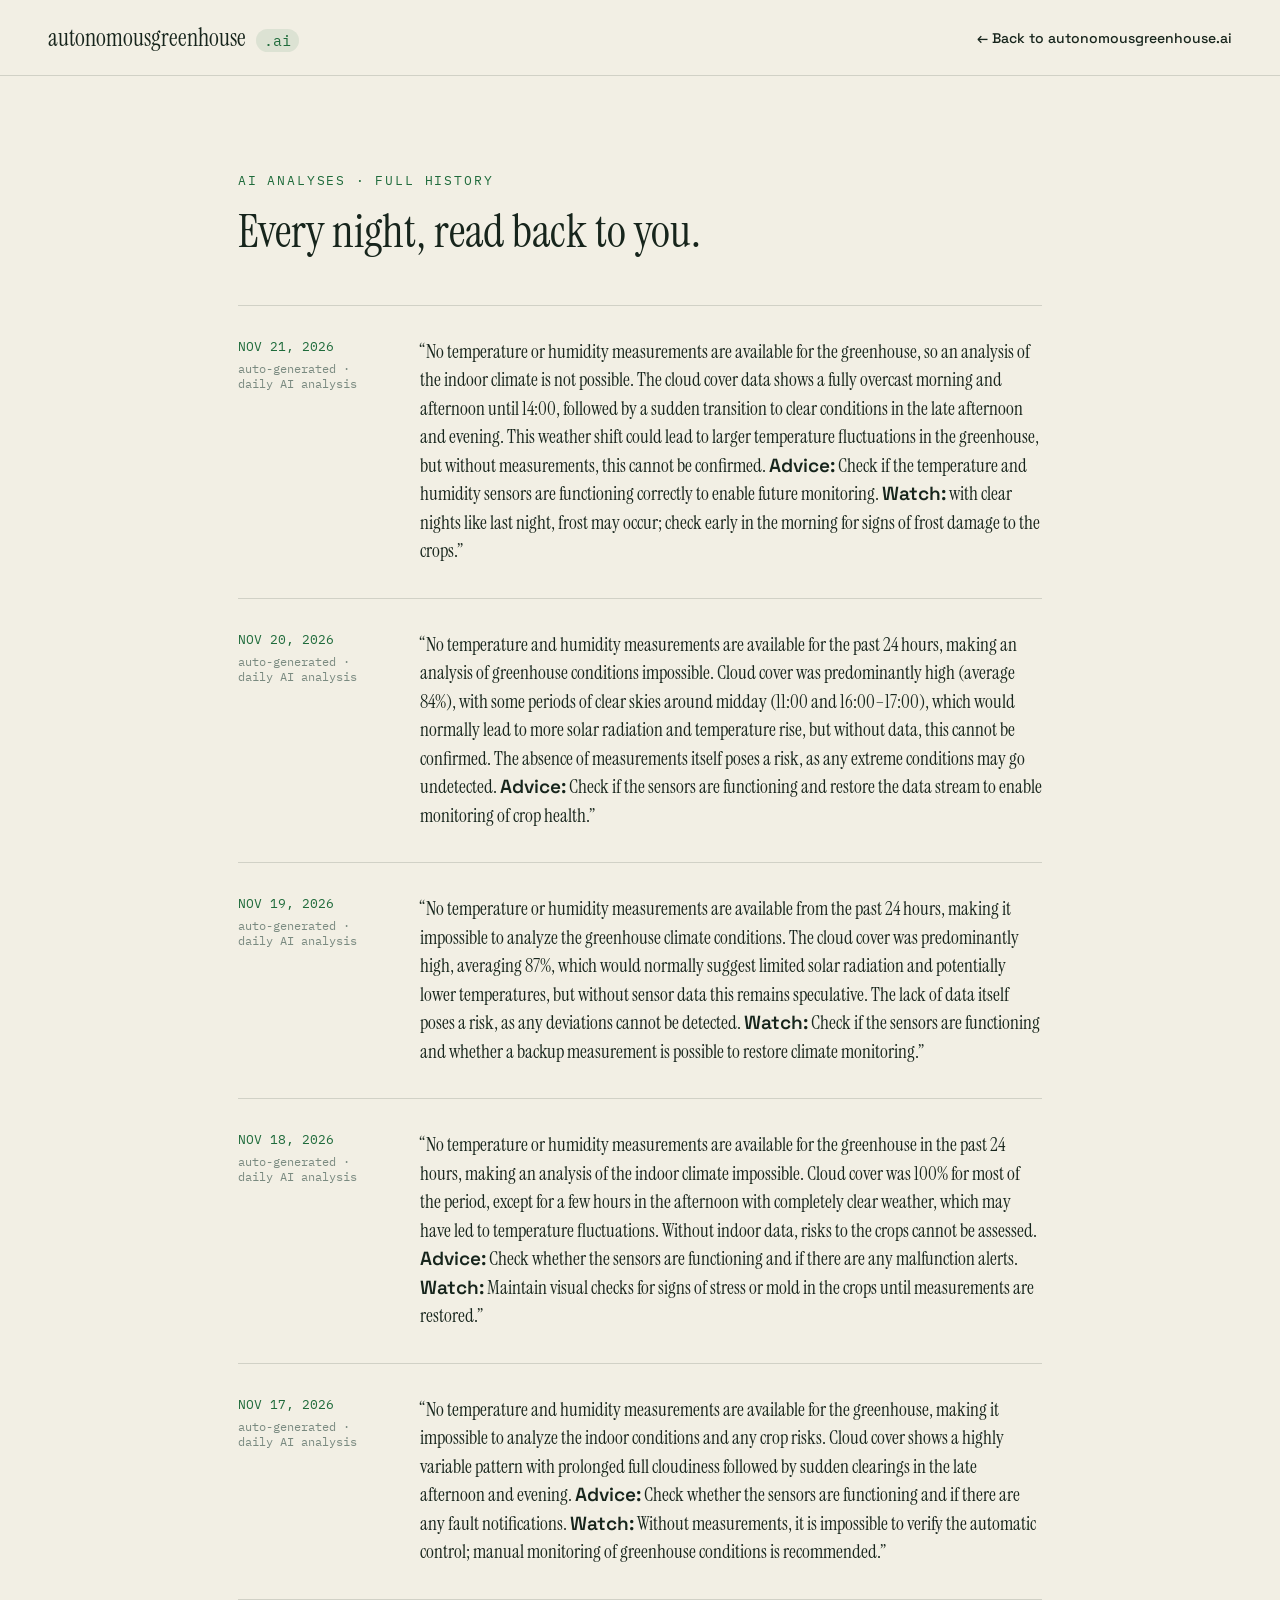
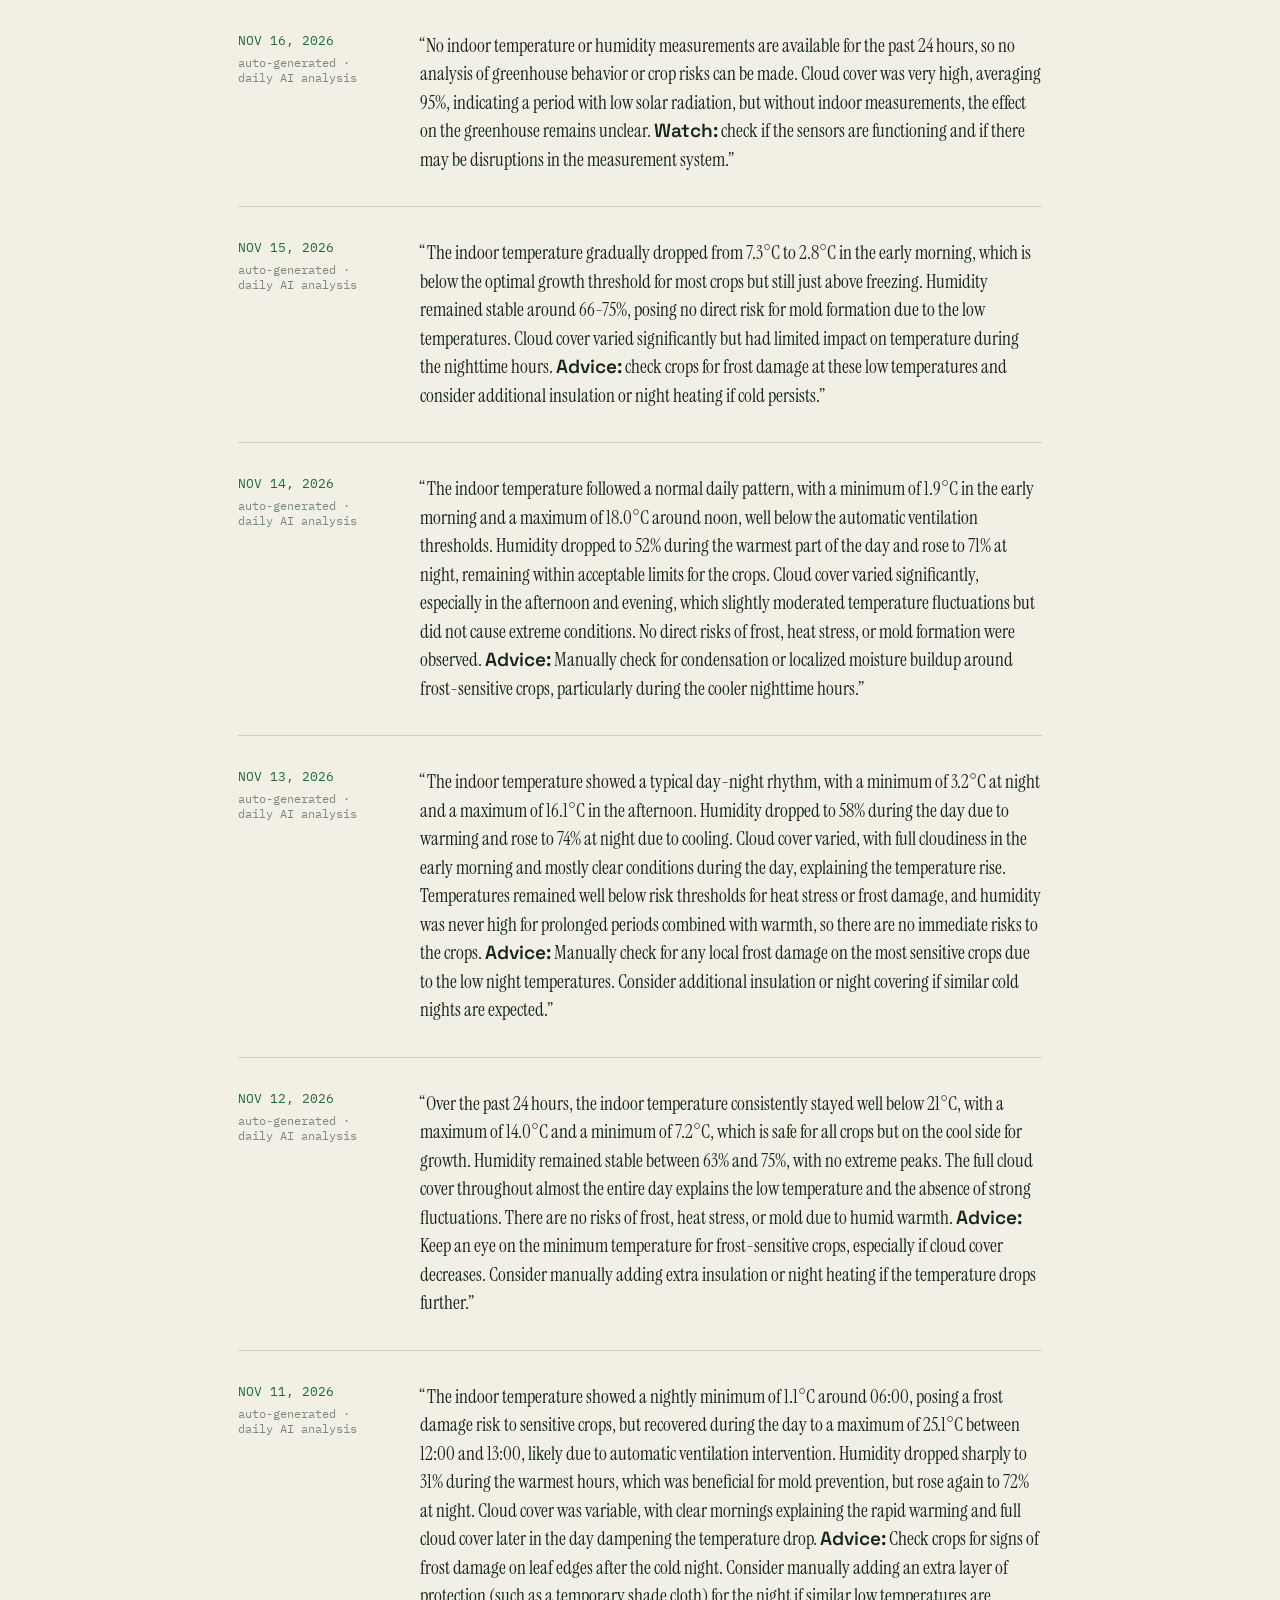
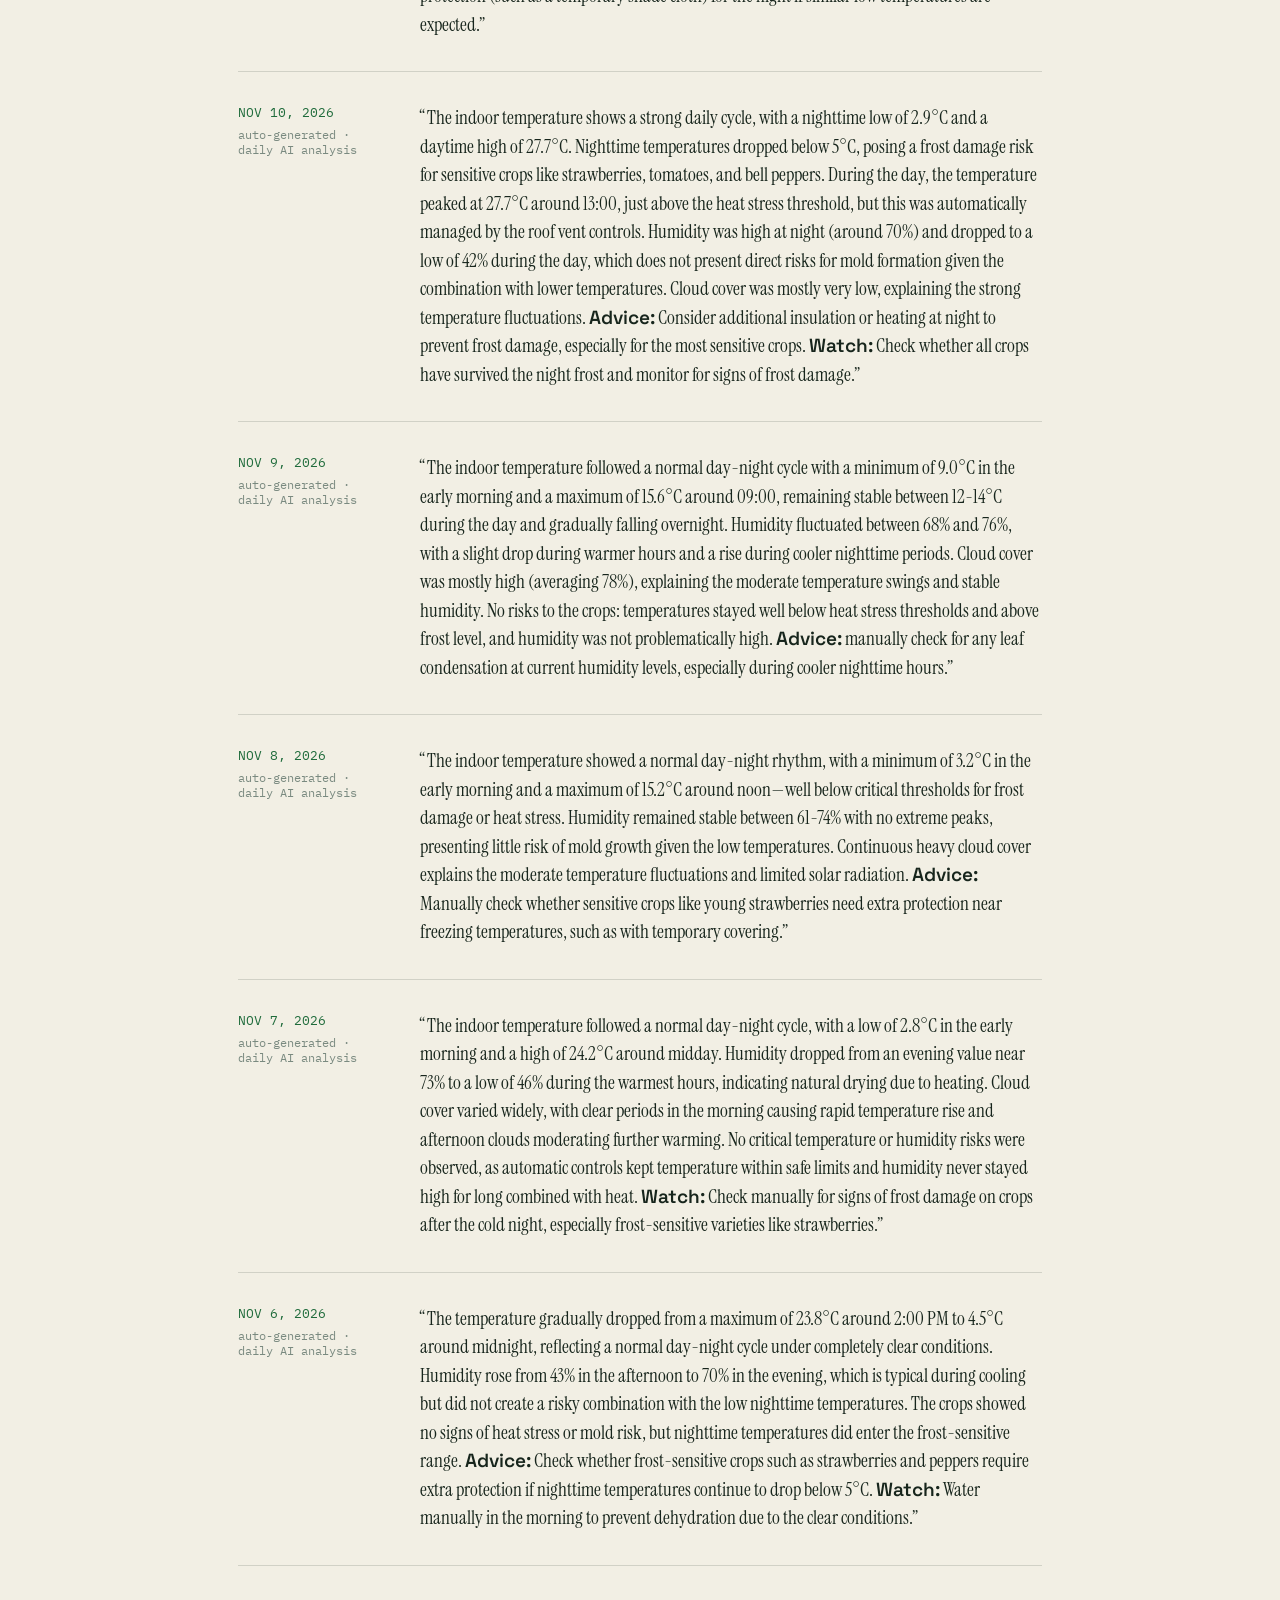
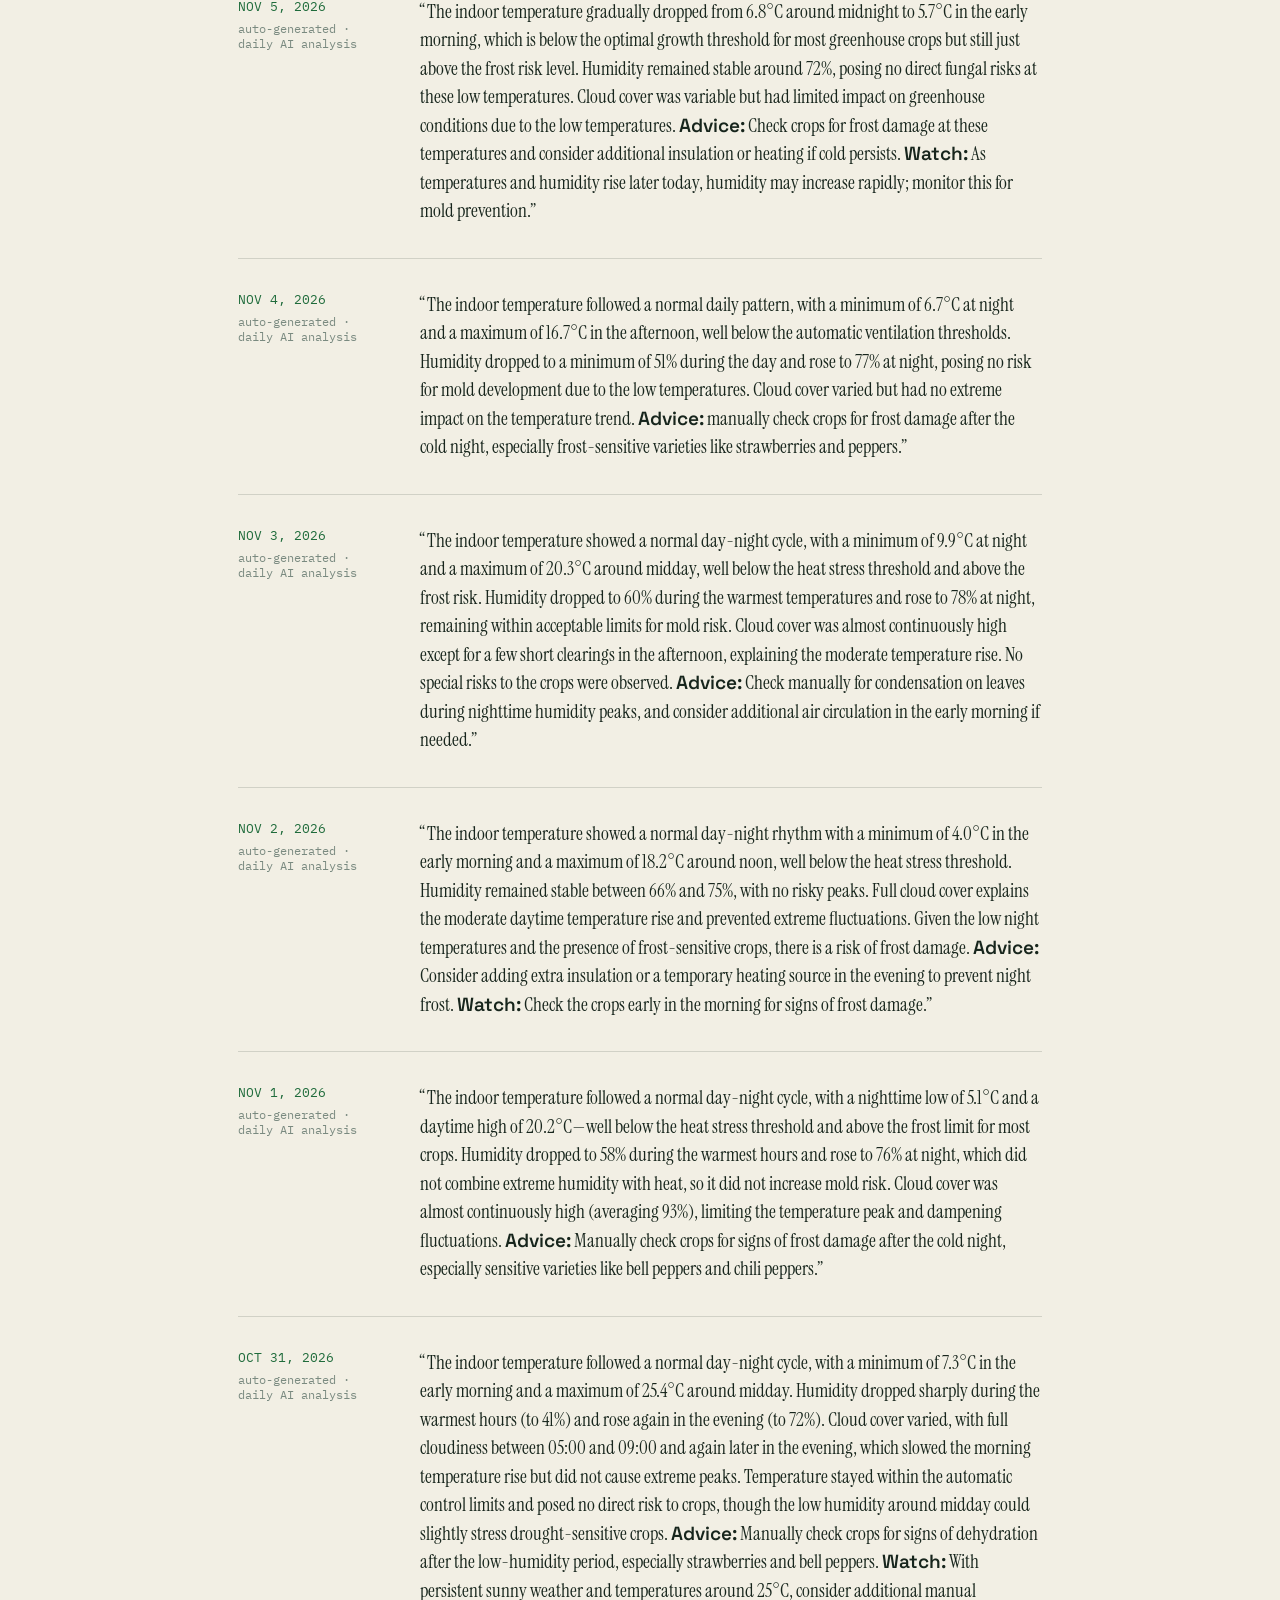
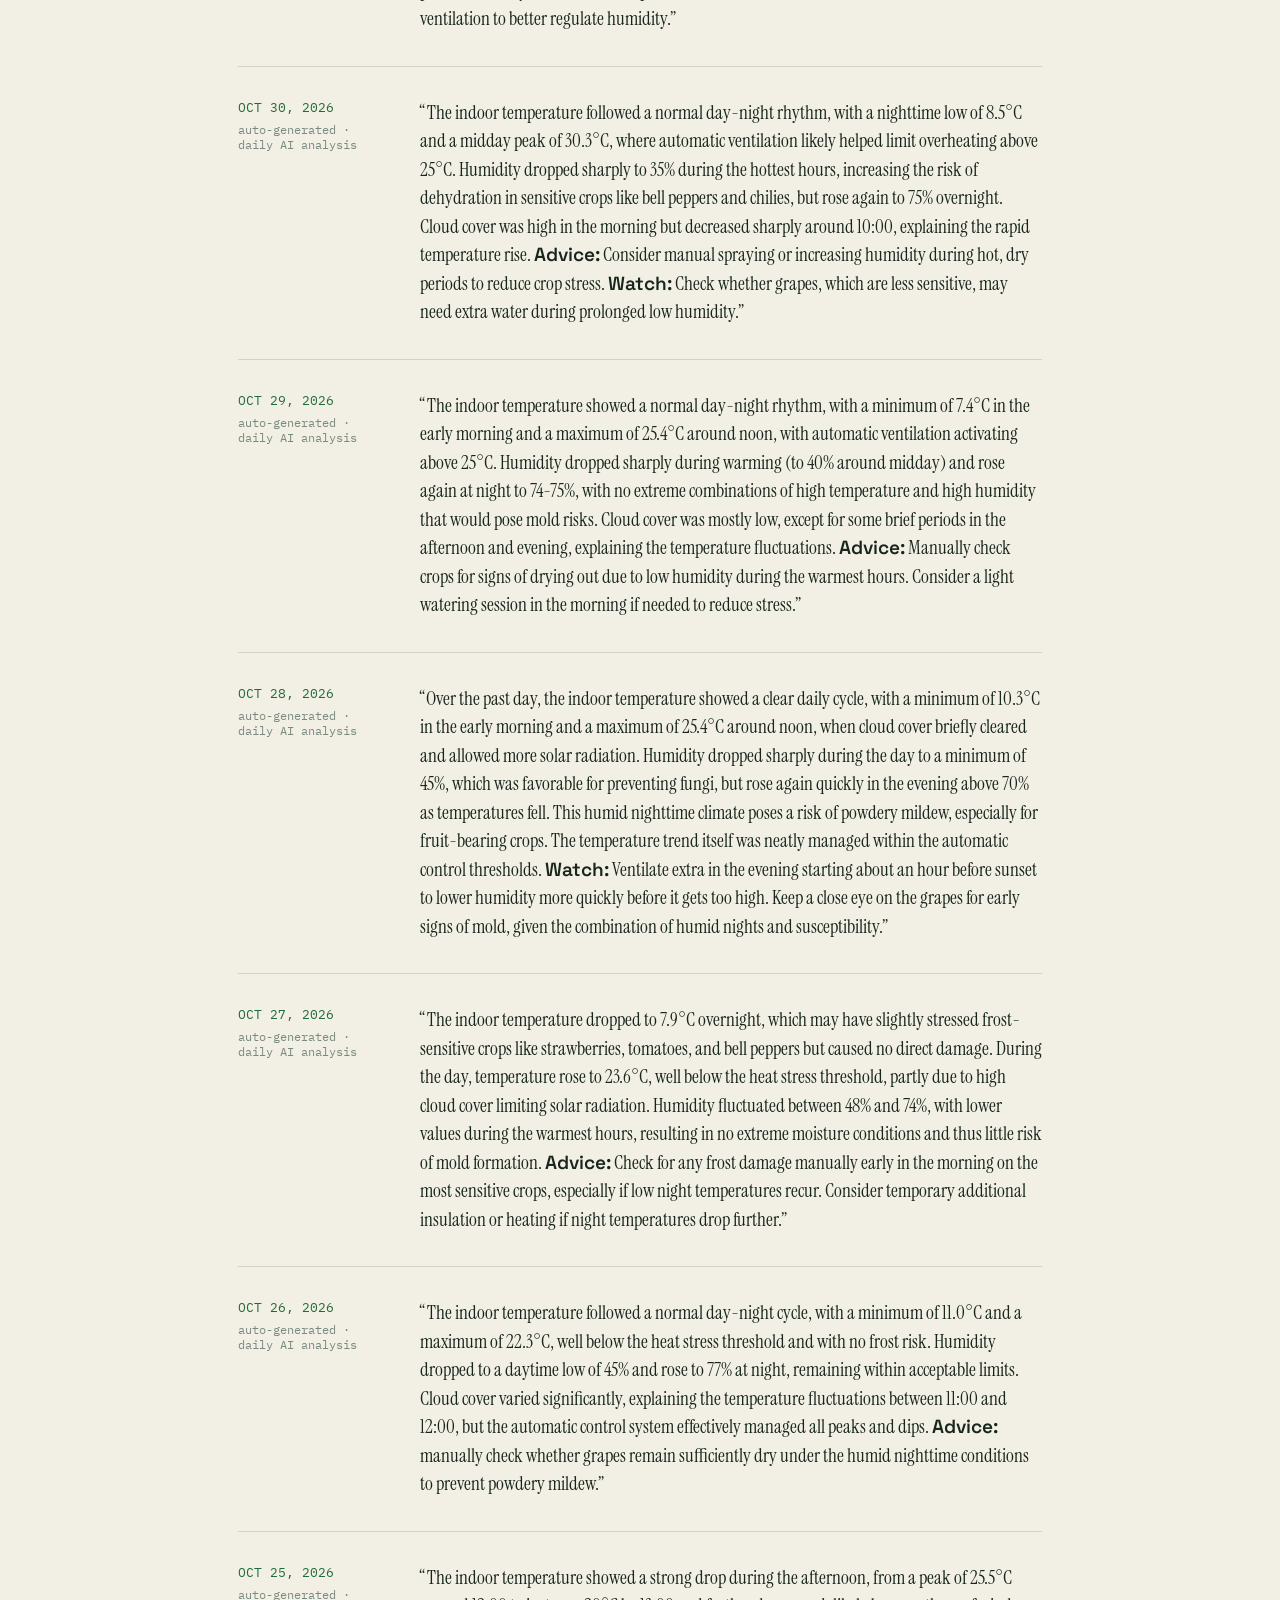
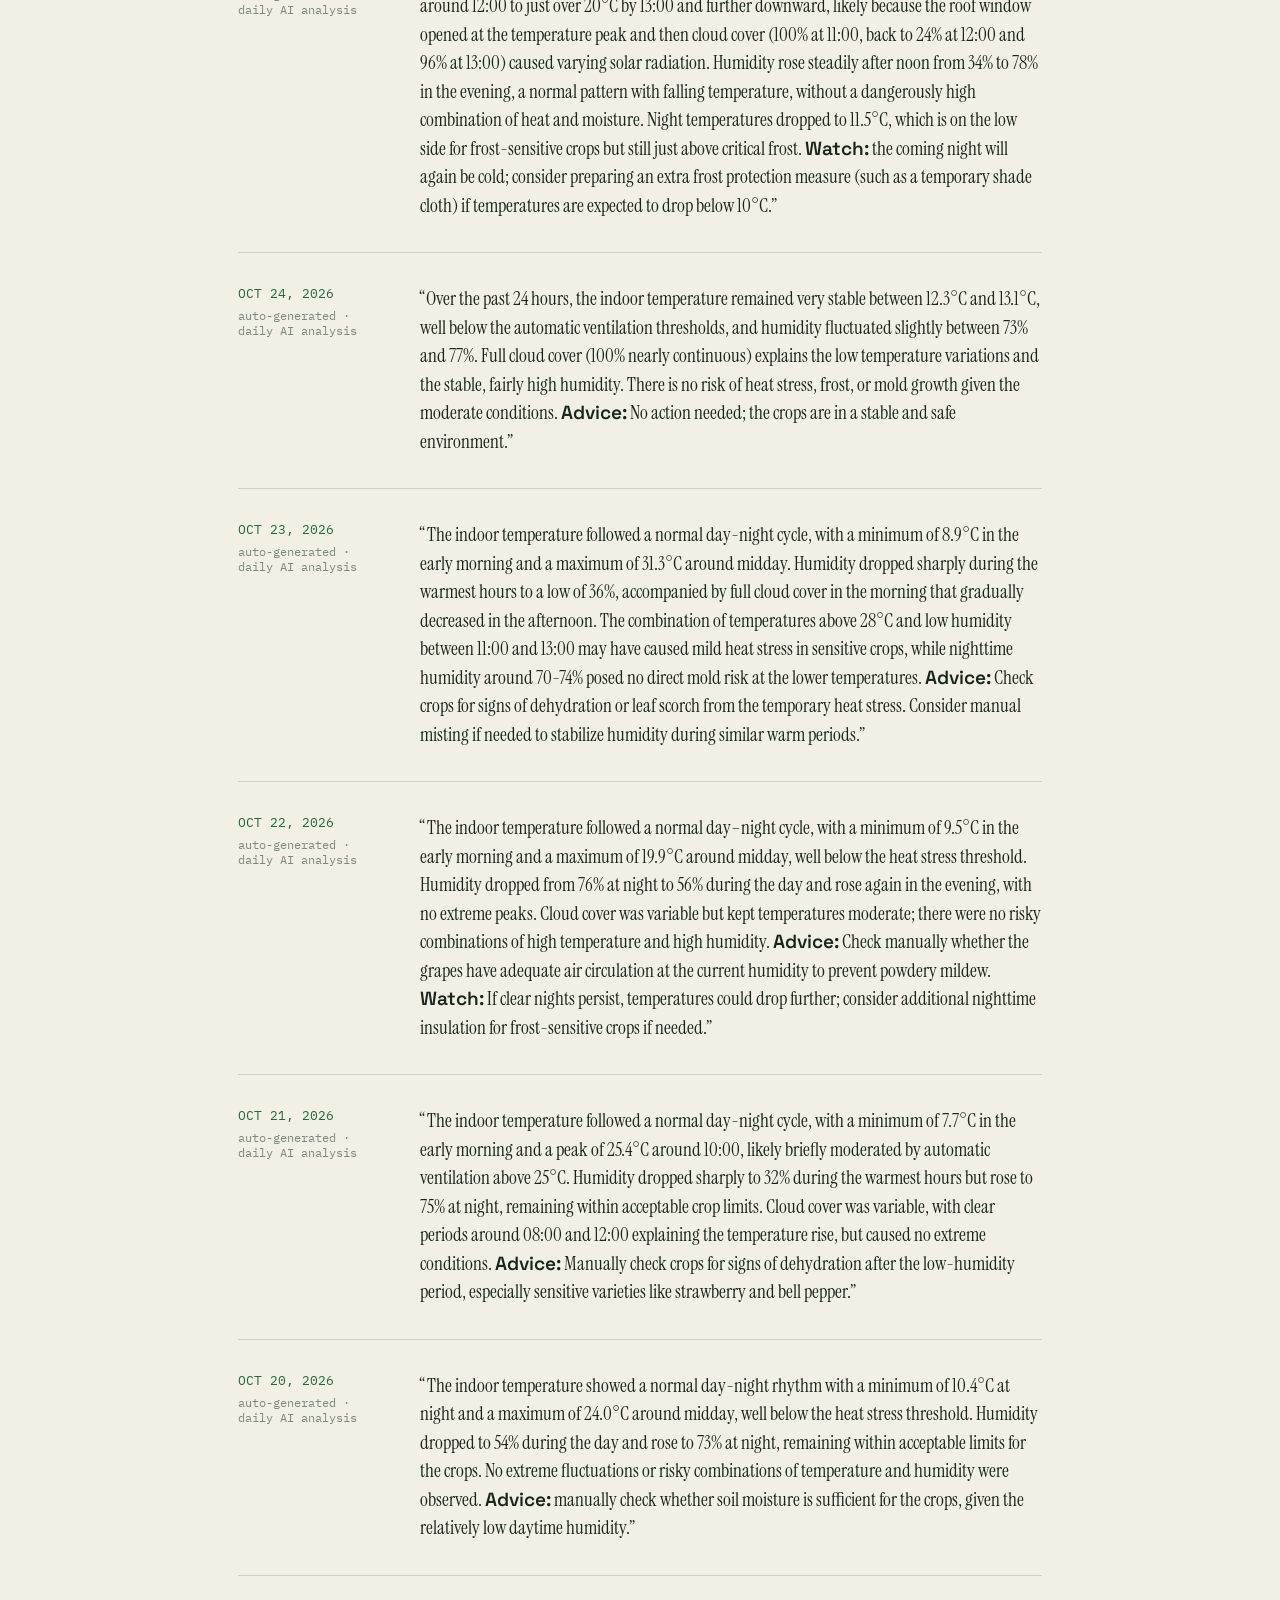
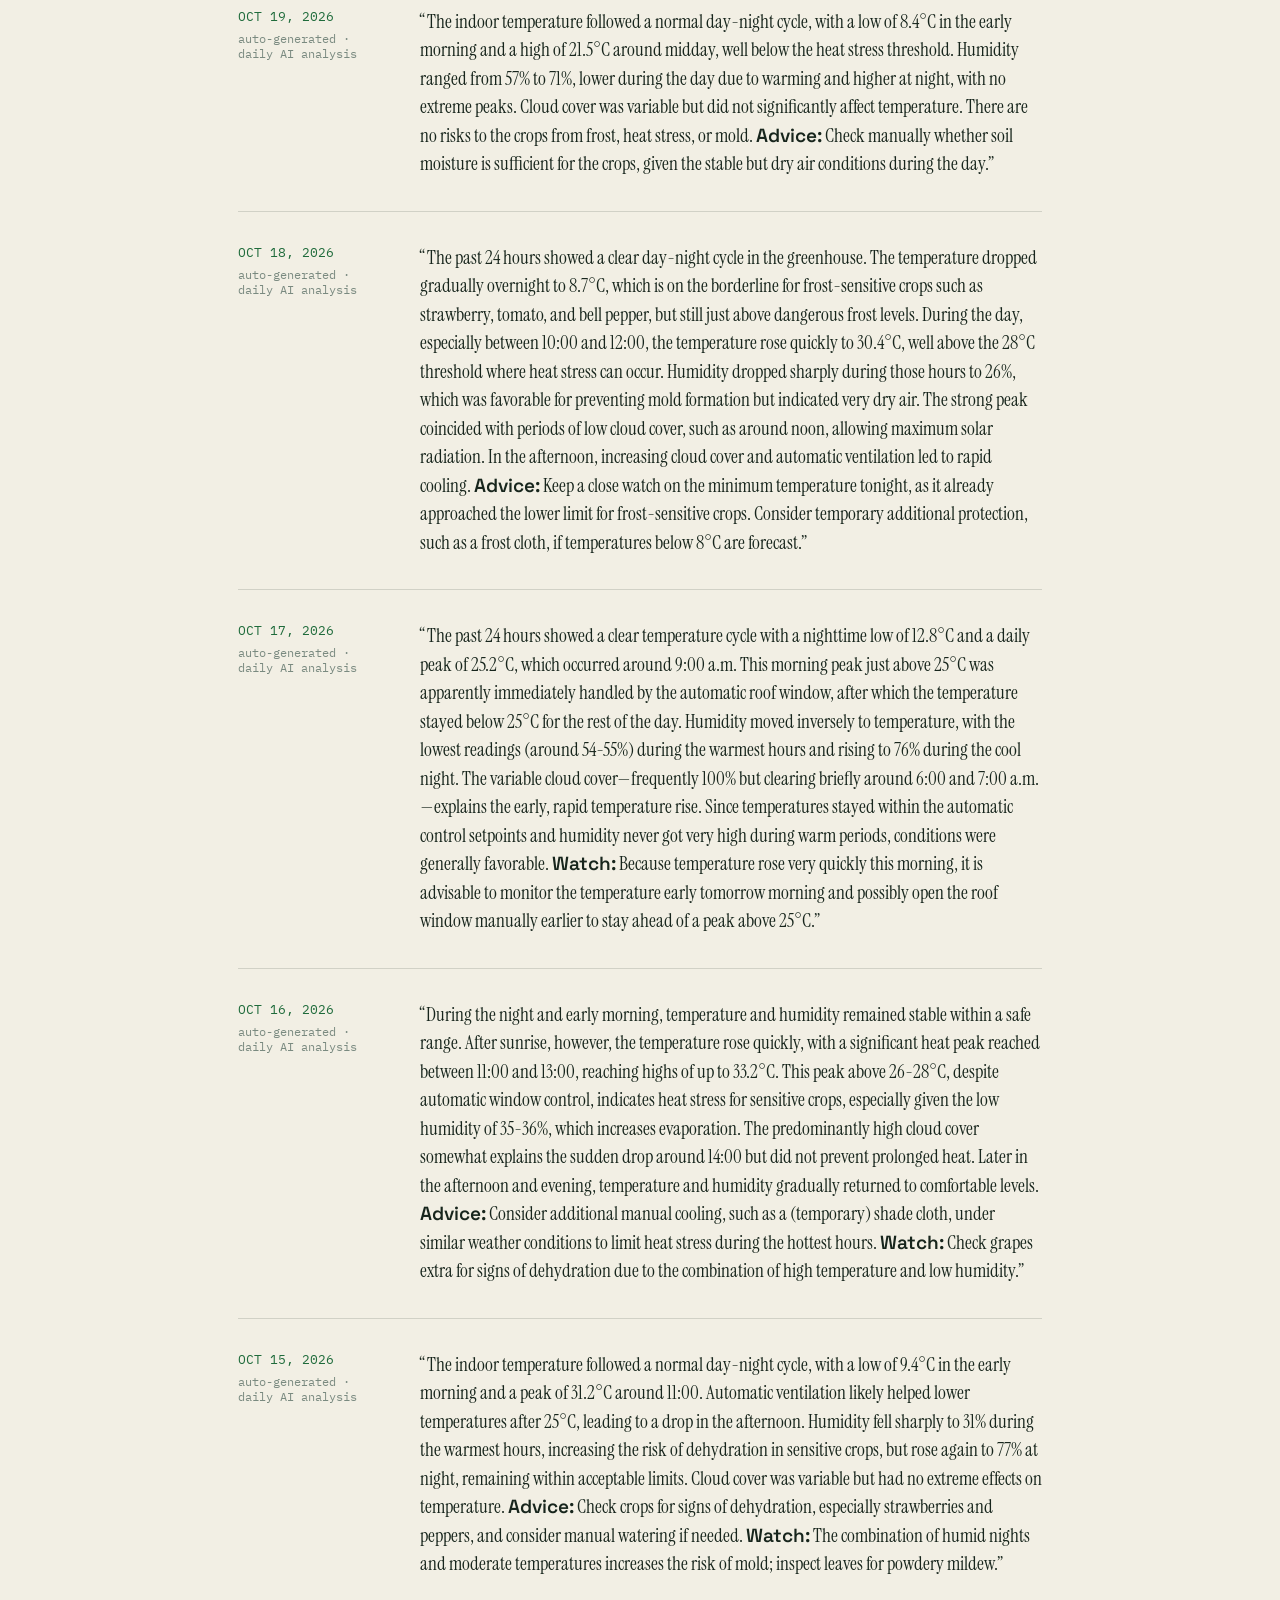
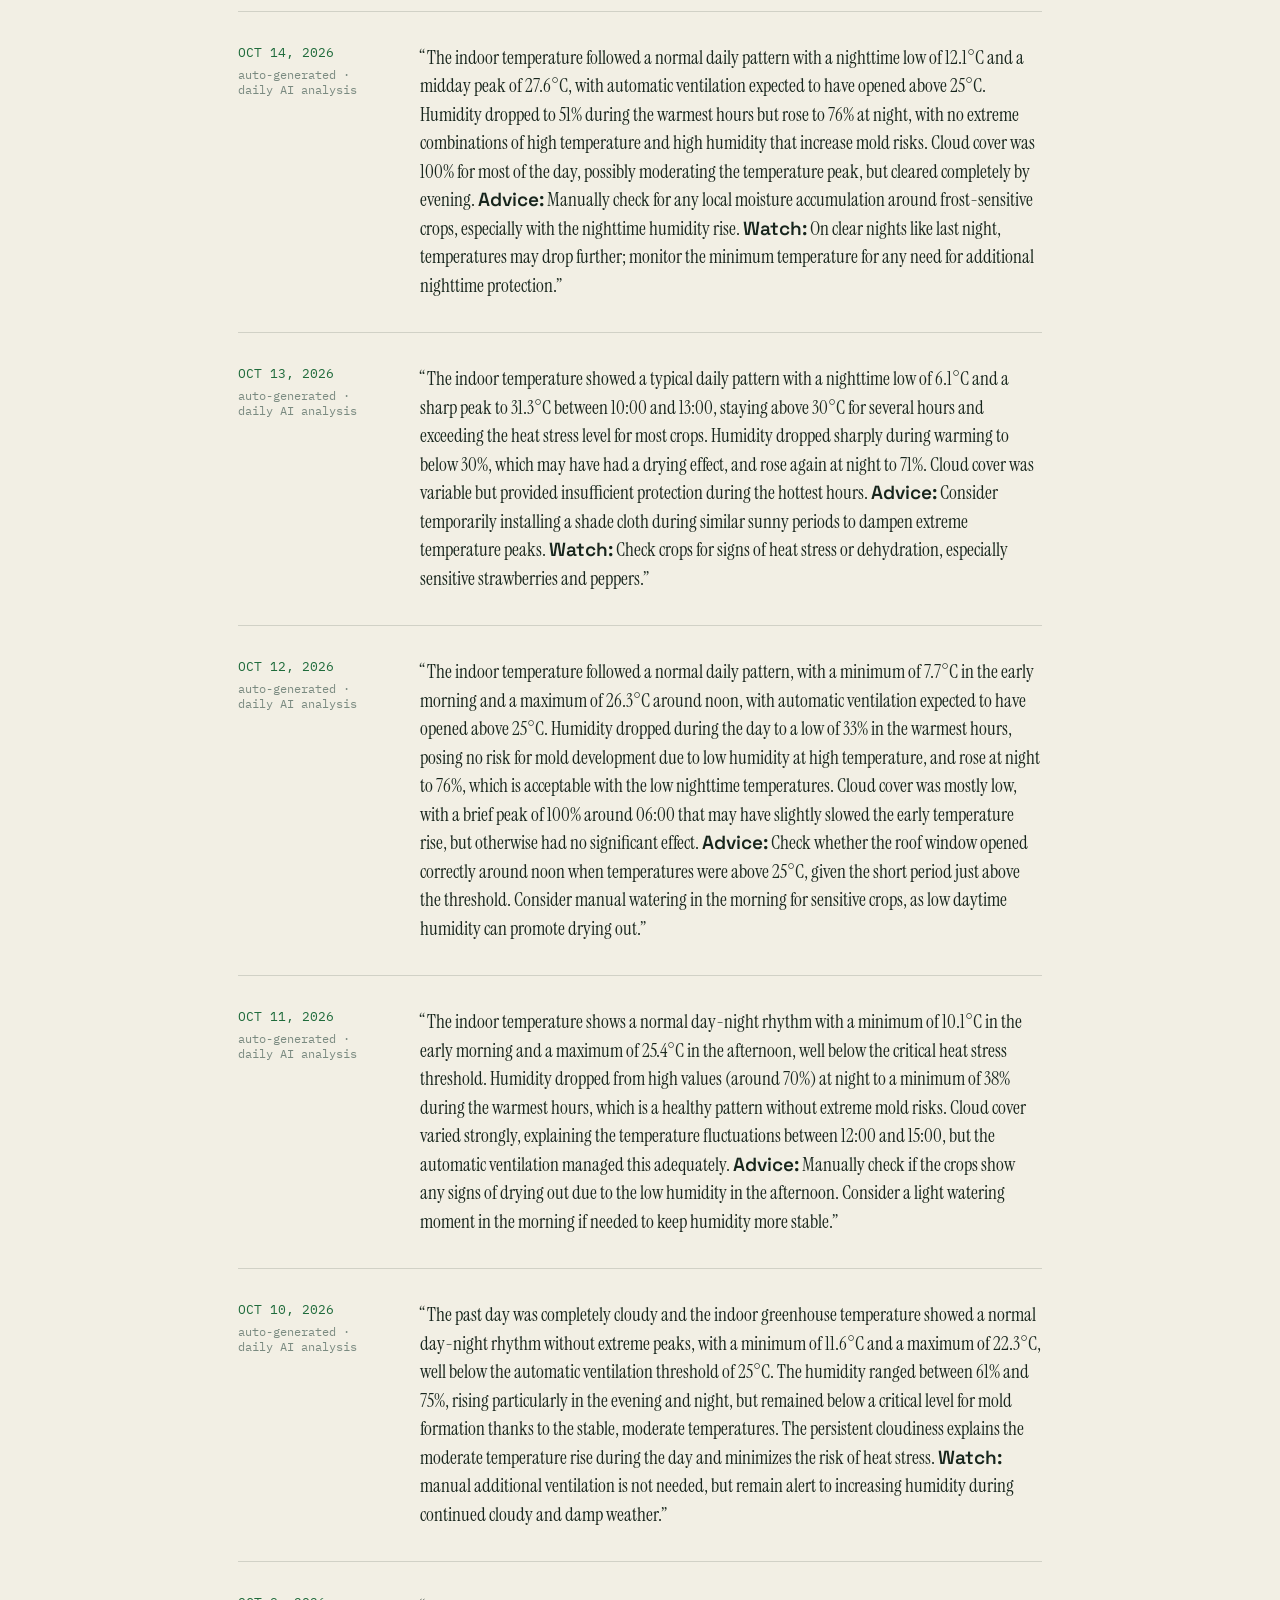
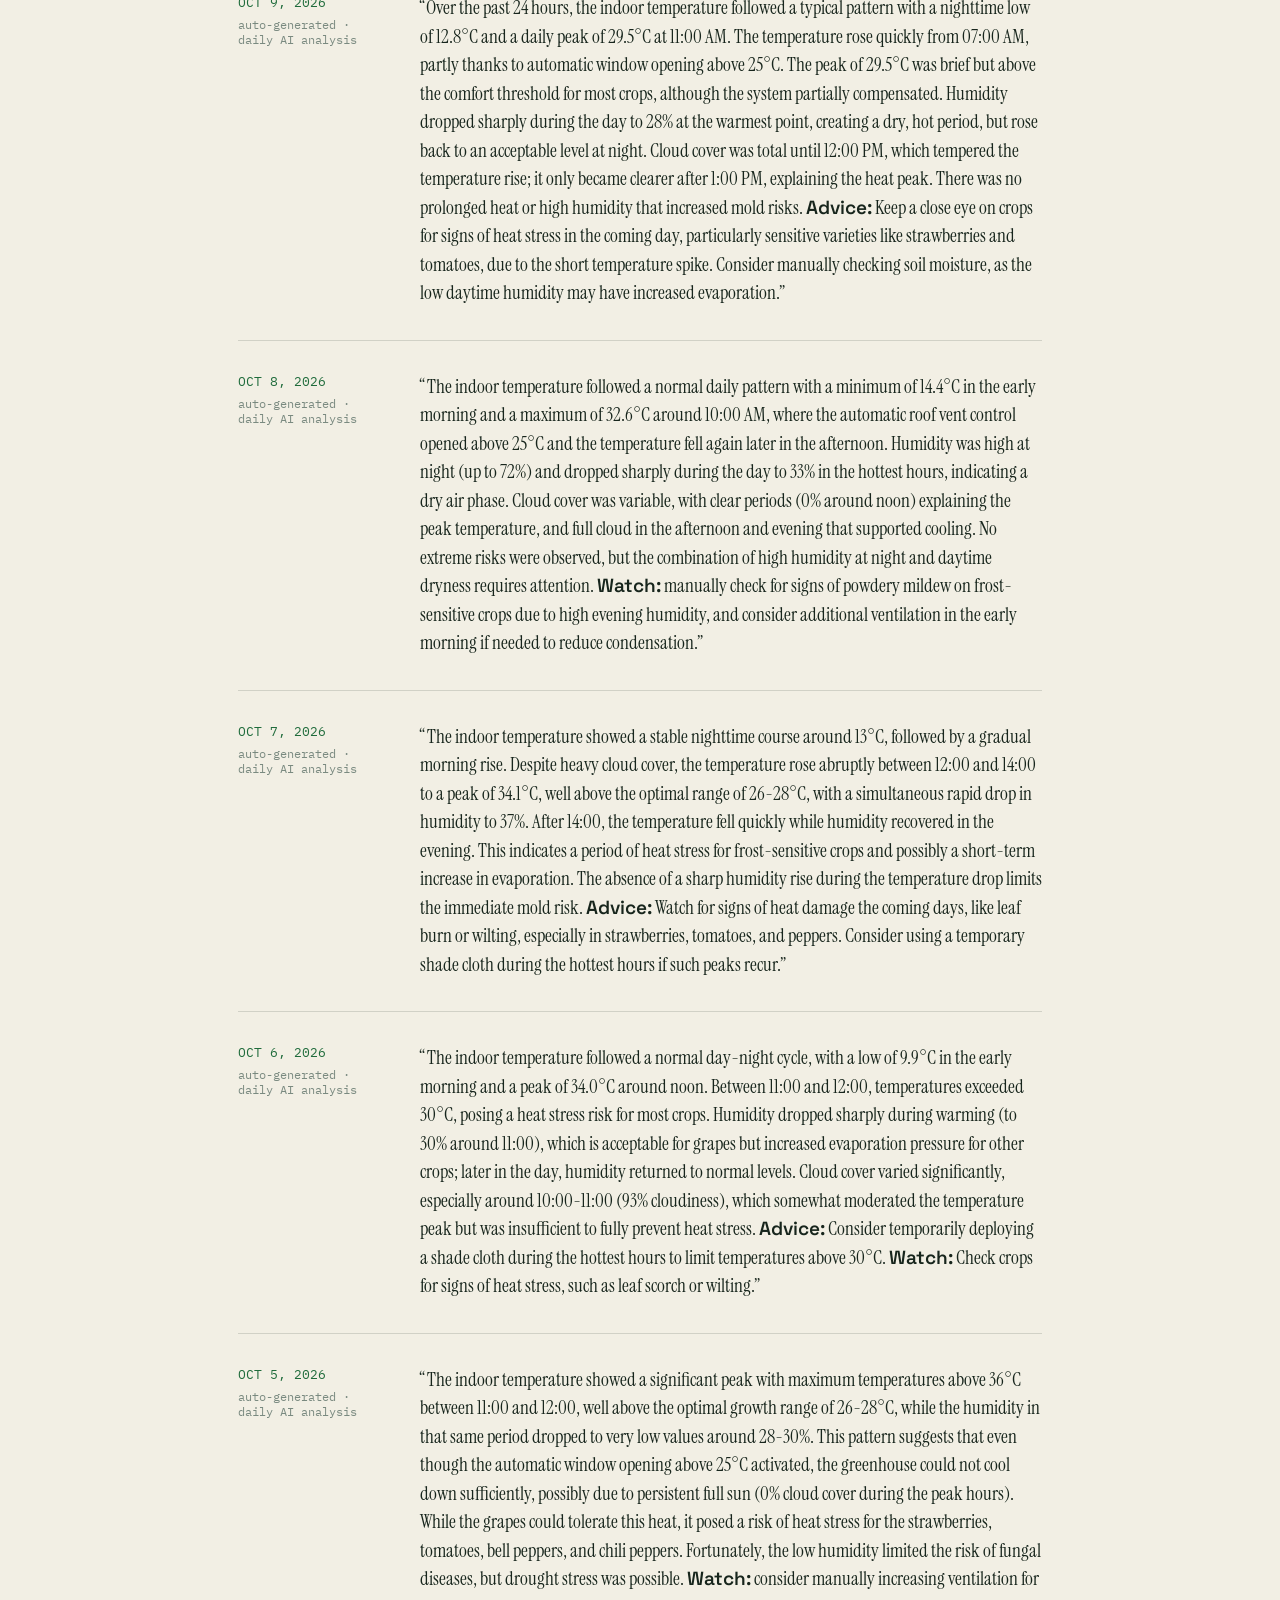
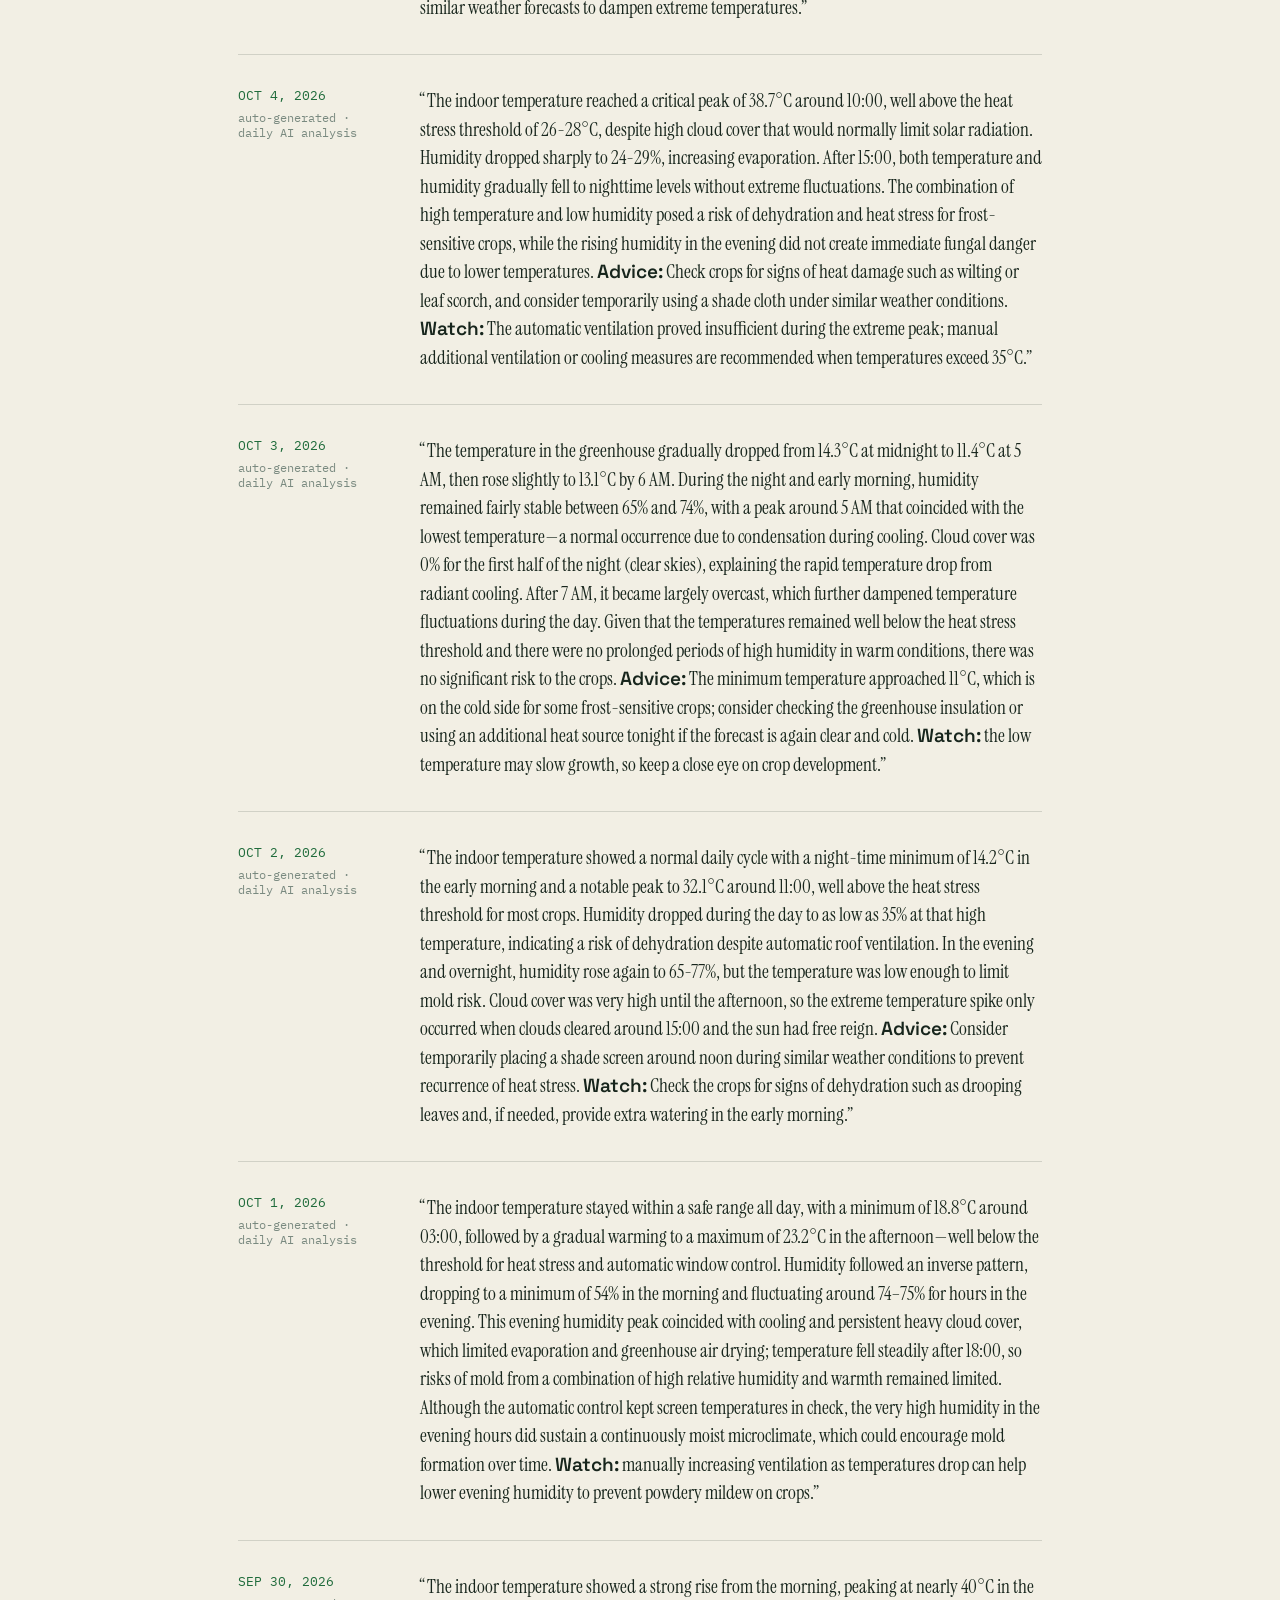
==== ai-analyses.html @ 5a62bee2 "Daily AI analysis: NOV 21, 2026" ====
<!doctype html>
<html lang="en">
<head>
<meta charset="utf-8">
<meta name="viewport" content="width=device-width, initial-scale=1">
<title>AI analyses — autonomousgreenhouse.ai</title>
<meta name="description" content="Every daily AI climate analysis for the autonomousgreenhouse.ai greenhouse, newest first: 24 hours of temperature, humidity and cloud cover, read back in plain language.">
<link rel="canonical" href="https://autonomousgreenhouse.ai/ai-analyses.html">
<meta property="og:type" content="website">
<meta property="og:site_name" content="autonomousgreenhouse.ai">
<meta property="og:url" content="https://autonomousgreenhouse.ai/ai-analyses.html">
<meta property="og:title" content="AI analyses — autonomousgreenhouse.ai">
<meta property="og:description" content="Every daily AI climate analysis for the autonomousgreenhouse.ai greenhouse, newest first: 24 hours of temperature, humidity and cloud cover, read back in plain language.">
<meta name="twitter:card" content="summary">
<meta name="twitter:title" content="AI analyses — autonomousgreenhouse.ai">
<meta name="twitter:description" content="Every daily AI climate analysis for the autonomousgreenhouse.ai greenhouse, newest first.">
<link rel="icon" href="favicon.svg" type="image/svg+xml">
<link rel="preconnect" href="https://fonts.googleapis.com">
<link href="https://fonts.googleapis.com/css2?family=Instrument+Serif:ital@0;1&family=Space+Grotesk:wght@400;500;600&family=IBM+Plex+Mono:wght@400;500&display=swap" rel="stylesheet">
<link rel="stylesheet" href="css/style.css">
</head>
<body>

<!-- ============ NAV ============ -->
<nav class="nav">
  <div class="wordmark"><span class="wordmark-serif">autonomousgreenhouse</span><span class="wordmark-pill">.ai</span></div>
  <div class="nav-links">
    <a href="index.html">&larr; Back to autonomousgreenhouse.ai</a>
  </div>
</nav>

<!-- ============ AI ANALYSES (full history) ============ -->
<section class="build-log">
  <div class="eyebrow">AI analyses &middot; full history</div>
  <h1 class="build-log-title">Every night, read back to you.</h1>
  <div class="phase-list">
    <!-- DAILY-ANALYSIS-START — kas/scripts/daily-analysis-site-update.mjs inserts new phase-rows right after this marker -->
    <div class="phase-row" data-auto-ts="1795219210900">
      <div>
        <div class="phase-tag">NOV 21, 2026</div>
        <div class="phase-status">auto-generated &middot; daily AI analysis</div>
      </div>
      <div>
        <p class="analysis-quote">&ldquo;No temperature or humidity measurements are available for the greenhouse, so an analysis of the indoor climate is not possible. The cloud cover data shows a fully overcast morning and afternoon until 14:00, followed by a sudden transition to clear conditions in the late afternoon and evening. This weather shift could lead to larger temperature fluctuations in the greenhouse, but without measurements, this cannot be confirmed. <strong>Advice:</strong> Check if the temperature and humidity sensors are functioning correctly to enable future monitoring. <strong>Watch:</strong> with clear nights like last night, frost may occur; check early in the morning for signs of frost damage to the crops.&rdquo;</p>
      </div>
    </div>
    <div class="phase-row" data-auto-ts="1795132814756">
      <div>
        <div class="phase-tag">NOV 20, 2026</div>
        <div class="phase-status">auto-generated &middot; daily AI analysis</div>
      </div>
      <div>
        <p class="analysis-quote">&ldquo;No temperature and humidity measurements are available for the past 24 hours, making an analysis of greenhouse conditions impossible. Cloud cover was predominantly high (average 84%), with some periods of clear skies around midday (11:00 and 16:00–17:00), which would normally lead to more solar radiation and temperature rise, but without data, this cannot be confirmed. The absence of measurements itself poses a risk, as any extreme conditions may go undetected. <strong>Advice:</strong> Check if the sensors are functioning and restore the data stream to enable monitoring of crop health.&rdquo;</p>
      </div>
    </div>
    <div class="phase-row" data-auto-ts="1795046403024">
      <div>
        <div class="phase-tag">NOV 19, 2026</div>
        <div class="phase-status">auto-generated &middot; daily AI analysis</div>
      </div>
      <div>
        <p class="analysis-quote">&ldquo;No temperature or humidity measurements are available from the past 24 hours, making it impossible to analyze the greenhouse climate conditions. The cloud cover was predominantly high, averaging 87%, which would normally suggest limited solar radiation and potentially lower temperatures, but without sensor data this remains speculative. The lack of data itself poses a risk, as any deviations cannot be detected. <strong>Watch:</strong> Check if the sensors are functioning and whether a backup measurement is possible to restore climate monitoring.&rdquo;</p>
      </div>
    </div>
    <div class="phase-row" data-auto-ts="1794960060127">
      <div>
        <div class="phase-tag">NOV 18, 2026</div>
        <div class="phase-status">auto-generated &middot; daily AI analysis</div>
      </div>
      <div>
        <p class="analysis-quote">&ldquo;No temperature or humidity measurements are available for the greenhouse in the past 24 hours, making an analysis of the indoor climate impossible. Cloud cover was 100% for most of the period, except for a few hours in the afternoon with completely clear weather, which may have led to temperature fluctuations. Without indoor data, risks to the crops cannot be assessed. <strong>Advice:</strong> Check whether the sensors are functioning and if there are any malfunction alerts. <strong>Watch:</strong> Maintain visual checks for signs of stress or mold in the crops until measurements are restored.&rdquo;</p>
      </div>
    </div>
    <div class="phase-row" data-auto-ts="1794873655468">
      <div>
        <div class="phase-tag">NOV 17, 2026</div>
        <div class="phase-status">auto-generated &middot; daily AI analysis</div>
      </div>
      <div>
        <p class="analysis-quote">&ldquo;No temperature and humidity measurements are available for the greenhouse, making it impossible to analyze the indoor conditions and any crop risks. Cloud cover shows a highly variable pattern with prolonged full cloudiness followed by sudden clearings in the late afternoon and evening. <strong>Advice:</strong> Check whether the sensors are functioning and if there are any fault notifications. <strong>Watch:</strong> Without measurements, it is impossible to verify the automatic control; manual monitoring of greenhouse conditions is recommended.&rdquo;</p>
      </div>
    </div>
    <div class="phase-row" data-auto-ts="1794787251556">
      <div>
        <div class="phase-tag">NOV 16, 2026</div>
        <div class="phase-status">auto-generated &middot; daily AI analysis</div>
      </div>
      <div>
        <p class="analysis-quote">&ldquo;No indoor temperature or humidity measurements are available for the past 24 hours, so no analysis of greenhouse behavior or crop risks can be made. Cloud cover was very high, averaging 95%, indicating a period with low solar radiation, but without indoor measurements, the effect on the greenhouse remains unclear. <strong>Watch:</strong> check if the sensors are functioning and if there may be disruptions in the measurement system.&rdquo;</p>
      </div>
    </div>
    <div class="phase-row" data-auto-ts="1794700850869">
      <div>
        <div class="phase-tag">NOV 15, 2026</div>
        <div class="phase-status">auto-generated &middot; daily AI analysis</div>
      </div>
      <div>
        <p class="analysis-quote">&ldquo;The indoor temperature gradually dropped from 7.3°C to 2.8°C in the early morning, which is below the optimal growth threshold for most crops but still just above freezing. Humidity remained stable around 66-75%, posing no direct risk for mold formation due to the low temperatures. Cloud cover varied significantly but had limited impact on temperature during the nighttime hours. <strong>Advice:</strong> check crops for frost damage at these low temperatures and consider additional insulation or night heating if cold persists.&rdquo;</p>
      </div>
    </div>
    <div class="phase-row" data-auto-ts="1794614457762">
      <div>
        <div class="phase-tag">NOV 14, 2026</div>
        <div class="phase-status">auto-generated &middot; daily AI analysis</div>
      </div>
      <div>
        <p class="analysis-quote">&ldquo;The indoor temperature followed a normal daily pattern, with a minimum of 1.9°C in the early morning and a maximum of 18.0°C around noon, well below the automatic ventilation thresholds. Humidity dropped to 52% during the warmest part of the day and rose to 71% at night, remaining within acceptable limits for the crops. Cloud cover varied significantly, especially in the afternoon and evening, which slightly moderated temperature fluctuations but did not cause extreme conditions. No direct risks of frost, heat stress, or mold formation were observed. <strong>Advice:</strong> Manually check for condensation or localized moisture buildup around frost-sensitive crops, particularly during the cooler nighttime hours.&rdquo;</p>
      </div>
    </div>
    <div class="phase-row" data-auto-ts="1794528071495">
      <div>
        <div class="phase-tag">NOV 13, 2026</div>
        <div class="phase-status">auto-generated &middot; daily AI analysis</div>
      </div>
      <div>
        <p class="analysis-quote">&ldquo;The indoor temperature showed a typical day-night rhythm, with a minimum of 3.2°C at night and a maximum of 16.1°C in the afternoon. Humidity dropped to 58% during the day due to warming and rose to 74% at night due to cooling. Cloud cover varied, with full cloudiness in the early morning and mostly clear conditions during the day, explaining the temperature rise. Temperatures remained well below risk thresholds for heat stress or frost damage, and humidity was never high for prolonged periods combined with warmth, so there are no immediate risks to the crops. <strong>Advice:</strong> Manually check for any local frost damage on the most sensitive crops due to the low night temperatures. Consider additional insulation or night covering if similar cold nights are expected.&rdquo;</p>
      </div>
    </div>
    <div class="phase-row" data-auto-ts="1794441641627">
      <div>
        <div class="phase-tag">NOV 12, 2026</div>
        <div class="phase-status">auto-generated &middot; daily AI analysis</div>
      </div>
      <div>
        <p class="analysis-quote">&ldquo;Over the past 24 hours, the indoor temperature consistently stayed well below 21°C, with a maximum of 14.0°C and a minimum of 7.2°C, which is safe for all crops but on the cool side for growth. Humidity remained stable between 63% and 75%, with no extreme peaks. The full cloud cover throughout almost the entire day explains the low temperature and the absence of strong fluctuations. There are no risks of frost, heat stress, or mold due to humid warmth. <strong>Advice:</strong> Keep an eye on the minimum temperature for frost-sensitive crops, especially if cloud cover decreases. Consider manually adding extra insulation or night heating if the temperature drops further.&rdquo;</p>
      </div>
    </div>
    <div class="phase-row" data-auto-ts="1794355244896">
      <div>
        <div class="phase-tag">NOV 11, 2026</div>
        <div class="phase-status">auto-generated &middot; daily AI analysis</div>
      </div>
      <div>
        <p class="analysis-quote">&ldquo;The indoor temperature showed a nightly minimum of 1.1°C around 06:00, posing a frost damage risk to sensitive crops, but recovered during the day to a maximum of 25.1°C between 12:00 and 13:00, likely due to automatic ventilation intervention. Humidity dropped sharply to 31% during the warmest hours, which was beneficial for mold prevention, but rose again to 72% at night. Cloud cover was variable, with clear mornings explaining the rapid warming and full cloud cover later in the day dampening the temperature drop. <strong>Advice:</strong> Check crops for signs of frost damage on leaf edges after the cold night. Consider manually adding an extra layer of protection (such as a temporary shade cloth) for the night if similar low temperatures are expected.&rdquo;</p>
      </div>
    </div>
    <div class="phase-row" data-auto-ts="1794268835499">
      <div>
        <div class="phase-tag">NOV 10, 2026</div>
        <div class="phase-status">auto-generated &middot; daily AI analysis</div>
      </div>
      <div>
        <p class="analysis-quote">&ldquo;The indoor temperature shows a strong daily cycle, with a nighttime low of 2.9°C and a daytime high of 27.7°C. Nighttime temperatures dropped below 5°C, posing a frost damage risk for sensitive crops like strawberries, tomatoes, and bell peppers. During the day, the temperature peaked at 27.7°C around 13:00, just above the heat stress threshold, but this was automatically managed by the roof vent controls. Humidity was high at night (around 70%) and dropped to a low of 42% during the day, which does not present direct risks for mold formation given the combination with lower temperatures. Cloud cover was mostly very low, explaining the strong temperature fluctuations. <strong>Advice:</strong> Consider additional insulation or heating at night to prevent frost damage, especially for the most sensitive crops. <strong>Watch:</strong> Check whether all crops have survived the night frost and monitor for signs of frost damage.&rdquo;</p>
      </div>
    </div>
    <div class="phase-row" data-auto-ts="1794182432309">
      <div>
        <div class="phase-tag">NOV 9, 2026</div>
        <div class="phase-status">auto-generated &middot; daily AI analysis</div>
      </div>
      <div>
        <p class="analysis-quote">&ldquo;The indoor temperature followed a normal day-night cycle with a minimum of 9.0°C in the early morning and a maximum of 15.6°C around 09:00, remaining stable between 12-14°C during the day and gradually falling overnight. Humidity fluctuated between 68% and 76%, with a slight drop during warmer hours and a rise during cooler nighttime periods. Cloud cover was mostly high (averaging 78%), explaining the moderate temperature swings and stable humidity. No risks to the crops: temperatures stayed well below heat stress thresholds and above frost level, and humidity was not problematically high. <strong>Advice:</strong> manually check for any leaf condensation at current humidity levels, especially during cooler nighttime hours.&rdquo;</p>
      </div>
    </div>
    <div class="phase-row" data-auto-ts="1794096024249">
      <div>
        <div class="phase-tag">NOV 8, 2026</div>
        <div class="phase-status">auto-generated &middot; daily AI analysis</div>
      </div>
      <div>
        <p class="analysis-quote">&ldquo;The indoor temperature showed a normal day-night rhythm, with a minimum of 3.2°C in the early morning and a maximum of 15.2°C around noon—well below critical thresholds for frost damage or heat stress. Humidity remained stable between 61-74% with no extreme peaks, presenting little risk of mold growth given the low temperatures. Continuous heavy cloud cover explains the moderate temperature fluctuations and limited solar radiation. <strong>Advice:</strong> Manually check whether sensitive crops like young strawberries need extra protection near freezing temperatures, such as with temporary covering.&rdquo;</p>
      </div>
    </div>
    <div class="phase-row" data-auto-ts="1794009620399">
      <div>
        <div class="phase-tag">NOV 7, 2026</div>
        <div class="phase-status">auto-generated &middot; daily AI analysis</div>
      </div>
      <div>
        <p class="analysis-quote">&ldquo;The indoor temperature followed a normal day-night cycle, with a low of 2.8°C in the early morning and a high of 24.2°C around midday. Humidity dropped from an evening value near 73% to a low of 46% during the warmest hours, indicating natural drying due to heating. Cloud cover varied widely, with clear periods in the morning causing rapid temperature rise and afternoon clouds moderating further warming. No critical temperature or humidity risks were observed, as automatic controls kept temperature within safe limits and humidity never stayed high for long combined with heat. <strong>Watch:</strong> Check manually for signs of frost damage on crops after the cold night, especially frost-sensitive varieties like strawberries.&rdquo;</p>
      </div>
    </div>
    <div class="phase-row" data-auto-ts="1793923216583">
      <div>
        <div class="phase-tag">NOV 6, 2026</div>
        <div class="phase-status">auto-generated &middot; daily AI analysis</div>
      </div>
      <div>
        <p class="analysis-quote">&ldquo;The temperature gradually dropped from a maximum of 23.8°C around 2:00 PM to 4.5°C around midnight, reflecting a normal day-night cycle under completely clear conditions. Humidity rose from 43% in the afternoon to 70% in the evening, which is typical during cooling but did not create a risky combination with the low nighttime temperatures. The crops showed no signs of heat stress or mold risk, but nighttime temperatures did enter the frost-sensitive range. <strong>Advice:</strong> Check whether frost-sensitive crops such as strawberries and peppers require extra protection if nighttime temperatures continue to drop below 5°C. <strong>Watch:</strong> Water manually in the morning to prevent dehydration due to the clear conditions.&rdquo;</p>
      </div>
    </div>
    <div class="phase-row" data-auto-ts="1793836813309">
      <div>
        <div class="phase-tag">NOV 5, 2026</div>
        <div class="phase-status">auto-generated &middot; daily AI analysis</div>
      </div>
      <div>
        <p class="analysis-quote">&ldquo;The indoor temperature gradually dropped from 6.8°C around midnight to 5.7°C in the early morning, which is below the optimal growth threshold for most greenhouse crops but still just above the frost risk level. Humidity remained stable around 72%, posing no direct fungal risks at these low temperatures. Cloud cover was variable but had limited impact on greenhouse conditions due to the low temperatures. <strong>Advice:</strong> Check crops for frost damage at these temperatures and consider additional insulation or heating if cold persists. <strong>Watch:</strong> As temperatures and humidity rise later today, humidity may increase rapidly; monitor this for mold prevention.&rdquo;</p>
      </div>
    </div>
    <div class="phase-row" data-auto-ts="1793750410280">
      <div>
        <div class="phase-tag">NOV 4, 2026</div>
        <div class="phase-status">auto-generated &middot; daily AI analysis</div>
      </div>
      <div>
        <p class="analysis-quote">&ldquo;The indoor temperature followed a normal daily pattern, with a minimum of 6.7°C at night and a maximum of 16.7°C in the afternoon, well below the automatic ventilation thresholds. Humidity dropped to a minimum of 51% during the day and rose to 77% at night, posing no risk for mold development due to the low temperatures. Cloud cover varied but had no extreme impact on the temperature trend. <strong>Advice:</strong> manually check crops for frost damage after the cold night, especially frost-sensitive varieties like strawberries and peppers.&rdquo;</p>
      </div>
    </div>
    <div class="phase-row" data-auto-ts="1793664066673">
      <div>
        <div class="phase-tag">NOV 3, 2026</div>
        <div class="phase-status">auto-generated &middot; daily AI analysis</div>
      </div>
      <div>
        <p class="analysis-quote">&ldquo;The indoor temperature showed a normal day-night cycle, with a minimum of 9.9°C at night and a maximum of 20.3°C around midday, well below the heat stress threshold and above the frost risk. Humidity dropped to 60% during the warmest temperatures and rose to 78% at night, remaining within acceptable limits for mold risk. Cloud cover was almost continuously high except for a few short clearings in the afternoon, explaining the moderate temperature rise. No special risks to the crops were observed. <strong>Advice:</strong> Check manually for condensation on leaves during nighttime humidity peaks, and consider additional air circulation in the early morning if needed.&rdquo;</p>
      </div>
    </div>
    <div class="phase-row" data-auto-ts="1793577653459">
      <div>
        <div class="phase-tag">NOV 2, 2026</div>
        <div class="phase-status">auto-generated &middot; daily AI analysis</div>
      </div>
      <div>
        <p class="analysis-quote">&ldquo;The indoor temperature showed a normal day-night rhythm with a minimum of 4.0°C in the early morning and a maximum of 18.2°C around noon, well below the heat stress threshold. Humidity remained stable between 66% and 75%, with no risky peaks. Full cloud cover explains the moderate daytime temperature rise and prevented extreme fluctuations. Given the low night temperatures and the presence of frost-sensitive crops, there is a risk of frost damage. <strong>Advice:</strong> Consider adding extra insulation or a temporary heating source in the evening to prevent night frost. <strong>Watch:</strong> Check the crops early in the morning for signs of frost damage.&rdquo;</p>
      </div>
    </div>
    <div class="phase-row" data-auto-ts="1793491251891">
      <div>
        <div class="phase-tag">NOV 1, 2026</div>
        <div class="phase-status">auto-generated &middot; daily AI analysis</div>
      </div>
      <div>
        <p class="analysis-quote">&ldquo;The indoor temperature followed a normal day-night cycle, with a nighttime low of 5.1°C and a daytime high of 20.2°C—well below the heat stress threshold and above the frost limit for most crops. Humidity dropped to 58% during the warmest hours and rose to 76% at night, which did not combine extreme humidity with heat, so it did not increase mold risk. Cloud cover was almost continuously high (averaging 93%), limiting the temperature peak and dampening fluctuations. <strong>Advice:</strong> Manually check crops for signs of frost damage after the cold night, especially sensitive varieties like bell peppers and chili peppers.&rdquo;</p>
      </div>
    </div>
    <div class="phase-row" data-auto-ts="1793404850125">
      <div>
        <div class="phase-tag">OCT 31, 2026</div>
        <div class="phase-status">auto-generated &middot; daily AI analysis</div>
      </div>
      <div>
        <p class="analysis-quote">&ldquo;The indoor temperature followed a normal day-night cycle, with a minimum of 7.3°C in the early morning and a maximum of 25.4°C around midday. Humidity dropped sharply during the warmest hours (to 41%) and rose again in the evening (to 72%). Cloud cover varied, with full cloudiness between 05:00 and 09:00 and again later in the evening, which slowed the morning temperature rise but did not cause extreme peaks. Temperature stayed within the automatic control limits and posed no direct risk to crops, though the low humidity around midday could slightly stress drought-sensitive crops. <strong>Advice:</strong> Manually check crops for signs of dehydration after the low-humidity period, especially strawberries and bell peppers. <strong>Watch:</strong> With persistent sunny weather and temperatures around 25°C, consider additional manual ventilation to better regulate humidity.&rdquo;</p>
      </div>
    </div>
    <div class="phase-row" data-auto-ts="1793318443489">
      <div>
        <div class="phase-tag">OCT 30, 2026</div>
        <div class="phase-status">auto-generated &middot; daily AI analysis</div>
      </div>
      <div>
        <p class="analysis-quote">&ldquo;The indoor temperature followed a normal day-night rhythm, with a nighttime low of 8.5°C and a midday peak of 30.3°C, where automatic ventilation likely helped limit overheating above 25°C. Humidity dropped sharply to 35% during the hottest hours, increasing the risk of dehydration in sensitive crops like bell peppers and chilies, but rose again to 75% overnight. Cloud cover was high in the morning but decreased sharply around 10:00, explaining the rapid temperature rise. <strong>Advice:</strong> Consider manual spraying or increasing humidity during hot, dry periods to reduce crop stress. <strong>Watch:</strong> Check whether grapes, which are less sensitive, may need extra water during prolonged low humidity.&rdquo;</p>
      </div>
    </div>
    <div class="phase-row" data-auto-ts="1793232045357">
      <div>
        <div class="phase-tag">OCT 29, 2026</div>
        <div class="phase-status">auto-generated &middot; daily AI analysis</div>
      </div>
      <div>
        <p class="analysis-quote">&ldquo;The indoor temperature showed a normal day-night rhythm, with a minimum of 7.4°C in the early morning and a maximum of 25.4°C around noon, with automatic ventilation activating above 25°C. Humidity dropped sharply during warming (to 40% around midday) and rose again at night to 74-75%, with no extreme combinations of high temperature and high humidity that would pose mold risks. Cloud cover was mostly low, except for some brief periods in the afternoon and evening, explaining the temperature fluctuations.
<strong>Advice:</strong> Manually check crops for signs of drying out due to low humidity during the warmest hours. Consider a light watering session in the morning if needed to reduce stress.&rdquo;</p>
      </div>
    </div>
    <div class="phase-row" data-auto-ts="1793145620698">
      <div>
        <div class="phase-tag">OCT 28, 2026</div>
        <div class="phase-status">auto-generated &middot; daily AI analysis</div>
      </div>
      <div>
        <p class="analysis-quote">&ldquo;Over the past day, the indoor temperature showed a clear daily cycle, with a minimum of 10.3°C in the early morning and a maximum of 25.4°C around noon, when cloud cover briefly cleared and allowed more solar radiation. Humidity dropped sharply during the day to a minimum of 45%, which was favorable for preventing fungi, but rose again quickly in the evening above 70% as temperatures fell. This humid nighttime climate poses a risk of powdery mildew, especially for fruit-bearing crops. The temperature trend itself was neatly managed within the automatic control thresholds. <strong>Watch:</strong> Ventilate extra in the evening starting about an hour before sunset to lower humidity more quickly before it gets too high. Keep a close eye on the grapes for early signs of mold, given the combination of humid nights and susceptibility.&rdquo;</p>
      </div>
    </div>
    <div class="phase-row" data-auto-ts="1793059264546">
      <div>
        <div class="phase-tag">OCT 27, 2026</div>
        <div class="phase-status">auto-generated &middot; daily AI analysis</div>
      </div>
      <div>
        <p class="analysis-quote">&ldquo;The indoor temperature dropped to 7.9°C overnight, which may have slightly stressed frost-sensitive crops like strawberries, tomatoes, and bell peppers but caused no direct damage. During the day, temperature rose to 23.6°C, well below the heat stress threshold, partly due to high cloud cover limiting solar radiation. Humidity fluctuated between 48% and 74%, with lower values during the warmest hours, resulting in no extreme moisture conditions and thus little risk of mold formation. <strong>Advice:</strong> Check for any frost damage manually early in the morning on the most sensitive crops, especially if low night temperatures recur. Consider temporary additional insulation or heating if night temperatures drop further.&rdquo;</p>
      </div>
    </div>
    <div class="phase-row" data-auto-ts="1792972861301">
      <div>
        <div class="phase-tag">OCT 26, 2026</div>
        <div class="phase-status">auto-generated &middot; daily AI analysis</div>
      </div>
      <div>
        <p class="analysis-quote">&ldquo;The indoor temperature followed a normal day-night cycle, with a minimum of 11.0°C and a maximum of 22.3°C, well below the heat stress threshold and with no frost risk. Humidity dropped to a daytime low of 45% and rose to 77% at night, remaining within acceptable limits. Cloud cover varied significantly, explaining the temperature fluctuations between 11:00 and 12:00, but the automatic control system effectively managed all peaks and dips. <strong>Advice:</strong> manually check whether grapes remain sufficiently dry under the humid nighttime conditions to prevent powdery mildew.&rdquo;</p>
      </div>
    </div>
    <div class="phase-row" data-auto-ts="1792886465952">
      <div>
        <div class="phase-tag">OCT 25, 2026</div>
        <div class="phase-status">auto-generated &middot; daily AI analysis</div>
      </div>
      <div>
        <p class="analysis-quote">&ldquo;The indoor temperature showed a strong drop during the afternoon, from a peak of 25.5°C around 12:00 to just over 20°C by 13:00 and further downward, likely because the roof window opened at the temperature peak and then cloud cover (100% at 11:00, back to 24% at 12:00 and 96% at 13:00) caused varying solar radiation. Humidity rose steadily after noon from 34% to 78% in the evening, a normal pattern with falling temperature, without a dangerously high combination of heat and moisture. Night temperatures dropped to 11.5°C, which is on the low side for frost-sensitive crops but still just above critical frost. <strong>Watch:</strong> the coming night will again be cold; consider preparing an extra frost protection measure (such as a temporary shade cloth) if temperatures are expected to drop below 10°C.&rdquo;</p>
      </div>
    </div>
    <div class="phase-row" data-auto-ts="1792800024000">
      <div>
        <div class="phase-tag">OCT 24, 2026</div>
        <div class="phase-status">auto-generated &middot; daily AI analysis</div>
      </div>
      <div>
        <p class="analysis-quote">&ldquo;Over the past 24 hours, the indoor temperature remained very stable between 12.3°C and 13.1°C, well below the automatic ventilation thresholds, and humidity fluctuated slightly between 73% and 77%. Full cloud cover (100% nearly continuous) explains the low temperature variations and the stable, fairly high humidity. There is no risk of heat stress, frost, or mold growth given the moderate conditions. <strong>Advice:</strong> No action needed; the crops are in a stable and safe environment.&rdquo;</p>
      </div>
    </div>
    <div class="phase-row" data-auto-ts="1792713658210">
      <div>
        <div class="phase-tag">OCT 23, 2026</div>
        <div class="phase-status">auto-generated &middot; daily AI analysis</div>
      </div>
      <div>
        <p class="analysis-quote">&ldquo;The indoor temperature followed a normal day-night cycle, with a minimum of 8.9°C in the early morning and a maximum of 31.3°C around midday. Humidity dropped sharply during the warmest hours to a low of 36%, accompanied by full cloud cover in the morning that gradually decreased in the afternoon. The combination of temperatures above 28°C and low humidity between 11:00 and 13:00 may have caused mild heat stress in sensitive crops, while nighttime humidity around 70-74% posed no direct mold risk at the lower temperatures. <strong>Advice:</strong> Check crops for signs of dehydration or leaf scorch from the temporary heat stress. Consider manual misting if needed to stabilize humidity during similar warm periods.&rdquo;</p>
      </div>
    </div>
    <div class="phase-row" data-auto-ts="1792627219035">
      <div>
        <div class="phase-tag">OCT 22, 2026</div>
        <div class="phase-status">auto-generated &middot; daily AI analysis</div>
      </div>
      <div>
        <p class="analysis-quote">&ldquo;The indoor temperature followed a normal day–night cycle, with a minimum of 9.5°C in the early morning and a maximum of 19.9°C around midday, well below the heat stress threshold. Humidity dropped from 76% at night to 56% during the day and rose again in the evening, with no extreme peaks. Cloud cover was variable but kept temperatures moderate; there were no risky combinations of high temperature and high humidity. <strong>Advice:</strong> Check manually whether the grapes have adequate air circulation at the current humidity to prevent powdery mildew. <strong>Watch:</strong> If clear nights persist, temperatures could drop further; consider additional nighttime insulation for frost-sensitive crops if needed.&rdquo;</p>
      </div>
    </div>
    <div class="phase-row" data-auto-ts="1792540816642">
      <div>
        <div class="phase-tag">OCT 21, 2026</div>
        <div class="phase-status">auto-generated &middot; daily AI analysis</div>
      </div>
      <div>
        <p class="analysis-quote">&ldquo;The indoor temperature followed a normal day-night cycle, with a minimum of 7.7°C in the early morning and a peak of 25.4°C around 10:00, likely briefly moderated by automatic ventilation above 25°C. Humidity dropped sharply to 32% during the warmest hours but rose to 75% at night, remaining within acceptable crop limits. Cloud cover was variable, with clear periods around 08:00 and 12:00 explaining the temperature rise, but caused no extreme conditions. <strong>Advice:</strong> Manually check crops for signs of dehydration after the low-humidity period, especially sensitive varieties like strawberry and bell pepper.&rdquo;</p>
      </div>
    </div>
    <div class="phase-row" data-auto-ts="1792454407919">
      <div>
        <div class="phase-tag">OCT 20, 2026</div>
        <div class="phase-status">auto-generated &middot; daily AI analysis</div>
      </div>
      <div>
        <p class="analysis-quote">&ldquo;The indoor temperature showed a normal day-night rhythm with a minimum of 10.4°C at night and a maximum of 24.0°C around midday, well below the heat stress threshold. Humidity dropped to 54% during the day and rose to 73% at night, remaining within acceptable limits for the crops. No extreme fluctuations or risky combinations of temperature and humidity were observed. <strong>Advice:</strong> manually check whether soil moisture is sufficient for the crops, given the relatively low daytime humidity.&rdquo;</p>
      </div>
    </div>
    <div class="phase-row" data-auto-ts="1792368063618">
      <div>
        <div class="phase-tag">OCT 19, 2026</div>
        <div class="phase-status">auto-generated &middot; daily AI analysis</div>
      </div>
      <div>
        <p class="analysis-quote">&ldquo;The indoor temperature followed a normal day-night cycle, with a low of 8.4°C in the early morning and a high of 21.5°C around midday, well below the heat stress threshold. Humidity ranged from 57% to 71%, lower during the day due to warming and higher at night, with no extreme peaks. Cloud cover was variable but did not significantly affect temperature. There are no risks to the crops from frost, heat stress, or mold. <strong>Advice:</strong> Check manually whether soil moisture is sufficient for the crops, given the stable but dry air conditions during the day.&rdquo;</p>
      </div>
    </div>
    <div class="phase-row" data-auto-ts="1792281668323">
      <div>
        <div class="phase-tag">OCT 18, 2026</div>
        <div class="phase-status">auto-generated &middot; daily AI analysis</div>
      </div>
      <div>
        <p class="analysis-quote">&ldquo;The past 24 hours showed a clear day-night cycle in the greenhouse. The temperature dropped gradually overnight to 8.7°C, which is on the borderline for frost-sensitive crops such as strawberry, tomato, and bell pepper, but still just above dangerous frost levels. During the day, especially between 10:00 and 12:00, the temperature rose quickly to 30.4°C, well above the 28°C threshold where heat stress can occur. Humidity dropped sharply during those hours to 26%, which was favorable for preventing mold formation but indicated very dry air. The strong peak coincided with periods of low cloud cover, such as around noon, allowing maximum solar radiation. In the afternoon, increasing cloud cover and automatic ventilation led to rapid cooling. <strong>Advice:</strong> Keep a close watch on the minimum temperature tonight, as it already approached the lower limit for frost-sensitive crops. Consider temporary additional protection, such as a frost cloth, if temperatures below 8°C are forecast.&rdquo;</p>
      </div>
    </div>
    <div class="phase-row" data-auto-ts="1792195267001">
      <div>
        <div class="phase-tag">OCT 17, 2026</div>
        <div class="phase-status">auto-generated &middot; daily AI analysis</div>
      </div>
      <div>
        <p class="analysis-quote">&ldquo;The past 24 hours showed a clear temperature cycle with a nighttime low of 12.8°C and a daily peak of 25.2°C, which occurred around 9:00 a.m. This morning peak just above 25°C was apparently immediately handled by the automatic roof window, after which the temperature stayed below 25°C for the rest of the day. Humidity moved inversely to temperature, with the lowest readings (around 54-55%) during the warmest hours and rising to 76% during the cool night. The variable cloud cover—frequently 100% but clearing briefly around 6:00 and 7:00 a.m.—explains the early, rapid temperature rise. Since temperatures stayed within the automatic control setpoints and humidity never got very high during warm periods, conditions were generally favorable. <strong>Watch:</strong> Because temperature rose very quickly this morning, it is advisable to monitor the temperature early tomorrow morning and possibly open the roof window manually earlier to stay ahead of a peak above 25°C.&rdquo;</p>
      </div>
    </div>
    <div class="phase-row" data-auto-ts="1792108862276">
      <div>
        <div class="phase-tag">OCT 16, 2026</div>
        <div class="phase-status">auto-generated &middot; daily AI analysis</div>
      </div>
      <div>
        <p class="analysis-quote">&ldquo;During the night and early morning, temperature and humidity remained stable within a safe range. After sunrise, however, the temperature rose quickly, with a significant heat peak reached between 11:00 and 13:00, reaching highs of up to 33.2°C. This peak above 26-28°C, despite automatic window control, indicates heat stress for sensitive crops, especially given the low humidity of 35-36%, which increases evaporation. The predominantly high cloud cover somewhat explains the sudden drop around 14:00 but did not prevent prolonged heat. Later in the afternoon and evening, temperature and humidity gradually returned to comfortable levels. <strong>Advice:</strong> Consider additional manual cooling, such as a (temporary) shade cloth, under similar weather conditions to limit heat stress during the hottest hours. <strong>Watch:</strong> Check grapes extra for signs of dehydration due to the combination of high temperature and low humidity.&rdquo;</p>
      </div>
    </div>
    <div class="phase-row" data-auto-ts="1792022446124">
      <div>
        <div class="phase-tag">OCT 15, 2026</div>
        <div class="phase-status">auto-generated &middot; daily AI analysis</div>
      </div>
      <div>
        <p class="analysis-quote">&ldquo;The indoor temperature followed a normal day-night cycle, with a low of 9.4°C in the early morning and a peak of 31.2°C around 11:00. Automatic ventilation likely helped lower temperatures after 25°C, leading to a drop in the afternoon. Humidity fell sharply to 31% during the warmest hours, increasing the risk of dehydration in sensitive crops, but rose again to 77% at night, remaining within acceptable limits. Cloud cover was variable but had no extreme effects on temperature. <strong>Advice:</strong> Check crops for signs of dehydration, especially strawberries and peppers, and consider manual watering if needed. <strong>Watch:</strong> The combination of humid nights and moderate temperatures increases the risk of mold; inspect leaves for powdery mildew.&rdquo;</p>
      </div>
    </div>
    <div class="phase-row" data-auto-ts="1791936042575">
      <div>
        <div class="phase-tag">OCT 14, 2026</div>
        <div class="phase-status">auto-generated &middot; daily AI analysis</div>
      </div>
      <div>
        <p class="analysis-quote">&ldquo;The indoor temperature followed a normal daily pattern with a nighttime low of 12.1°C and a midday peak of 27.6°C, with automatic ventilation expected to have opened above 25°C. Humidity dropped to 51% during the warmest hours but rose to 76% at night, with no extreme combinations of high temperature and high humidity that increase mold risks. Cloud cover was 100% for most of the day, possibly moderating the temperature peak, but cleared completely by evening. <strong>Advice:</strong> Manually check for any local moisture accumulation around frost-sensitive crops, especially with the nighttime humidity rise. <strong>Watch:</strong> On clear nights like last night, temperatures may drop further; monitor the minimum temperature for any need for additional nighttime protection.&rdquo;</p>
      </div>
    </div>
    <div class="phase-row" data-auto-ts="1791849635970">
      <div>
        <div class="phase-tag">OCT 13, 2026</div>
        <div class="phase-status">auto-generated &middot; daily AI analysis</div>
      </div>
      <div>
        <p class="analysis-quote">&ldquo;The indoor temperature showed a typical daily pattern with a nighttime low of 6.1°C and a sharp peak to 31.3°C between 10:00 and 13:00, staying above 30°C for several hours and exceeding the heat stress level for most crops. Humidity dropped sharply during warming to below 30%, which may have had a drying effect, and rose again at night to 71%. Cloud cover was variable but provided insufficient protection during the hottest hours. <strong>Advice:</strong> Consider temporarily installing a shade cloth during similar sunny periods to dampen extreme temperature peaks. <strong>Watch:</strong> Check crops for signs of heat stress or dehydration, especially sensitive strawberries and peppers.&rdquo;</p>
      </div>
    </div>
    <div class="phase-row" data-auto-ts="1791763239635">
      <div>
        <div class="phase-tag">OCT 12, 2026</div>
        <div class="phase-status">auto-generated &middot; daily AI analysis</div>
      </div>
      <div>
        <p class="analysis-quote">&ldquo;The indoor temperature followed a normal daily pattern, with a minimum of 7.7°C in the early morning and a maximum of 26.3°C around noon, with automatic ventilation expected to have opened above 25°C. Humidity dropped during the day to a low of 33% in the warmest hours, posing no risk for mold development due to low humidity at high temperature, and rose at night to 76%, which is acceptable with the low nighttime temperatures. Cloud cover was mostly low, with a brief peak of 100% around 06:00 that may have slightly slowed the early temperature rise, but otherwise had no significant effect. <strong>Advice:</strong> Check whether the roof window opened correctly around noon when temperatures were above 25°C, given the short period just above the threshold. Consider manual watering in the morning for sensitive crops, as low daytime humidity can promote drying out.&rdquo;</p>
      </div>
    </div>
    <div class="phase-row" data-auto-ts="1791676828012">
      <div>
        <div class="phase-tag">OCT 11, 2026</div>
        <div class="phase-status">auto-generated &middot; daily AI analysis</div>
      </div>
      <div>
        <p class="analysis-quote">&ldquo;The indoor temperature shows a normal day-night rhythm with a minimum of 10.1°C in the early morning and a maximum of 25.4°C in the afternoon, well below the critical heat stress threshold. Humidity dropped from high values (around 70%) at night to a minimum of 38% during the warmest hours, which is a healthy pattern without extreme mold risks. Cloud cover varied strongly, explaining the temperature fluctuations between 12:00 and 15:00, but the automatic ventilation managed this adequately. <strong>Advice:</strong> Manually check if the crops show any signs of drying out due to the low humidity in the afternoon. Consider a light watering moment in the morning if needed to keep humidity more stable.&rdquo;</p>
      </div>
    </div>
    <div class="phase-row" data-auto-ts="1791590444716">
      <div>
        <div class="phase-tag">OCT 10, 2026</div>
        <div class="phase-status">auto-generated &middot; daily AI analysis</div>
      </div>
      <div>
        <p class="analysis-quote">&ldquo;The past day was completely cloudy and the indoor greenhouse temperature showed a normal day-night rhythm without extreme peaks, with a minimum of 11.6°C and a maximum of 22.3°C, well below the automatic ventilation threshold of 25°C. The humidity ranged between 61% and 75%, rising particularly in the evening and night, but remained below a critical level for mold formation thanks to the stable, moderate temperatures. The persistent cloudiness explains the moderate temperature rise during the day and minimizes the risk of heat stress. <strong>Watch:</strong> manual additional ventilation is not needed, but remain alert to increasing humidity during continued cloudy and damp weather.&rdquo;</p>
      </div>
    </div>
    <div class="phase-row" data-auto-ts="1791504032876">
      <div>
        <div class="phase-tag">OCT 9, 2026</div>
        <div class="phase-status">auto-generated &middot; daily AI analysis</div>
      </div>
      <div>
        <p class="analysis-quote">&ldquo;Over the past 24 hours, the indoor temperature followed a typical pattern with a nighttime low of 12.8°C and a daily peak of 29.5°C at 11:00 AM. The temperature rose quickly from 07:00 AM, partly thanks to automatic window opening above 25°C. The peak of 29.5°C was brief but above the comfort threshold for most crops, although the system partially compensated. Humidity dropped sharply during the day to 28% at the warmest point, creating a dry, hot period, but rose back to an acceptable level at night. Cloud cover was total until 12:00 PM, which tempered the temperature rise; it only became clearer after 1:00 PM, explaining the heat peak. There was no prolonged heat or high humidity that increased mold risks.
<strong>Advice:</strong> Keep a close eye on crops for signs of heat stress in the coming day, particularly sensitive varieties like strawberries and tomatoes, due to the short temperature spike. Consider manually checking soil moisture, as the low daytime humidity may have increased evaporation.&rdquo;</p>
      </div>
    </div>
    <div class="phase-row" data-auto-ts="1791417616991">
      <div>
        <div class="phase-tag">OCT 8, 2026</div>
        <div class="phase-status">auto-generated &middot; daily AI analysis</div>
      </div>
      <div>
        <p class="analysis-quote">&ldquo;The indoor temperature followed a normal daily pattern with a minimum of 14.4°C in the early morning and a maximum of 32.6°C around 10:00 AM, where the automatic roof vent control opened above 25°C and the temperature fell again later in the afternoon. Humidity was high at night (up to 72%) and dropped sharply during the day to 33% in the hottest hours, indicating a dry air phase. Cloud cover was variable, with clear periods (0% around noon) explaining the peak temperature, and full cloud in the afternoon and evening that supported cooling. No extreme risks were observed, but the combination of high humidity at night and daytime dryness requires attention. <strong>Watch:</strong> manually check for signs of powdery mildew on frost-sensitive crops due to high evening humidity, and consider additional ventilation in the early morning if needed to reduce condensation.&rdquo;</p>
      </div>
    </div>
    <div class="phase-row" data-auto-ts="1791331222870">
      <div>
        <div class="phase-tag">OCT 7, 2026</div>
        <div class="phase-status">auto-generated &middot; daily AI analysis</div>
      </div>
      <div>
        <p class="analysis-quote">&ldquo;The indoor temperature showed a stable nighttime course around 13°C, followed by a gradual morning rise. Despite heavy cloud cover, the temperature rose abruptly between 12:00 and 14:00 to a peak of 34.1°C, well above the optimal range of 26-28°C, with a simultaneous rapid drop in humidity to 37%. After 14:00, the temperature fell quickly while humidity recovered in the evening. This indicates a period of heat stress for frost-sensitive crops and possibly a short-term increase in evaporation. The absence of a sharp humidity rise during the temperature drop limits the immediate mold risk. <strong>Advice:</strong> Watch for signs of heat damage the coming days, like leaf burn or wilting, especially in strawberries, tomatoes, and peppers. Consider using a temporary shade cloth during the hottest hours if such peaks recur.&rdquo;</p>
      </div>
    </div>
    <div class="phase-row" data-auto-ts="1791244842623">
      <div>
        <div class="phase-tag">OCT 6, 2026</div>
        <div class="phase-status">auto-generated &middot; daily AI analysis</div>
      </div>
      <div>
        <p class="analysis-quote">&ldquo;The indoor temperature followed a normal day-night cycle, with a low of 9.9°C in the early morning and a peak of 34.0°C around noon. Between 11:00 and 12:00, temperatures exceeded 30°C, posing a heat stress risk for most crops. Humidity dropped sharply during warming (to 30% around 11:00), which is acceptable for grapes but increased evaporation pressure for other crops; later in the day, humidity returned to normal levels. Cloud cover varied significantly, especially around 10:00-11:00 (93% cloudiness), which somewhat moderated the temperature peak but was insufficient to fully prevent heat stress. <strong>Advice:</strong> Consider temporarily deploying a shade cloth during the hottest hours to limit temperatures above 30°C. <strong>Watch:</strong> Check crops for signs of heat stress, such as leaf scorch or wilting.&rdquo;</p>
      </div>
    </div>
    <div class="phase-row" data-auto-ts="1791158464161">
      <div>
        <div class="phase-tag">OCT 5, 2026</div>
        <div class="phase-status">auto-generated &middot; daily AI analysis</div>
      </div>
      <div>
        <p class="analysis-quote">&ldquo;The indoor temperature showed a significant peak with maximum temperatures above 36°C between 11:00 and 12:00, well above the optimal growth range of 26-28°C, while the humidity in that same period dropped to very low values around 28-30%. This pattern suggests that even though the automatic window opening above 25°C activated, the greenhouse could not cool down sufficiently, possibly due to persistent full sun (0% cloud cover during the peak hours). While the grapes could tolerate this heat, it posed a risk of heat stress for the strawberries, tomatoes, bell peppers, and chili peppers. Fortunately, the low humidity limited the risk of fungal diseases, but drought stress was possible. <strong>Watch:</strong> consider manually increasing ventilation for similar weather forecasts to dampen extreme temperatures.&rdquo;</p>
      </div>
    </div>
    <div class="phase-row" data-auto-ts="1791072063487">
      <div>
        <div class="phase-tag">OCT 4, 2026</div>
        <div class="phase-status">auto-generated &middot; daily AI analysis</div>
      </div>
      <div>
        <p class="analysis-quote">&ldquo;The indoor temperature reached a critical peak of 38.7°C around 10:00, well above the heat stress threshold of 26-28°C, despite high cloud cover that would normally limit solar radiation. Humidity dropped sharply to 24-29%, increasing evaporation. After 15:00, both temperature and humidity gradually fell to nighttime levels without extreme fluctuations. The combination of high temperature and low humidity posed a risk of dehydration and heat stress for frost-sensitive crops, while the rising humidity in the evening did not create immediate fungal danger due to lower temperatures. <strong>Advice:</strong> Check crops for signs of heat damage such as wilting or leaf scorch, and consider temporarily using a shade cloth under similar weather conditions. <strong>Watch:</strong> The automatic ventilation proved insufficient during the extreme peak; manual additional ventilation or cooling measures are recommended when temperatures exceed 35°C.&rdquo;</p>
      </div>
    </div>
    <div class="phase-row" data-auto-ts="1790985624922">
      <div>
        <div class="phase-tag">OCT 3, 2026</div>
        <div class="phase-status">auto-generated &middot; daily AI analysis</div>
      </div>
      <div>
        <p class="analysis-quote">&ldquo;The temperature in the greenhouse gradually dropped from 14.3°C at midnight to 11.4°C at 5 AM, then rose slightly to 13.1°C by 6 AM. During the night and early morning, humidity remained fairly stable between 65% and 74%, with a peak around 5 AM that coincided with the lowest temperature—a normal occurrence due to condensation during cooling. Cloud cover was 0% for the first half of the night (clear skies), explaining the rapid temperature drop from radiant cooling. After 7 AM, it became largely overcast, which further dampened temperature fluctuations during the day. Given that the temperatures remained well below the heat stress threshold and there were no prolonged periods of high humidity in warm conditions, there was no significant risk to the crops.

<strong>Advice:</strong> The minimum temperature approached 11°C, which is on the cold side for some frost-sensitive crops; consider checking the greenhouse insulation or using an additional heat source tonight if the forecast is again clear and cold. <strong>Watch:</strong> the low temperature may slow growth, so keep a close eye on crop development.&rdquo;</p>
      </div>
    </div>
    <div class="phase-row" data-auto-ts="1790899215554">
      <div>
        <div class="phase-tag">OCT 2, 2026</div>
        <div class="phase-status">auto-generated &middot; daily AI analysis</div>
      </div>
      <div>
        <p class="analysis-quote">&ldquo;The indoor temperature showed a normal daily cycle with a night-time minimum of 14.2°C in the early morning and a notable peak to 32.1°C around 11:00, well above the heat stress threshold for most crops. Humidity dropped during the day to as low as 35% at that high temperature, indicating a risk of dehydration despite automatic roof ventilation. In the evening and overnight, humidity rose again to 65-77%, but the temperature was low enough to limit mold risk. Cloud cover was very high until the afternoon, so the extreme temperature spike only occurred when clouds cleared around 15:00 and the sun had free reign. <strong>Advice:</strong> Consider temporarily placing a shade screen around noon during similar weather conditions to prevent recurrence of heat stress. <strong>Watch:</strong> Check the crops for signs of dehydration such as drooping leaves and, if needed, provide extra watering in the early morning.&rdquo;</p>
      </div>
    </div>
    <div class="phase-row" data-auto-ts="1790812823795">
      <div>
        <div class="phase-tag">OCT 1, 2026</div>
        <div class="phase-status">auto-generated &middot; daily AI analysis</div>
      </div>
      <div>
        <p class="analysis-quote">&ldquo;The indoor temperature stayed within a safe range all day, with a minimum of 18.8°C around 03:00, followed by a gradual warming to a maximum of 23.2°C in the afternoon—well below the threshold for heat stress and automatic window control. Humidity followed an inverse pattern, dropping to a minimum of 54% in the morning and fluctuating around 74–75% for hours in the evening. This evening humidity peak coincided with cooling and persistent heavy cloud cover, which limited evaporation and greenhouse air drying; temperature fell steadily after 18:00, so risks of mold from a combination of high relative humidity and warmth remained limited. Although the automatic control kept screen temperatures in check, the very high humidity in the evening hours did sustain a continuously moist microclimate, which could encourage mold formation over time. <strong>Watch:</strong> manually increasing ventilation as temperatures drop can help lower evening humidity to prevent powdery mildew on crops.&rdquo;</p>
      </div>
    </div>
    <div class="phase-row" data-auto-ts="1790726446511">
      <div>
        <div class="phase-tag">SEP 30, 2026</div>
        <div class="phase-status">auto-generated &middot; daily AI analysis</div>
      </div>
      <div>
        <p class="analysis-quote">&ldquo;The indoor temperature showed a strong rise from the morning, peaking at nearly 40°C in the afternoon (14:00), well above the recommended limit of 26-28°C for most crops. These high temperatures can cause heat stress in strawberries, tomatoes, bell peppers, and chili peppers, while grapes are more tolerant. Humidity dropped sharply during the warmest hours to below 30%, increasing the risk of dehydration, but the combined effect of heat and humidity was limited by the low humidity. In the evening, both parameters normalized again. <strong>Advice:</strong> Consider manually deploying extra shade cloth during peak hours to prevent a recurrence of extreme temperatures. Watch for signs of heat stress such as leaf wilting in sensitive crops.&rdquo;</p>
      </div>
    </div>
    <div class="phase-row" data-auto-ts="1790640090226">
      <div>
        <div class="phase-tag">SEP 29, 2026</div>
        <div class="phase-status">auto-generated &middot; daily AI analysis</div>
      </div>
      <div>
        <p class="analysis-quote">&ldquo;The indoor temperature followed a normal day-night cycle, with a minimum of 17.1°C in the early morning and a maximum of 26.3°C around 10:00, staying above 25°C for several hours but never exceeding the critical heat stress threshold of 28°C. Humidity dropped to a minimum of 57% during the day and rose to 77% at night, remaining within acceptable limits for the crops. The constant cloud cover of nearly 100% explains the moderate temperature increase and lack of extreme peaks. No direct risks of frost, heat stress, or mold formation were observed. <strong>Advice:</strong> Manually verify whether the automatic ventilation was sufficient during the warmest hours, given the persistent cloud cover may have reduced natural airflow.&rdquo;</p>
      </div>
    </div>
    <div class="phase-row" data-auto-ts="1790553666671">
      <div>
        <div class="phase-tag">SEP 28, 2026</div>
        <div class="phase-status">auto-generated &middot; daily AI analysis</div>
      </div>
      <div>
        <p class="analysis-quote">&ldquo;Over the past 24 hours, the greenhouse started with low night temperatures around 12°C and high humidity of 77-78%, which was safe for all crops. From 6 AM, the indoor temperature rose to a notable peak of 35.2°C between noon and 2 PM, well above the heat stress threshold of 26-28°C, while cloud cover was variable at the time. Humidity dropped drastically during this period to 31%, a sign that the roof vent was likely open but provided insufficient cooling. After 3 PM, the temperature quickly fell back to an acceptable night level, while humidity rose without harmful heat and moisture combinations. Although the grapes tolerated the heat better, the other crops likely experienced temporary heat stress. <strong>Watch:</strong> Explore options for additional shade or ventilation if temperatures exceed 30°C again in the coming days, and check crops for signs of dehydration.&rdquo;</p>
      </div>
    </div>
    <div class="phase-row" data-auto-ts="1790467251656">
      <div>
        <div class="phase-tag">SEP 27, 2026</div>
        <div class="phase-status">auto-generated &middot; daily AI analysis</div>
      </div>
      <div>
        <p class="analysis-quote">&ldquo;The indoor temperature followed a normal daily pattern with a nighttime low of 13.2°C and a daytime peak of 30.7°C around 13:00, slightly above the heat stress threshold for most crops but kept in check by automatic window control. Humidity dropped to a daytime low of 46% and rose to 79% at night, with no extreme combinations of high temperature and high humidity that increase mold risks. Cloud cover was variable but provided adequate temperature moderation during the warmest hours. <strong>Advice:</strong> Manually check whether the grapes have sufficient air circulation given the current high nighttime humidity. Consider a temporary shade cloth if high temperatures persist to further temper peaks above 28°C.&rdquo;</p>
      </div>
    </div>
    <div class="phase-row" data-auto-ts="1790380853190">
      <div>
        <div class="phase-tag">SEP 26, 2026</div>
        <div class="phase-status">auto-generated &middot; daily AI analysis</div>
      </div>
      <div>
        <p class="analysis-quote">&ldquo;Temperatures were adequately mild overnight and early morning at around 10-12°C, but from 08:00 to 16:00 the indoor temperature rose steadily to a peak of 34.4°C, well above the comfort range for strawberries, tomatoes, and bell peppers. During that period, humidity dropped sharply to 32%, which may result in dehydration. The high temperatures coincided with strongly decreasing cloud cover after 10:00, explaining the rapid warming. Although the automatic roof vents were likely open, the temperature remained above 30°C for an extended period. After 16:00, temperature and humidity returned to normal values. <strong>Advice:</strong> Consider temporarily applying a shade cloth between 10:00 and 16:00 to prevent recurrence of heat stress. Watch for signs of wilting in sensitive crops; extra irrigation may be necessary.&rdquo;</p>
      </div>
    </div>
    <div class="phase-row" data-auto-ts="1790294442329">
      <div>
        <div class="phase-tag">SEP 25, 2026</div>
        <div class="phase-status">auto-generated &middot; daily AI analysis</div>
      </div>
      <div>
        <p class="analysis-quote">&ldquo;The indoor temperature followed a normal day-night cycle, with a minimum of 11.0°C in the early morning and a maximum of 33.1°C in the afternoon. Automatic ventilation above 25°C likely contributed to cooling in the late afternoon. Despite the high level of cloud cover (average 98%), temperatures briefly reached levels that pose a risk of heat stress for sensitive crops. Humidity dropped to a daytime low of 32%, which did not create immediate mold risks but indicates a drier microclimate. <strong>Watch:</strong> Check whether crops show signs of dehydration or heat stress, especially strawberries, tomatoes, and bell peppers. Consider giving extra water manually during the warmest hours if needed.&rdquo;</p>
      </div>
    </div>
    <div class="phase-row" data-auto-ts="1790208087498">
      <div>
        <div class="phase-tag">SEP 24, 2026</div>
        <div class="phase-status">auto-generated &middot; daily AI analysis</div>
      </div>
      <div>
        <p class="analysis-quote">&ldquo;The indoor temperature shows a normal daily pattern with a nighttime low of 15.9°C and a significant peak up to 34.1°C during the day, with temperatures exceeding 31°C between 11:00 and 13:00. Humidity drops sharply during the warmest hours to below 50%, which is favorable for limiting mold risks, but the combination of high temperatures and low humidity can lead to heat stress in frost-sensitive crops. Cloud cover varied, with completely clear periods around midday explaining the temperature peak, and periods of full cloud cover that moderated temperature and moisture fluctuations. <strong>Advice:</strong> Consider a temporary shade screen during sunny peak hours to keep temperature below 30°C and reduce heat stress. <strong>Watch:</strong> nighttime humidity is high (around 80%), check the crops more closely for early signs of powdery mildew.&rdquo;</p>
      </div>
    </div>
    <div class="phase-row" data-auto-ts="1790121670099">
      <div>
        <div class="phase-tag">SEP 23, 2026</div>
        <div class="phase-status">auto-generated &middot; daily AI analysis</div>
      </div>
      <div>
        <p class="analysis-quote">&ldquo;The indoor temperature showed a normal day-night rhythm with a minimum of 10.8°C in the early morning and a maximum of 29.0°C around noon. The humidity dropped sharply during the warmest hours to a minimum of 47%, but generally remained within acceptable limits. Cloud cover was variable but predominantly high, which tempered the temperature rise somewhat; without this cloud cover, the temperature might have been slightly higher. No extreme risks to the crops were observed, as the automatic control effectively kept the temperature within the limits. <strong>Advice:</strong> Manually check whether there is sufficient air circulation around more sensitive crops, such as strawberries, during the warmest hours, given the combination of moderately high temperatures and variable humidity. <strong>Watch:</strong> Monitor humidity over the next 48 hours as temperatures rise, since rapid drops in relative humidity can cause stress.&rdquo;</p>
      </div>
    </div>
    <div class="phase-row" data-auto-ts="1790035249139">
      <div>
        <div class="phase-tag">SEP 22, 2026</div>
        <div class="phase-status">auto-generated &middot; daily AI analysis</div>
      </div>
      <div>
        <p class="analysis-quote">&ldquo;Throughout the night and early morning, it remained steadily cool with humidity around 80%, which is normal. Despite variable cloud cover, the indoor temperature rose between 12:00 and 14:00 to above 31°C, well above the optimal limit, while humidity dropped to 35%. This combination of high temperature and low humidity can lead to heat stress in strawberries, tomatoes, bell peppers, and chili peppers. Humidity rose quickly again in the evening as temperatures fell, but with the current coolness, this poses no immediate mold risk. <strong>Watch:</strong> The automatic ventilation at 25°C may have been insufficient to dampen this heat peak. <strong>Advice:</strong> For the coming day, with similar weather expected, consider manually opening additional ventilation in advance or applying temporary shade cloth to prevent extreme warming.&rdquo;</p>
      </div>
    </div>
    <div class="phase-row" data-auto-ts="1789948846549">
      <div>
        <div class="phase-tag">SEP 21, 2026</div>
        <div class="phase-status">auto-generated &middot; daily AI analysis</div>
      </div>
      <div>
        <p class="analysis-quote">&ldquo;Throughout the night and morning, the indoor temperature remained stable and comfortable for the crops, supported by fully cloudy skies that limited cooling. Around noon, the temperature rose quickly, despite the cloud cover, and reached a peak of 28.6°C in the early afternoon when the clouds abruptly cleared almost completely, causing brief but noticeable heat stress for sensitive crops. Simultaneously, humidity dropped sharply to a minimum of 35%, posing no mold risk. After the peak, the temperature quickly dropped to a nighttime minimum of 11.6°C, which is on the low side for frost-sensitive crops, while humidity rose again to a harmless 75%. <strong>Watch:</strong> the low nighttime temperature is approaching the frost limit for young plants; consider preparing for manual night heating. Keep an eye on the cloud cover, because during unexpected sunny periods like yesterday, the temperature can quickly exceed 28°C, despite the automatic window control.&rdquo;</p>
      </div>
    </div>
    <div class="phase-row" data-auto-ts="1789862442655">
      <div>
        <div class="phase-tag">SEP 20, 2026</div>
        <div class="phase-status">auto-generated &middot; daily AI analysis</div>
      </div>
      <div>
        <p class="analysis-quote">&ldquo;Throughout the night and early morning, the temperature was stable around 16-17°C with high humidity above 80%, a combination that posed no frost risk but was favorable for fungal development. Between 08:00 and 16:00, the temperature gradually rose to a peak of 27.0°C around noon, during which automatic ventilation should have been active above 25°C. Notably, the temperature remained above 25°C until 16:00 despite continuous 100% cloud cover from 12:00, indicating high internal heat capture. Humidity dropped to a minimum of 51% during this period, posing no acute risk of powdery mildew. After 16:00, the temperature steadily declined to comfortable nighttime levels, while humidity returned to high levels. <strong>Advice:</strong> Manually check for condensation buildup on the crop in the early morning, as humidity remains high for extended periods. <strong>Watch:</strong> During sunny periods, temperature can rise quickly; consider whether a temporary shade cloth is needed to prevent peaks above 28°C, as the 27°C threshold was reached today.&rdquo;</p>
      </div>
    </div>
    <div class="phase-row" data-auto-ts="1789776032554">
      <div>
        <div class="phase-tag">SEP 19, 2026</div>
        <div class="phase-status">auto-generated &middot; daily AI analysis</div>
      </div>
      <div>
        <p class="analysis-quote">&ldquo;During the morning, the temperature rose quickly from 13°C around 06:00 to a peak of 29.0°C by 11:00, likely due to clear skies with 0% cloud cover from 05:00 to 10:00. Humidity dropped sharply from 81% to 40%, indicating effective ventilation from the automatic window control above 25°C. In the afternoon, variable cloudiness (ranging from 16% to 100%) led to a steady temperature decrease to around 24°C, while humidity remained at about 48%. After sunset, the temperature stabilized around 17°C with high humidity of 80%, but without extreme conditions that pose risks. <strong>Advice:</strong> manually check for any condensation that might have developed during the rapid morning warm-up, as this can promote localized mildew. <strong>Watch:</strong> if sunny weather persists, consider a temporary shade screen to moderate the rate of temperature rise before 11:00.&rdquo;</p>
      </div>
    </div>
    <div class="phase-row" data-auto-ts="1789689666547">
      <div>
        <div class="phase-tag">SEP 18, 2026</div>
        <div class="phase-status">auto-generated &middot; daily AI analysis</div>
      </div>
      <div>
        <p class="analysis-quote">&ldquo;Over the last 24 hours, the indoor greenhouse temperature rose steadily from around 15°C in the early morning to a peak of 26.5°C around 10:00, at which point the automatic roof window likely opened, given the 25°C threshold. The temperature then gradually decreased without further heat stress. Humidity showed a clear inverse pattern: high at night up to 80%, dropping to a low of 46% during the warmest hours, and rising again by evening. The continuous cloud cover (nearly 100% during the day) likely moderated the temperature peaks, but the periods of high humidity at night combined with falling temperatures do increase the risk of fungal infection. <strong>Advice:</strong> check crops extra carefully for early signs of mildew, especially on the grapevines and the fruiting crops. <strong>Watch:</strong> with persistent cloud cover, a lower evaporation rate may occur; therefore, manually assess whether irrigation needs adjusting to prevent stalled growth.&rdquo;</p>
      </div>
    </div>
    <div class="phase-row" data-auto-ts="1789603261433">
      <div>
        <div class="phase-tag">SEP 17, 2026</div>
        <div class="phase-status">auto-generated &middot; daily AI analysis</div>
      </div>
      <div>
        <p class="analysis-quote">&ldquo;The indoor temperature shows a normal daily pattern with a nighttime low of 15.0°C and a daytime peak of 31.1°C around noon. Humidity dropped sharply during the warmest hours to a minimum of 39%, indicating effective ventilation by the automatic system. Cloud cover varied, especially around midday (98% cloudiness), which explains the temperature drop after 13:00. No extreme risks were observed, although the temperature briefly approached the threshold for mild heat stress. <strong>Advice:</strong> Check manually whether the crops show any signs of drying out due to low humidity during the warmest hours. Consider an additional watering in the early morning if necessary.&rdquo;</p>
      </div>
    </div>
    <div class="phase-row" data-auto-ts="1789516857669">
      <div>
        <div class="phase-tag">SEP 16, 2026</div>
        <div class="phase-status">auto-generated &middot; daily AI analysis</div>
      </div>
      <div>
        <p class="analysis-quote">&ldquo;The inside temperature showed a strong rise from morning to a peak of 36.3°C around midday, which is above the heat stress threshold of 26-28°C and poses a risk to the strawberries, tomatoes, bell peppers, and chili peppers. The humidity dropped during this warm period to a minimum of 43%, which was beneficial for limiting mold risk. In the afternoon, increasing cloud cover provided natural cooling, but the temperature remained critically high for several hours. In the evening and night, temperature and humidity were within acceptable limits. <strong>Advice:</strong> Consider temporarily deploying a shade cloth to dampen extreme temperature peaks during sunny hours, especially for the frost-sensitive crops. <strong>Watch:</strong> Check the crops for signs of heat stress such as leaf scorch or wilting.&rdquo;</p>
      </div>
    </div>
    <div class="phase-row" data-auto-ts="1789430441317">
      <div>
        <div class="phase-tag">SEP 15, 2026</div>
        <div class="phase-status">auto-generated &middot; daily AI analysis</div>
      </div>
      <div>
        <p class="analysis-quote">&ldquo;Inside temperature was stable at night around 16-18°C and rose during the day to a maximum of 31.8°C between 12:00 and 13:00, followed by a gradual decline. Humidity was high in the morning (above 80%) but dropped sharply to a minimum of 53% during the hottest part of the day. Despite the high daytime temperatures, it was mostly cloudy, which likely tempered the solar radiation, although the temperature still exceeded the 26-28°C threshold for heat stress, especially around noon. The combination of high temperature and high humidity during the night and early morning can create an increased risk of mold formation. <strong>Advice:</strong> Check the crops, particularly strawberries, tomatoes, and peppers, for initial signs of heat stress or powdery mildew. Consider manually creating extra air circulation during the hottest hours to lower the perceived temperature.&rdquo;</p>
      </div>
    </div>
    <div class="phase-row" data-auto-ts="1789344038902">
      <div>
        <div class="phase-tag">SEP 14, 2026</div>
        <div class="phase-status">auto-generated &middot; daily AI analysis</div>
      </div>
      <div>
        <p class="analysis-quote">&ldquo;The indoor temperature showed a normal day-night rhythm, with a nighttime minimum around 18°C, followed by a steady rise to a daily peak of 29.2°C between 1:00 and 3:00 PM. Despite persistent heavy cloud cover (100%), the temperature rose above the 25°C threshold—likely due to weak solar radiation—triggering automatic roof vent opening. Humidity dropped to a low of 55% during this time, which doesn't pose a mold risk. After midday, temperatures cooled back to nighttime levels, and humidity increased to around 80%, a normal and safe level. <strong>Advice:</strong> Keep an eye on leaves of frost-sensitive crops, such as strawberries, as the nighttime temperature is nearing the lower limit; consider promptly placing fleece cover if the minimum temperature drops further. <strong>Watch:</strong> Manually check soil moisture near the grapevines, since the automatic control only responds to air temperature and cloud cover may reduce evaporation.&rdquo;</p>
      </div>
    </div>
    <div class="phase-row" data-auto-ts="1789257633024">
      <div>
        <div class="phase-tag">SEP 13, 2026</div>
        <div class="phase-status">auto-generated &middot; daily AI analysis</div>
      </div>
      <div>
        <p class="analysis-quote">&ldquo;The indoor temperature followed a normal day-night rhythm but peaked again above 30°C between 11:00 and 14:00, reaching a maximum of 32.0°C. Heavy cloud cover (100%) around noon may have tempered this peak somewhat, but the temperature remained in a heat stress risk zone for sensitive crops for a prolonged period. Humidity dropped during the warmest hours to 40–44%, keeping evaporation high. At night, humidity was very high (up to 84%), but combined with falling temperatures, this posed a limited risk of mold growth.
<strong>Advice:</strong> Consider temporarily using a shade screen, since the automatic ventilation set at 25°C was insufficient to prevent peaks above 30°C. <strong>Watch:</strong> pay attention to watering for sensitive crops, given the low humidity during the heat and the associated high evaporation.&rdquo;</p>
      </div>
    </div>
    <div class="phase-row" data-auto-ts="1789171221134">
      <div>
        <div class="phase-tag">SEP 12, 2026</div>
        <div class="phase-status">auto-generated &middot; daily AI analysis</div>
      </div>
      <div>
        <p class="analysis-quote">&ldquo;The indoor temperature followed a normal daily pattern with a nighttime low of 15.6°C and an afternoon peak of 28.3°C, with automatic roof vents expected to open when exceeding 25°C. Humidity dropped to 56% during the highest temperatures, maintaining a healthy microclimate without extreme humidity that increases mold risks. Cloud cover was nearly continuous at 100% except for brief clearings in the late afternoon and evening, possibly moderating the temperature peak. No critical situations occurred. <strong>Advice:</strong> Check if the grapes have sufficient air circulation at the current high nighttime humidity. Consider manually increasing ventilation if humidity continues to rise above 80%.&rdquo;</p>
      </div>
    </div>
    <div class="phase-row" data-auto-ts="1789084820971">
      <div>
        <div class="phase-tag">SEP 11, 2026</div>
        <div class="phase-status">auto-generated &middot; daily AI analysis</div>
      </div>
      <div>
        <p class="analysis-quote">&ldquo;The indoor temperature shows a stable pattern, with a minimum of 10.7°C in the early morning and a peak of exactly 25.0°C around 18:00, where the automatic roof ventilation likely kept the temperature just at the heat stress threshold. The humidity remained steady between 71% and 77%, with no extreme fluctuations. Varying cloud cover explains the moderated warming—100% cloudiness in the morning led to gradual temperature increases, while cloud-free moments in the afternoon contributed to the peak. This climate presents few direct risks, since humidity at moderate temperatures limits mold danger. <strong>Watch:</strong> with continued sunny weather, the temperature could quickly exceed 25°C; consider a temporary shade cloth to further flatten the peaks. <strong>Watch:</strong> check manually in the morning whether crops show water stress after the relatively cool night.&rdquo;</p>
      </div>
    </div>
    <div class="phase-row" data-auto-ts="1788998438576">
      <div>
        <div class="phase-tag">SEP 10, 2026</div>
        <div class="phase-status">auto-generated &middot; daily AI analysis</div>
      </div>
      <div>
        <p class="analysis-quote">&ldquo;The inside temperature shows a normal daily pattern, with a nighttime low of 13.1°C and a peak of 28.4°C in the early afternoon. This peak coincided with very low cloud cover and was temporarily above the desired 26-28°C limit for frost-sensitive crops. The humidity dropped sharply in the morning to 47% as the temperature rose, but increased quickly again to 80% with cloud cover and the falling temperature in the evening, with the afternoon combination of heat and moisture increasing the risk of mold. The automatic ventilation likely caught most peaks, but the temperature peak at 13:00 was briefly high. <strong>Watch:</strong> the maximum temperature neared the 28°C limit today; check the crops manually for signs of heat stress tomorrow. Keep an eye on humidity during morning warming to prevent it from rising too quickly, which can promote mold.&rdquo;</p>
      </div>
    </div>
    <div class="phase-row" data-auto-ts="1788912033181">
      <div>
        <div class="phase-tag">SEP 9, 2026</div>
        <div class="phase-status">auto-generated &middot; daily AI analysis</div>
      </div>
      <div>
        <p class="analysis-quote">&ldquo;The indoor temperature rose gradually from 19°C in the early morning to over 28°C around 11:00, briefly exceeding 26°C — a level that may cause heat stress in most crops despite automatic window opening. Humidity dropped below 50% as a result, posing no high moisture risk. In the afternoon, the temperature declined steadily without further peaks; overnight it fell to 14.9°C, with no frost risk to crops. Cloud cover was high nearly all day, slightly moderating heat buildup but allowing humidity to rise to 82% by evening. Overall, the heat and moisture patterns were not extreme risks, but the combination of peak heat and rising humidity warrants attention. <strong>Advice:</strong> Watch for signs of heat stress in strawberries, tomatoes, and bell peppers over the next day. Monitor humidity after warm periods, especially for grapes, to prevent mold formation.&rdquo;</p>
      </div>
    </div>
    <div class="phase-row" data-auto-ts="1788825640229">
      <div>
        <div class="phase-tag">SEP 8, 2026</div>
        <div class="phase-status">auto-generated &middot; daily AI analysis</div>
      </div>
      <div>
        <p class="analysis-quote">&ldquo;The indoor temperature showed a strong rising trend from early morning, with a peak of 37.4°C around 11:00 that was well above the heat stress threshold of 26-28°C. Humidity during this period dropped to as low as 33%, indicating dry heat that can be particularly harmful for strawberries, tomatoes, and peppers. Cloud cover during the warmest hours was very low (0-6%), which explains the intense solar radiation. Later in the day, temperatures cooled and humidity returned to normal levels, without extreme combinations of heat and moisture that pose mold risks. <strong>Advice:</strong> Consider temporary shade cloth to dampen extreme temperature peaks during sunny hours, especially for frost-sensitive crops. <strong>Watch:</strong> Check crops for signs of heat stress, such as wilting or burning.&rdquo;</p>
      </div>
    </div>
    <div class="phase-row" data-auto-ts="1788739234468">
      <div>
        <div class="phase-tag">SEP 7, 2026</div>
        <div class="phase-status">auto-generated &middot; daily AI analysis</div>
      </div>
      <div>
        <p class="analysis-quote">&ldquo;The indoor temperature shows a normal day-night rhythm, with a nighttime low of 12.1°C and a strong daytime warming up to a peak of 36.7°C between 12:00 and 14:00. Automatic ventilation likely operated, but the temperature exceeded the 30°C threshold for an extended period, which may cause heat stress in sensitive crops. Humidity dropped sharply during the hottest hours to a minimum of 25%, increasing evaporation, but rose again at night to 75%, raising the risk of fungal issues under warm conditions. <strong>Advice:</strong> Consider manually adding extra shade or misting during peak heat to keep temperatures below 30°C. <strong>Watch:</strong> Check crops for signs of heat stress or early fungal infection.&rdquo;</p>
      </div>
    </div>
    <div class="phase-row" data-auto-ts="1788652829418">
      <div>
        <div class="phase-tag">SEP 6, 2026</div>
        <div class="phase-status">auto-generated &middot; daily AI analysis</div>
      </div>
      <div>
        <p class="analysis-quote">&ldquo;The indoor temperature follows a typical daily pattern, with a nighttime low of 13.1°C and a midday peak of 33.7°C. Temperature rose quickly from early morning, reaching above 33°C around noon—exceeding the heat stress threshold of 26–28°C for most crops, likely due to intense solar radiation. Humidity dropped sharply during the day to a low of 36% during the hottest hours, typical with heating, but recovered to comfortable levels above 70% overnight. The combination of high temperature and low humidity at peak hours posed a heat stress risk for strawberries, tomatoes, bell peppers, and chili peppers, while grapes likely tolerated it better. <strong>Advice:</strong> Consider temporarily deploying shade cloth during the hottest hours to moderate extreme temperatures. <strong>Watch:</strong> Check crops for signs of heat stress, such as wilting or scorching.&rdquo;</p>
      </div>
    </div>
    <div class="phase-row" data-auto-ts="1788566460177">
      <div>
        <div class="phase-tag">SEP 5, 2026</div>
        <div class="phase-status">auto-generated &middot; daily AI analysis</div>
      </div>
      <div>
        <p class="analysis-quote">&ldquo;The indoor temperature remained stable overnight and in the early morning, with a slight drop to around 21°C near 03:00, but then rose quickly from 07:00, peaking at 26.7°C around 08:00. This peak is just within the acceptable upper limit for heat stress for the frost-sensitive crops. Despite full cloud cover during the day limiting solar radiation, relative humidity averaged high (71%), dropping to around 60% in the late afternoon during the highest temperatures but rising quickly in the evening and night to above 75% as temperatures fell. This creates a humid and cool climate, especially at night, which could increase the risk of fungal diseases like powdery mildew, while the daytime combination of warmth and humidity stayed within acceptable limits. <strong>Watch:</strong> check crops extra carefully in the coming days for early signs of powdery mildew or botrytis, especially in densely vegetated areas. <strong>Advice:</strong> consider manually increasing air circulation in the evening and night, if possible, to lower humidity somewhat, without causing too large a temperature drop.&rdquo;</p>
      </div>
    </div>
    <div class="phase-row" data-auto-ts="1788480048935">
      <div>
        <div class="phase-tag">SEP 4, 2026</div>
        <div class="phase-status">auto-generated &middot; daily AI analysis</div>
      </div>
      <div>
        <p class="analysis-quote">&ldquo;The indoor temperature gradually rose from around 19°C in the early morning to 30.0°C around midday, a peak above 28°C that may have briefly caused heat stress in sensitive crops. Humidity dropped sharply during the day from 80% to 51% due to warming, and rose again in the evening to over 70%. Despite 100% cloud cover almost all day, the greenhouse became significantly warm, indicating that automatic ventilation was insufficient to fully keep the temperature within the comfort zone. For the rest of the day and night, temperature and humidity remained within acceptable margins. <strong>Watch:</strong> Consider manually increasing ventilation under similar weather conditions, as the automatic control did not fully keep the temperature below 28°C. Monitor humidity in the mornings over the coming days to prevent condensation and mold formation.&rdquo;</p>
      </div>
    </div>
    <div class="phase-row" data-auto-ts="1788393650381">
      <div>
        <div class="phase-tag">SEP 3, 2026</div>
        <div class="phase-status">auto-generated &middot; daily AI analysis</div>
      </div>
      <div>
        <p class="analysis-quote">&ldquo;The indoor temperature fluctuated within a safe range, with a nighttime minimum of 14.8°C and a daytime maximum of 23.9°C. Low cloud cover during the night and early morning led to a slow temperature rise starting at 06:00. A peak of 23.9°C was reached only by 17:00, well below the heat stress threshold. Humidity was stable, with a fairly high value above 75% at night, but gradually decreased to 68% in the afternoon without unusual spikes. These stable conditions pose no direct risk to the crops, and the automatic control appears to be managing things well. <strong>Watch:</strong> keep an eye on the outside temperature in the coming hours, as high humidity of 70% combined with morning sun can lead to condensation on plants in the early morning, promoting mildew.&rdquo;</p>
      </div>
    </div>
    <div class="phase-row" data-auto-ts="1788307281479">
      <div>
        <div class="phase-tag">SEP 2, 2026</div>
        <div class="phase-status">auto-generated &middot; daily AI analysis</div>
      </div>
      <div>
        <p class="analysis-quote">&ldquo;The indoor temperature followed a normal daily pattern, with a nighttime low of 14.7°C and a midday peak of 33.2°C. Humidity dropped sharply during the warmest hours to 38% but rose again at night to 84%. Cloud cover varied significantly, with notably less cloudiness (17%) around noon (12:00), explaining the temperature peak. Although automatic ventilation activated above 25°C, the temperature briefly reached 33.2°C, which may cause heat stress in sensitive crops. The combination of high temperature and low humidity midday increases dehydration risk, while high nighttime humidity raises the danger of mold. <strong>Advice:</strong> Consider manually adding extra water in the early morning to compensate for heat-induced dehydration. <strong>Watch:</strong> Check crops more closely for signs of powdery mildew due to the high nighttime humidity.&rdquo;</p>
      </div>
    </div>
    <div class="phase-row" data-auto-ts="1788220846819">
      <div>
        <div class="phase-tag">SEP 1, 2026</div>
        <div class="phase-status">auto-generated &middot; daily AI analysis</div>
      </div>
      <div>
        <p class="analysis-quote">&ldquo;Yesterday, the greenhouse interior temperature followed a typical day-night cycle, with a nighttime low of 16.5°C and a daytime peak of 32.9°C, rising mainly in the morning and early afternoon. The warmest hours were around 10:00–12:00, with temperatures above 30°C, while humidity dropped to 43–58% due to the increasing heat. Later in the day, especially between 13:00 and 15:00, temperatures moderated due to variable cloud cover, but humidity remained relatively low. After sunset, humidity steadily rose to 82% as temperatures fell. <strong>Advice:</strong> For the coming day, consider deploying extra shade during expected clear periods to prevent a recurrence of brief heat stress peaks above 32°C, especially for sensitive crops. <strong>Watch:</strong> Check visually in the morning for early signs of powdery mildew after the humid night.&rdquo;</p>
      </div>
    </div>
    <div class="phase-row" data-auto-ts="1788134427510">
      <div>
        <div class="phase-tag">AUG 31, 2026</div>
        <div class="phase-status">auto-generated &middot; daily AI analysis</div>
      </div>
      <div>
        <p class="analysis-quote">&ldquo;The indoor temperature showed a normal daily rhythm with a minimum of 17.7°C in the early morning and a peak of 29.2°C around noon. Despite nearly 100% cloudiness for most of the day, the temperature still rose to just above 28°C, which may cause light heat stress for sensitive crops such as strawberries, tomatoes, and bell peppers. The humidity dropped to a low of 48% during the day, which was beneficial for limiting fungal risk, but rose again to 82% at night, which could become a concern if nights get warmer in the future. The temperature curve was mostly well managed by the automatic window control, as shown by the post-peak decline. <strong>Watch:</strong> Check plants for signs of heat stress like leaf scorch, especially for bell peppers and strawberries. Consider additional manual ventilation in the morning if the temperature rises rapidly again under continued cloudiness.&rdquo;</p>
      </div>
    </div>
    <div class="phase-row" data-auto-ts="1788048018063">
      <div>
        <div class="phase-tag">AUG 30, 2026</div>
        <div class="phase-status">auto-generated &middot; daily AI analysis</div>
      </div>
      <div>
        <p class="analysis-quote">&ldquo;The greenhouse temperature rose sharply in the morning from 17°C around 6:00 to a maximum of 31.3°C between 9:00 and 10:00, followed by a rapid drop to about 22°C around 13:00. This peak occurred during a period of clear weather (0% cloud cover) and exceeded the heat stress threshold of 26-28°C for strawberry, tomato, bell pepper, and chili. Humidity dropped to a minimum of 40% during these hot hours, which was beneficial for limiting mold risk, but the combination of heat and low humidity may have caused evaporation stress. In the afternoon, the temperature remained below 25°C, while humidity gradually increased to above 80% in the evening—a moist environment that increases the risk of powdery mildew, especially for frost-sensitive crops. <strong>Advice:</strong> Consider using temporary shade cloth tomorrow morning to flatten a rapid temperature rise in case of unexpected sunshine and prevent a repeat of heat stress. <strong>Watch:</strong> Check crops closely in the evening for early signs of powdery mildew, as humidity is high while temperatures remain relatively mild.&rdquo;</p>
      </div>
    </div>
    <div class="phase-row" data-auto-ts="1787961659995">
      <div>
        <div class="phase-tag">AUG 29, 2026</div>
        <div class="phase-status">auto-generated &middot; daily AI analysis</div>
      </div>
      <div>
        <p class="analysis-quote">&ldquo;Yesterday was fully overcast with nearly 100% cloud cover until late evening, explaining the moderate temperature development. The indoor temperature rose slowly to a maximum of 27.6°C around 11:00, well below the heat stress threshold, followed by a notable and rapid drop to 19°C around 15:00. This sharp cooling, combined with humidity rising to 87%, created a brief risk of mold development for frost-sensitive crops, though temperatures recovered quickly. The night was cool but remained above critical frost limits.
<strong>Advice:</strong> Check crops for early signs of mildew in the coming days, especially in the nearest sections.
<strong>Watch:</strong> With persistent full cloud cover, low radiation may inhibit growth; consider monitoring plant load.&rdquo;</p>
      </div>
    </div>
    <div class="phase-row" data-auto-ts="1787875245960">
      <div>
        <div class="phase-tag">AUG 28, 2026</div>
        <div class="phase-status">auto-generated &middot; daily AI analysis</div>
      </div>
      <div>
        <p class="analysis-quote">&ldquo;The inside temperature shows a normal day-night pattern, with a nighttime low of 18.7°C and a notable peak of 40.3°C between 12:00 and 14:00, which is far above the heat stress threshold of 26-28°C. The relative humidity dropped sharply during the day to 29% during the hottest hours and rose at night to 78%. Cloud cover was variable but reached 100% between 12:00 and 14:00, which was not enough to dampen the extreme heat. This indicates a period of severe heat stress for the crops (except grapes) and an increased risk of dehydration. <strong>Advice:</strong> Consider manually applying extra shade (e.g., with shade cloth) during peak hours to prevent a repeat of temperatures above 40°C. <strong>Watch:</strong> Check the crops for signs of heat damage, such as wilting or scorching.&rdquo;</p>
      </div>
    </div>
    <div class="phase-row" data-auto-ts="1787788842561">
      <div>
        <div class="phase-tag">AUG 27, 2026</div>
        <div class="phase-status">auto-generated &middot; daily AI analysis</div>
      </div>
      <div>
        <p class="analysis-quote">&ldquo;Over the past 24 hours, the indoor temperature rose from 16.1°C at night to a very high peak of 40.9°C in the afternoon. Humidity dropped sharply during the day, from 76% in the early morning to a low of only 27% during the hottest hours. Despite varying cloud cover, the period around 14:00 with 0% cloudiness was clearly responsible for a sharp, direct temperature increase. The automatic window control appears to have functioned but was still not enough to fully moderate the extreme temperature peak, indicating significant heat stress for the crops. Although humidity was low, reducing mold risk, the combination of extreme heat and rising humidity later in the evening requires attention. <strong>Advice:</strong> Visually monitor sensitive crops like strawberries and bell peppers over the next day for signs of lasting heat damage, such as scorching or wilting. Consider a temporary additional cooling measure, such as a shade cloth, if a similar peak heat is expected.&rdquo;</p>
      </div>
    </div>
    <div class="phase-row" data-auto-ts="1787702480615">
      <div>
        <div class="phase-tag">AUG 26, 2026</div>
        <div class="phase-status">auto-generated &middot; daily AI analysis</div>
      </div>
      <div>
        <p class="analysis-quote">&ldquo;The indoor temperature followed a normal daily pattern with a minimum of 13.2&deg;C in the early morning and a maximum of 33.1&deg;C in the afternoon. Despite automatic ventilation above 25&deg;C, 33.1&deg;C was still reached, indicating significant heat stress for sensitive crops like strawberries, tomatoes, and bell peppers. Humidity dropped sharply during the day to as low as 25% in the hottest hours, increasing the risk of desiccation, but rose again at night to 76%, which under cool conditions does not pose an immediate risk of fungal disease. Cloud cover was variable but provided insufficient protection from the high temperatures. <strong>Advice:</strong> Consider manually applying additional shade during peak hours to keep temperatures below 30&deg;C. <strong>Watch:</strong> check the crops for signs of heat stress such as leaf scorch or wilting.&rdquo;</p>
      </div>
    </div>
  </div>
</section>

</body>
</html>
---- css/style.css ----
/* ===== design tokens ===== */
:root {
  --bg-paper: #F2EFE4;
  --bg-alt: #E9E5D6;
  --card-light: #F7F4EA;
  --card-light-2: #FBFAF4;
  --text-primary: #17251C;
  --text-secondary: #33443A;
  --text-muted: #7A8A80;
  --green: #1F6B3B;
  --green-dark: #0E4A26;
  --panel-dark: #0D1712;
  --panel-dark-2: #101E16;
  --dark-section: #17251C;
  --green-on-dark: #4FA36B;
  --green-light: #7BC494;
  --text-on-dark: #E8E4D6;
  --text-on-dark-2: #DCE6DD;
  --muted-on-dark: #9DB8A6;
  --muted-on-dark-2: #6E8A78;
  --muted-on-dark-3: #5E7367;
  --stem-green: #3E5C49;
  --water-blue: #60A5FA;
  --amber-bg: rgba(224,164,88,.12);
  --amber-text: #9C6A1F;
  --amber-body: #5C4A2A;
  --border-light: rgba(23,37,28,.15);
  --border-light-2: rgba(23,37,28,.12);
  --border-dark: rgba(79,163,107,.3);
  --border-dark-2: rgba(79,163,107,.25);
}

* { box-sizing: border-box; }
html, body { margin: 0; padding: 0; background: var(--bg-paper); }
body {
  font-family: 'Space Grotesk', sans-serif;
  color: var(--text-primary);
  min-width: 0;
}
a { color: var(--green); text-decoration-color: rgba(31,107,59,.4); }
a:hover { color: var(--green-dark); }
::selection { background: var(--green); color: var(--bg-paper); }
h1, h2, p { margin: 0; }

@keyframes tickscroll { from { transform: translateX(0); } to { transform: translateX(-50%); } }
@keyframes drip { 0%, 100% { opacity: 0; transform: translateY(0); } 20% { opacity: .9; } 80% { opacity: 0; transform: translateY(14px); } }
@keyframes pulse { 0%, 100% { opacity: .35; } 50% { opacity: .9; } }

.eyebrow {
  font-family: 'IBM Plex Mono', monospace;
  font-size: 13px;
  letter-spacing: .14em;
  text-transform: uppercase;
  color: var(--green);
  margin-bottom: 18px;
}
.eyebrow-dark { color: var(--green-on-dark); }

/* ===== nav ===== */
.nav {
  display: flex;
  justify-content: space-between;
  align-items: center;
  padding: 22px 48px;
  border-bottom: 1px solid var(--border-light);
  flex-wrap: wrap;
  gap: 12px;
}
.wordmark { display: flex; align-items: baseline; gap: 10px; }
.wordmark-serif { font-family: 'Instrument Serif', serif; font-size: 24px; }
.wordmark-pill {
  font-family: 'IBM Plex Mono', monospace;
  font-size: 15px;
  color: var(--green);
  background: rgba(31,107,59,.1);
  padding: 2px 8px;
  border-radius: 99px;
}
.nav-links { display: flex; gap: 28px; font-size: 14px; font-weight: 500; }
.nav-links a { text-decoration: none; color: var(--text-primary); }
.nav-links a.accent { color: var(--green); }

/* ===== hero ===== */
.hero { padding: 88px 48px 64px; max-width: 1180px; margin: 0 auto; }
.hero-grid { display: grid; grid-template-columns: 1.15fr .85fr; gap: 56px; align-items: center; }
.hero h1 {
  font-family: 'Instrument Serif', serif;
  font-weight: 400;
  font-size: 72px;
  line-height: 1.02;
  margin: 0 0 24px;
  text-wrap: balance;
}
.hero h1 em { color: var(--green); font-style: italic; }
.lead { font-size: 19px; line-height: 1.6; max-width: 520px; margin: 0 0 36px; color: var(--text-secondary); }
.cta-row { display: flex; gap: 14px; flex-wrap: wrap; }
.btn { display: inline-block; text-decoration: none; padding: 15px 28px; border-radius: 99px; font-weight: 500; font-size: 15px; cursor: pointer; border: none; }
.btn-solid { background: var(--text-primary); color: var(--bg-paper); }
.btn-solid:hover { background: var(--green); color: var(--bg-paper); }
.btn-outline { border: 1.5px solid var(--text-primary); color: var(--text-primary); background: transparent; }
.btn-outline:hover { border-color: var(--green); color: var(--green); }

.hero-photo-wrap { position: relative; }
.hero-photo-frame { position: relative; width: 100%; height: 420px; transform: rotate(1.5deg); }
.status-badge {
  position: absolute; bottom: -18px; left: -14px;
  background: var(--bg-paper);
  border: 1px solid rgba(23,37,28,.2);
  border-radius: 12px;
  padding: 12px 18px;
  transform: rotate(-2deg);
  box-shadow: 0 12px 30px rgba(23,37,28,.12);
}
.status-badge-k { font-family: 'IBM Plex Mono', monospace; font-size: 12px; color: var(--text-muted); }
.status-badge-v { font-family: 'IBM Plex Mono', monospace; font-size: 14px; color: var(--green); font-weight: 500; }

.img-placeholder {
  width: 100%; height: 100%;
  border-radius: 18px;
  border: 1.5px dashed rgba(23,37,28,.3);
  background: rgba(23,37,28,.04);
  display: flex; align-items: center; justify-content: center;
  text-align: center;
  color: var(--text-muted);
  font-family: 'IBM Plex Mono', monospace;
  font-size: 12.5px;
  padding: 16px;
}
.img-placeholder::before { content: attr(data-caption); max-width: 80%; }

/* ===== ticker ===== */
.ticker { background: var(--dark-section); overflow: hidden; padding: 14px 0; border-top: 1px solid var(--dark-section); }
.ticker-track {
  display: flex; width: max-content;
  animation: tickscroll 28s linear infinite;
  font-family: 'IBM Plex Mono', monospace;
  font-size: 14px; color: var(--muted-on-dark);
}
.ticker-item { display: flex; align-items: center; gap: 10px; padding: 0 28px; white-space: nowrap; }
.ticker-item .k { color: var(--green-on-dark); }
.ticker-item .v { color: var(--text-on-dark); }

/* ===== live scene ===== */
.live-scene { background: var(--panel-dark); padding: 88px 48px; color: #DCE6DD; }
.live-grid { max-width: 1180px; margin: 0 auto; display: grid; grid-template-columns: .9fr 1.1fr; gap: 64px; align-items: center; }
.live-scene h2 { font-family: 'Instrument Serif', serif; font-weight: 400; font-size: 46px; line-height: 1.08; margin: 0 0 20px; }
.body-dark { font-size: 16px; line-height: 1.65; color: var(--muted-on-dark); margin: 0 0 32px; }
.metrics-row { display: grid; grid-template-columns: repeat(3, 1fr); gap: 12px; }
.metric-tile { border: 1px solid var(--border-dark); border-radius: 12px; padding: 16px; }
.metric-k { font-family: 'IBM Plex Mono', monospace; font-size: 12px; color: var(--muted-on-dark-2); }
.metric-v { font-family: 'IBM Plex Mono', monospace; font-size: 26px; color: var(--text-on-dark); margin-top: 4px; }
.metric-v-accent { color: var(--green-on-dark); }
.sim-note { margin-top: 14px; font-family: 'IBM Plex Mono', monospace; font-size: 12px; color: var(--muted-on-dark-3); }
.scene-panel { background: var(--panel-dark-2); border: 1px solid var(--border-dark-2); border-radius: 18px; padding: 28px; }
.scene-svg { width: 100%; display: block; }
.mqtt-dot { animation: pulse 2s ease-in-out infinite; }
.drip { animation: drip 2.4s ease-in-out infinite; }

/* ===== AI analysis ===== */
.ai-analysis { padding: 96px 48px; max-width: 1180px; margin: 0 auto; }
.ai-grid { display: grid; grid-template-columns: 1fr 1fr; gap: 64px; align-items: start; }
.ai-analysis h2 { font-family: 'Instrument Serif', serif; font-weight: 400; font-size: 46px; line-height: 1.08; margin: 0 0 20px; }
.body-light { font-size: 16px; line-height: 1.65; color: var(--text-secondary); margin: 0; }
.ai-card {
  background: var(--card-light-2);
  border: 1px solid var(--border-light-2);
  border-radius: 16px;
  padding: 28px;
  box-shadow: 0 16px 40px rgba(23,37,28,.08);
  transform: rotate(-.6deg);
}
.ai-card-head { display: flex; justify-content: space-between; align-items: center; margin-bottom: 16px; }
.ai-card-tag { font-family: 'IBM Plex Mono', monospace; font-size: 12px; color: var(--text-muted); }
.ai-card-pill { font-family: 'IBM Plex Mono', monospace; font-size: 12px; background: var(--amber-bg); color: var(--amber-text); padding: 2px 10px; border-radius: 99px; }
.ai-quote { font-family: 'Instrument Serif', serif; font-size: 21px; line-height: 1.5; margin: 0; color: var(--text-primary); }
.ai-card-foot { margin-top: 18px; font-family: 'IBM Plex Mono', monospace; font-size: 12px; color: var(--text-muted); }
.analysis-quote { font-family: 'Instrument Serif', serif; font-size: 19px; line-height: 1.5; margin: 0; color: var(--text-primary); }
.analysis-quote strong { font-family: 'Space Grotesk', sans-serif; font-weight: 600; }

/* ===== how it works ===== */
.how-it-works { background: var(--bg-alt); padding: 96px 48px; }
.section-inner { max-width: 1180px; margin: 0 auto; }
.how-title { font-family: 'Instrument Serif', serif; font-weight: 400; font-size: 46px; line-height: 1.08; margin: 0 0 16px; max-width: 640px; }
.how-lead { font-size: 16px; line-height: 1.6; color: var(--text-secondary); max-width: 600px; margin: 0 0 48px; }
.node-grid { display: grid; grid-template-columns: repeat(3, 1fr); gap: 20px; }
.node-card { background: var(--card-light); border: 1px solid var(--border-light-2); border-radius: 16px; padding: 28px; display: flex; flex-direction: column; gap: 14px; }
.node-card-top { display: flex; justify-content: space-between; align-items: baseline; }
.node-tag { font-family: 'IBM Plex Mono', monospace; font-size: 12px; color: var(--text-muted); }
.node-num { font-family: 'Instrument Serif', serif; font-size: 30px; color: rgba(23,37,28,.25); }
.node-title { font-size: 20px; font-weight: 600; }
.node-body { font-size: 14.5px; line-height: 1.6; color: var(--text-secondary); margin: 0; }
.node-safety { margin-top: auto; border-top: 1px dashed rgba(23,37,28,.2); padding-top: 12px; font-family: 'IBM Plex Mono', monospace; font-size: 12.5px; color: var(--green); }
.honest-footnote {
  margin-top: 20px;
  border: 1.5px dashed rgba(156,106,31,.5);
  border-radius: 16px;
  padding: 22px 28px;
  display: flex; gap: 18px; align-items: baseline;
  background: var(--amber-bg);
  flex-wrap: wrap;
}
.honest-footnote-tag { font-family: 'IBM Plex Mono', monospace; font-size: 12px; color: var(--amber-text); white-space: nowrap; }
.honest-footnote p { font-size: 14.5px; line-height: 1.6; color: var(--amber-body); }

/* ===== build log ===== */
.build-log { padding: 96px 48px; max-width: 900px; margin: 0 auto; }
.build-log-title { font-family: 'Instrument Serif', serif; font-weight: 400; font-size: 46px; line-height: 1.08; margin: 0 0 48px; }
.phase-list { display: flex; flex-direction: column; }
.phase-row { display: grid; grid-template-columns: 150px 1fr; gap: 32px; padding: 32px 0; border-top: 1px solid var(--border-light); }
.phase-tag { font-family: 'IBM Plex Mono', monospace; font-size: 13px; color: var(--green); }
.phase-status { font-family: 'IBM Plex Mono', monospace; font-size: 12px; color: var(--text-muted); margin-top: 6px; }
.phase-title { font-size: 21px; font-weight: 600; margin-bottom: 10px; }
.phase-body { font-size: 15.5px; line-height: 1.65; color: var(--text-secondary); margin: 0; }
.log-photos { margin-top: 28px; display: grid; grid-template-columns: 1fr 1fr; gap: 20px; }
.log-photos .img-placeholder { height: 260px; border-radius: 14px; }
.log-more { margin-top: 28px; }

/* ===== future / cta ===== */
.future { background: var(--dark-section); color: var(--text-on-dark); padding: 96px 48px; }
.future-intro { max-width: 680px; margin: 0 auto 56px; }
.future > * { max-width: 1180px; margin-left: auto; margin-right: auto; }
.future-intro h2 { font-family: 'Instrument Serif', serif; font-weight: 400; font-size: 52px; line-height: 1.06; margin: 0 0 20px; }
.concept-grid { display: grid; grid-template-columns: repeat(3, 1fr); gap: 20px; margin-bottom: 56px; }
.concept-card { border: 1px solid var(--border-dark); border-radius: 18px; padding: 36px; display: flex; flex-direction: column; gap: 14px; }
.concept-tag { font-family: 'IBM Plex Mono', monospace; font-size: 12px; color: var(--green-on-dark); }
.concept-title { font-family: 'Instrument Serif', serif; font-size: 32px; }
.concept-body { font-size: 15px; line-height: 1.65; color: var(--muted-on-dark); margin: 0; }
.btn-dark-solid { margin-top: auto; display: inline-block; background: var(--green-on-dark); color: var(--panel-dark); text-decoration: none; padding: 13px 24px; border-radius: 99px; font-weight: 600; font-size: 14.5px; width: max-content; }
.btn-dark-solid:hover { background: var(--green-light); color: var(--panel-dark); }
.btn-dark-outline { margin-top: auto; display: inline-block; border: 1.5px solid var(--green-on-dark); color: var(--green-light); text-decoration: none; padding: 13px 24px; border-radius: 99px; font-weight: 600; font-size: 14.5px; width: max-content; }
.btn-dark-outline:hover { border-color: var(--green-light); color: var(--text-on-dark-2); }
.concept-cta { font-family: inherit; cursor: pointer; }
.concept-cta.btn-dark-solid { border: none; }
.concept-cta.btn-dark-outline { background: transparent; }

.signup-panel { border: 1px solid var(--border-dark); border-radius: 18px; padding: 40px; background: var(--panel-dark-2); margin-bottom: 48px; }
.signup-grid { display: grid; grid-template-columns: .9fr 1.1fr; gap: 48px; align-items: center; }
.signup-tag { font-family: 'IBM Plex Mono', monospace; font-size: 12px; color: var(--green-on-dark); margin-bottom: 12px; }
.signup-title { font-family: 'Instrument Serif', serif; font-size: 34px; line-height: 1.1; margin-bottom: 12px; }
.interest-row { display: flex; gap: 10px; flex-wrap: wrap; margin-bottom: 14px; }
.interest-chip {
  border-radius: 99px; padding: 9px 18px;
  font-family: 'IBM Plex Mono', monospace; font-size: 12.5px;
  cursor: pointer;
  background: transparent; color: var(--muted-on-dark);
  border: 1.5px solid rgba(79,163,107,.35);
}
.interest-chip.active { background: var(--green-on-dark); color: var(--panel-dark); border-color: var(--green-on-dark); font-weight: 600; }
.email-row { display: flex; gap: 10px; margin-bottom: 14px; flex-wrap: wrap; }
.email-row input {
  flex: 1; min-width: 200px;
  background: var(--panel-dark);
  border: 1.5px solid rgba(79,163,107,.35);
  border-radius: 99px;
  padding: 14px 22px;
  color: var(--text-on-dark);
  font-family: 'IBM Plex Mono', monospace;
  font-size: 14px;
  outline: none;
}
.email-row input:focus { border-color: var(--green-on-dark); }
.btn-green-solid { background: var(--green-on-dark); color: var(--panel-dark); border: none; border-radius: 99px; padding: 14px 28px; font-family: 'Space Grotesk', sans-serif; font-weight: 600; font-size: 15px; }
.btn-green-solid:hover { background: var(--green-light); }
.form-note { font-family: 'IBM Plex Mono', monospace; font-size: 12px; color: var(--muted-on-dark-3); }
.signup-confirm { border: 1.5px dashed rgba(79,163,107,.5); border-radius: 16px; padding: 28px; text-align: center; }
.signup-confirm-title { font-family: 'Instrument Serif', serif; font-size: 26px; color: var(--green-light); margin-bottom: 8px; }
.signup-confirm-line { font-family: 'IBM Plex Mono', monospace; font-size: 13px; color: var(--muted-on-dark); }

.footer-row {
  margin-top: 48px; padding-top: 28px;
  border-top: 1px solid rgba(79,163,107,.2);
  display: flex; justify-content: space-between; align-items: center; flex-wrap: wrap; gap: 8px;
  font-family: 'IBM Plex Mono', monospace; font-size: 13px; color: var(--muted-on-dark-3);
}
.footer-row a { color: var(--green-on-dark); text-decoration: none; }

/* ===== responsive baseline ===== */
@media (max-width: 900px) {
  .nav { padding: 18px 24px; }
  .nav-links { gap: 16px; font-size: 13px; }
  .hero { padding: 56px 24px 40px; }
  .hero-grid { grid-template-columns: 1fr; gap: 40px; }
  .hero h1 { font-size: 44px; }
  .lead { font-size: 17px; max-width: none; }
  .hero-photo-frame { height: 260px; }
  .live-scene, .ai-analysis, .how-it-works, .build-log, .future { padding: 56px 24px; }
  .live-grid, .ai-grid { grid-template-columns: 1fr; gap: 40px; }
  .live-scene h2, .ai-analysis h2, .how-title, .build-log-title { font-size: 32px; }
  .future-intro h2 { font-size: 36px; }
  .metrics-row { grid-template-columns: repeat(3, 1fr); gap: 8px; }
  .node-grid { grid-template-columns: 1fr; }
  .concept-grid { grid-template-columns: 1fr; }
  .signup-grid { grid-template-columns: 1fr; gap: 24px; }
  .phase-row { grid-template-columns: 1fr; gap: 10px; }
  .log-photos { grid-template-columns: 1fr; }
}
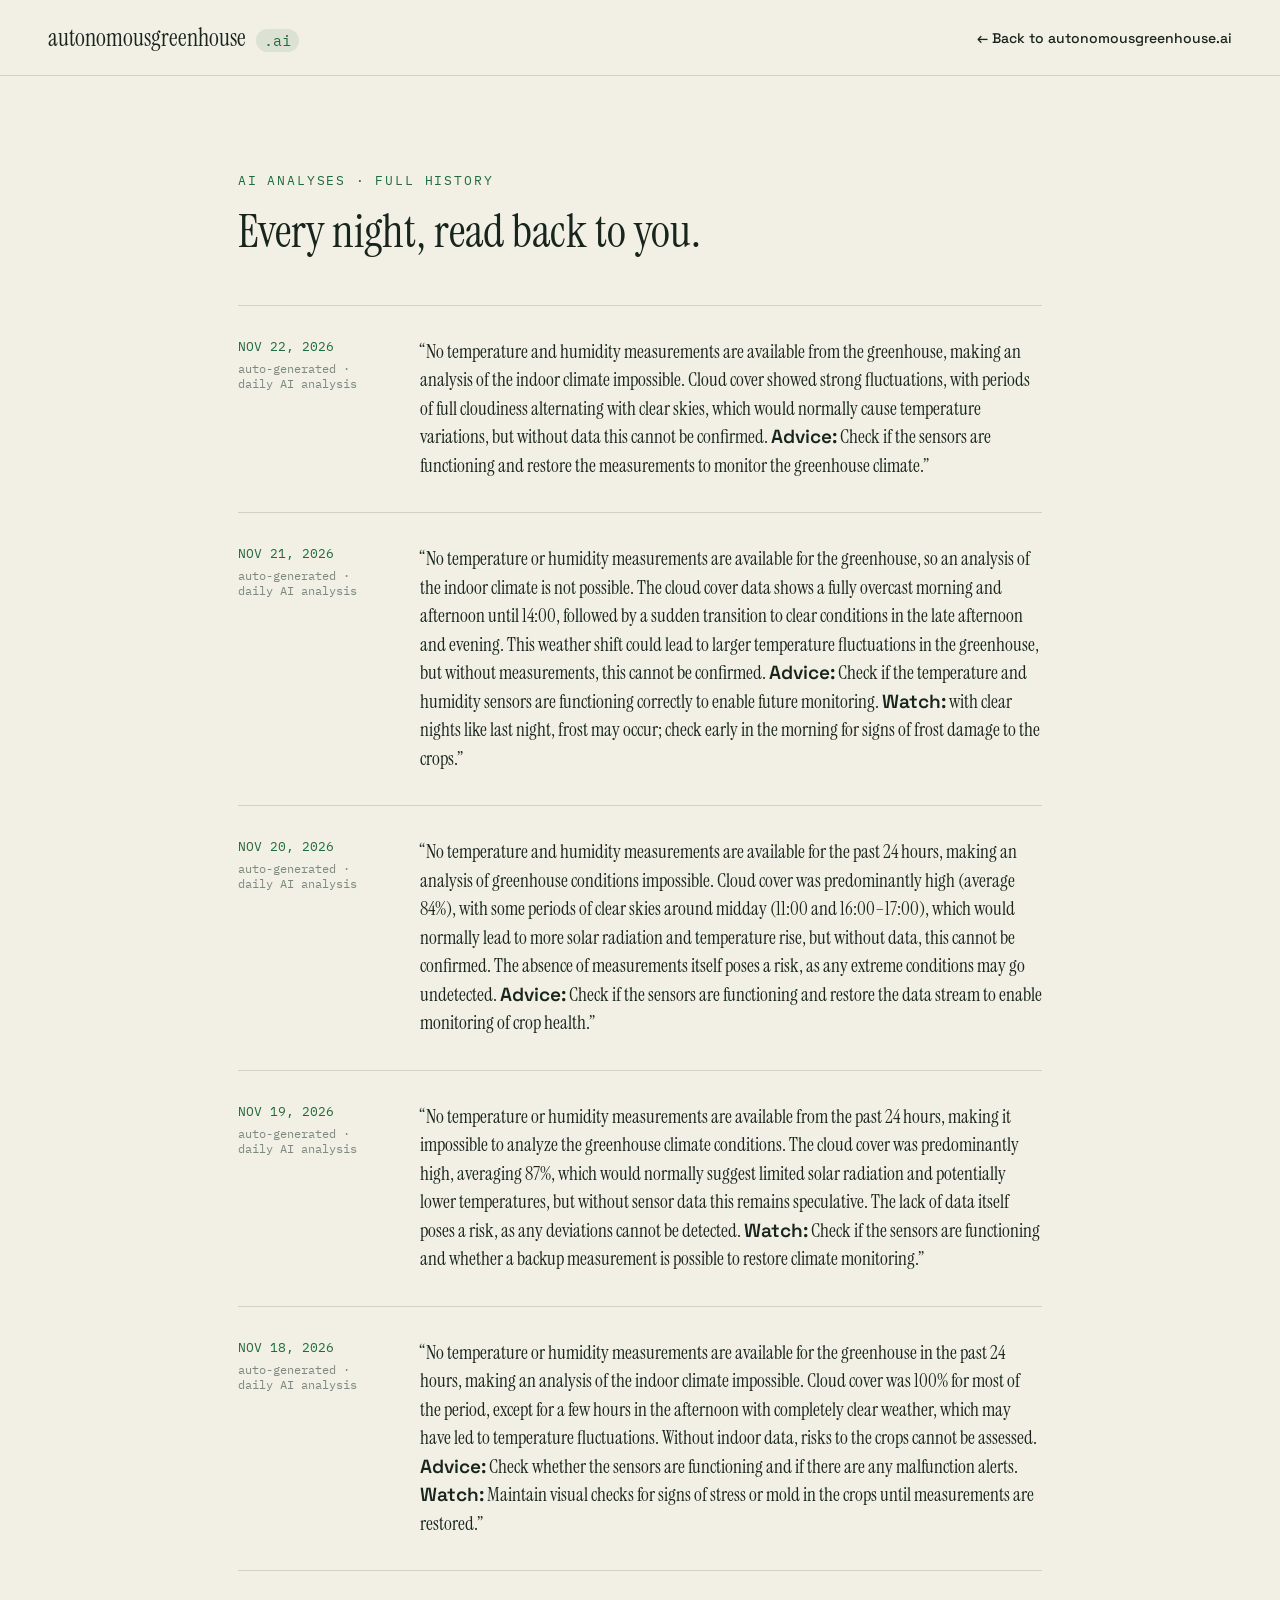
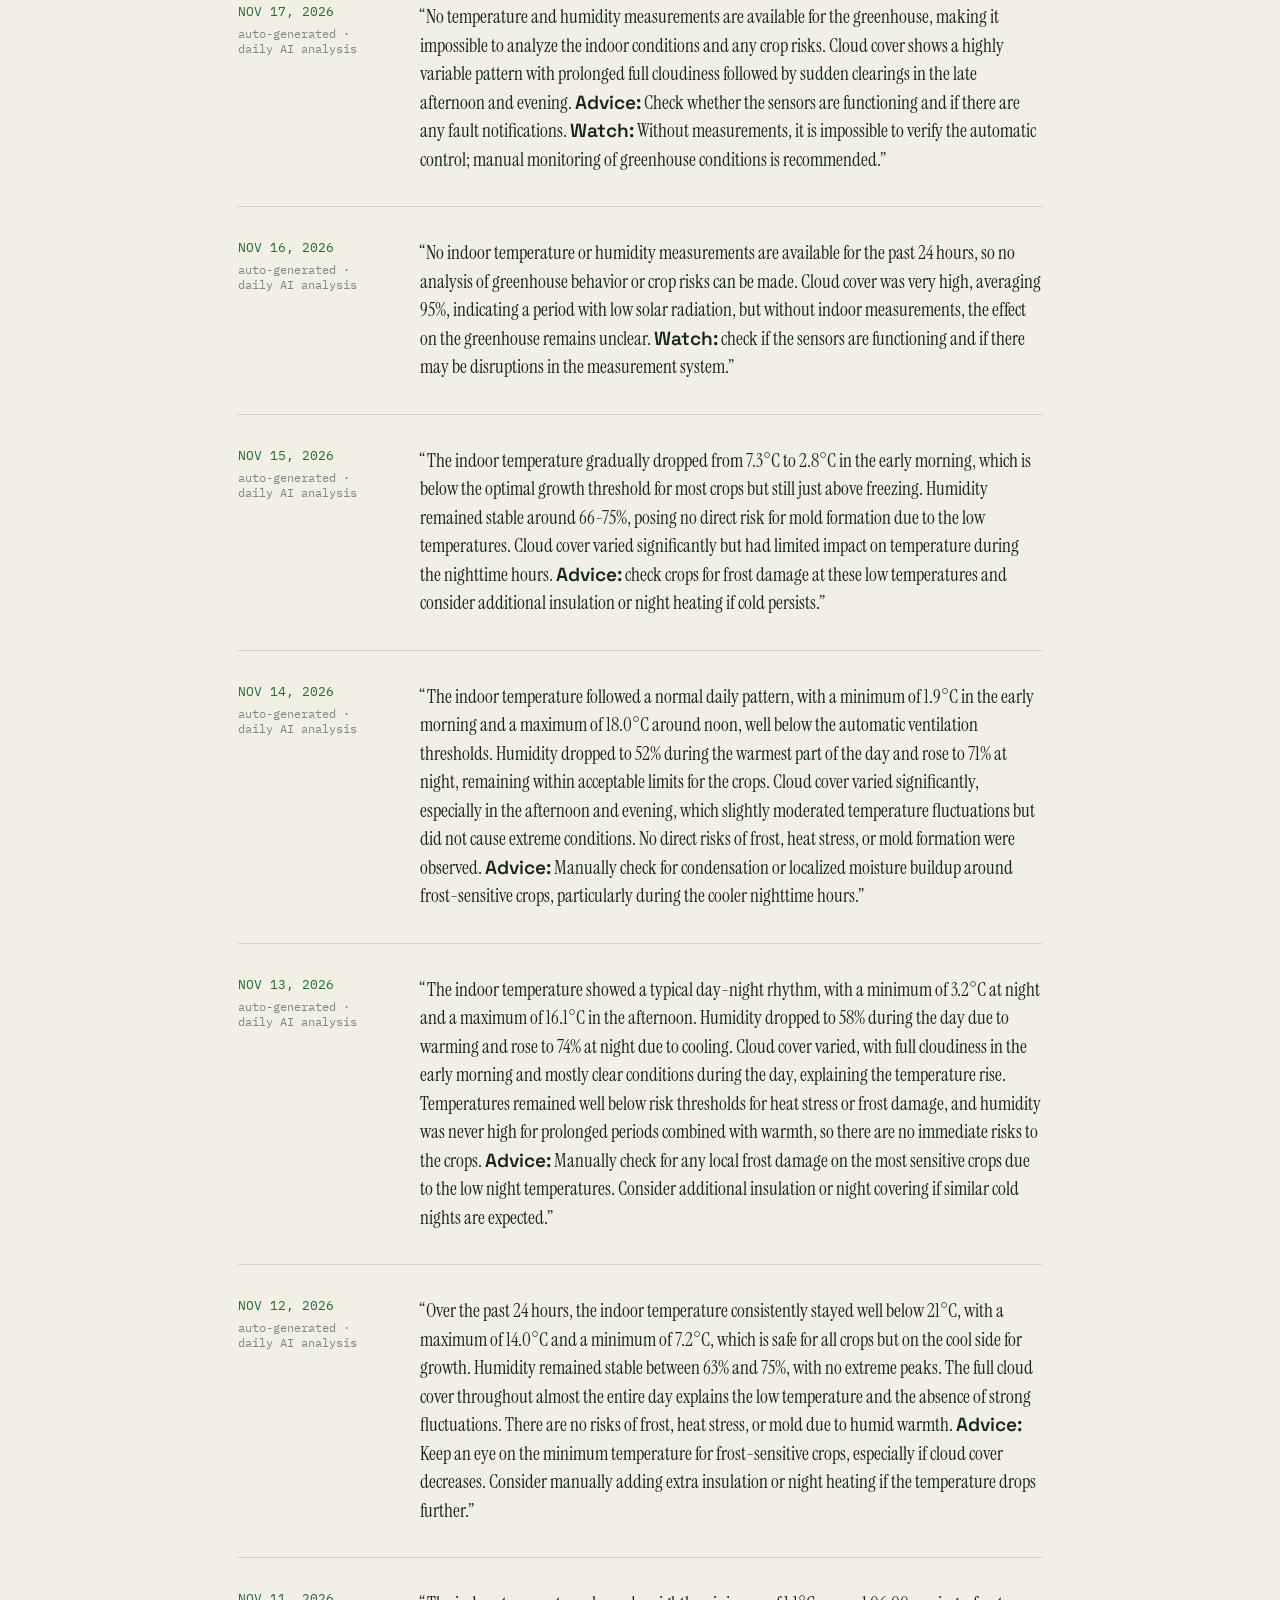
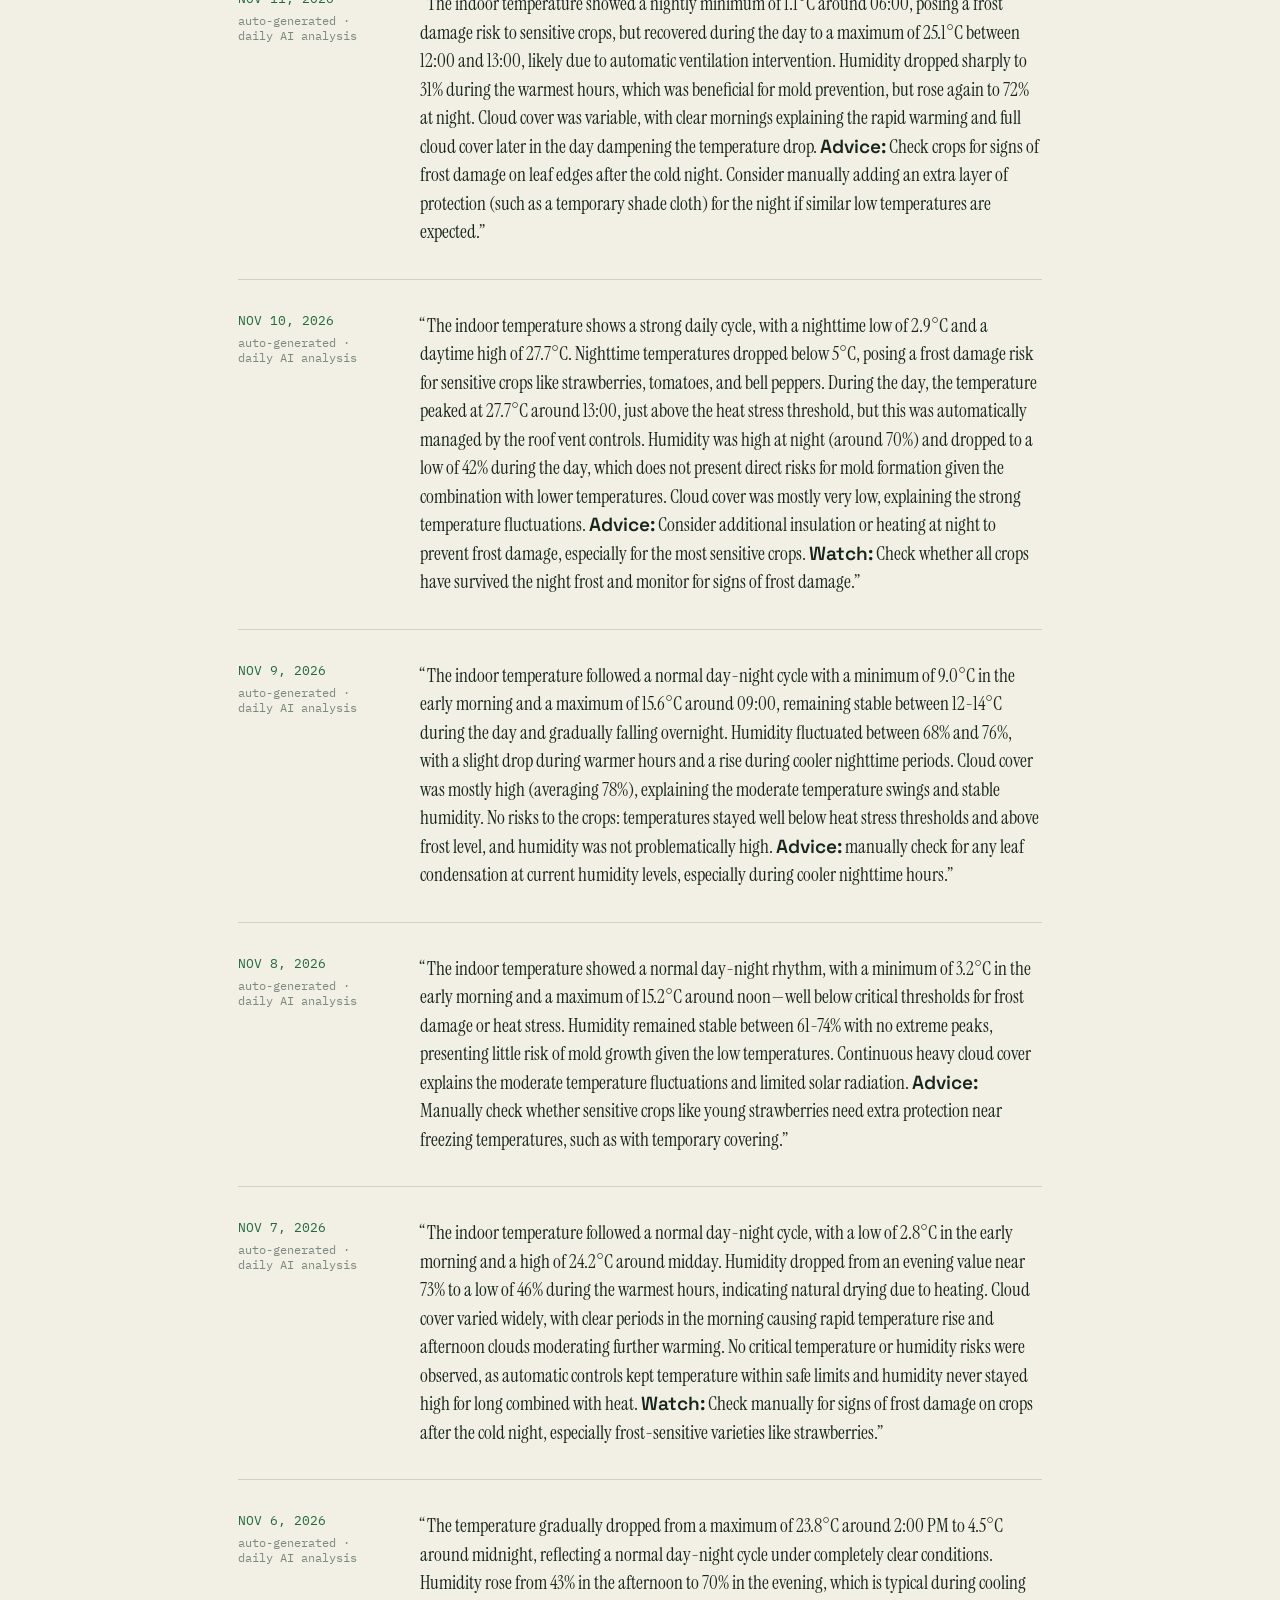
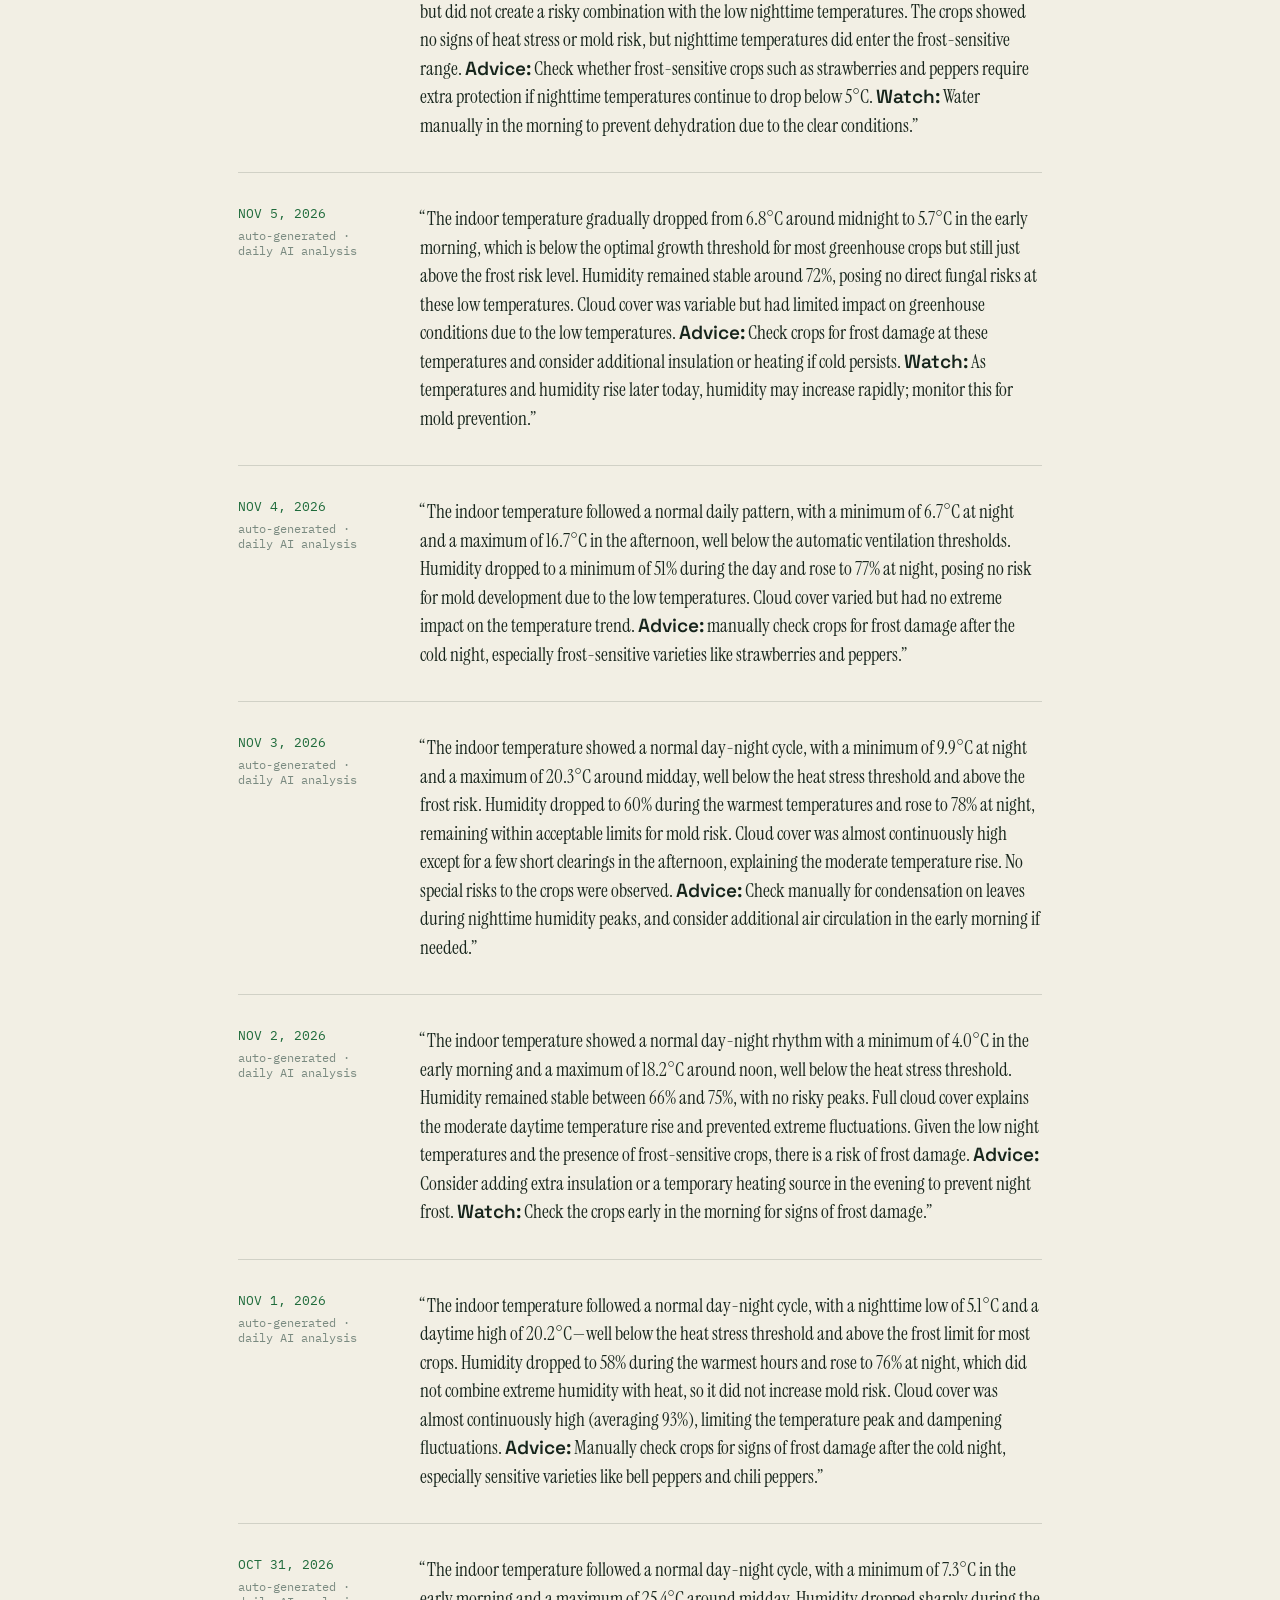
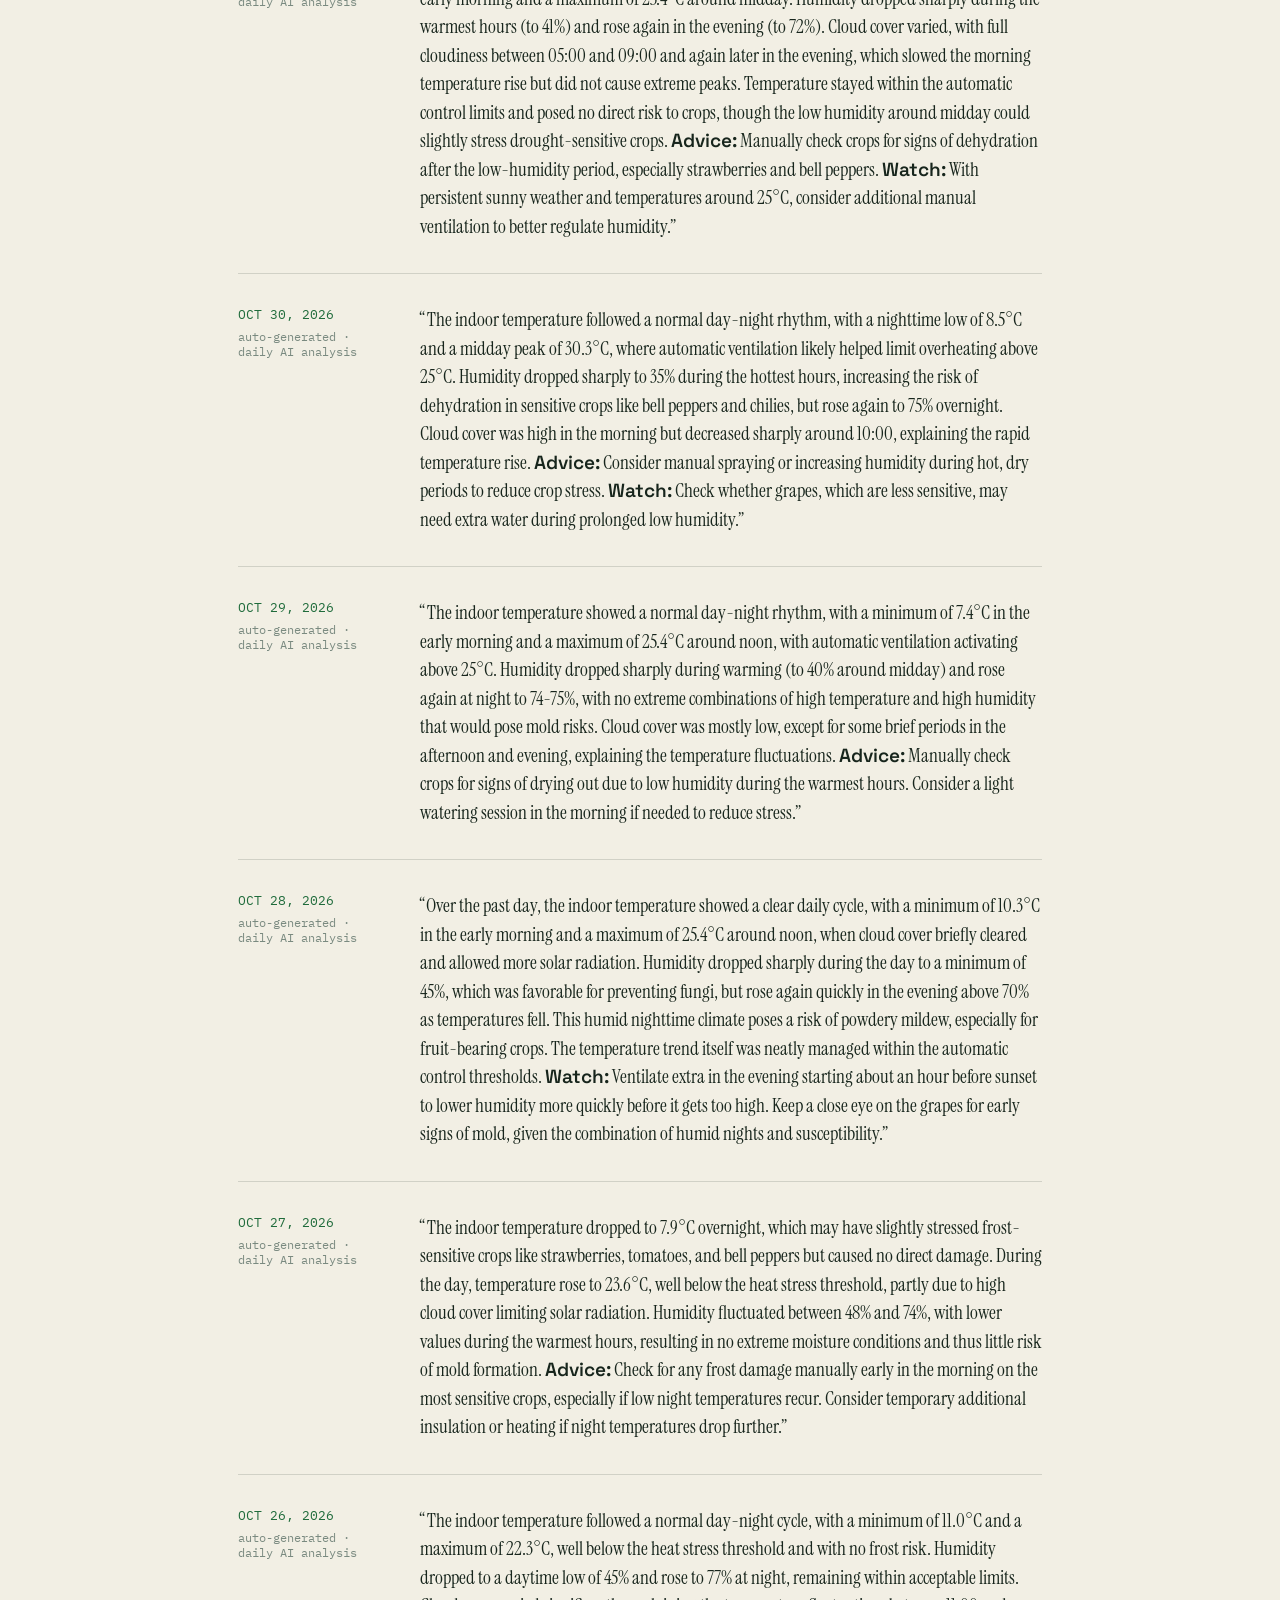
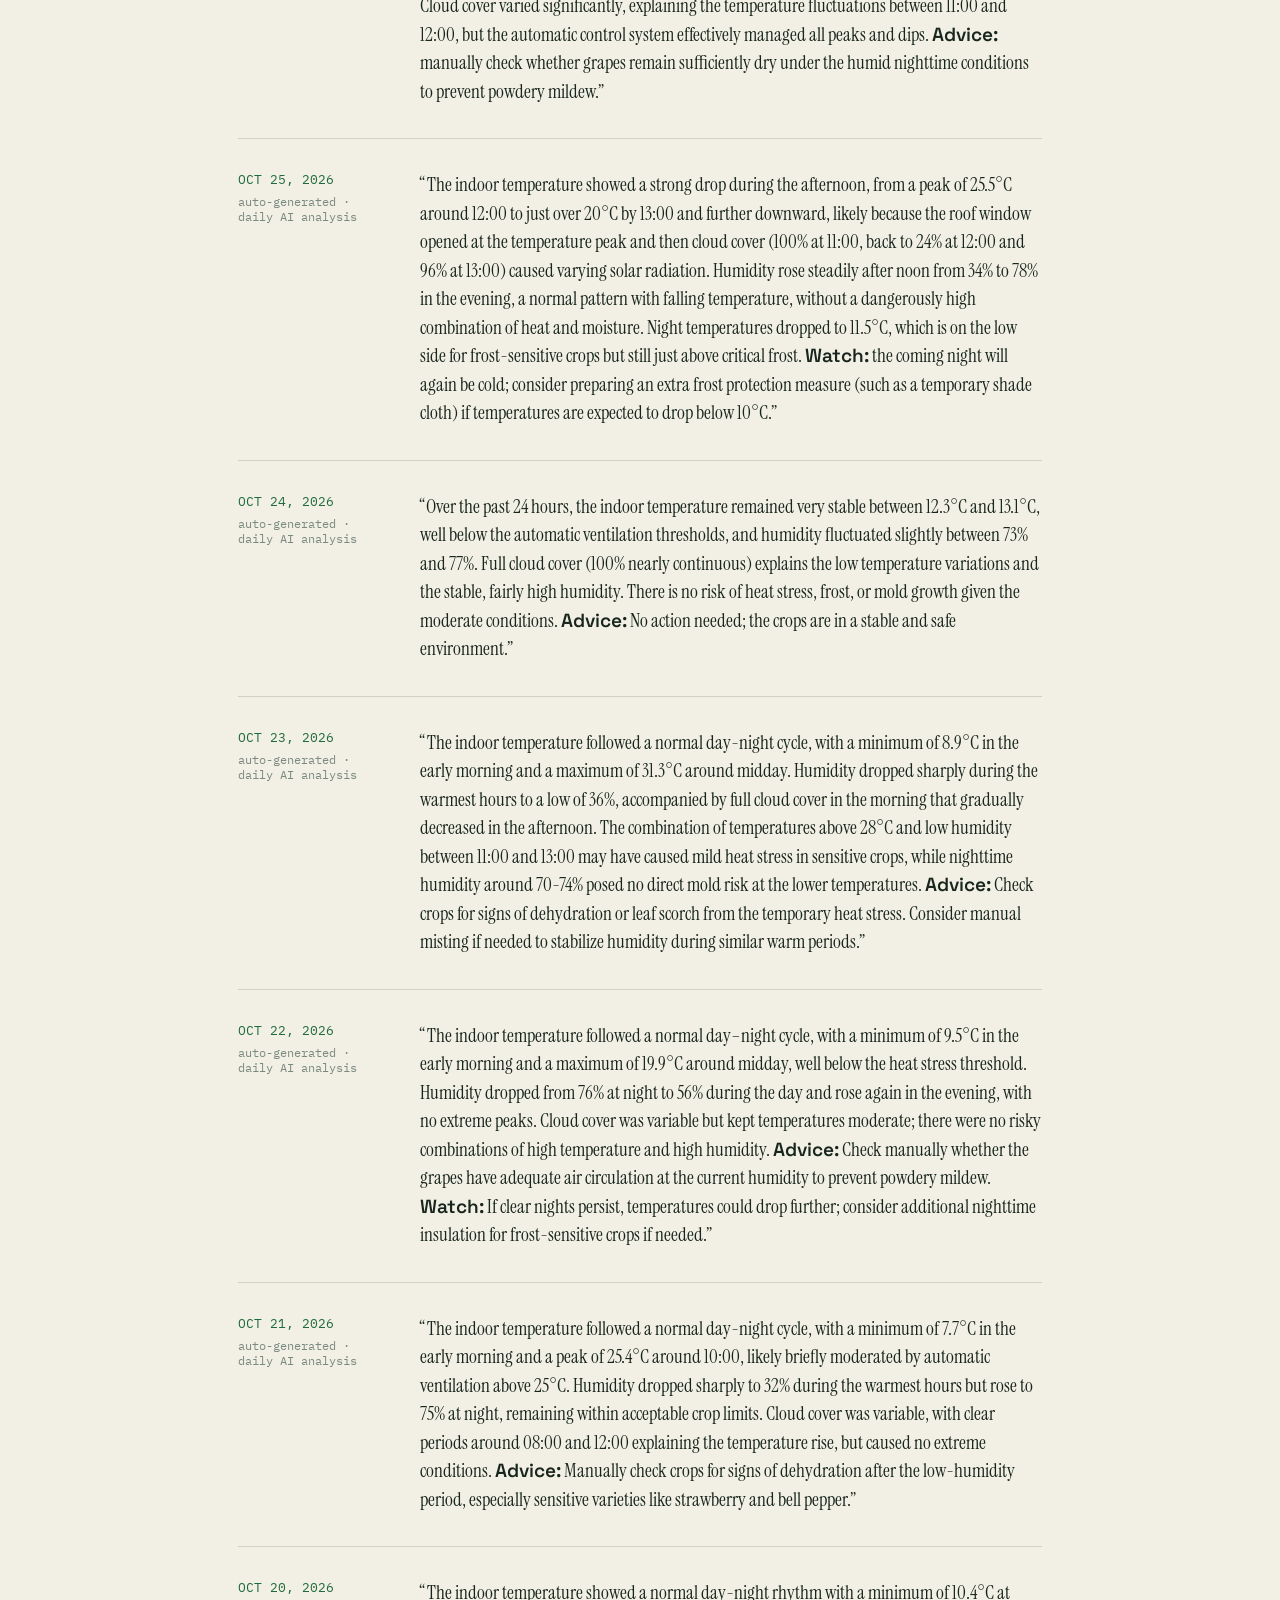
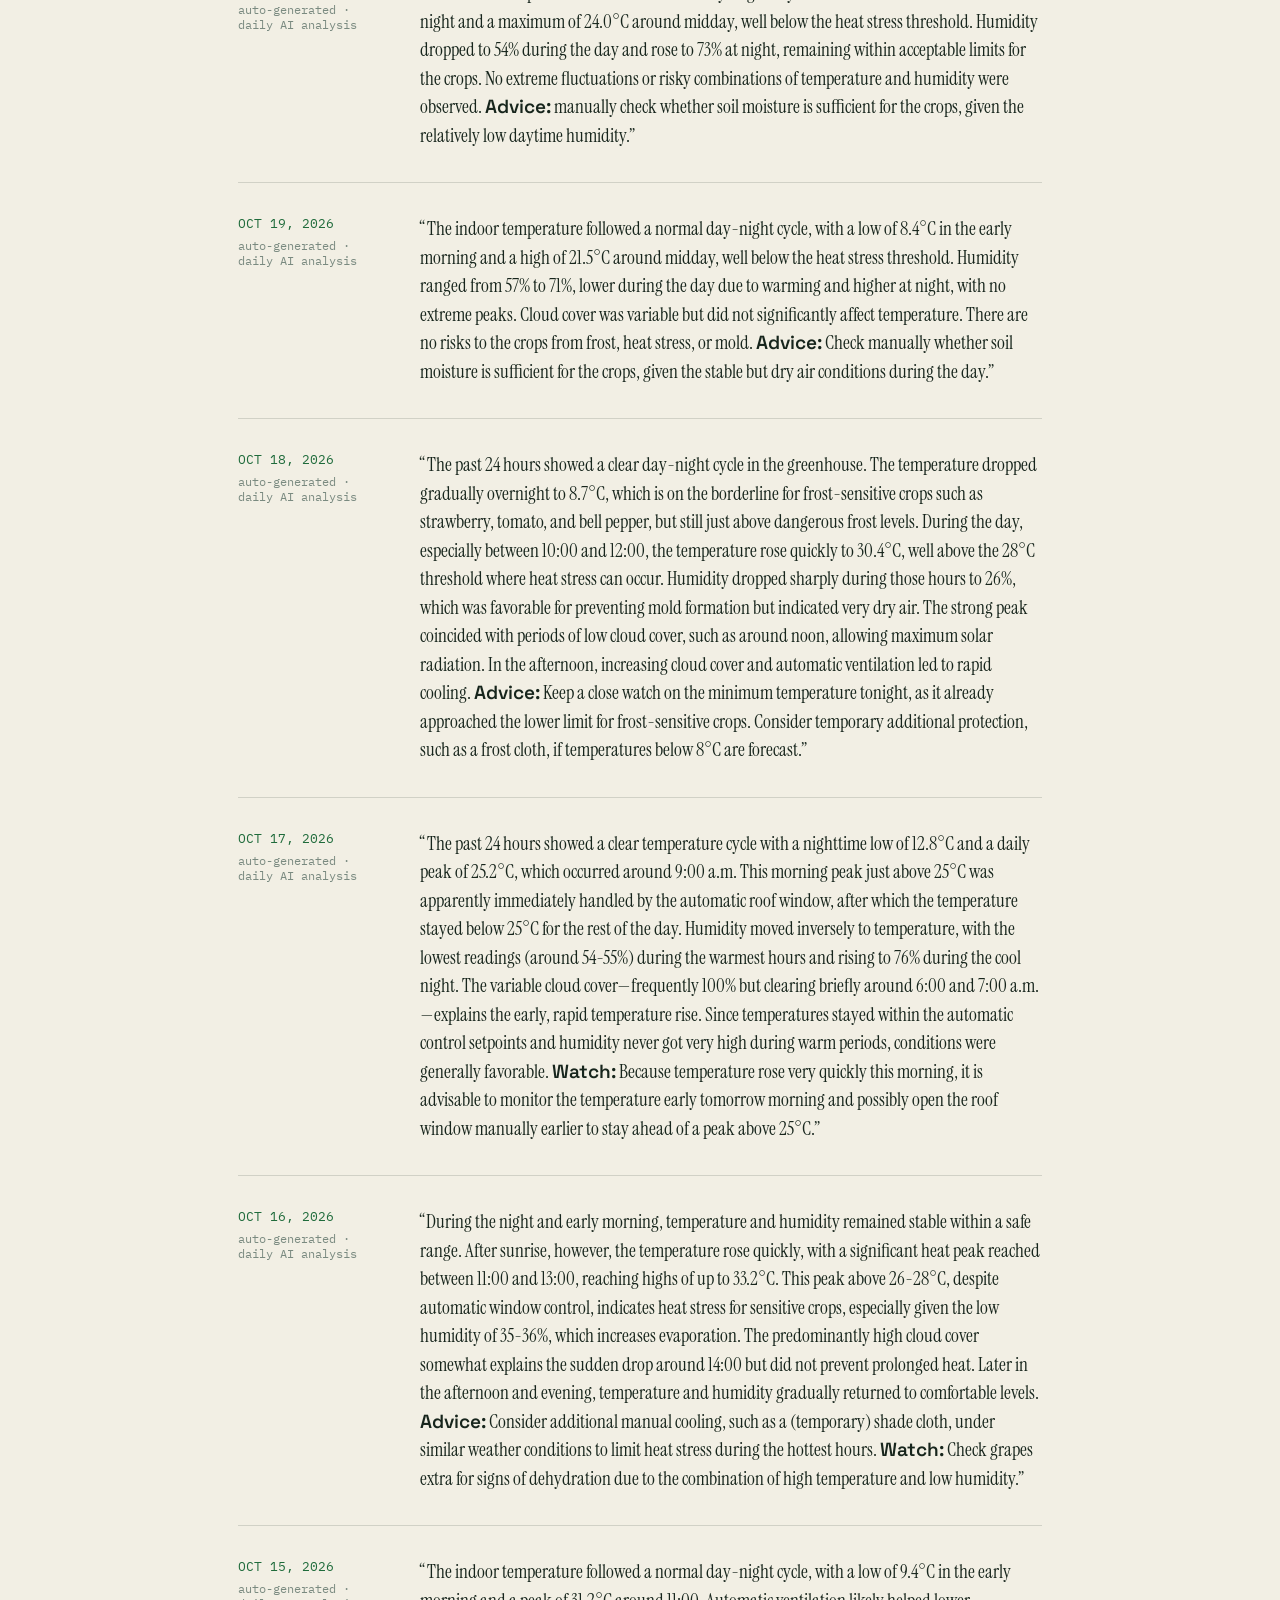
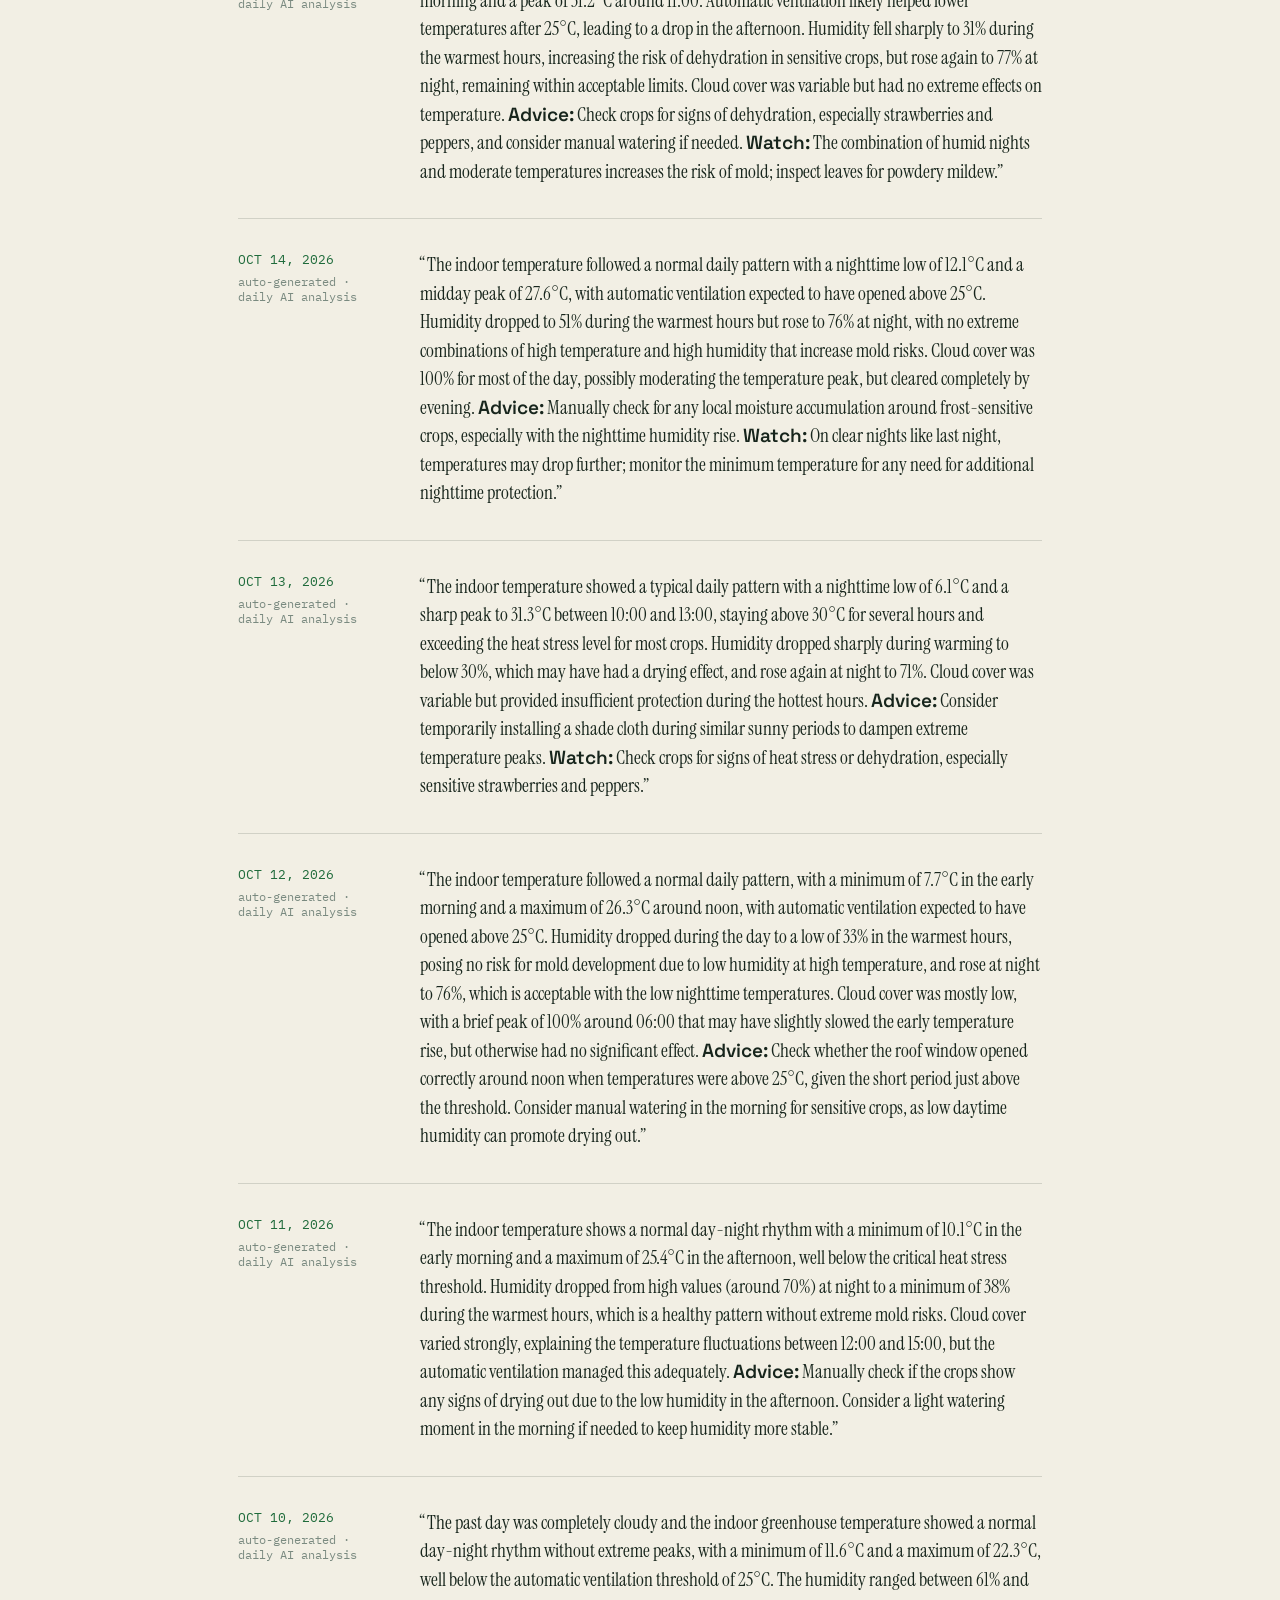
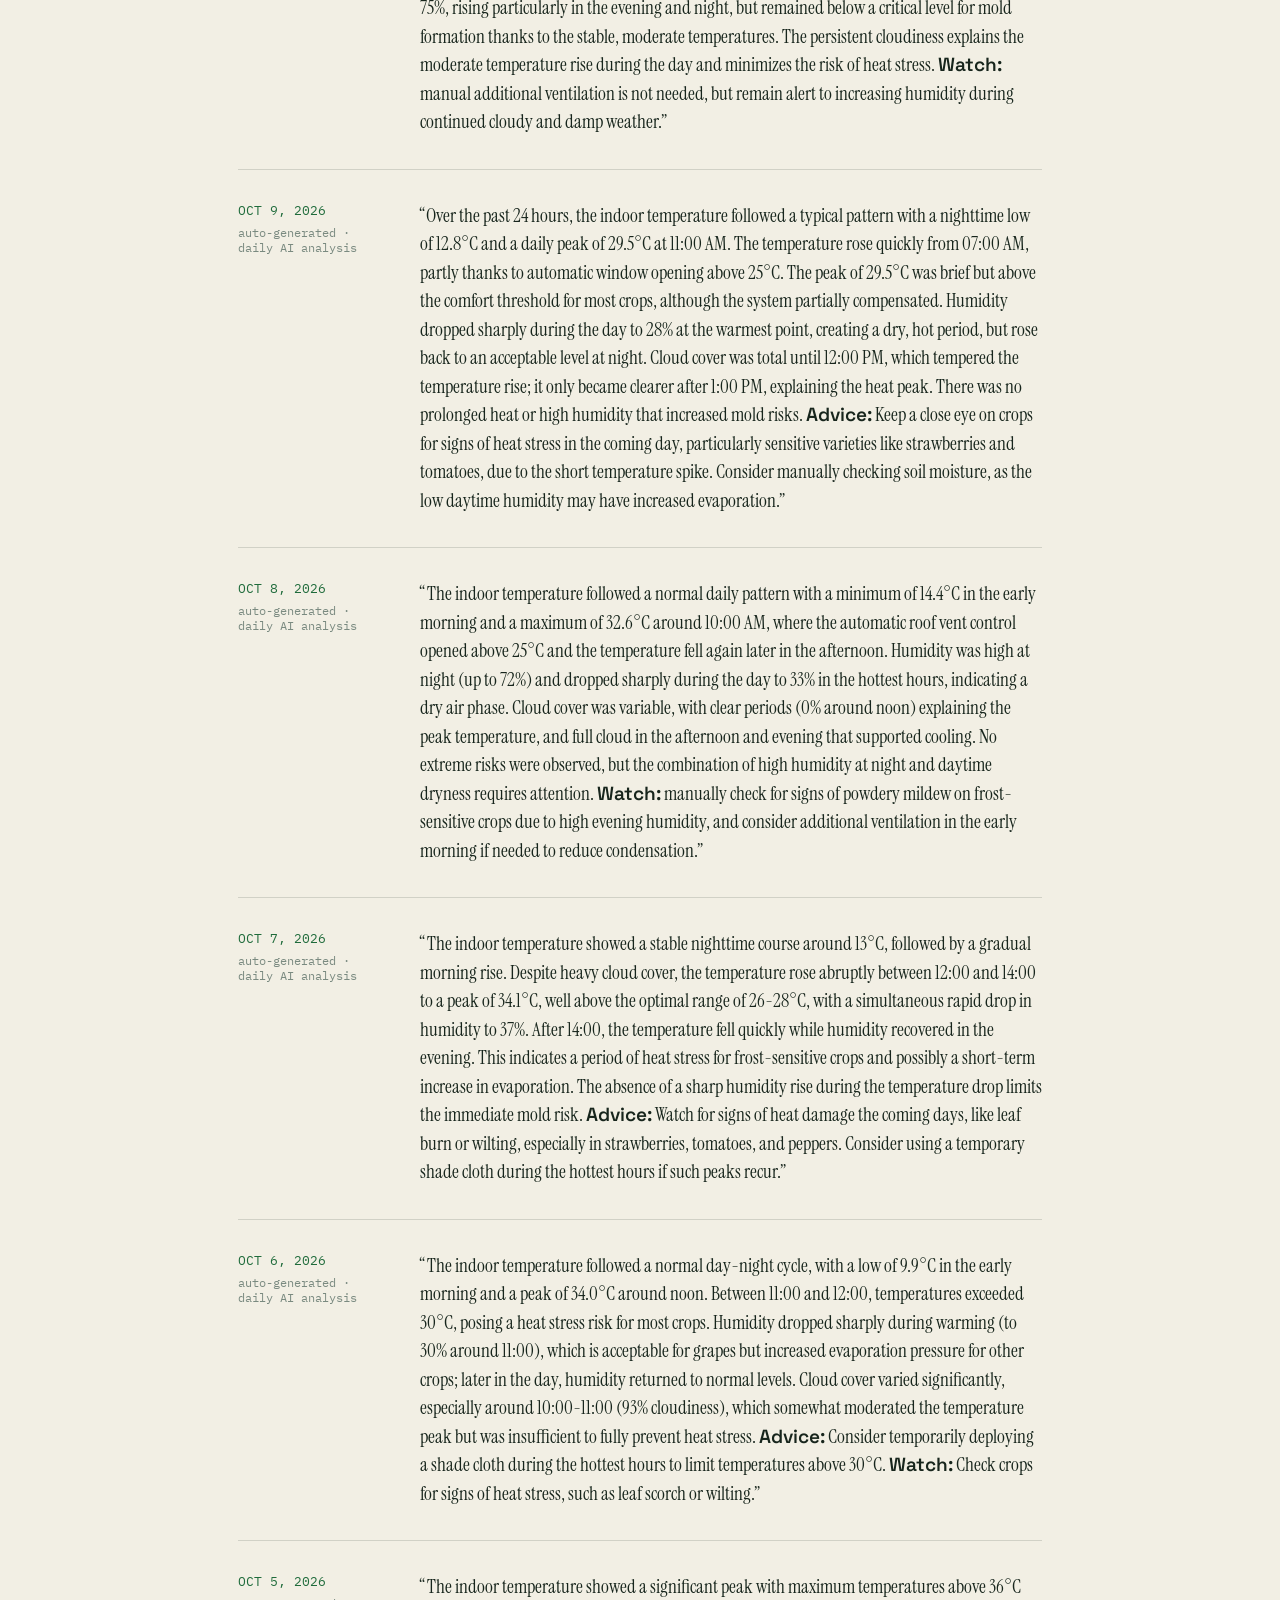
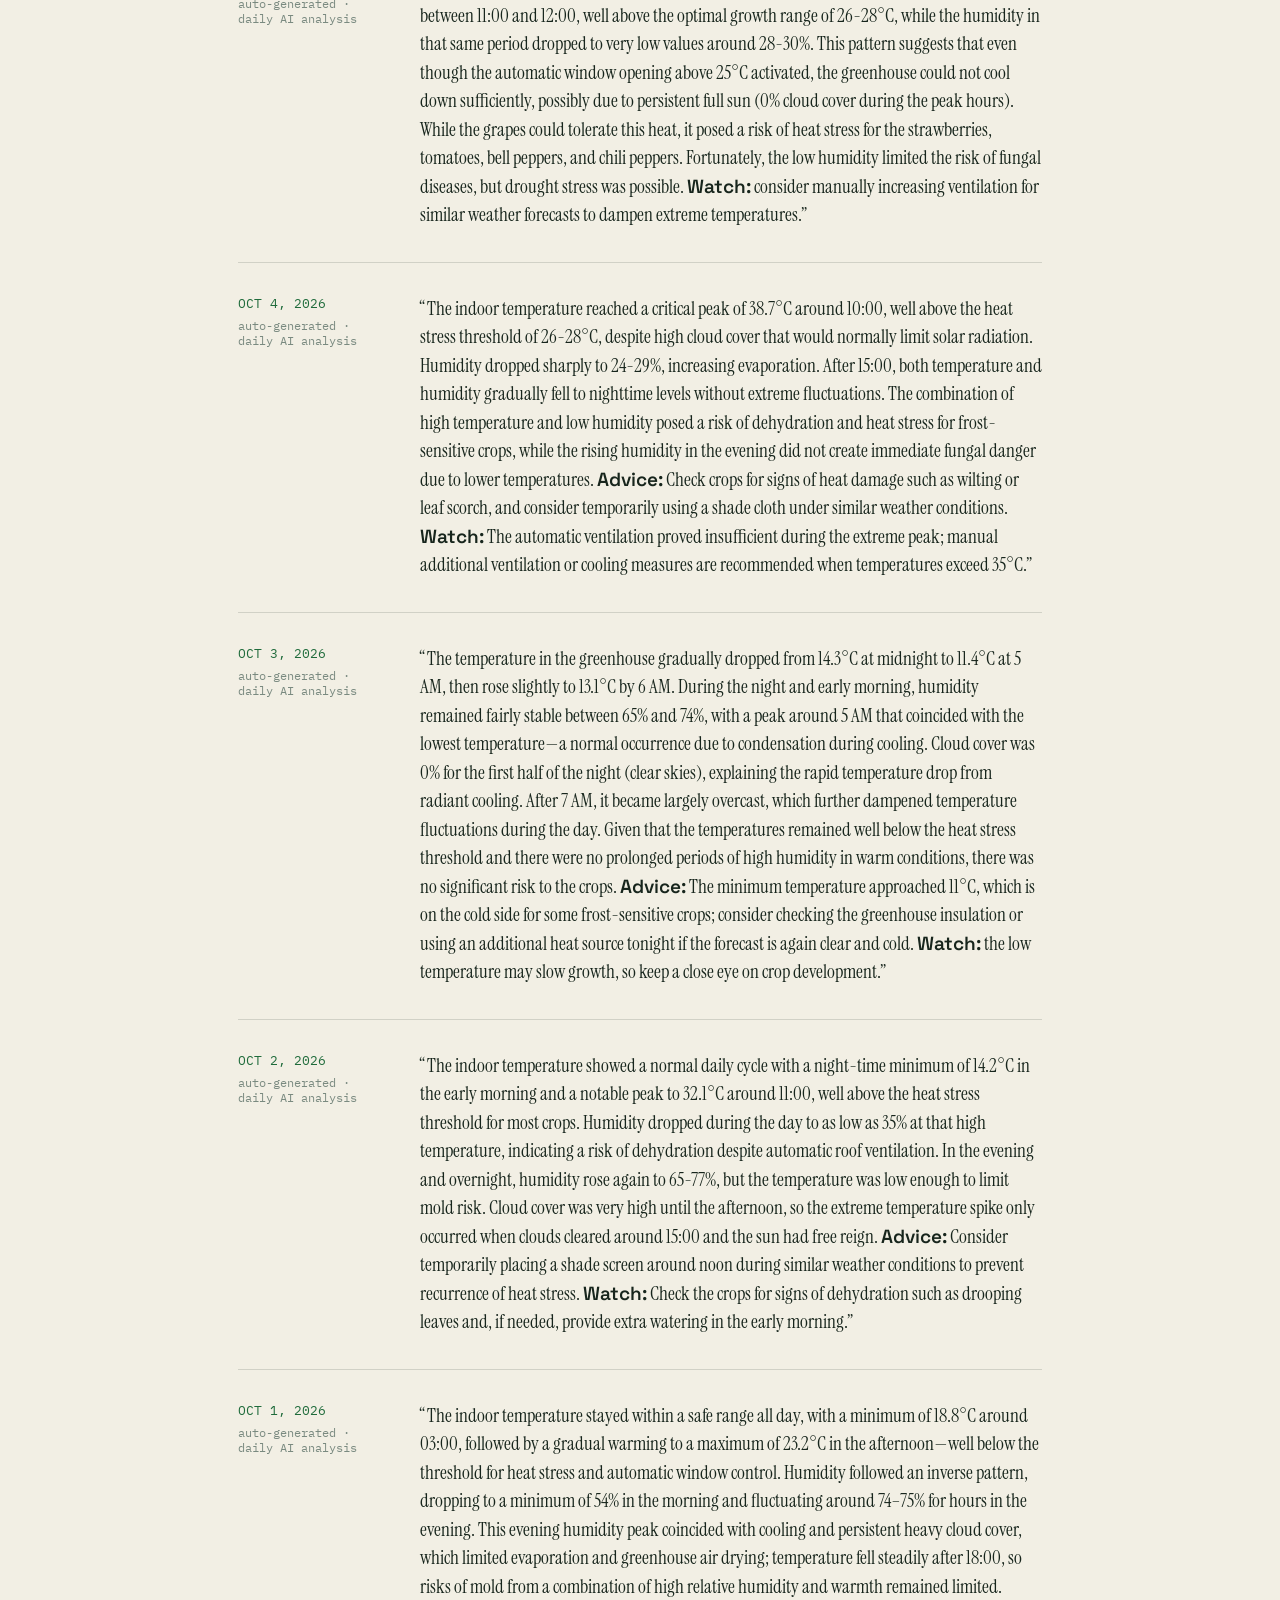
==== commit 4e87b1b9: "Daily AI analysis: NOV 22, 2026" ====
--- a/ai-analyses.html
+++ b/ai-analyses.html
@@ -35,6 +35,15 @@
   <h1 class="build-log-title">Every night, read back to you.</h1>
   <div class="phase-list">
     <!-- DAILY-ANALYSIS-START — kas/scripts/daily-analysis-site-update.mjs inserts new phase-rows right after this marker -->
+    <div class="phase-row" data-auto-ts="1795305633198">
+      <div>
+        <div class="phase-tag">NOV 22, 2026</div>
+        <div class="phase-status">auto-generated &middot; daily AI analysis</div>
+      </div>
+      <div>
+        <p class="analysis-quote">&ldquo;No temperature and humidity measurements are available from the greenhouse, making an analysis of the indoor climate impossible. Cloud cover showed strong fluctuations, with periods of full cloudiness alternating with clear skies, which would normally cause temperature variations, but without data this cannot be confirmed. <strong>Advice:</strong> Check if the sensors are functioning and restore the measurements to monitor the greenhouse climate.&rdquo;</p>
+      </div>
+    </div>
     <div class="phase-row" data-auto-ts="1795219210900">
       <div>
         <div class="phase-tag">NOV 21, 2026</div>
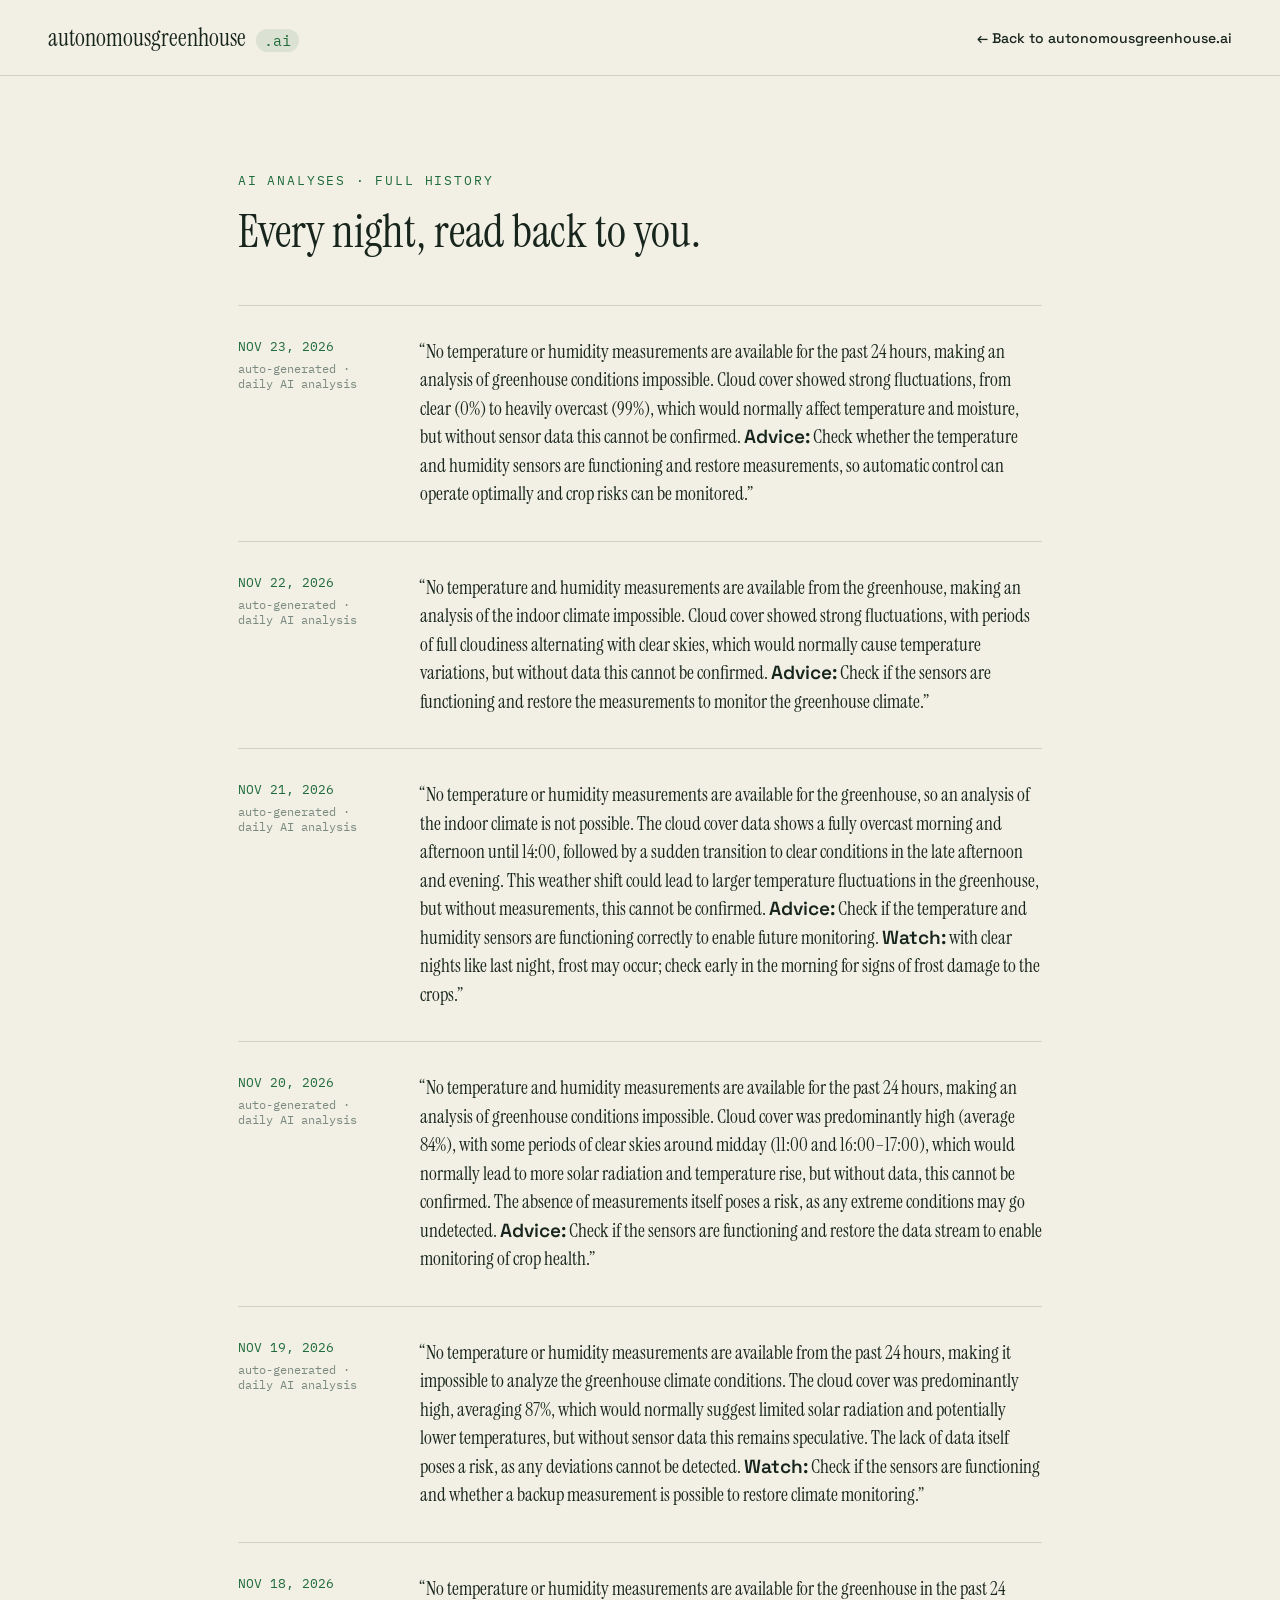
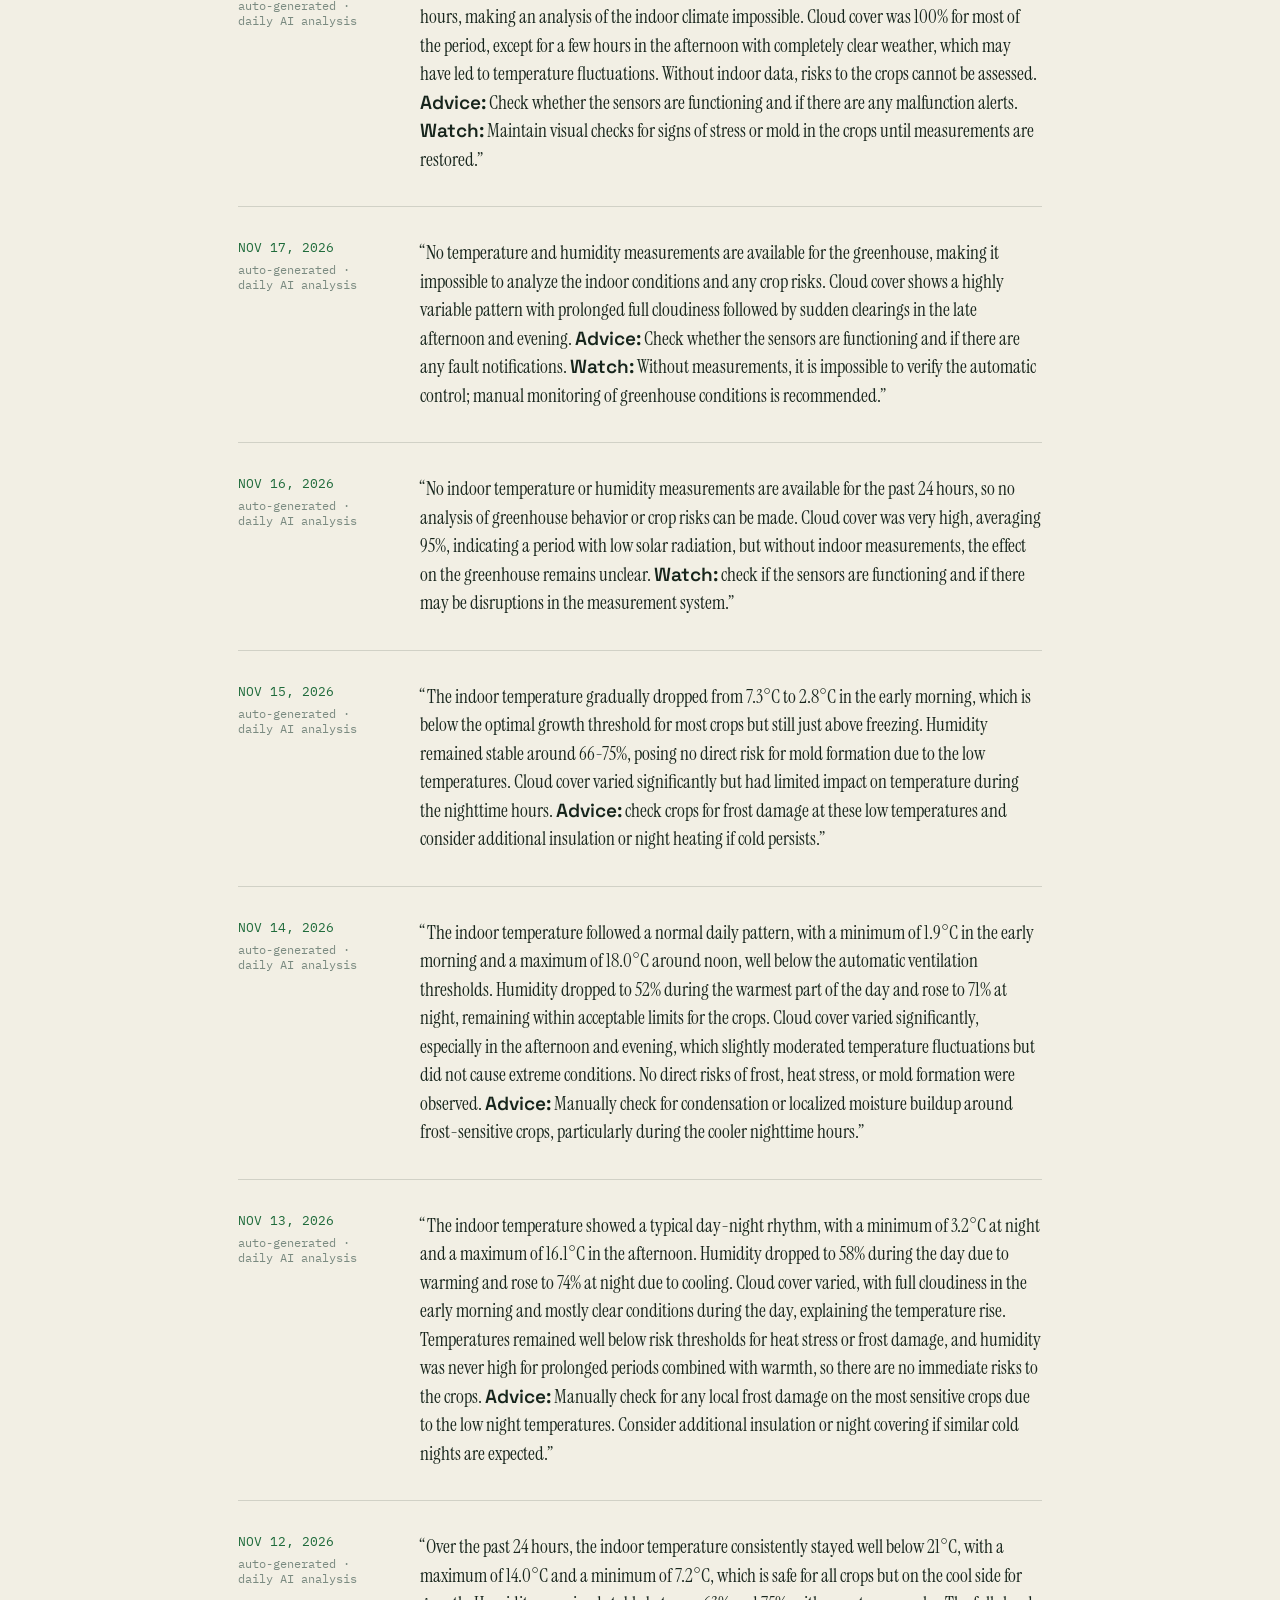
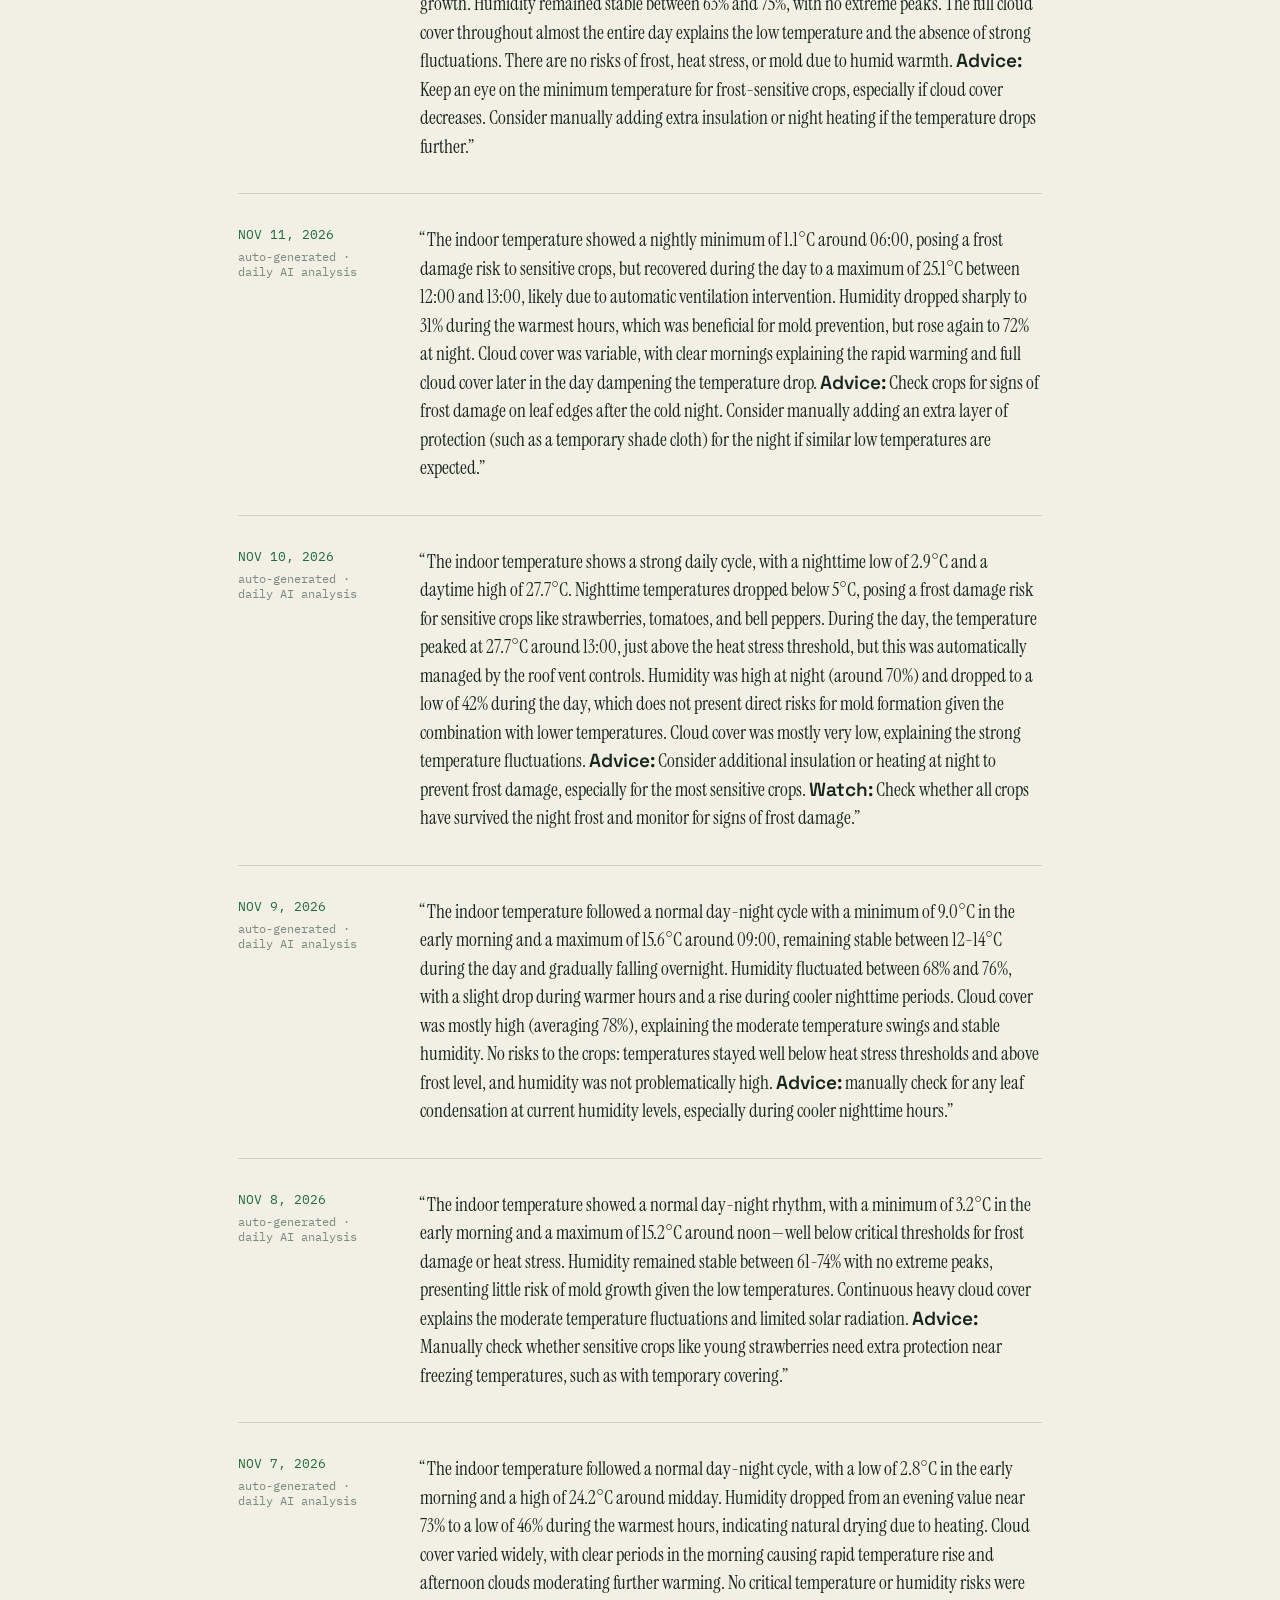
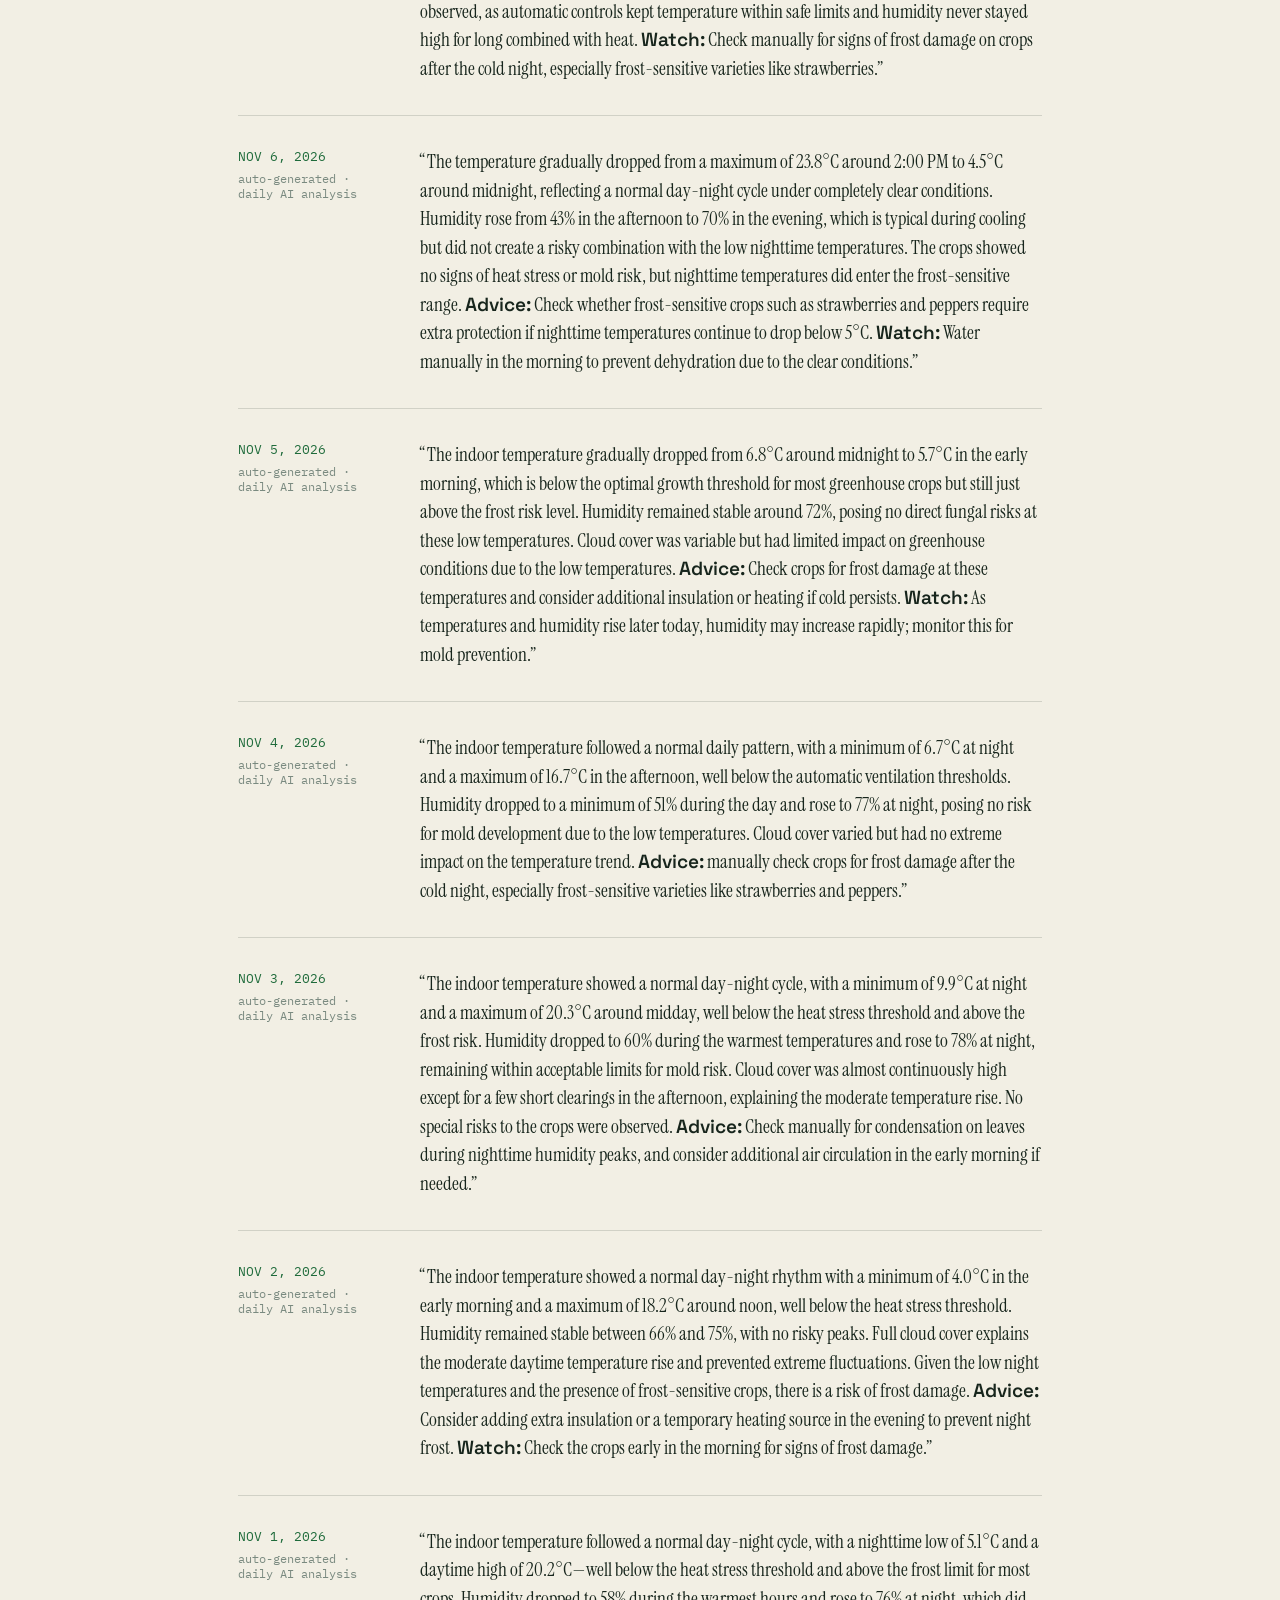
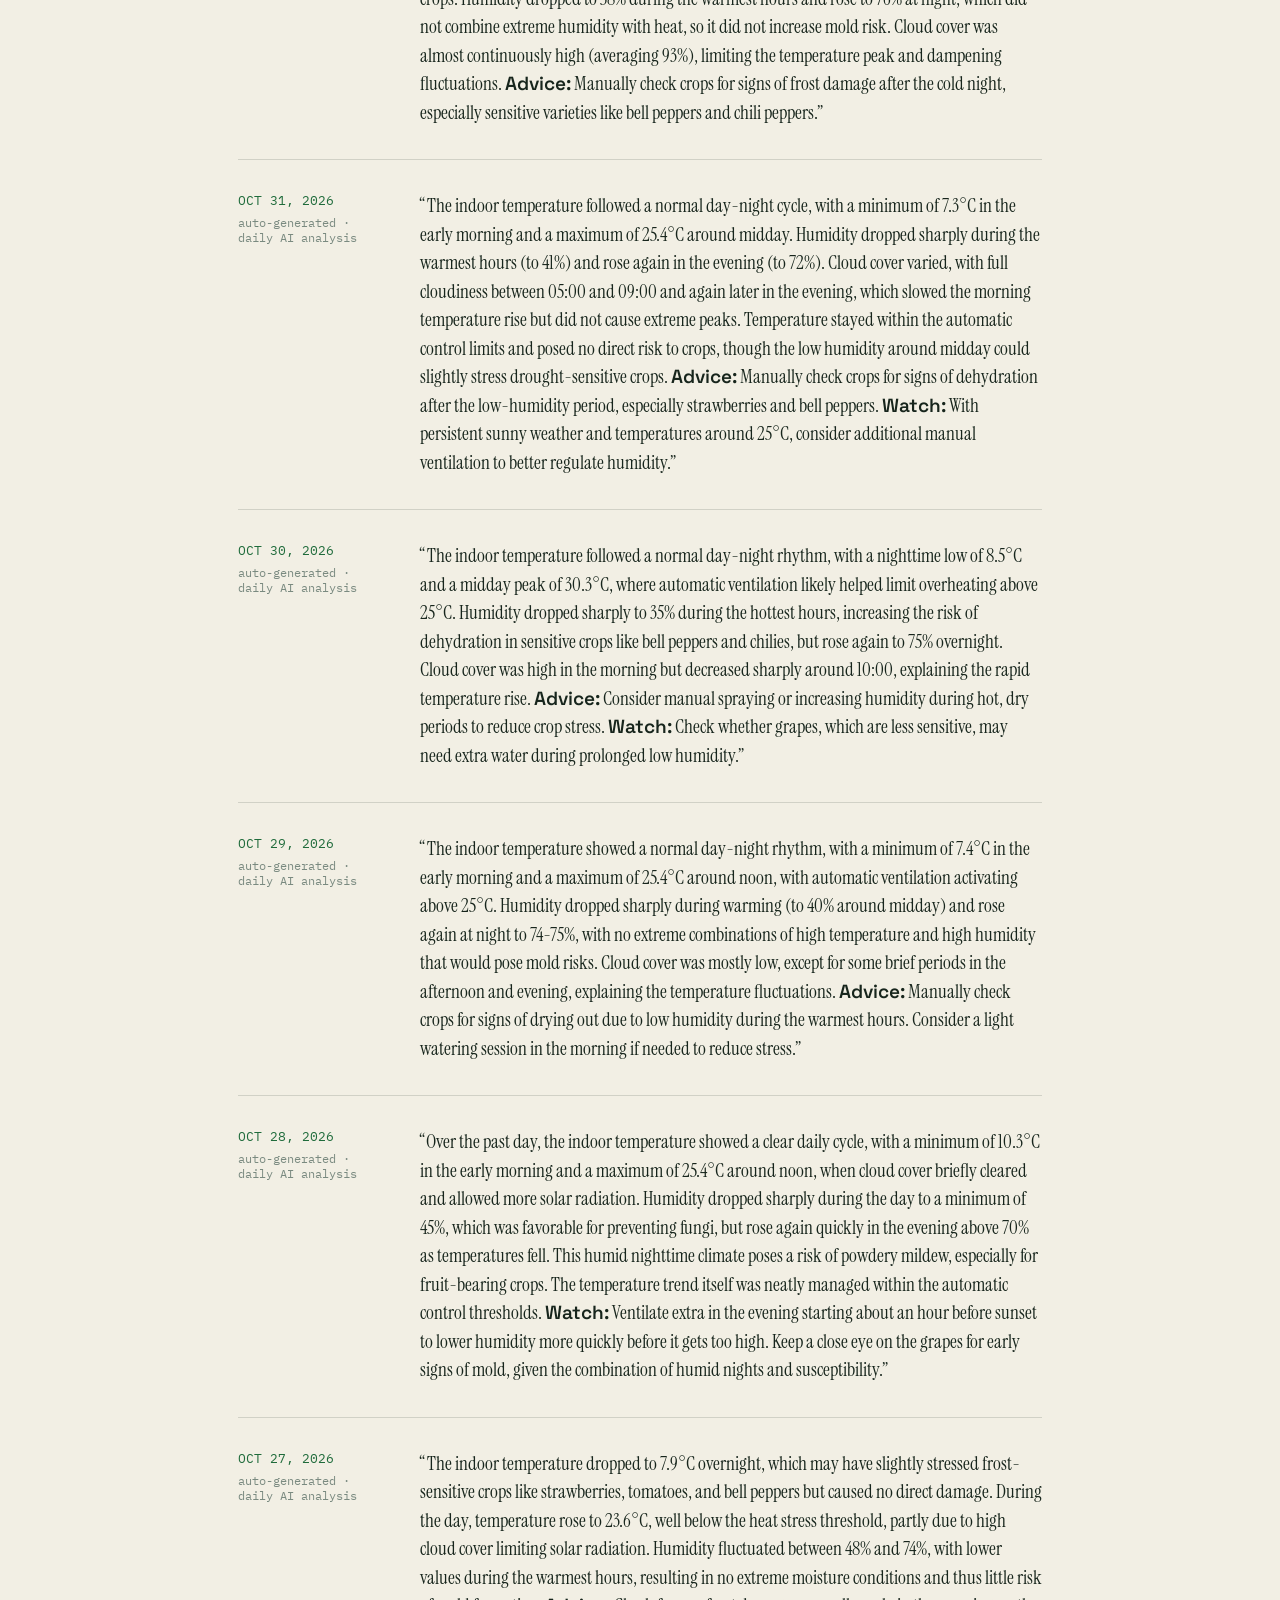
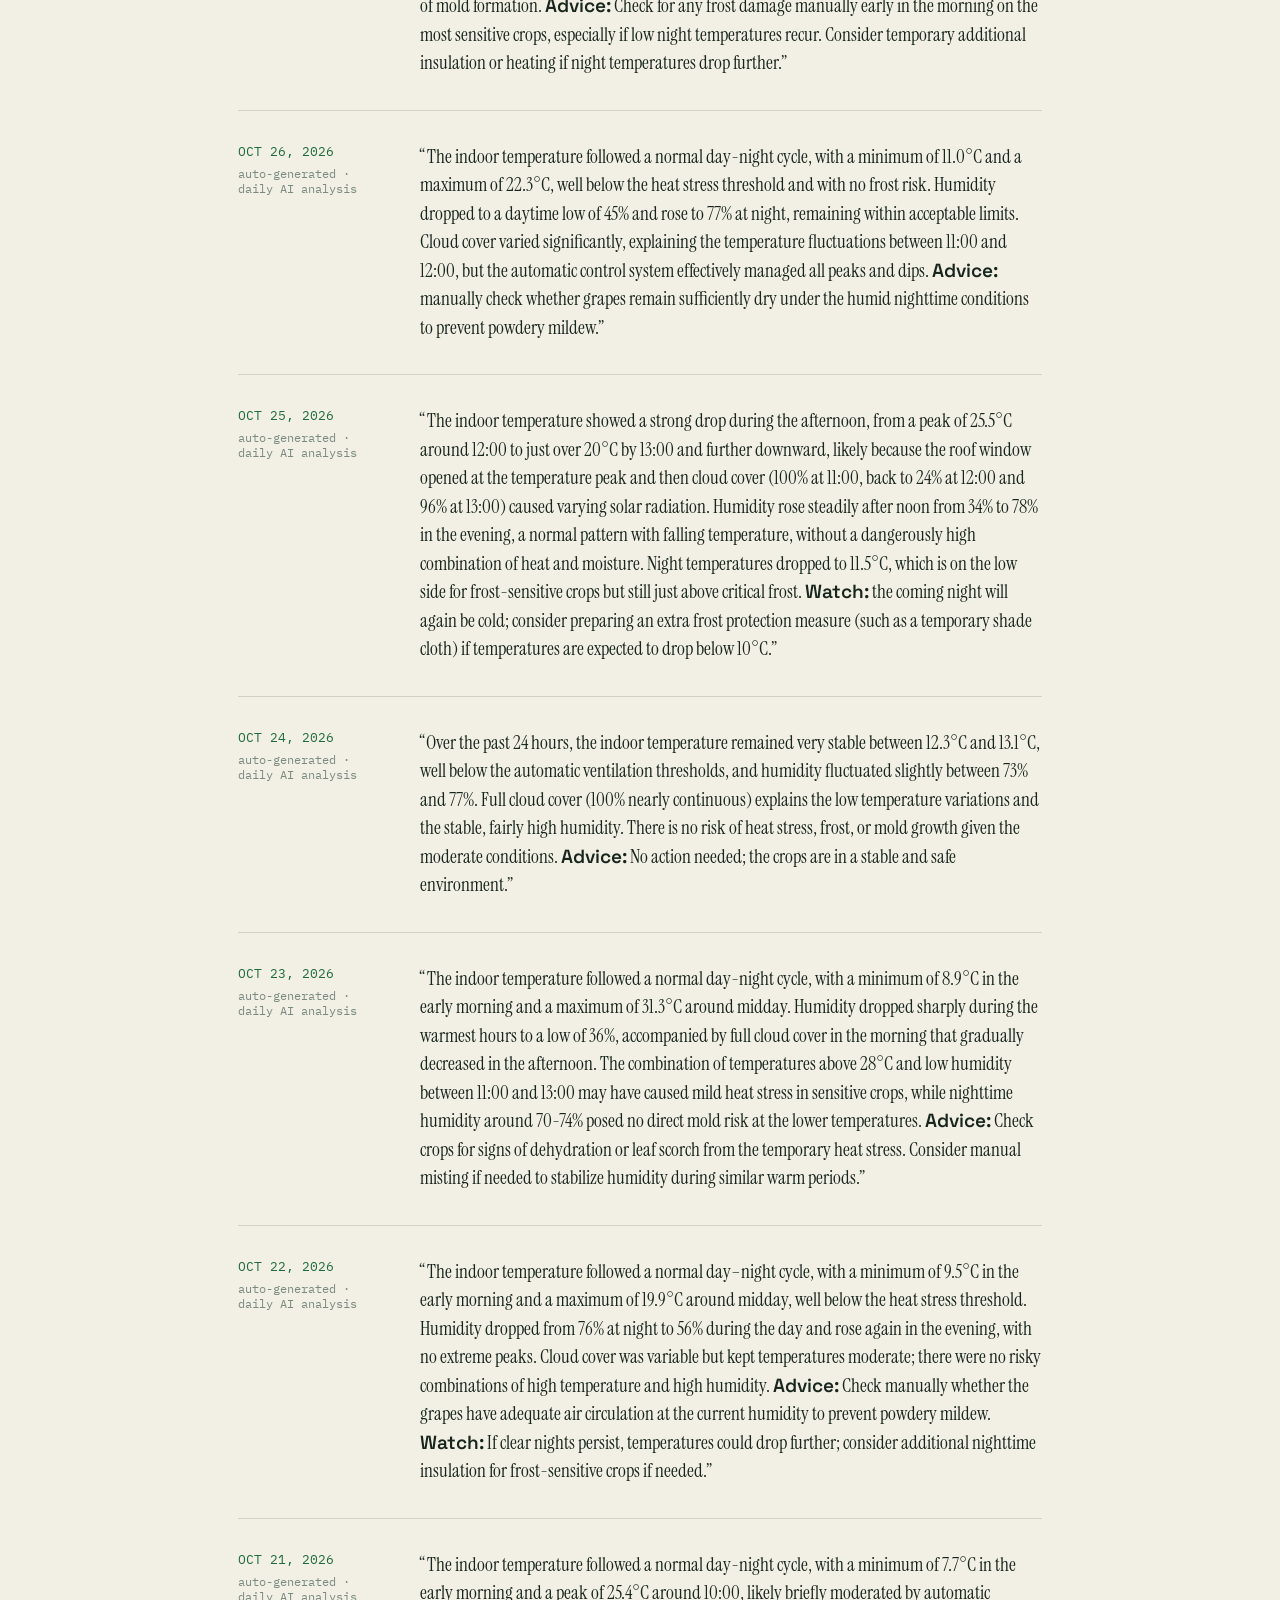
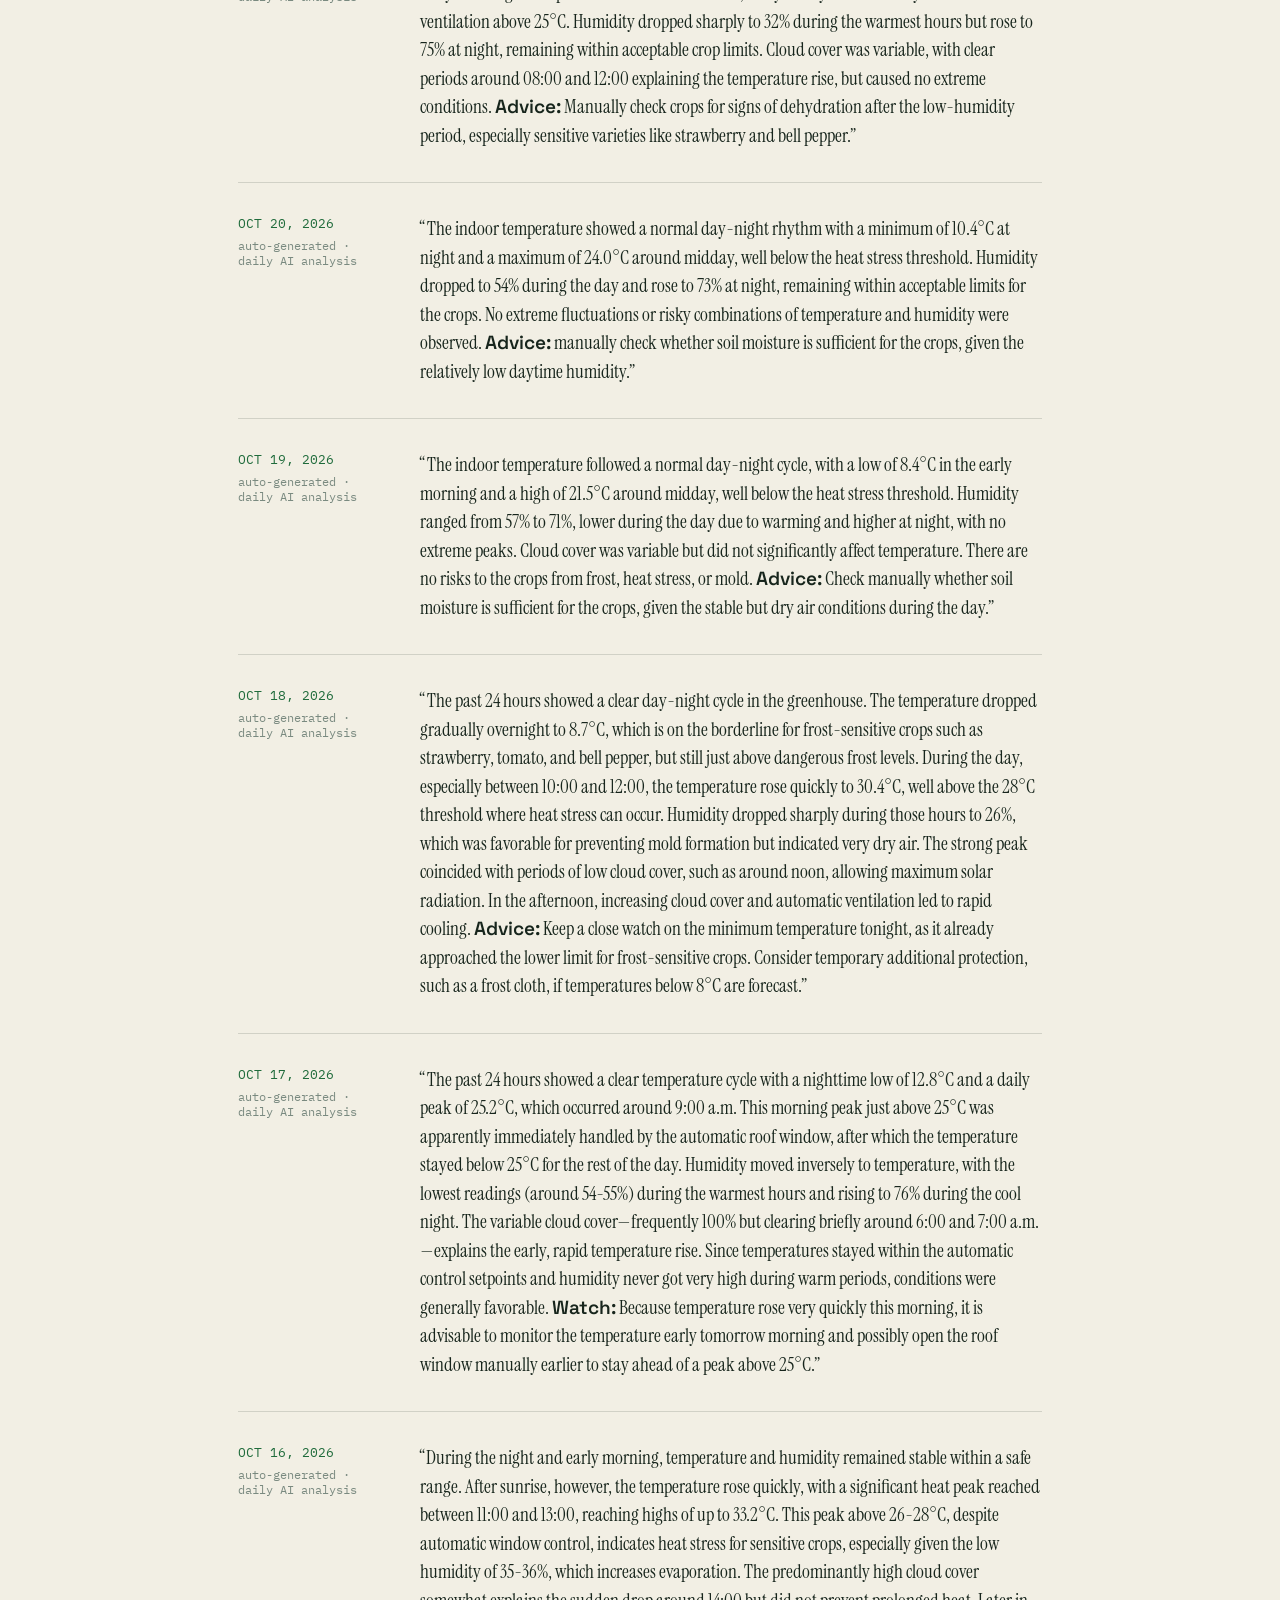
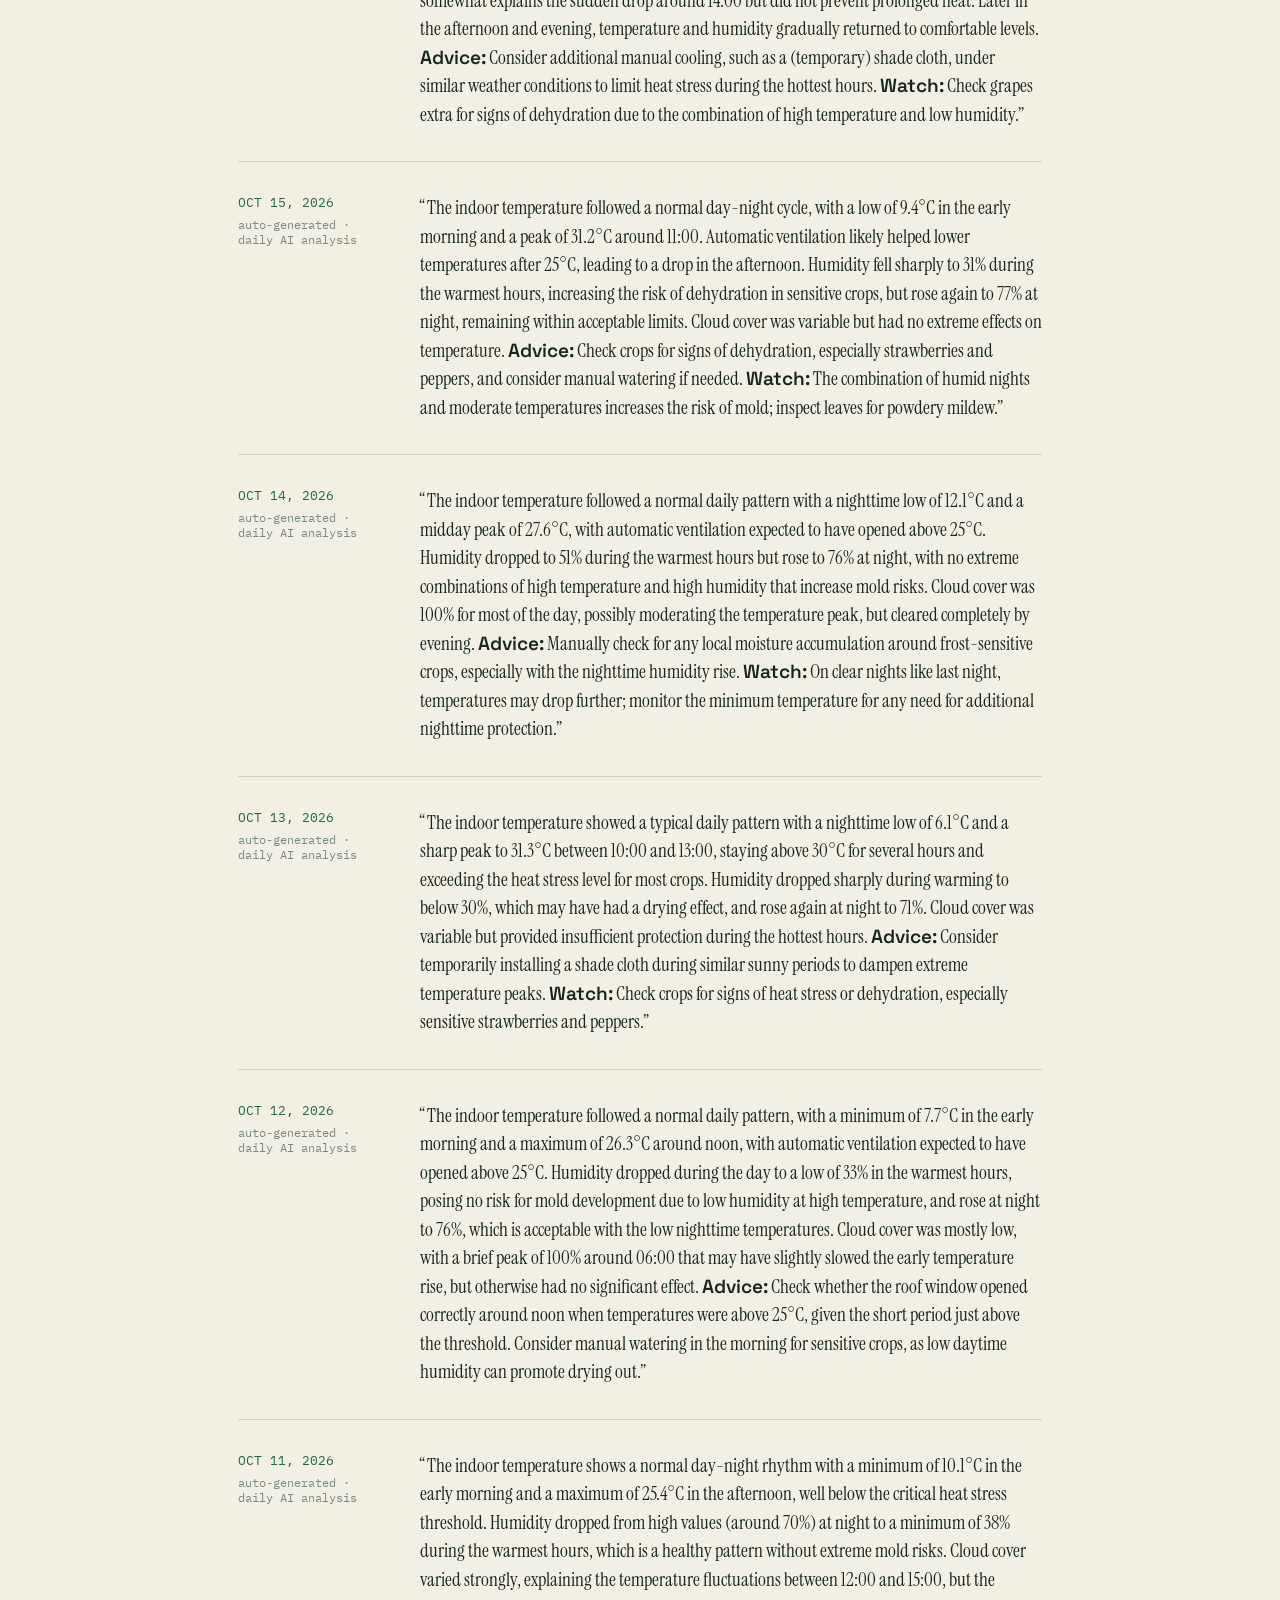
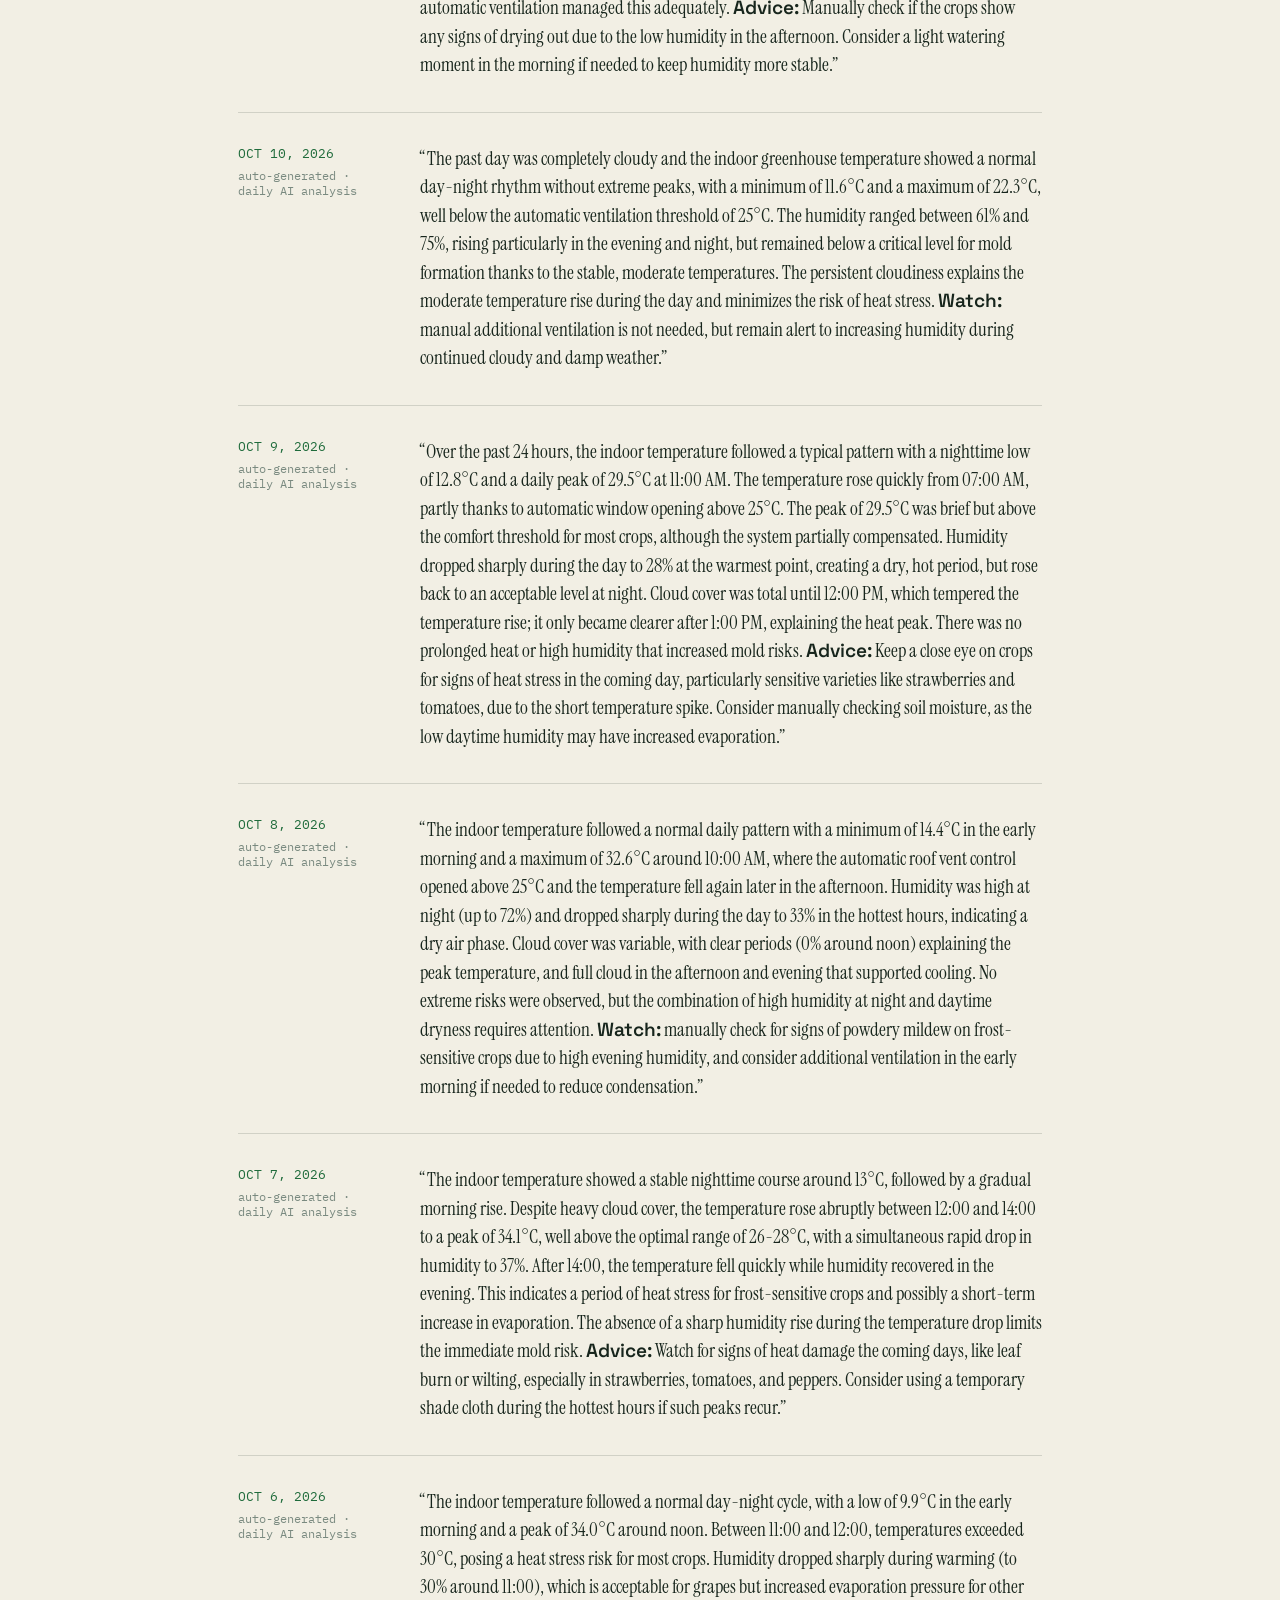
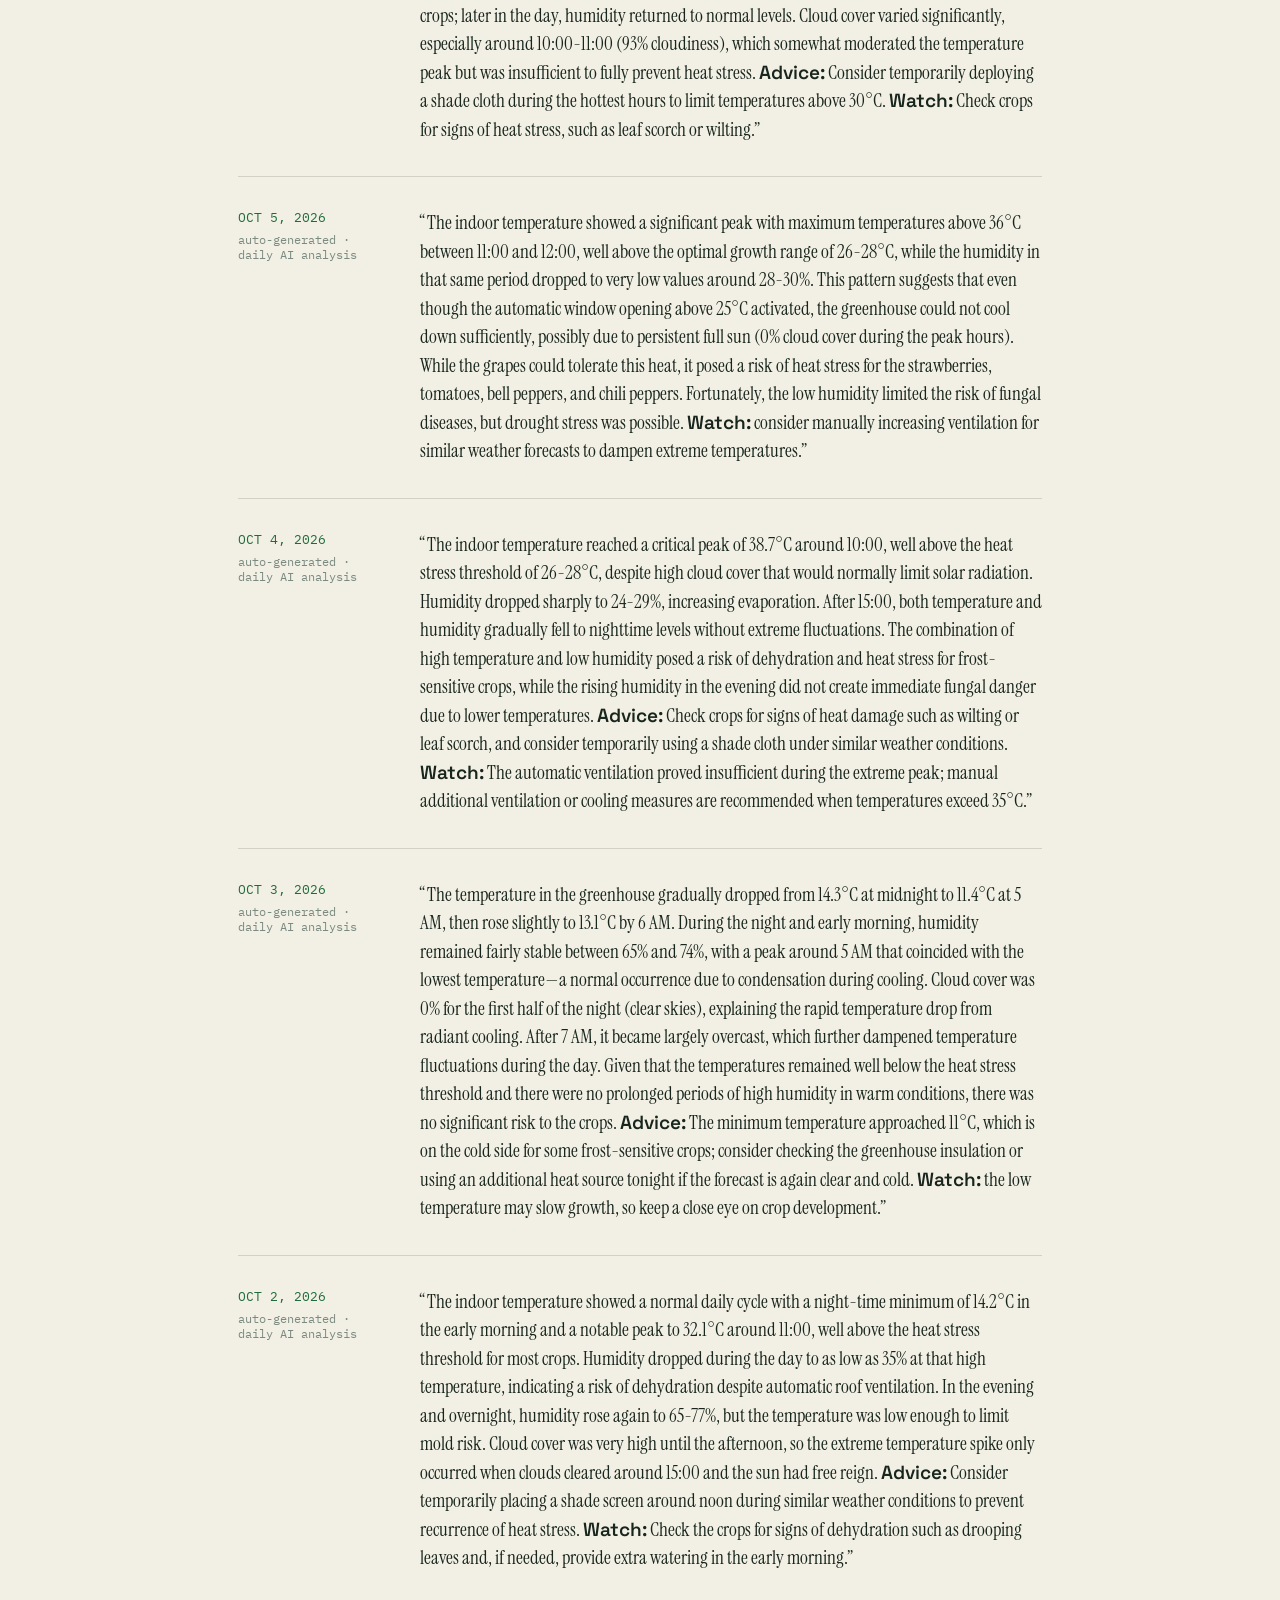
==== commit 98c2b8af: "Daily AI analysis: NOV 23, 2026" ====
--- a/ai-analyses.html
+++ b/ai-analyses.html
@@ -35,6 +35,15 @@
   <h1 class="build-log-title">Every night, read back to you.</h1>
   <div class="phase-list">
     <!-- DAILY-ANALYSIS-START — kas/scripts/daily-analysis-site-update.mjs inserts new phase-rows right after this marker -->
+    <div class="phase-row" data-auto-ts="1795392023371">
+      <div>
+        <div class="phase-tag">NOV 23, 2026</div>
+        <div class="phase-status">auto-generated &middot; daily AI analysis</div>
+      </div>
+      <div>
+        <p class="analysis-quote">&ldquo;No temperature or humidity measurements are available for the past 24 hours, making an analysis of greenhouse conditions impossible. Cloud cover showed strong fluctuations, from clear (0%) to heavily overcast (99%), which would normally affect temperature and moisture, but without sensor data this cannot be confirmed. <strong>Advice:</strong> Check whether the temperature and humidity sensors are functioning and restore measurements, so automatic control can operate optimally and crop risks can be monitored.&rdquo;</p>
+      </div>
+    </div>
     <div class="phase-row" data-auto-ts="1795305633198">
       <div>
         <div class="phase-tag">NOV 22, 2026</div>
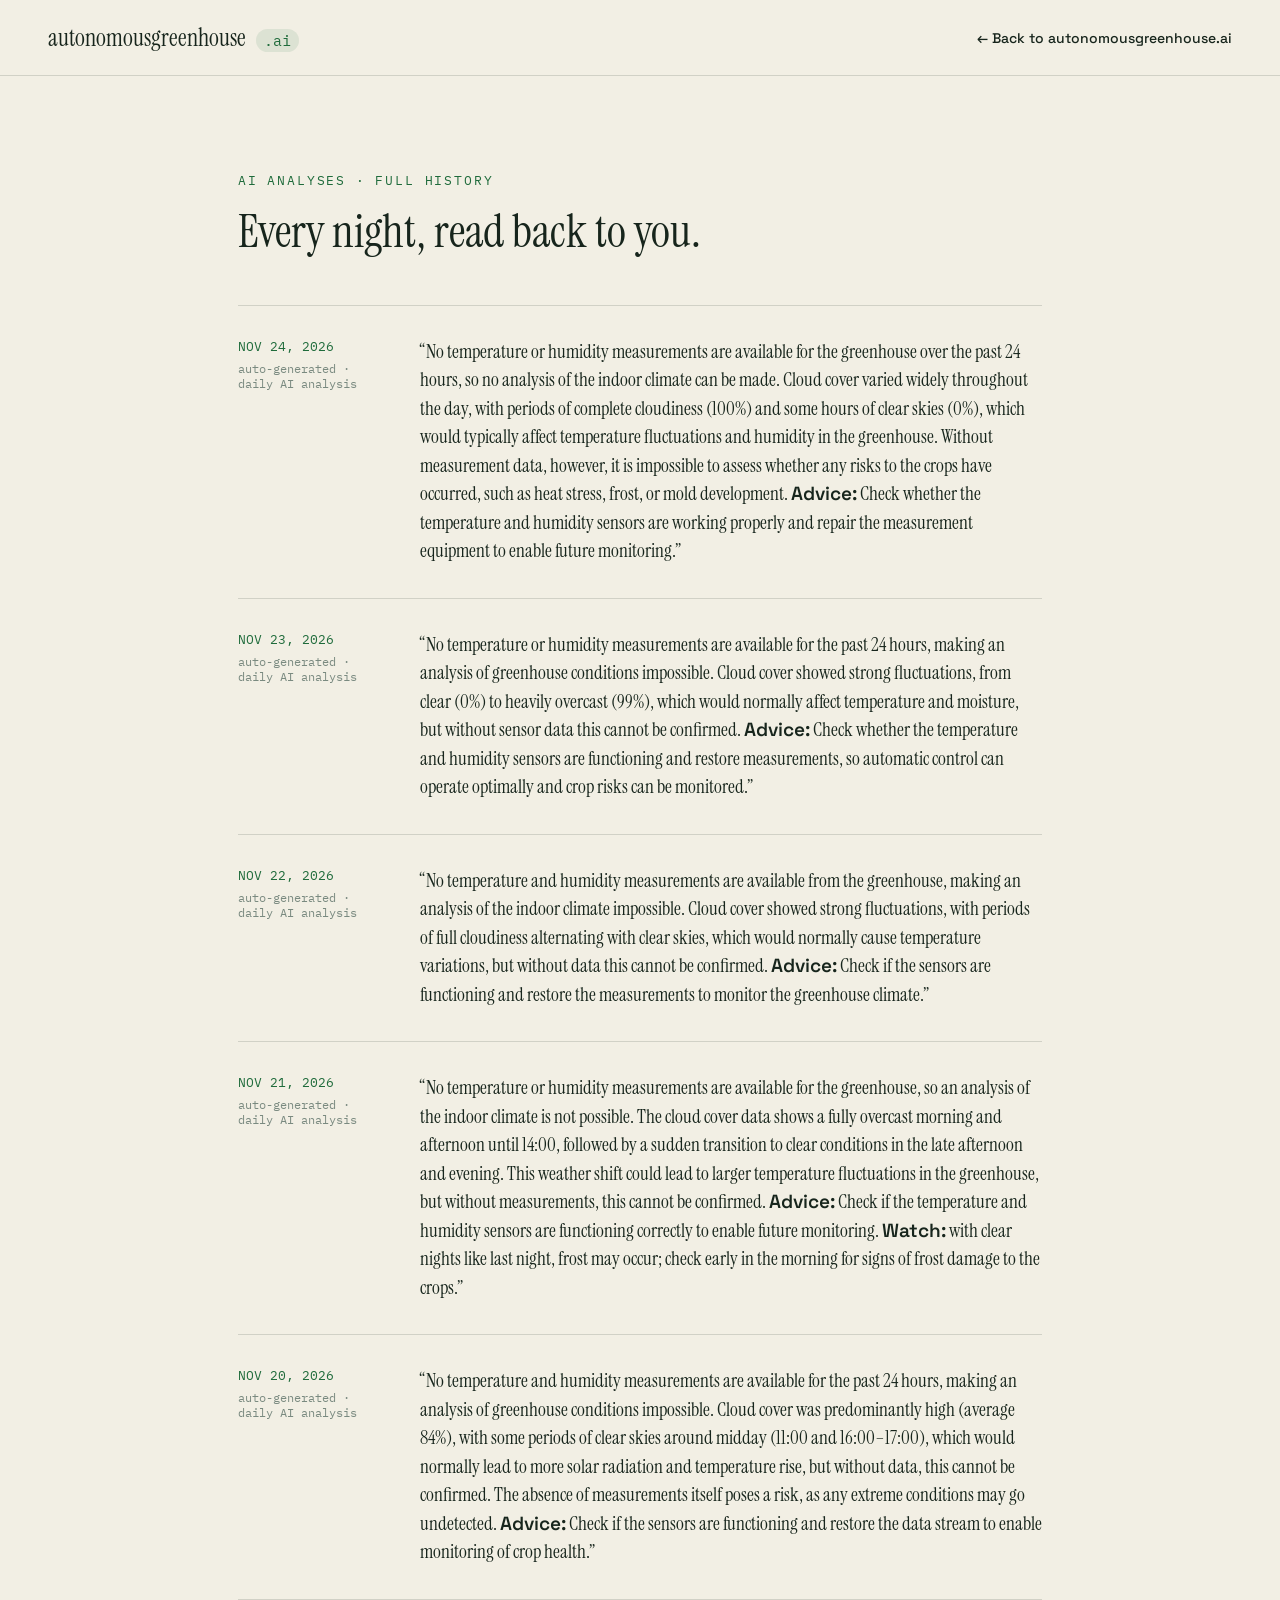
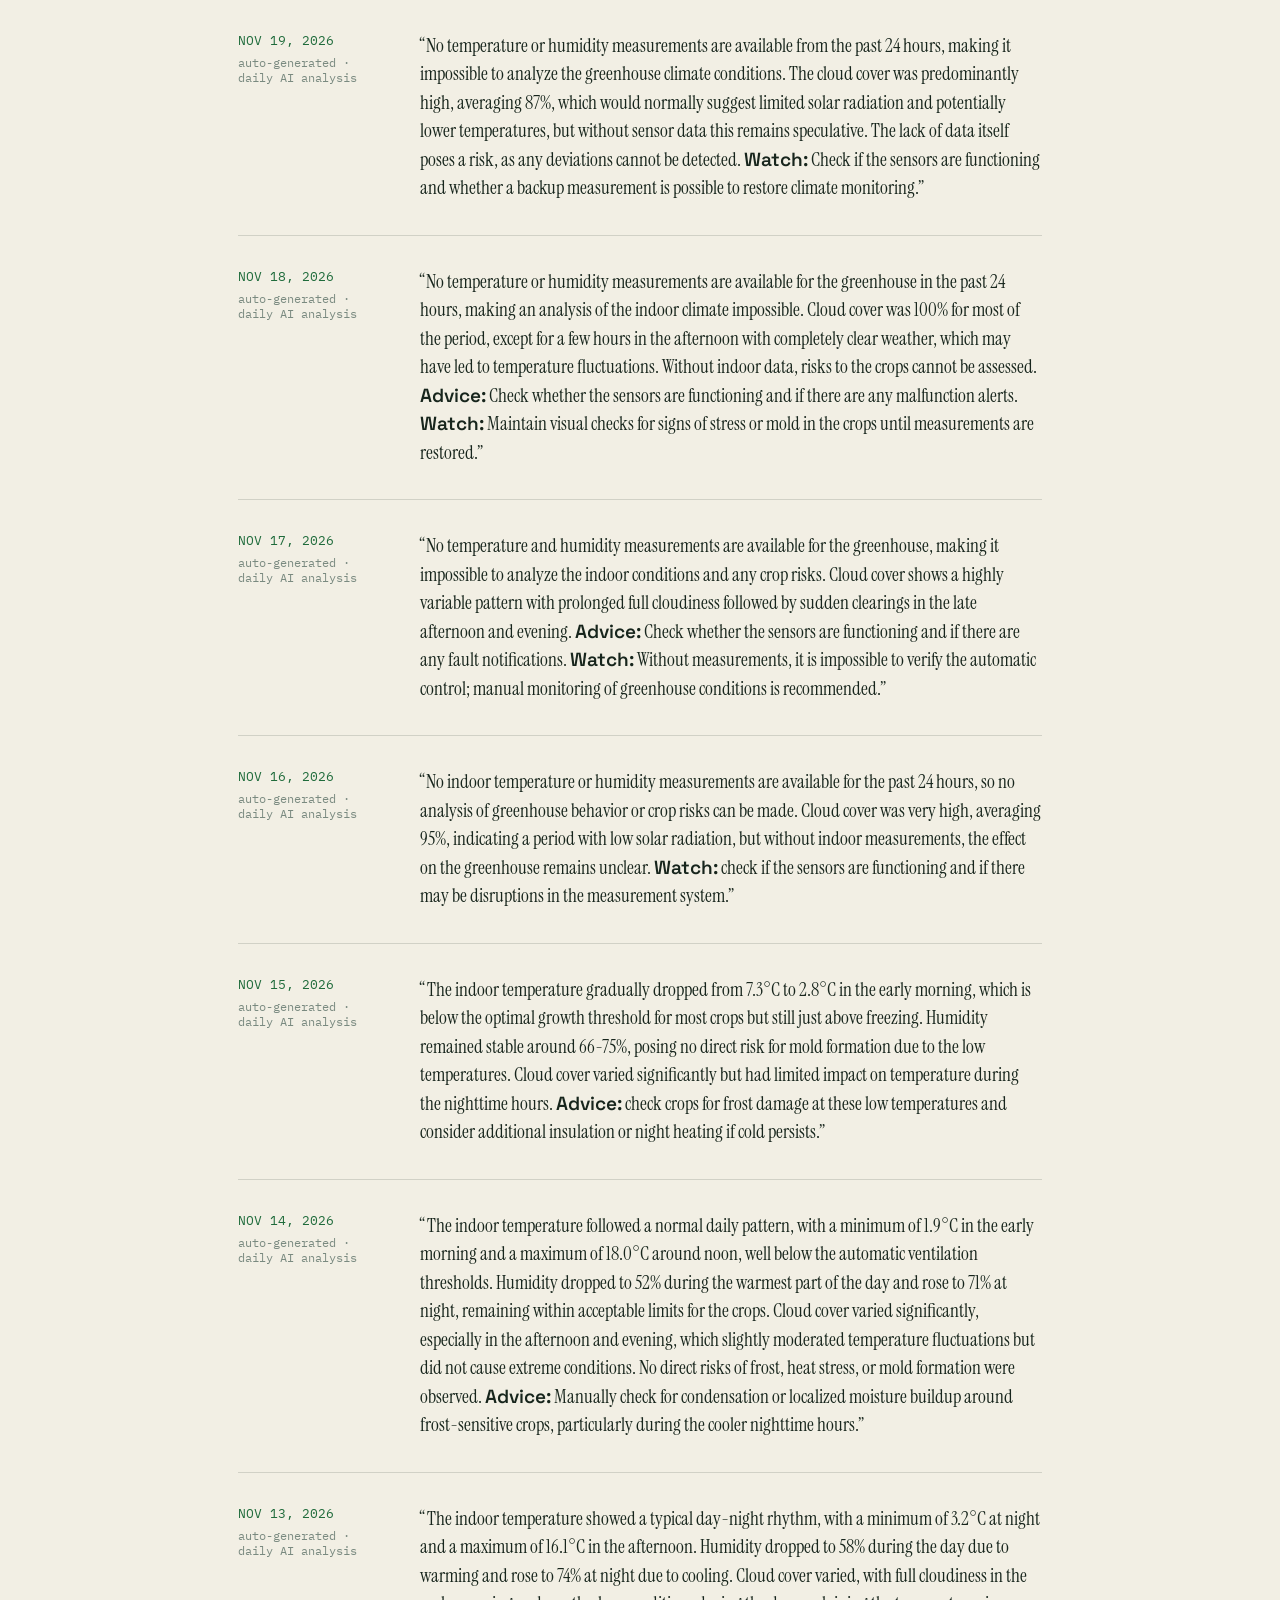
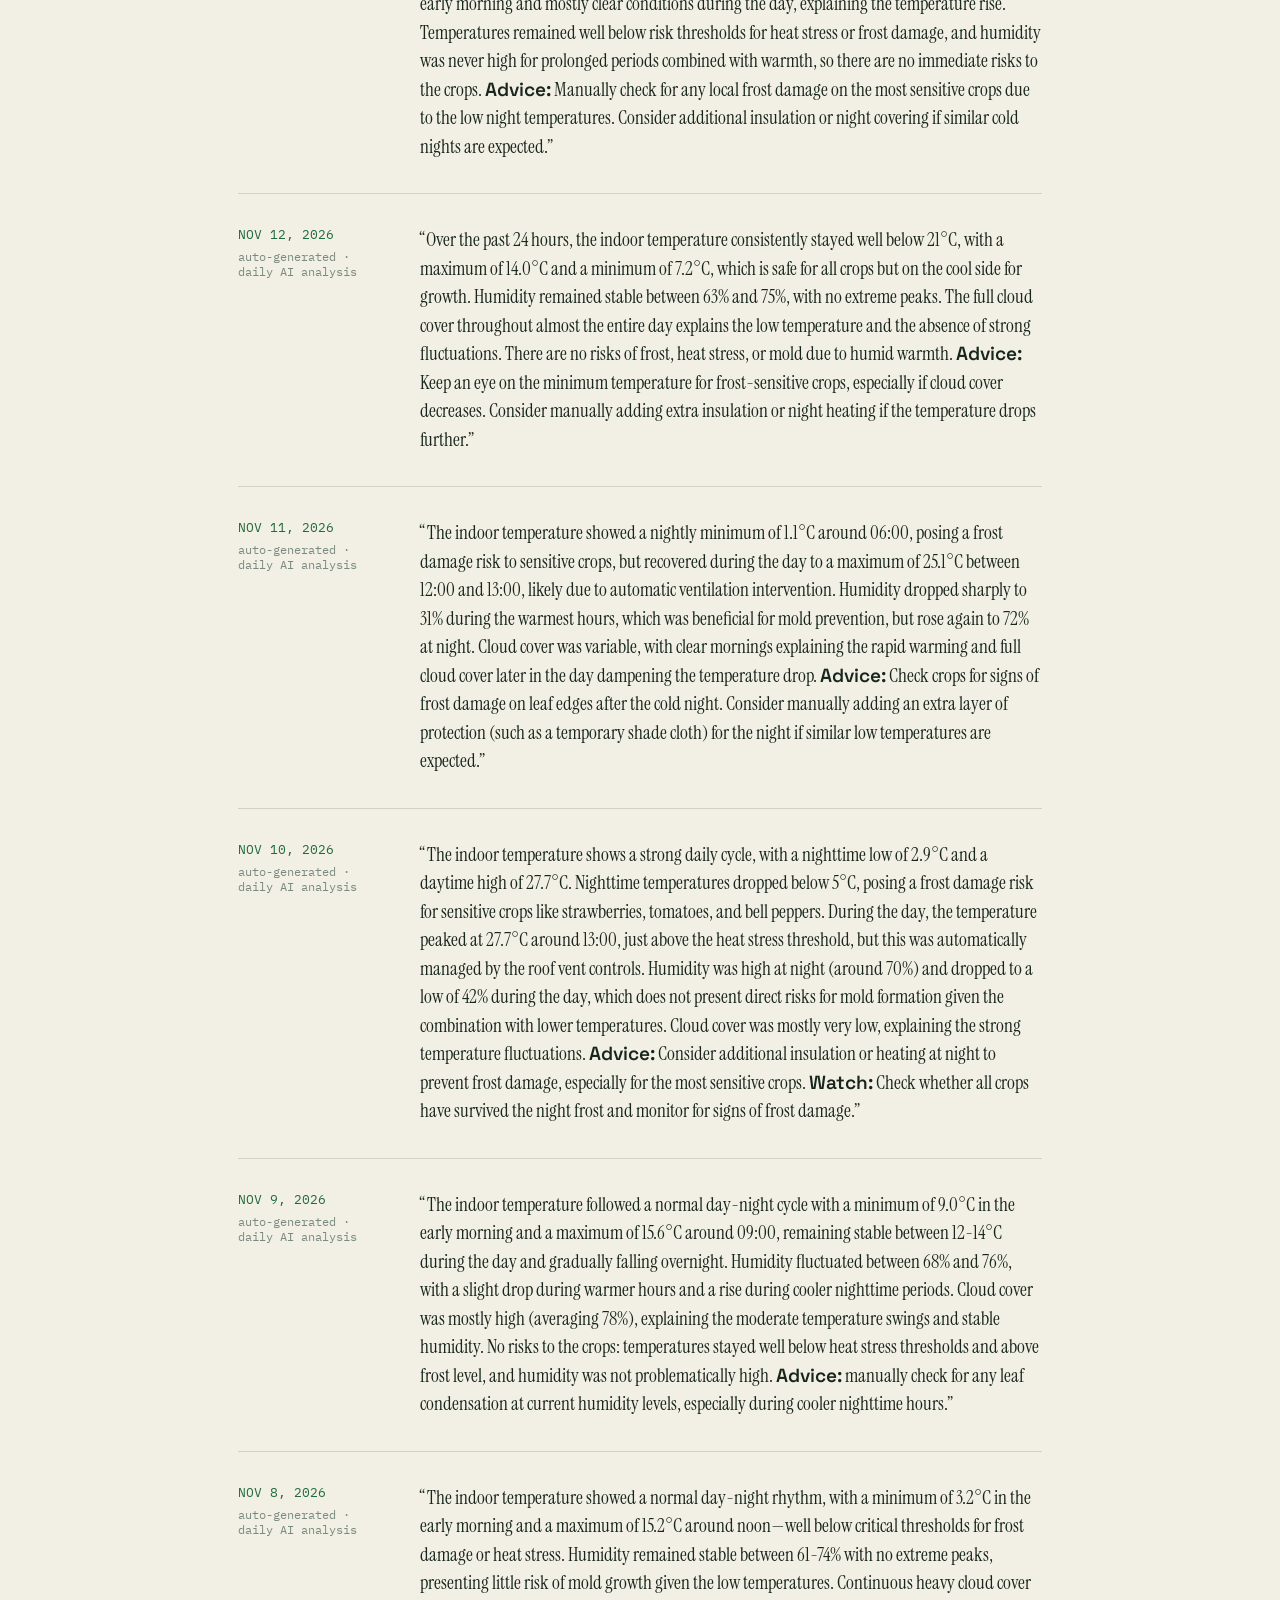
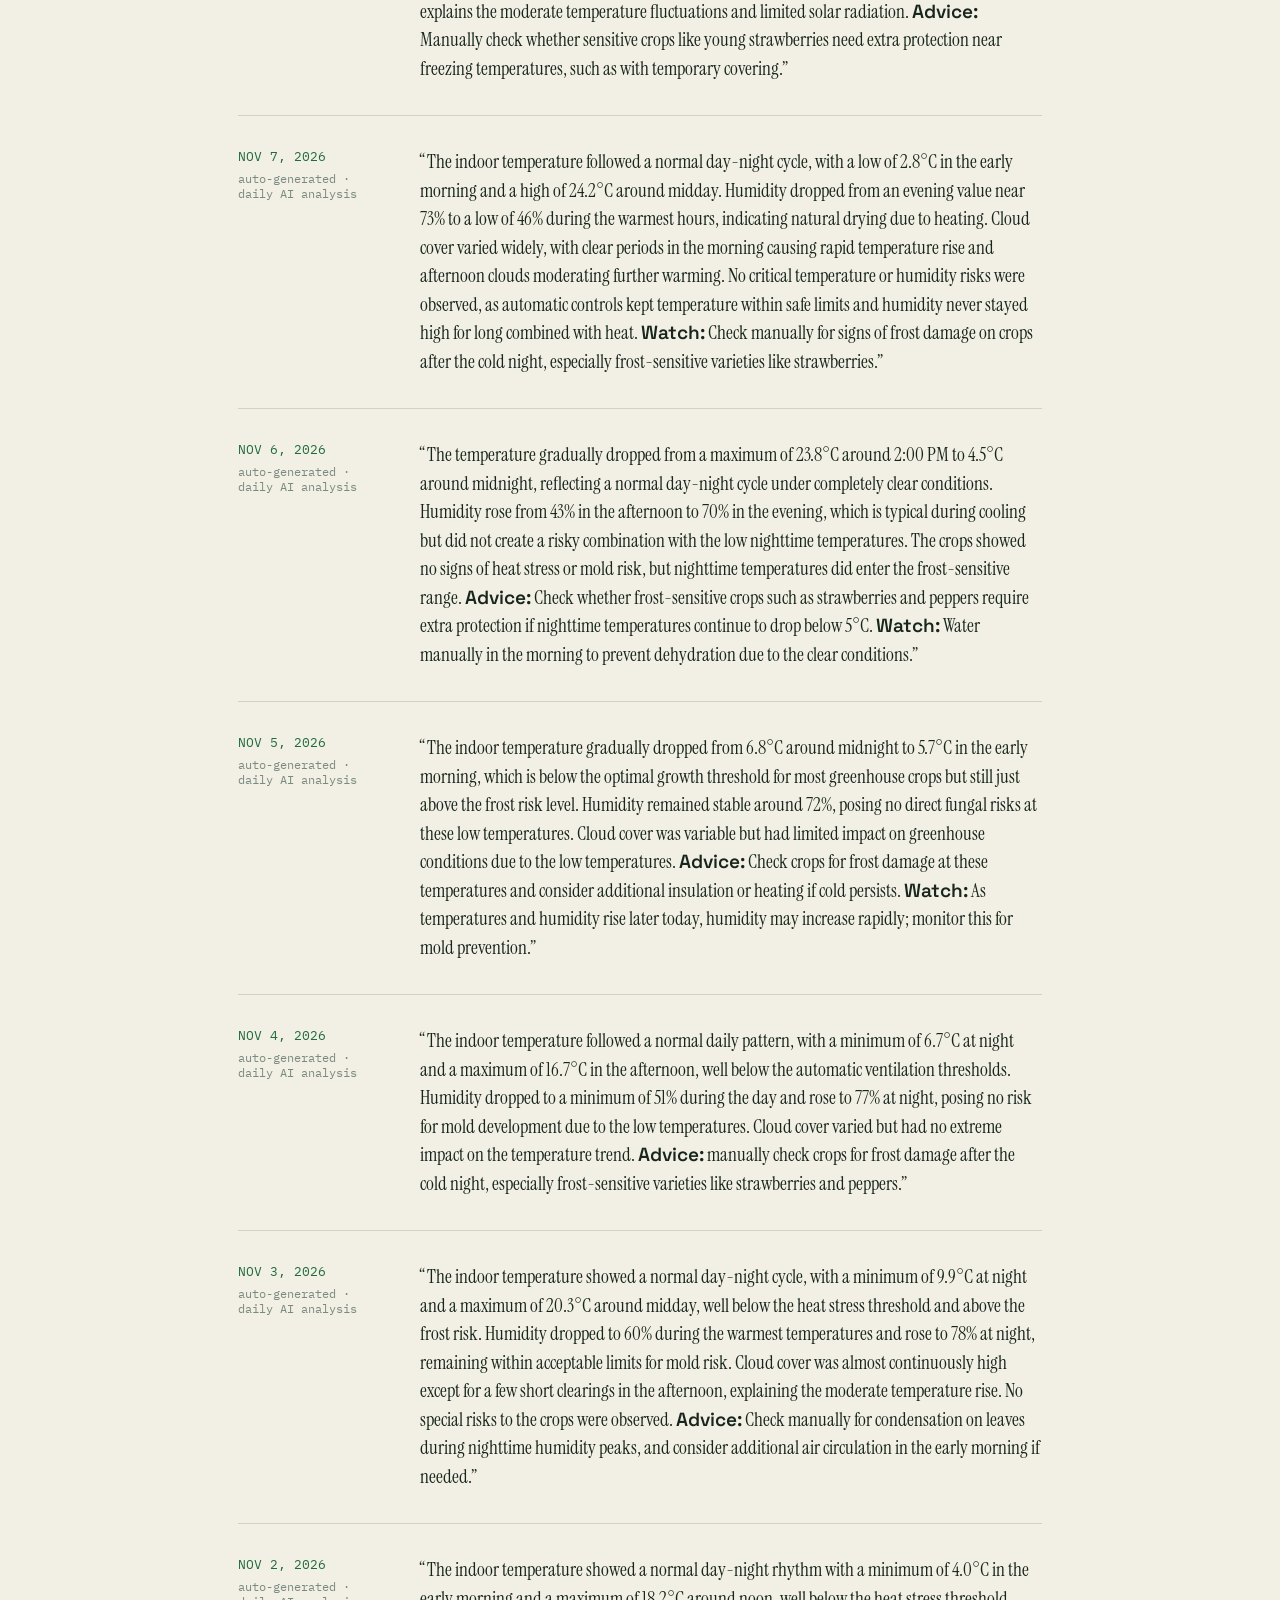
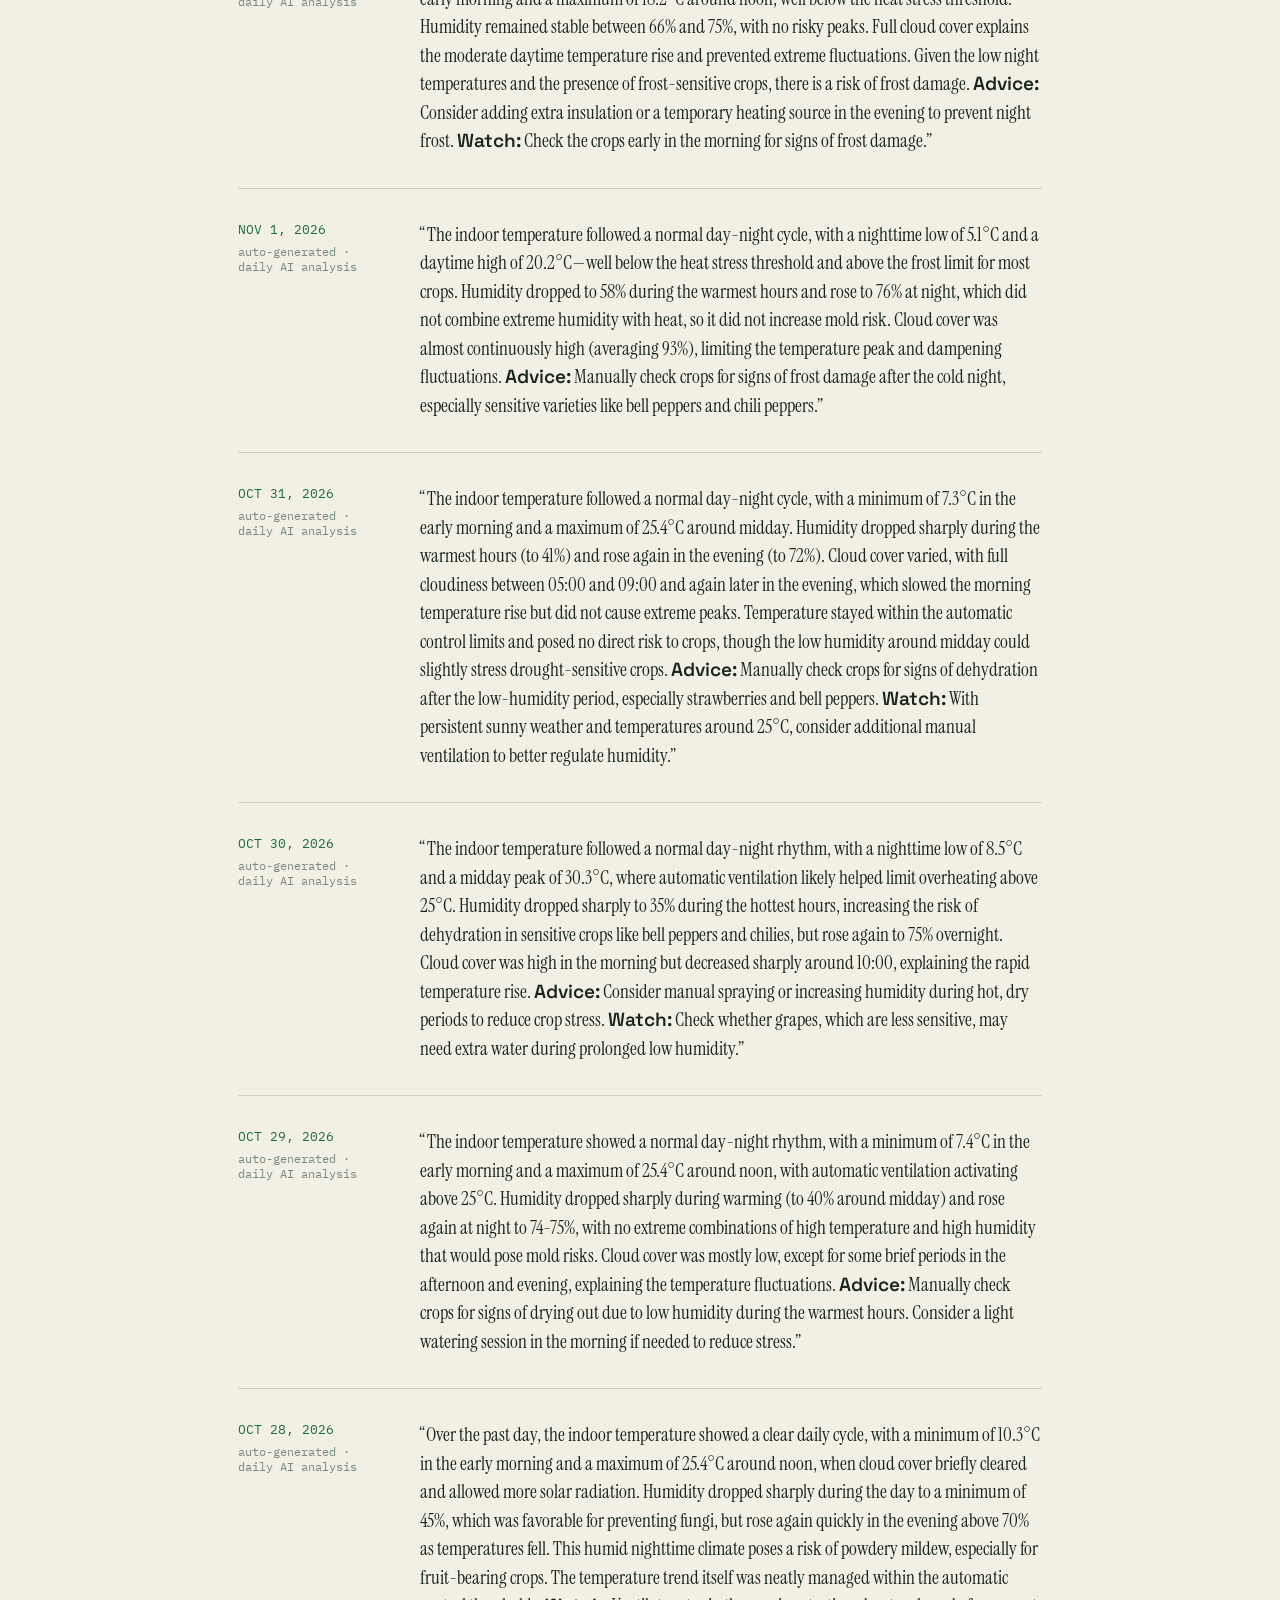
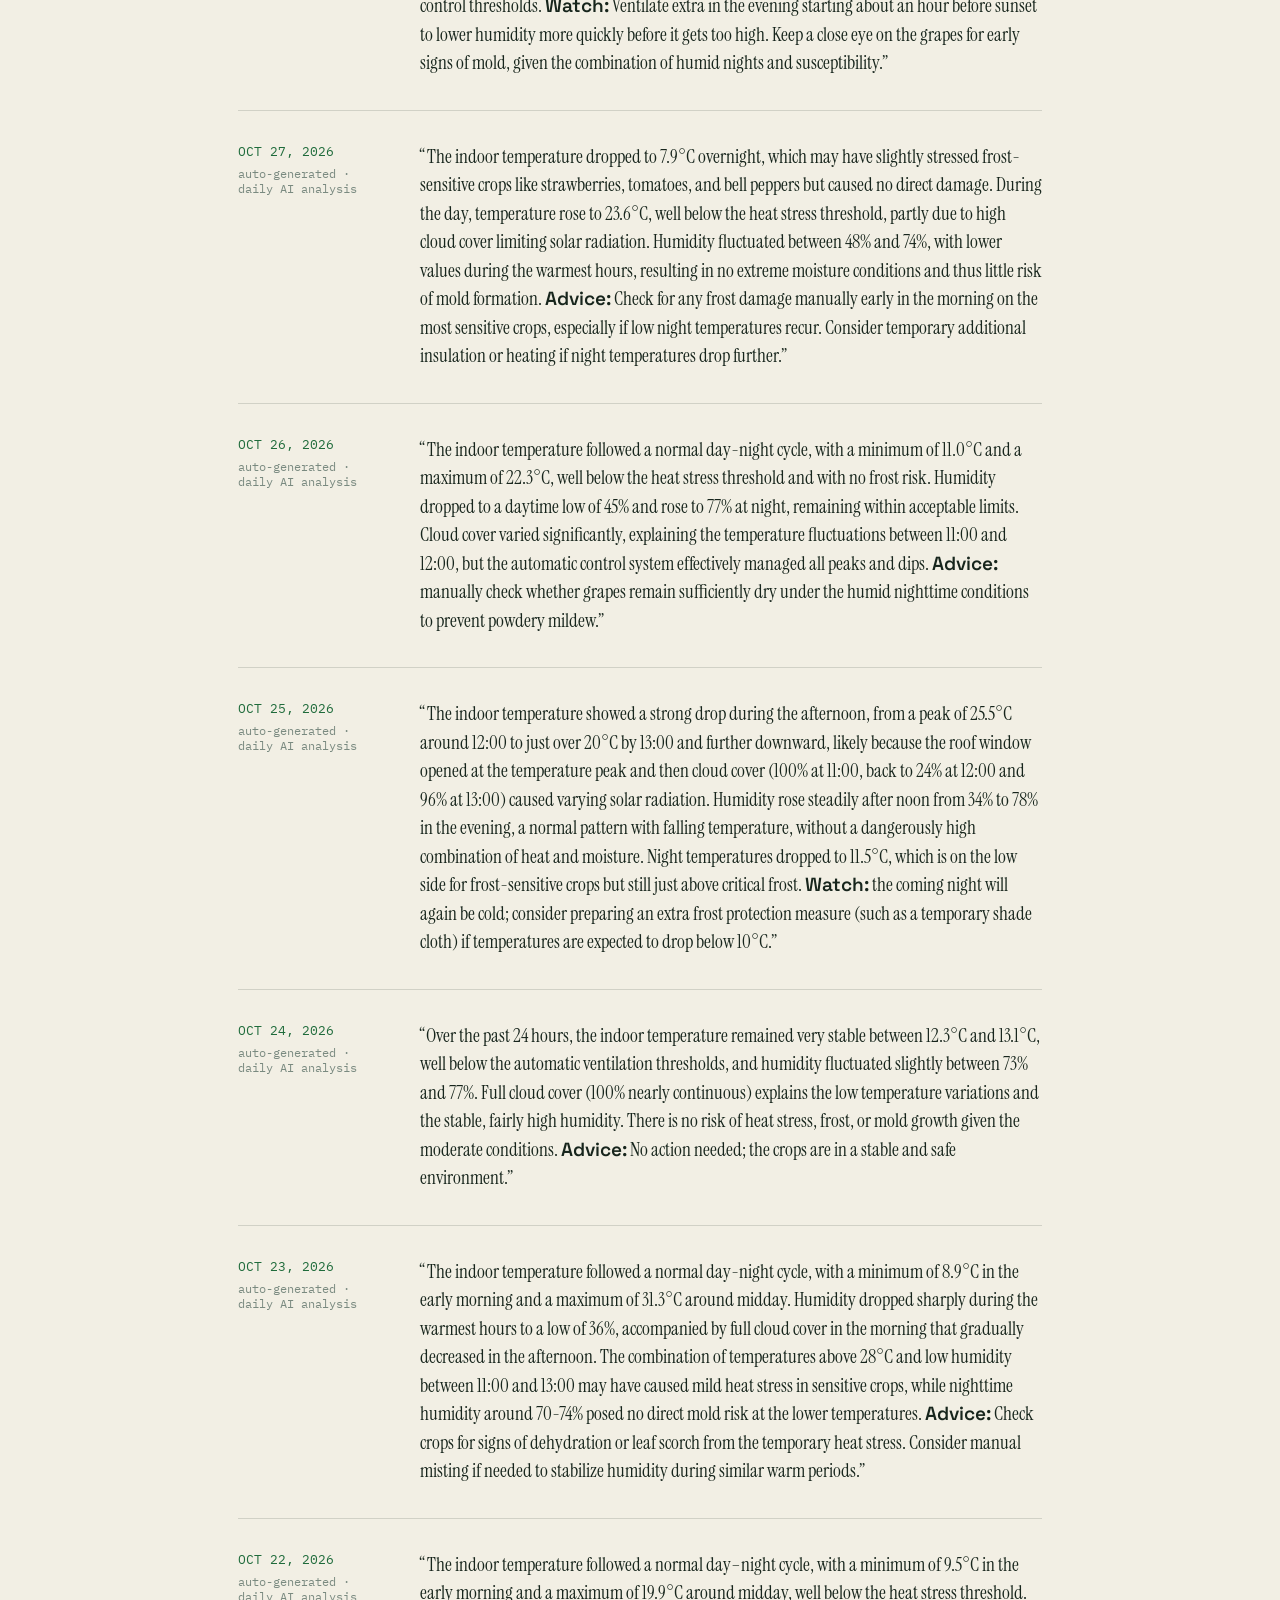
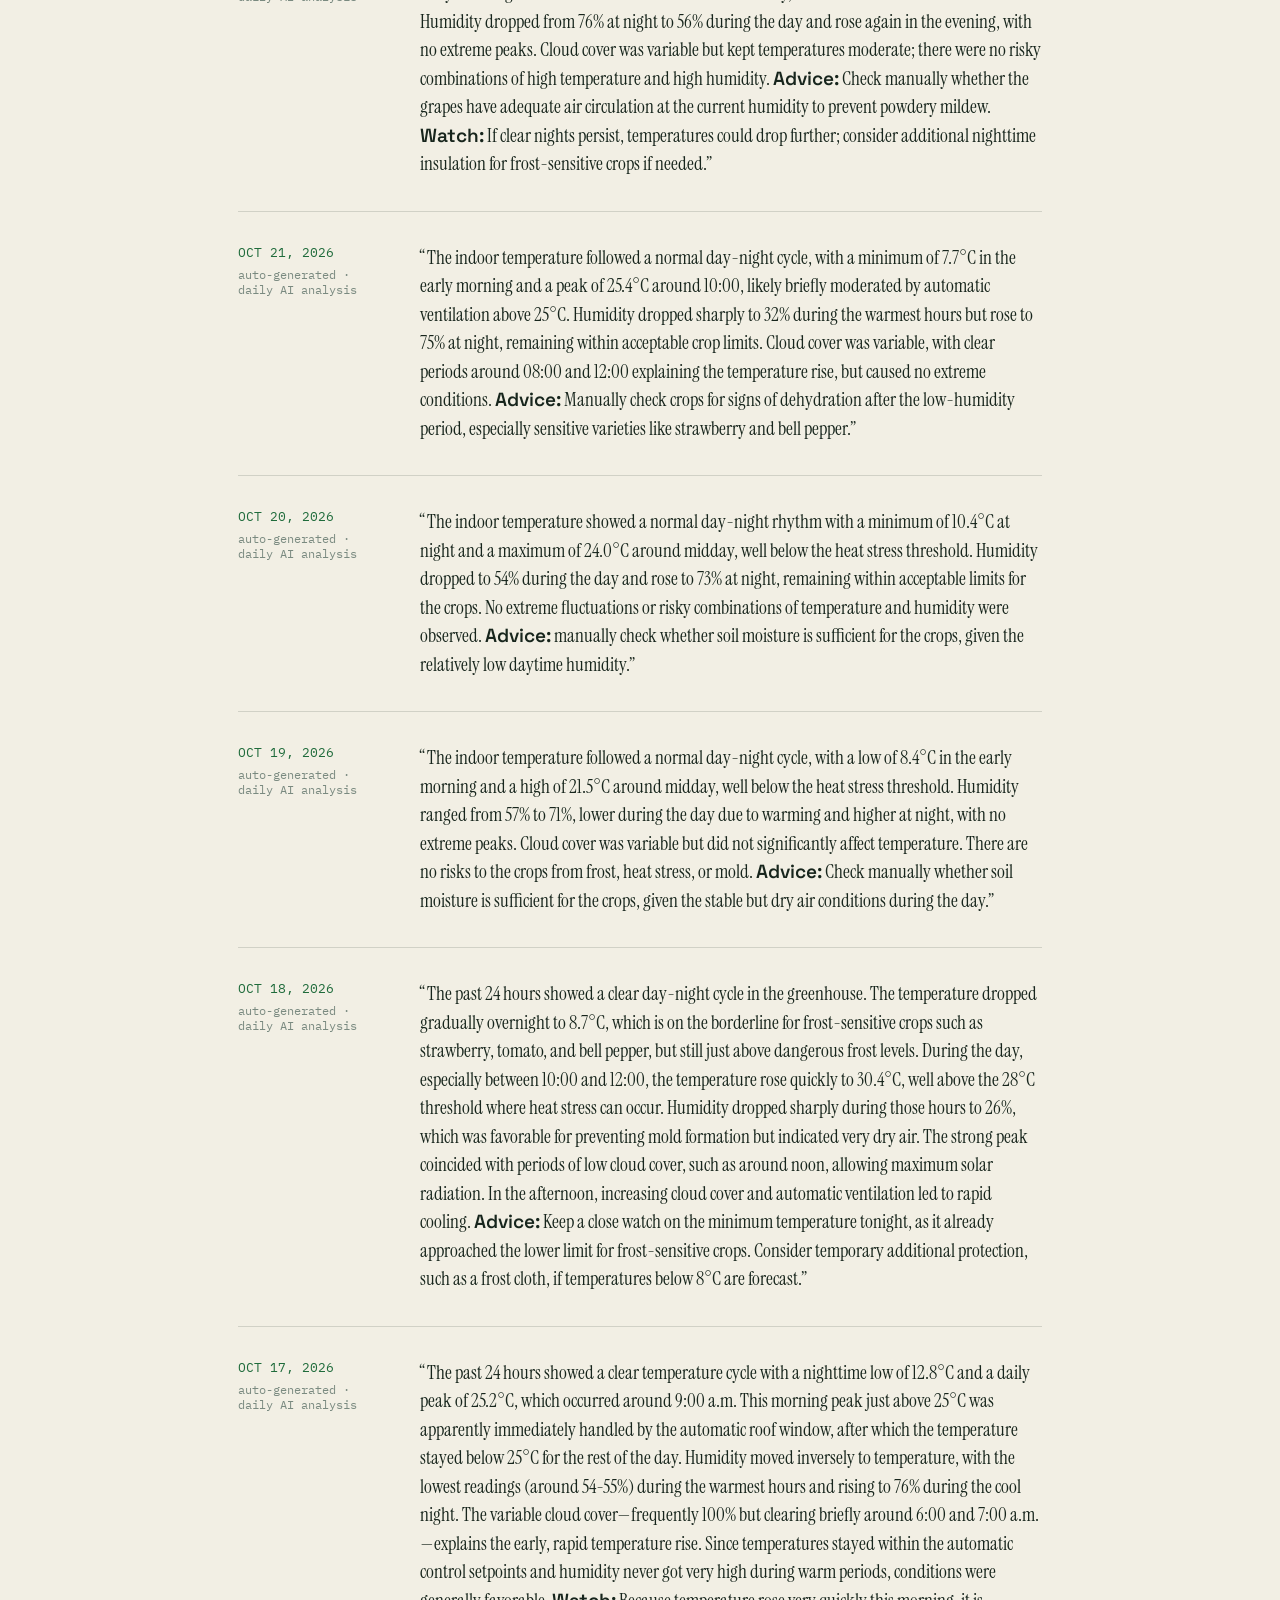
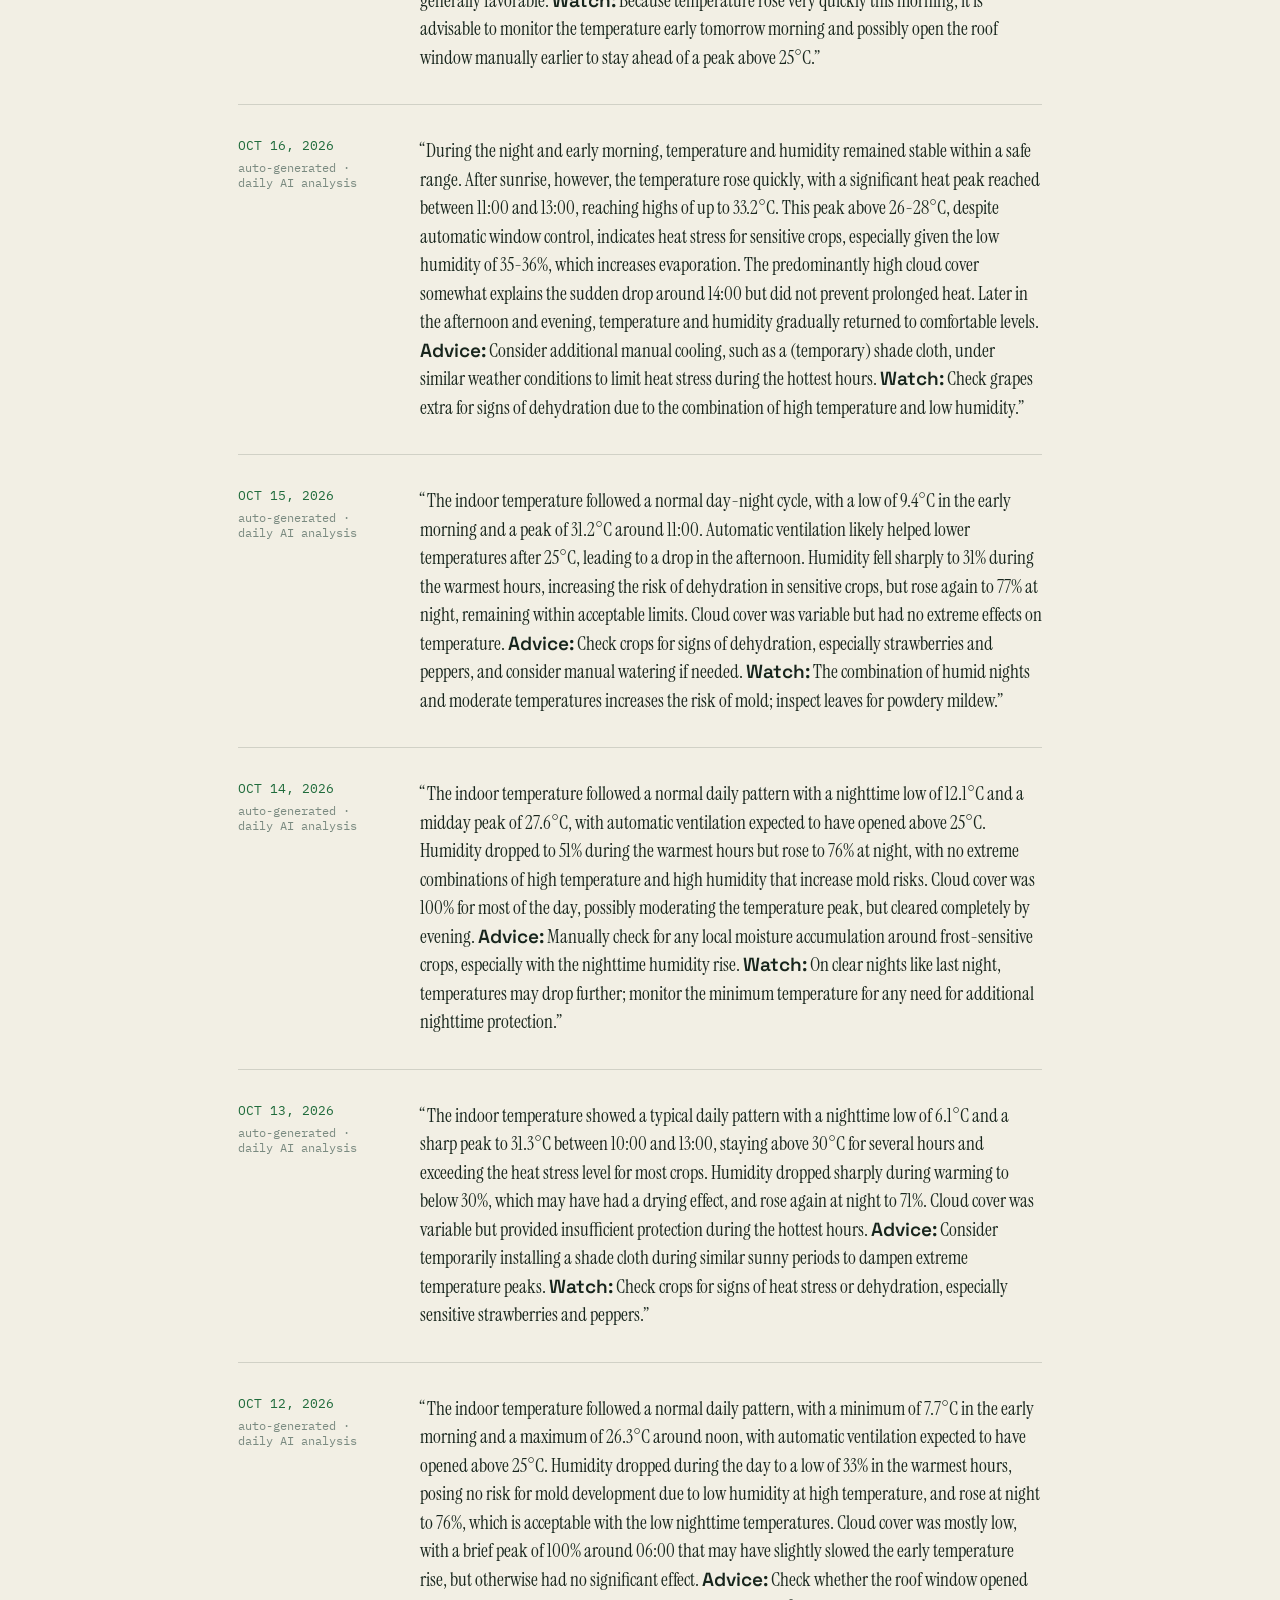
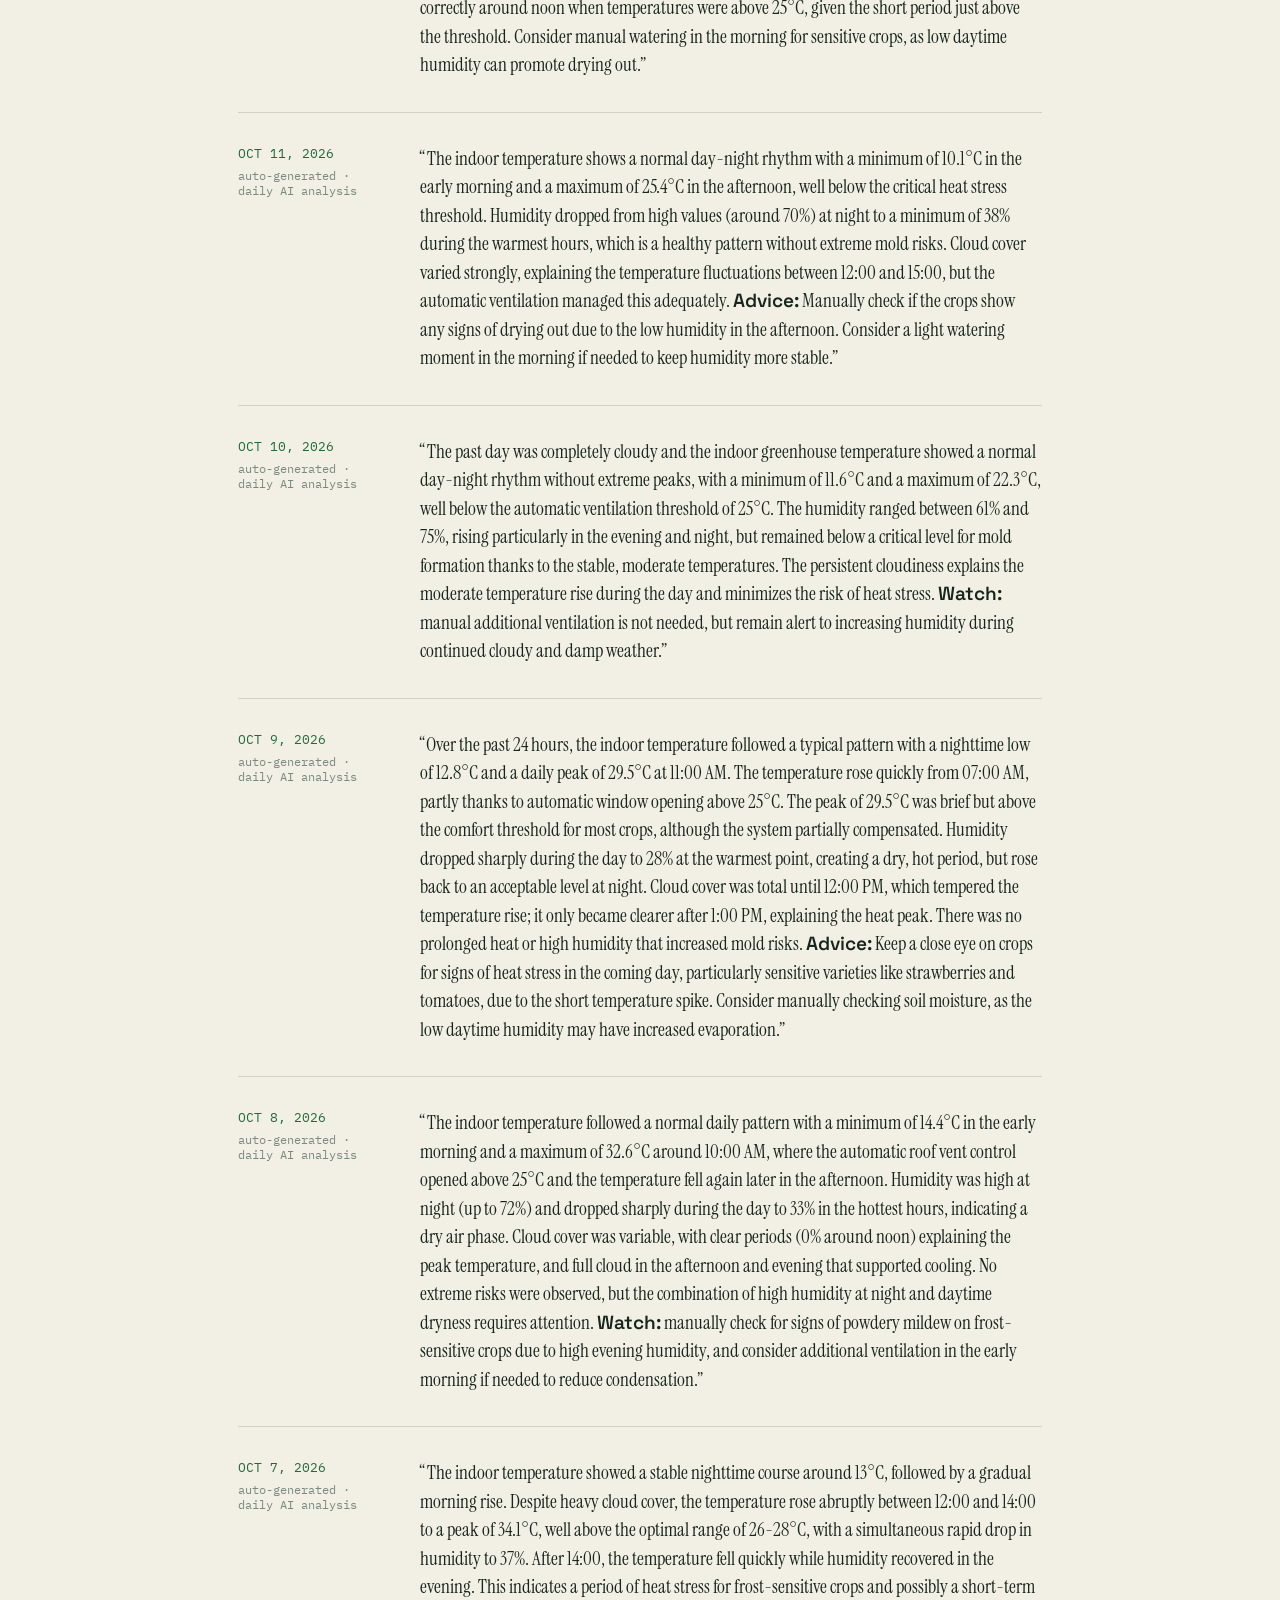
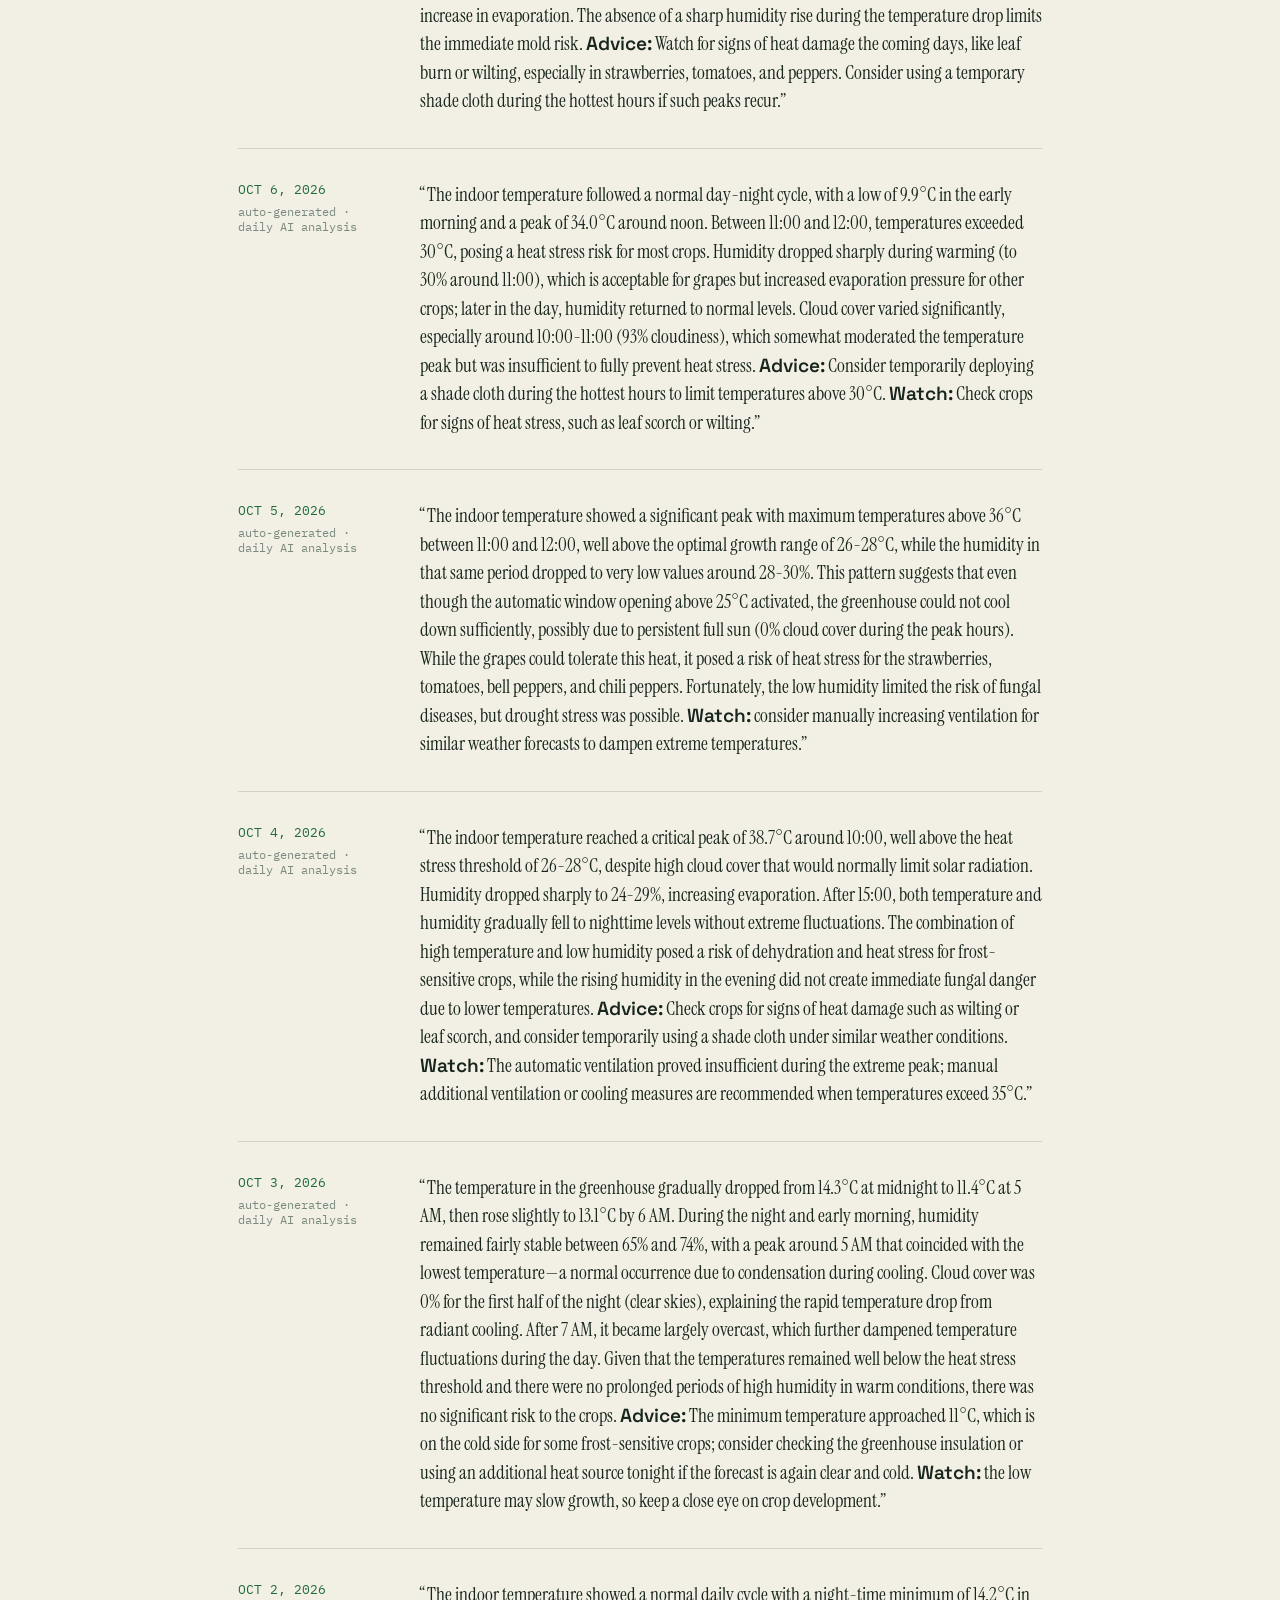
==== commit d2bc2c62: "Daily AI analysis: NOV 24, 2026" ====
--- a/ai-analyses.html
+++ b/ai-analyses.html
@@ -35,6 +35,16 @@
   <h1 class="build-log-title">Every night, read back to you.</h1>
   <div class="phase-list">
     <!-- DAILY-ANALYSIS-START — kas/scripts/daily-analysis-site-update.mjs inserts new phase-rows right after this marker -->
+    <div class="phase-row" data-auto-ts="1795478426607">
+      <div>
+        <div class="phase-tag">NOV 24, 2026</div>
+        <div class="phase-status">auto-generated &middot; daily AI analysis</div>
+      </div>
+      <div>
+        <p class="analysis-quote">&ldquo;No temperature or humidity measurements are available for the greenhouse over the past 24 hours, so no analysis of the indoor climate can be made. Cloud cover varied widely throughout the day, with periods of complete cloudiness (100%) and some hours of clear skies (0%), which would typically affect temperature fluctuations and humidity in the greenhouse. Without measurement data, however, it is impossible to assess whether any risks to the crops have occurred, such as heat stress, frost, or mold development.
+<strong>Advice:</strong> Check whether the temperature and humidity sensors are working properly and repair the measurement equipment to enable future monitoring.&rdquo;</p>
+      </div>
+    </div>
     <div class="phase-row" data-auto-ts="1795392023371">
       <div>
         <div class="phase-tag">NOV 23, 2026</div>
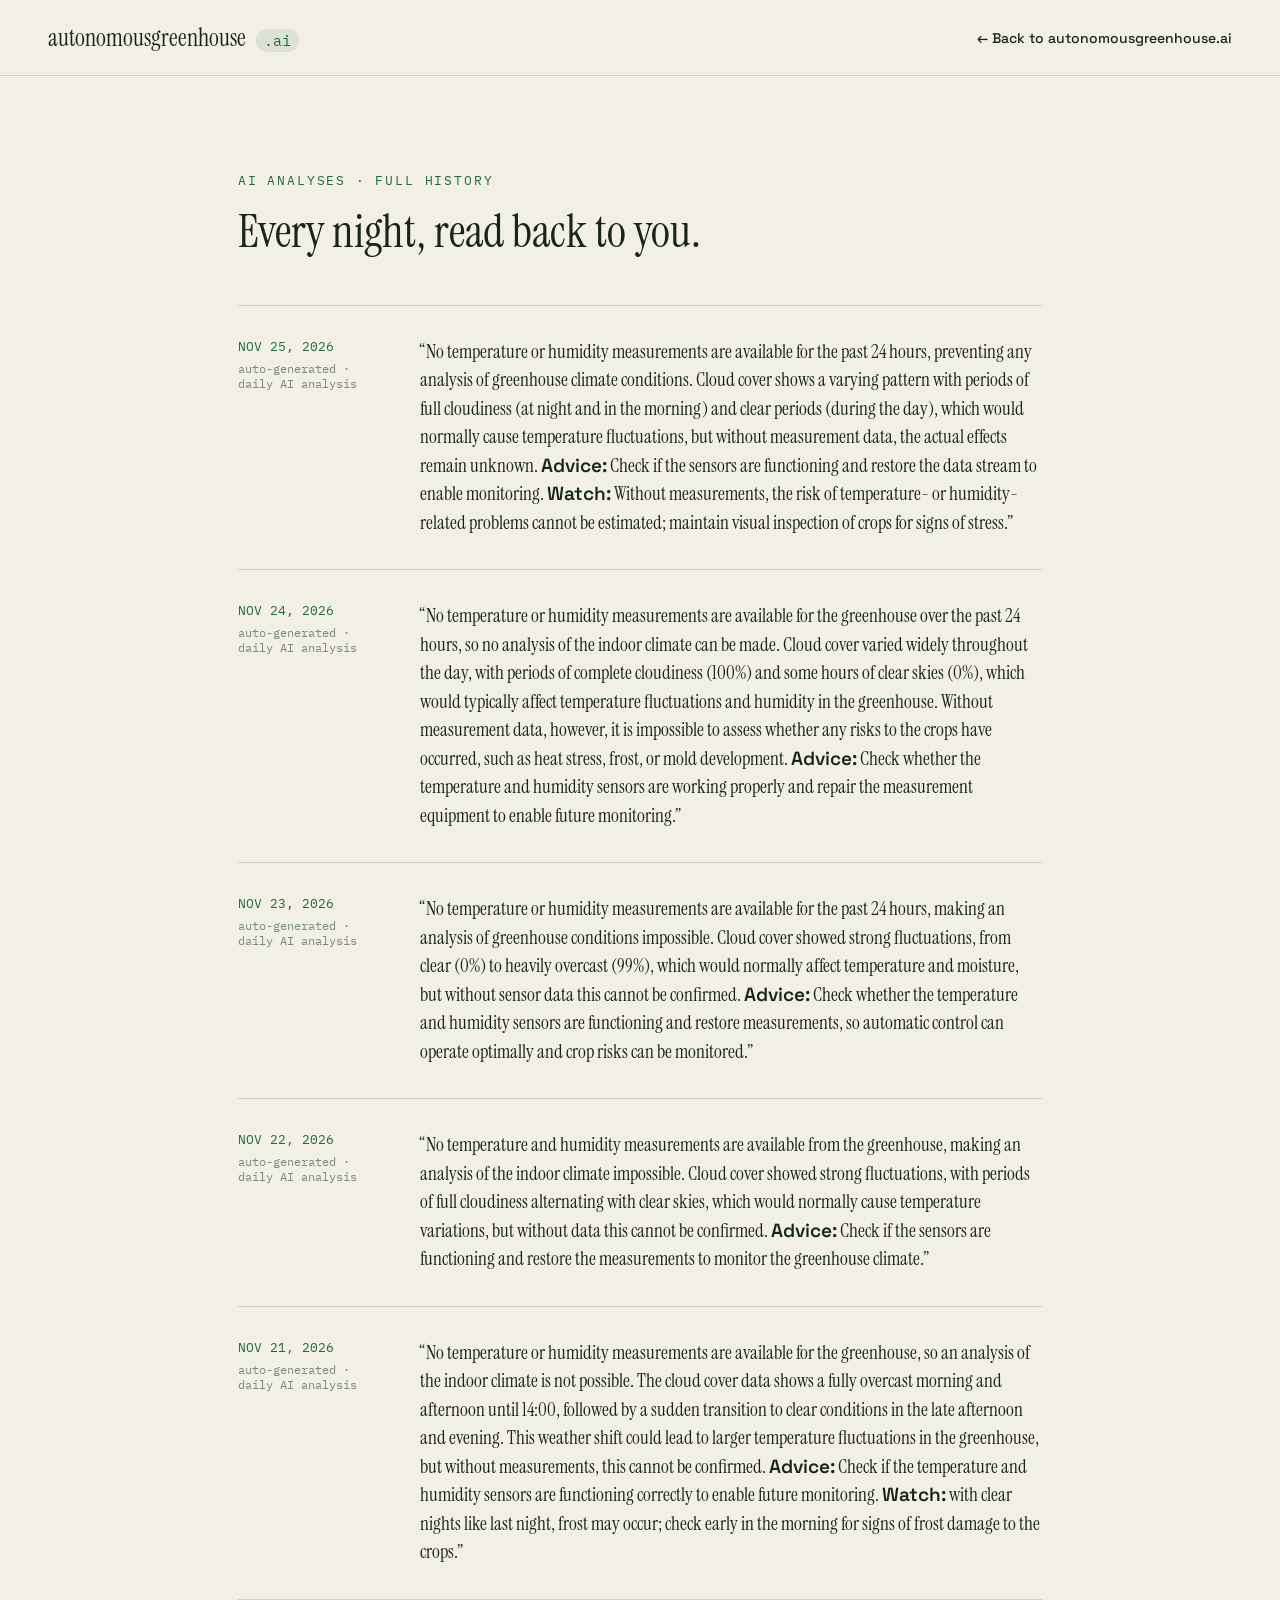
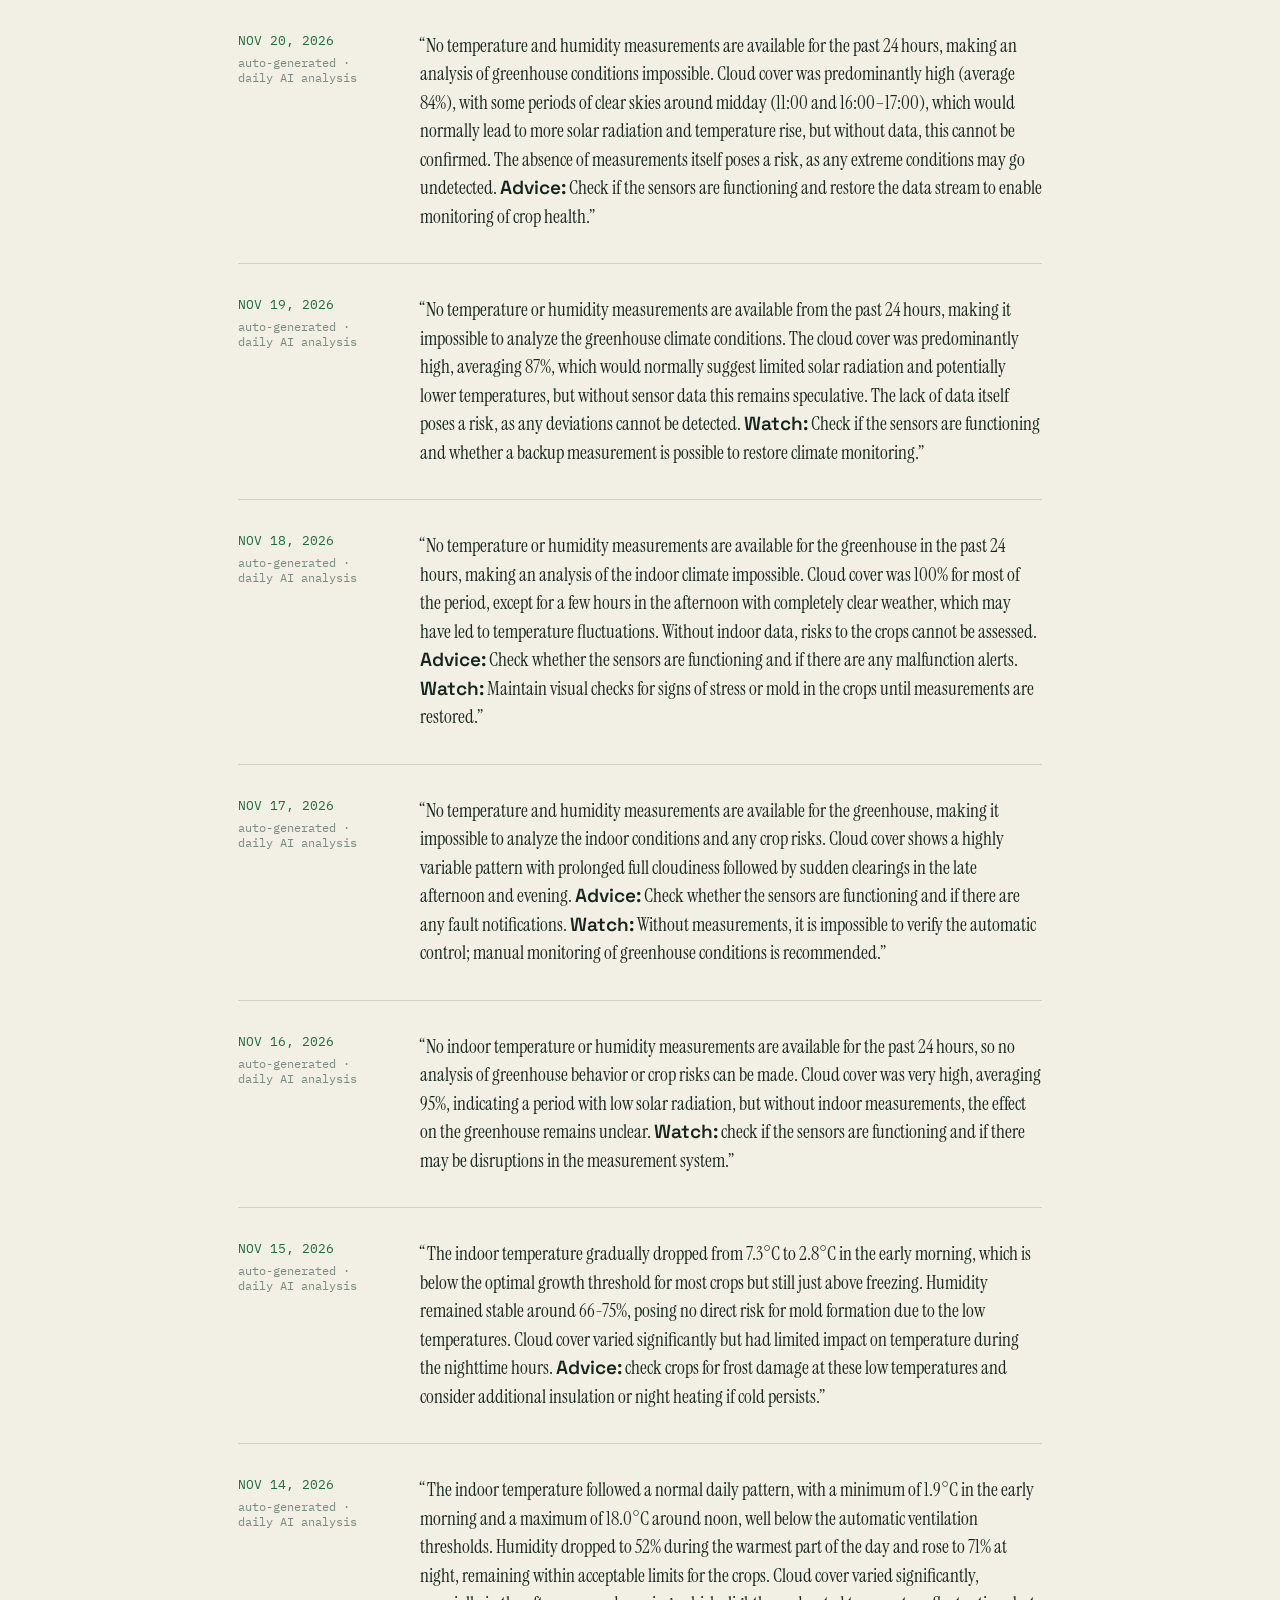
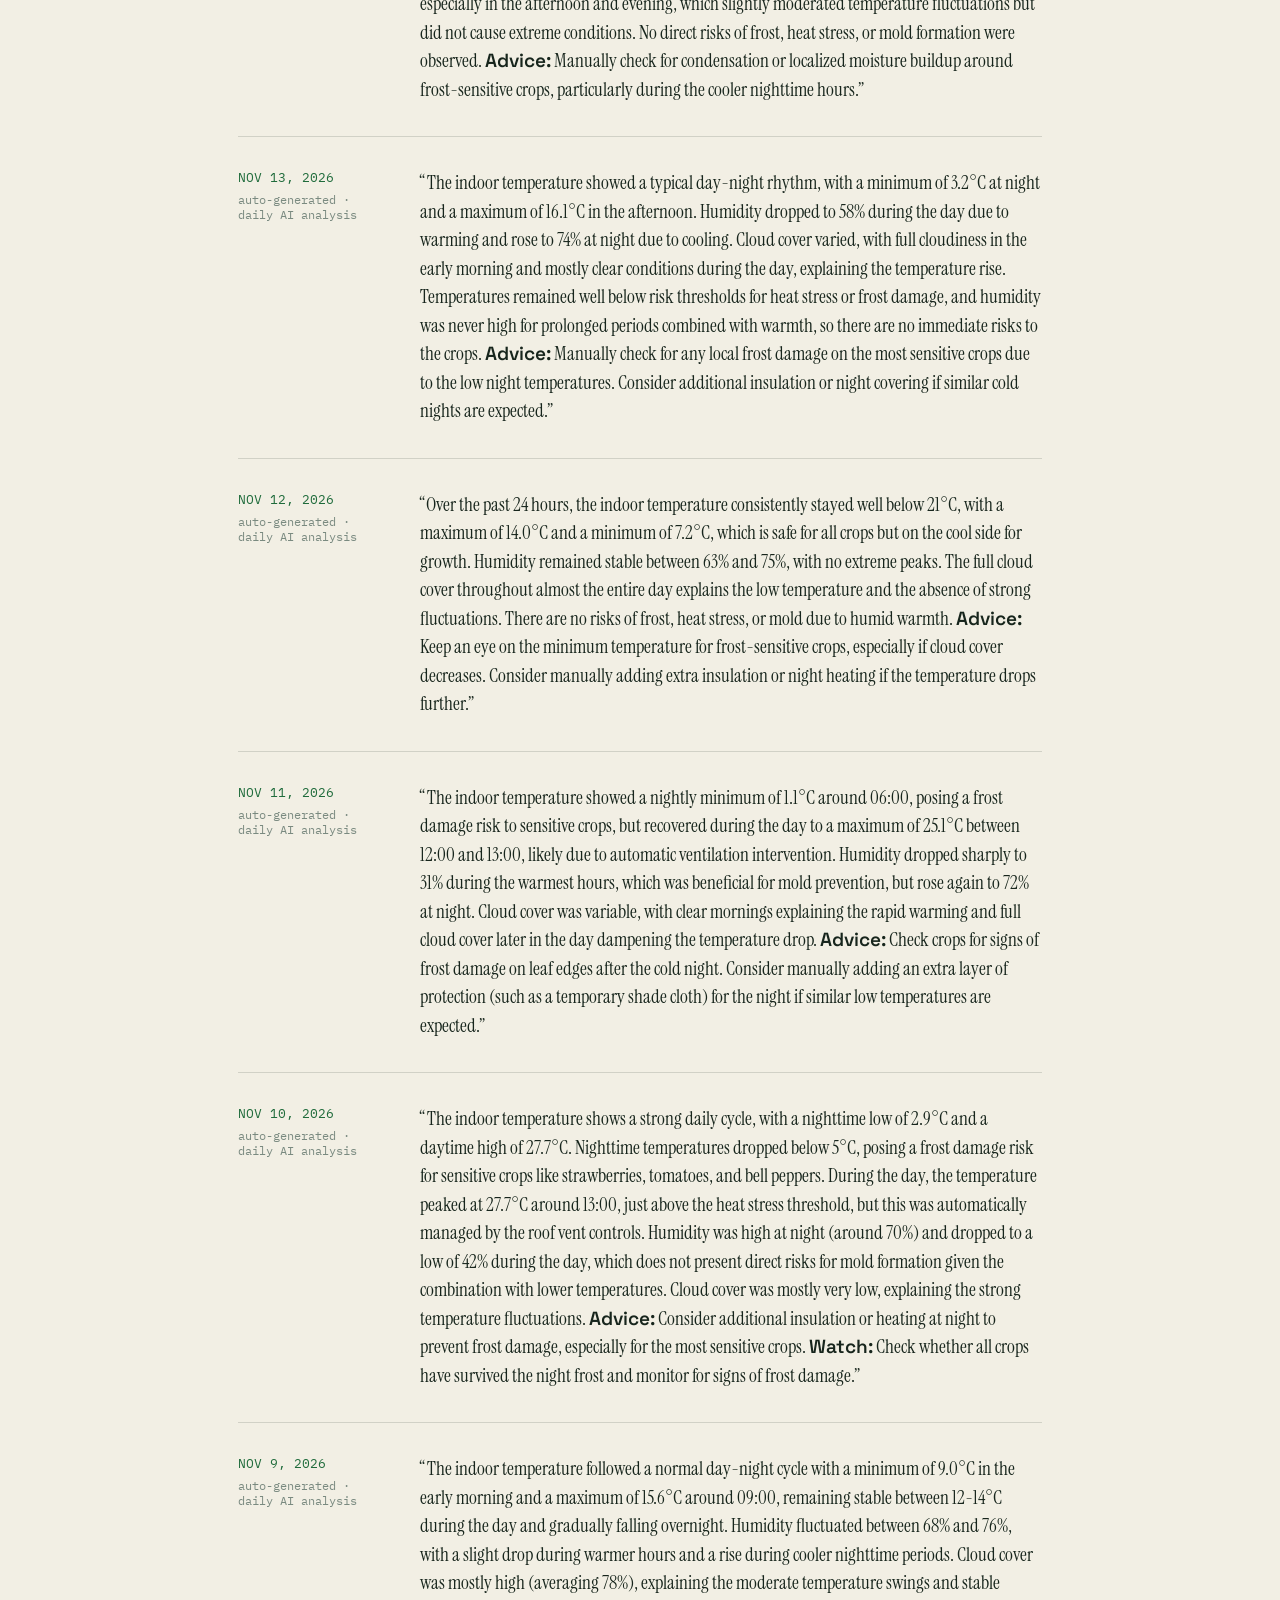
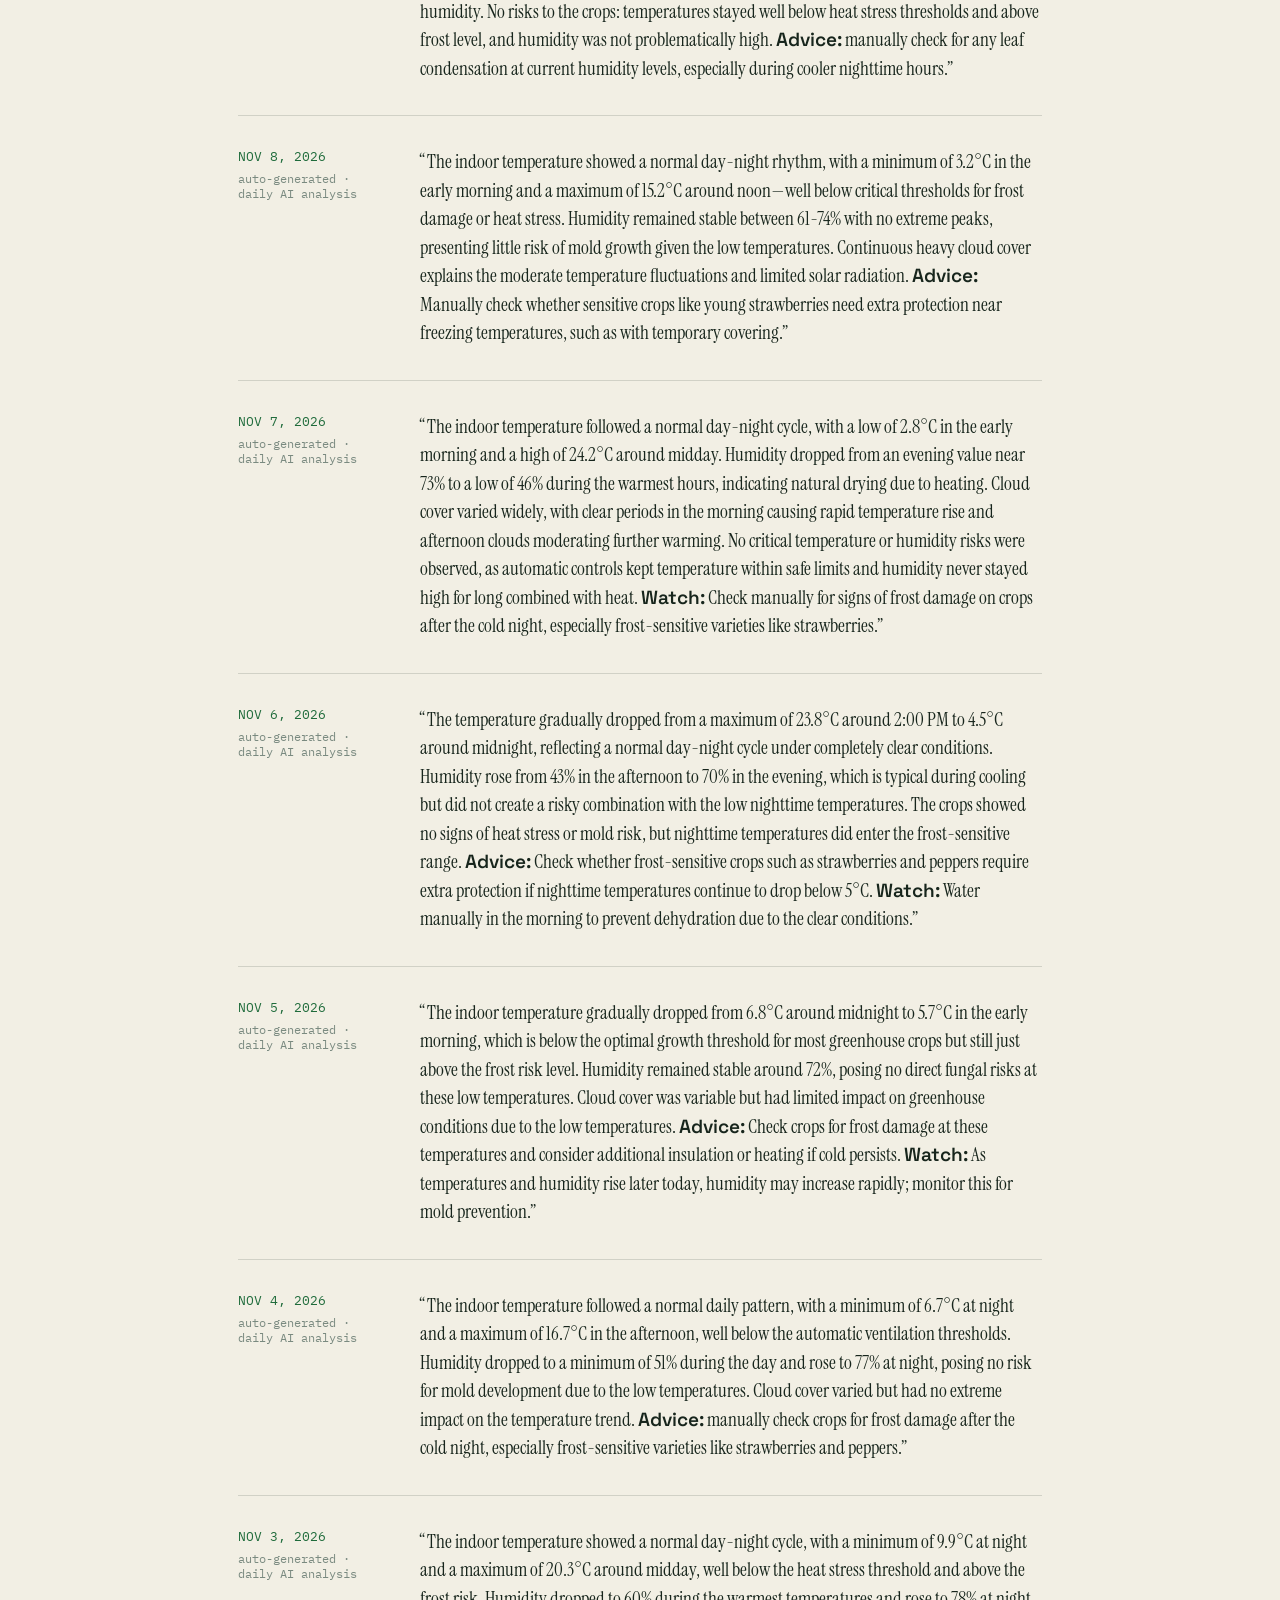
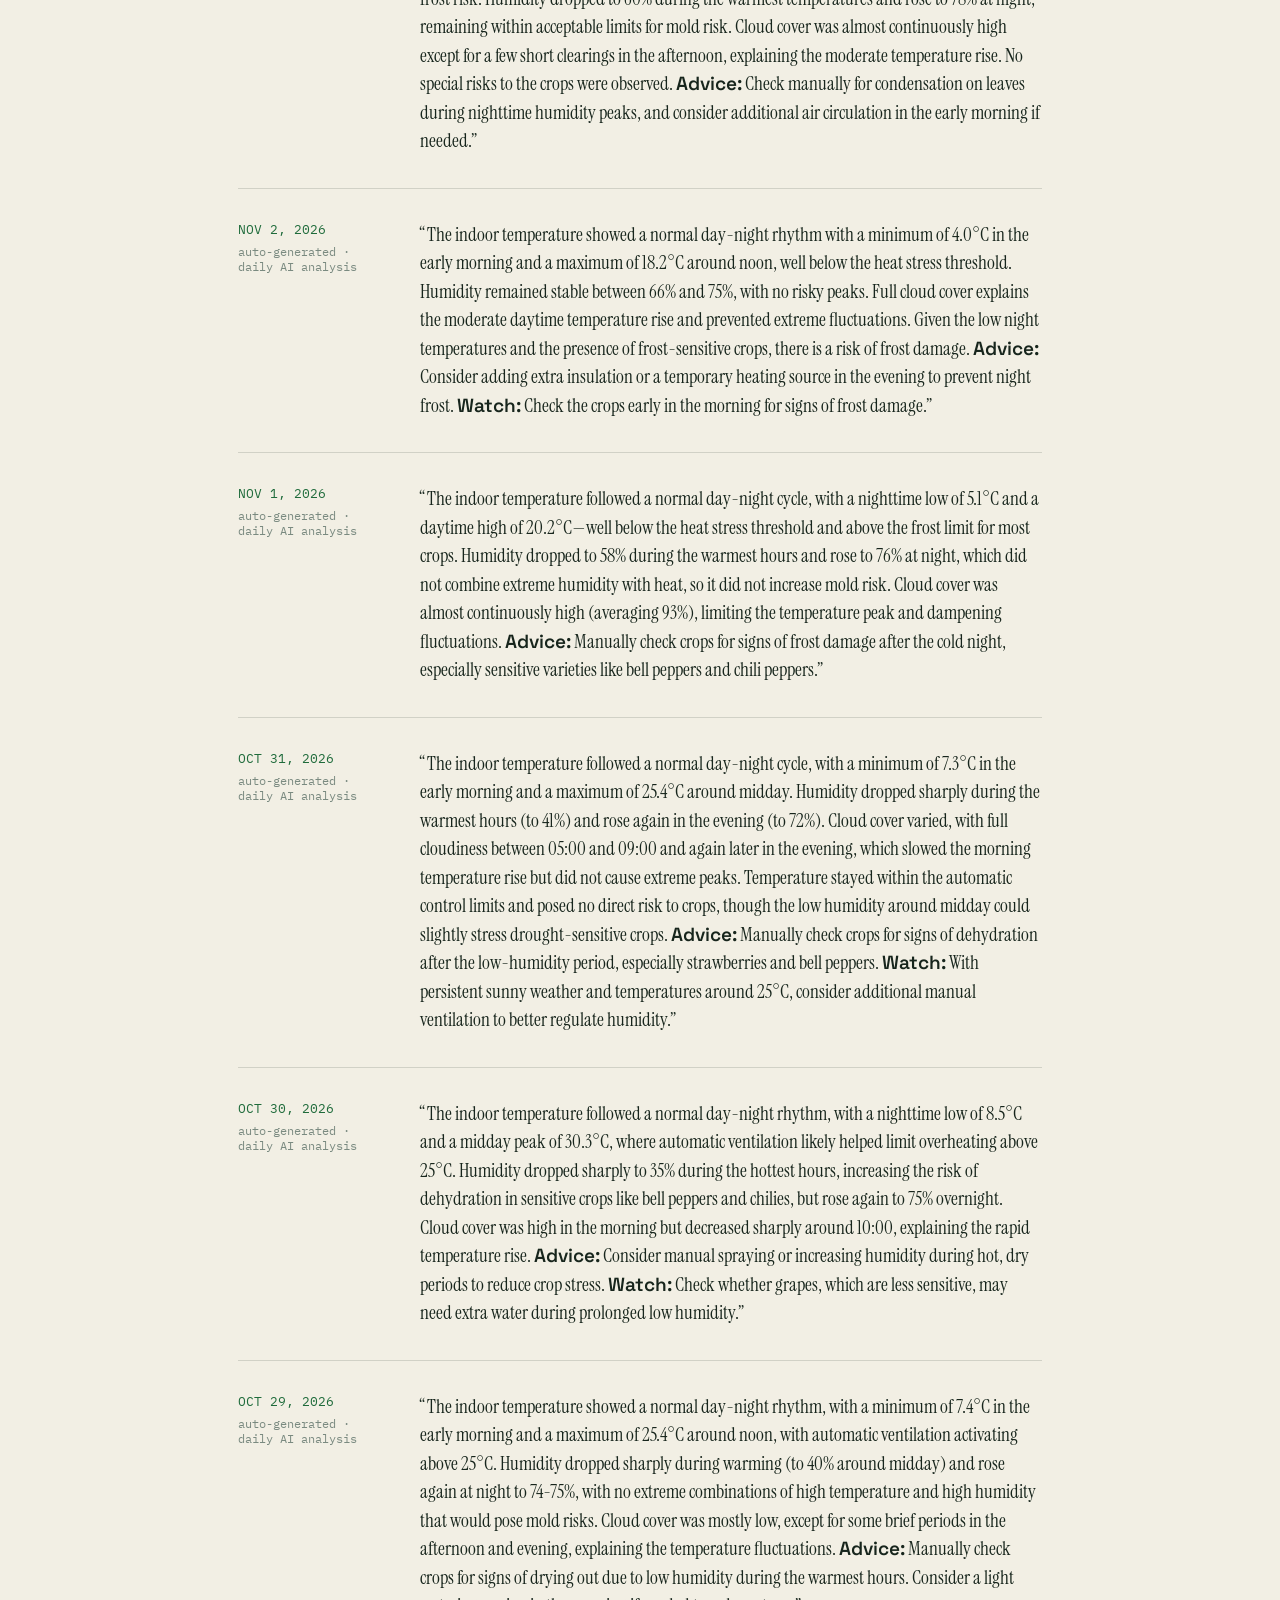
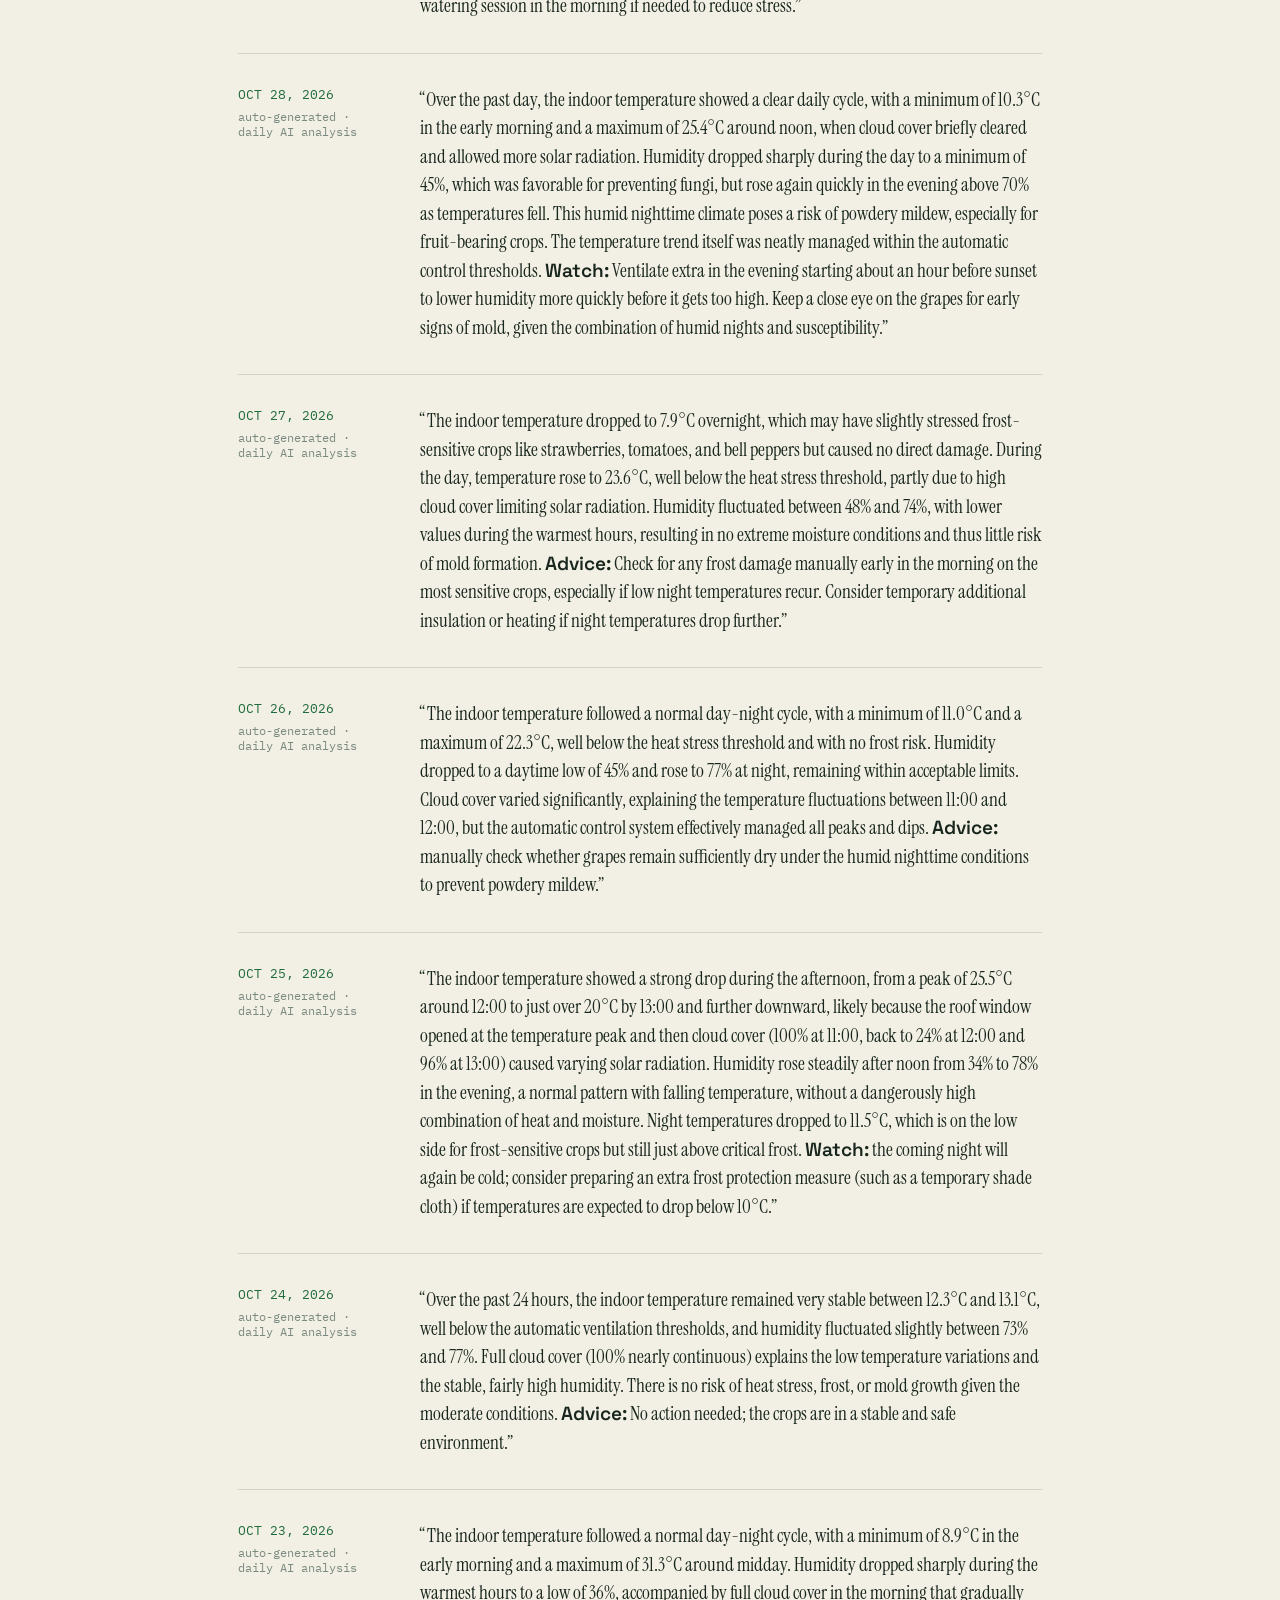
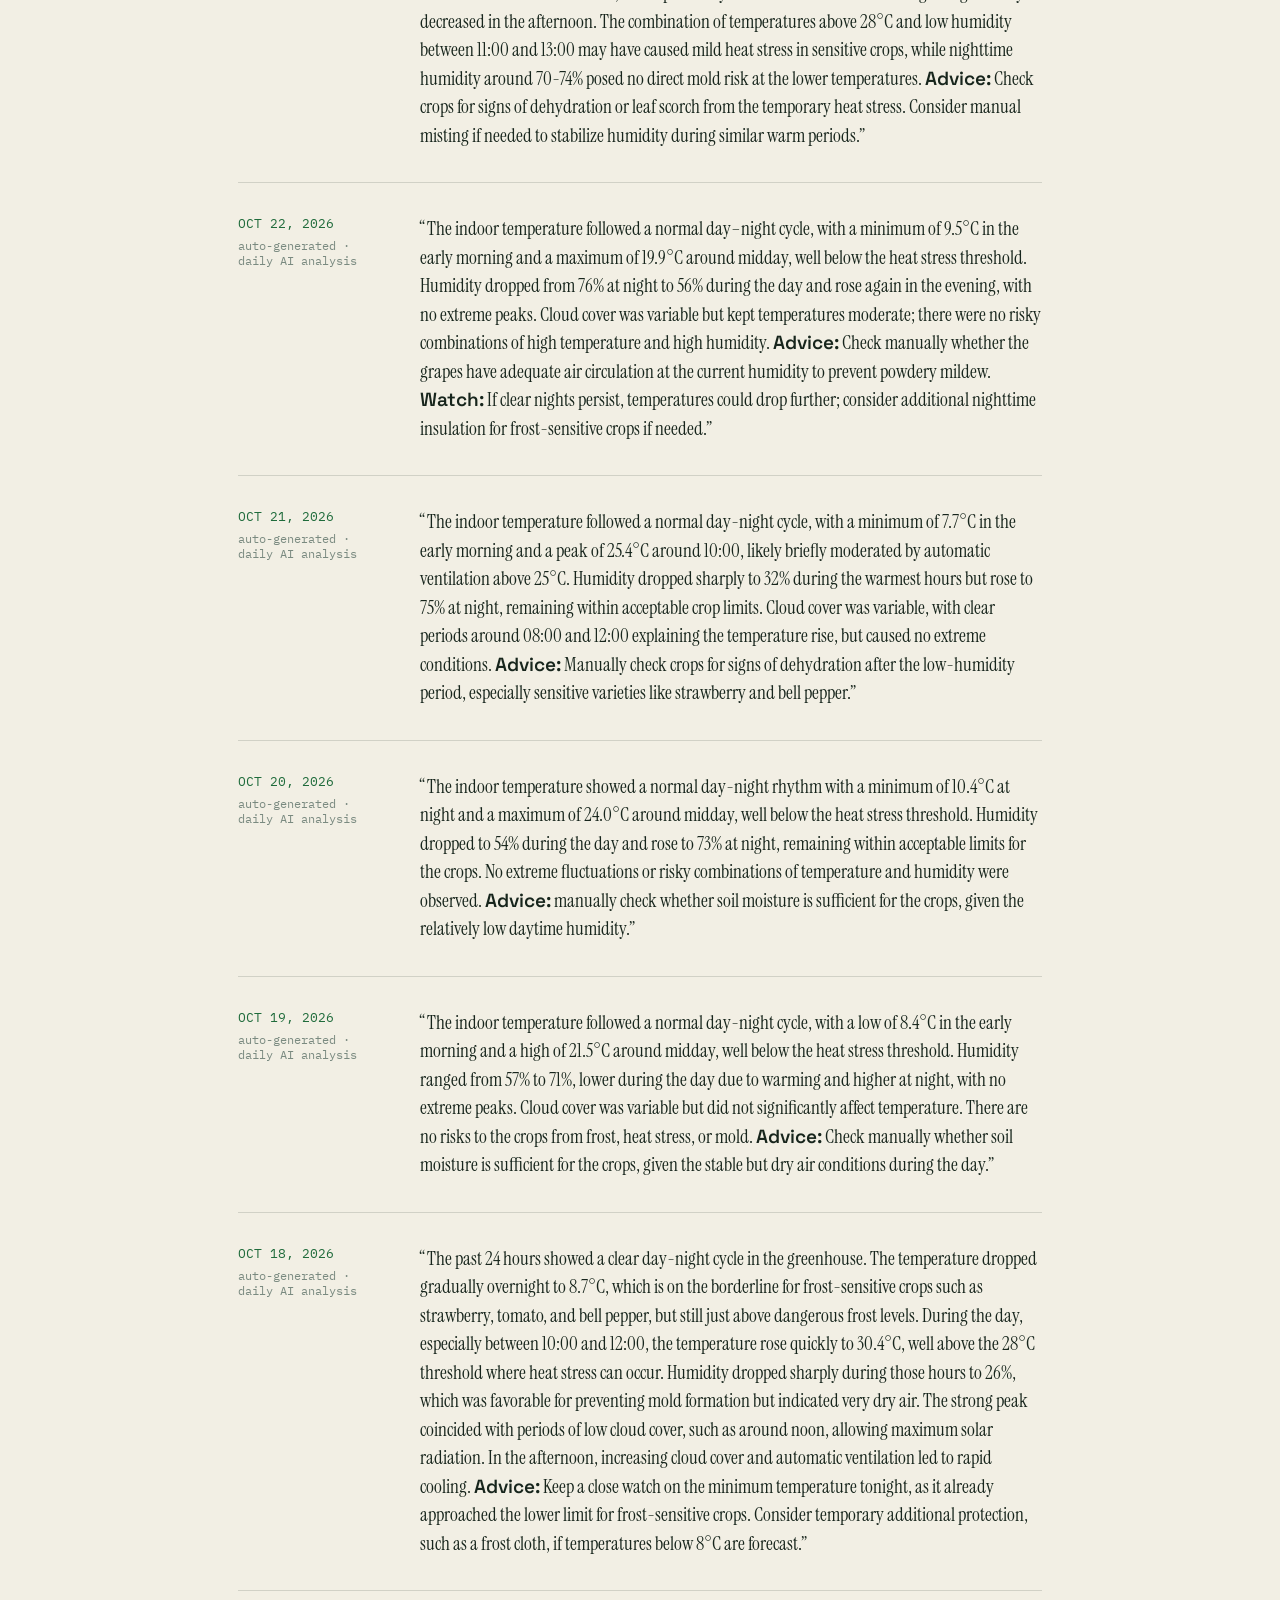
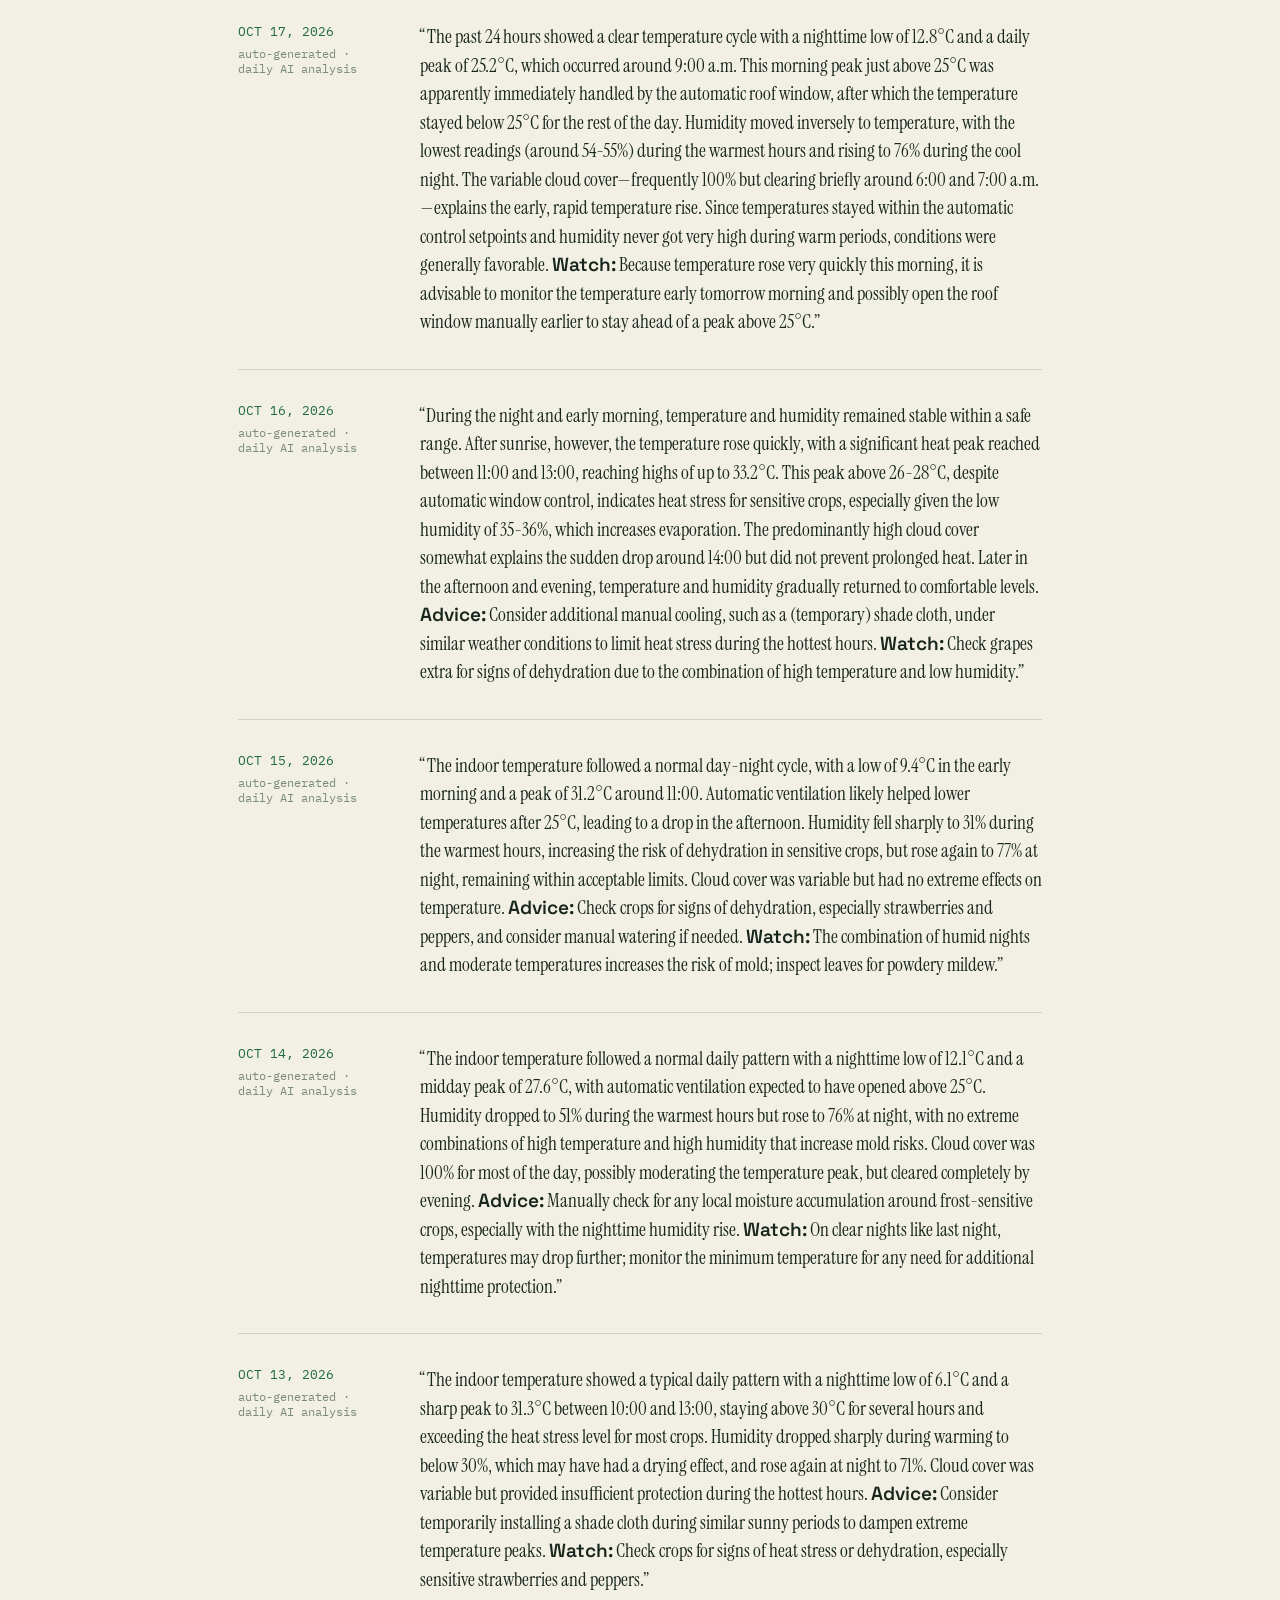
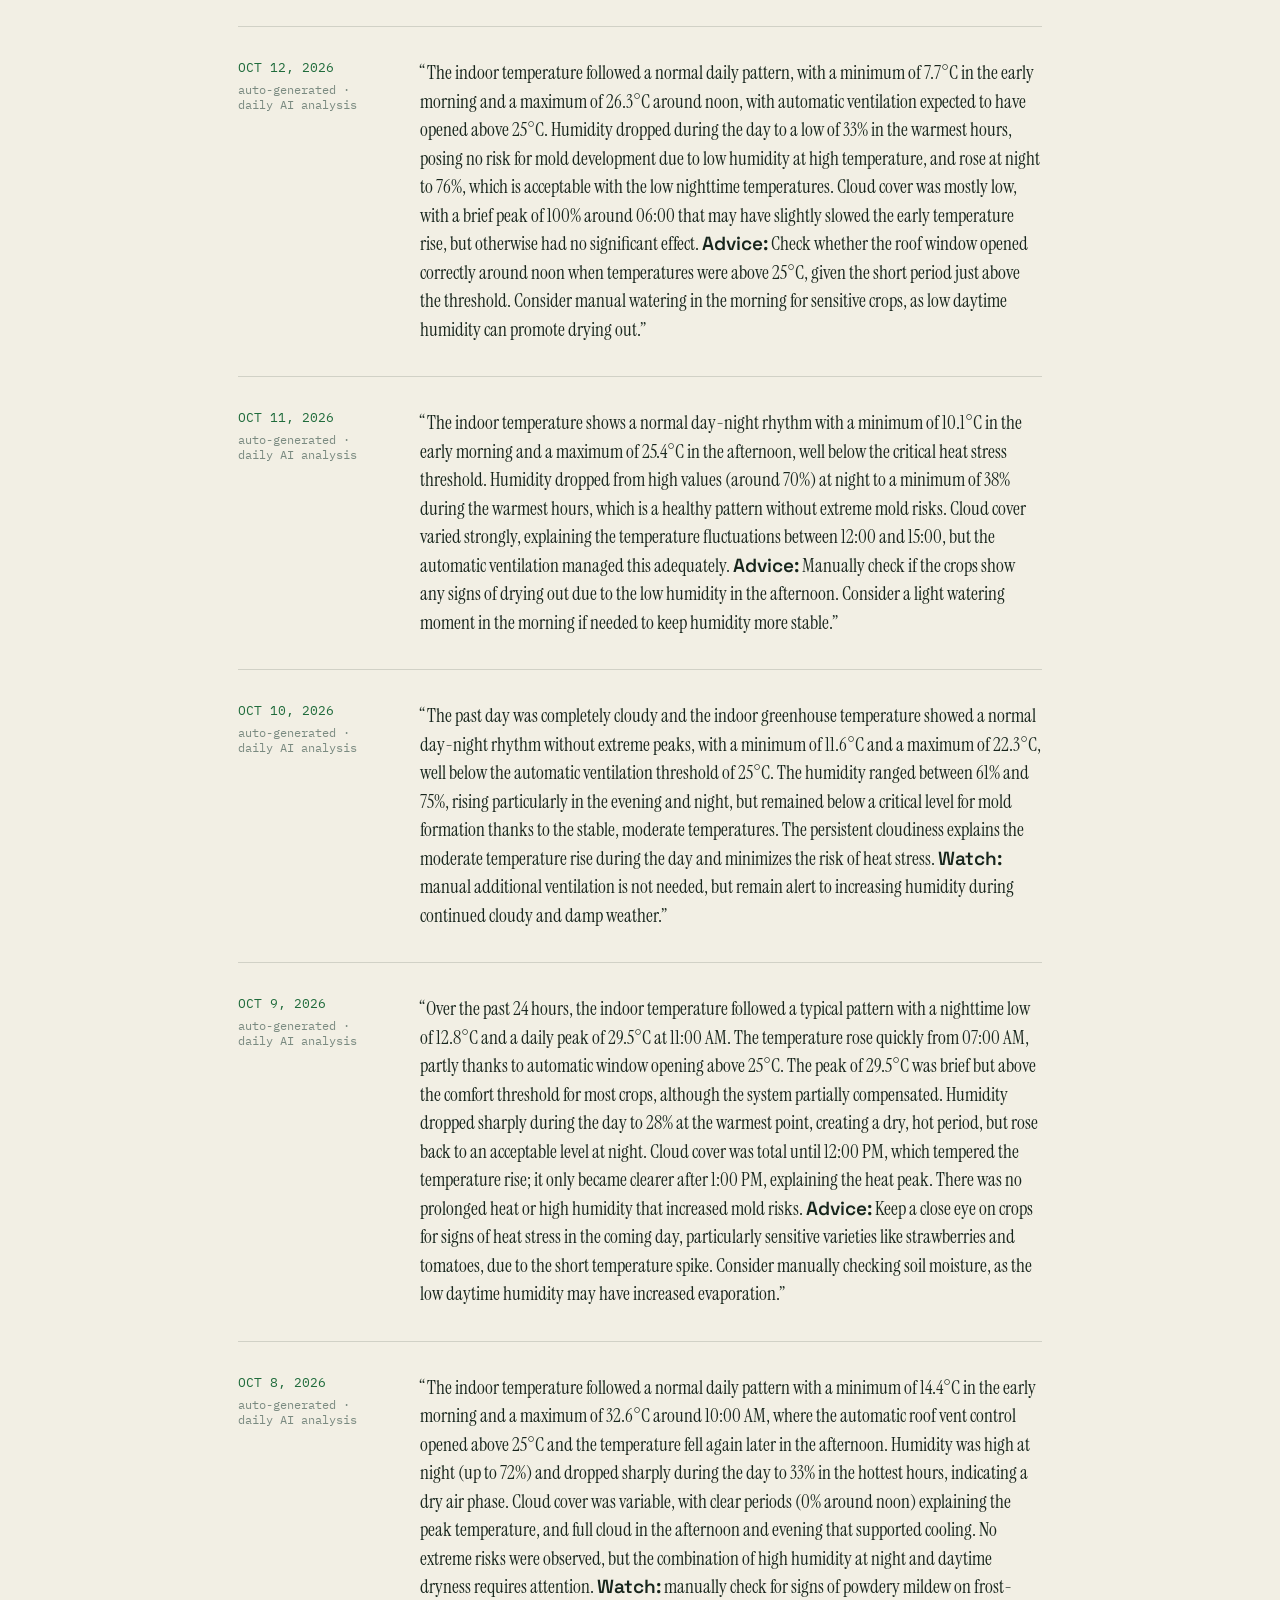
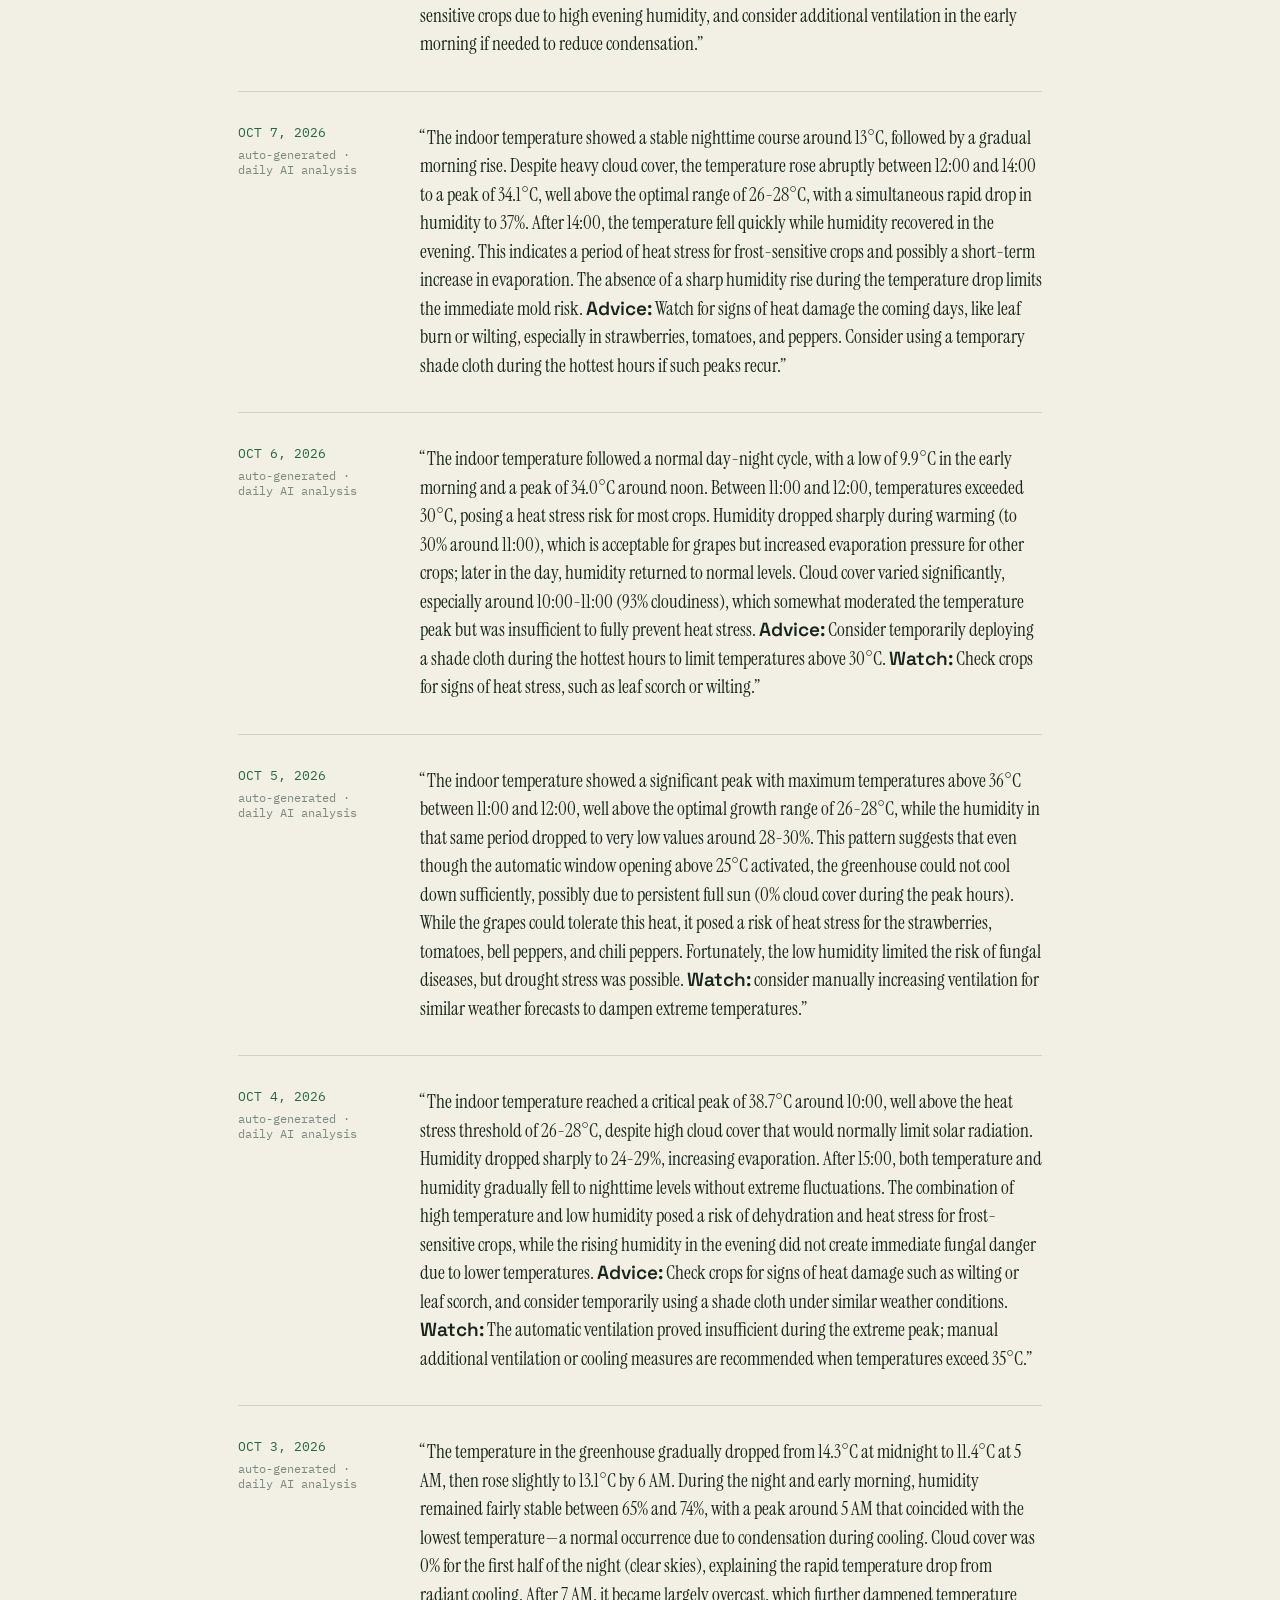
==== commit 074efa01: "Daily AI analysis: NOV 25, 2026" ====
--- a/ai-analyses.html
+++ b/ai-analyses.html
@@ -35,6 +35,15 @@
   <h1 class="build-log-title">Every night, read back to you.</h1>
   <div class="phase-list">
     <!-- DAILY-ANALYSIS-START — kas/scripts/daily-analysis-site-update.mjs inserts new phase-rows right after this marker -->
+    <div class="phase-row" data-auto-ts="1795564834622">
+      <div>
+        <div class="phase-tag">NOV 25, 2026</div>
+        <div class="phase-status">auto-generated &middot; daily AI analysis</div>
+      </div>
+      <div>
+        <p class="analysis-quote">&ldquo;No temperature or humidity measurements are available for the past 24 hours, preventing any analysis of greenhouse climate conditions. Cloud cover shows a varying pattern with periods of full cloudiness (at night and in the morning) and clear periods (during the day), which would normally cause temperature fluctuations, but without measurement data, the actual effects remain unknown. <strong>Advice:</strong> Check if the sensors are functioning and restore the data stream to enable monitoring. <strong>Watch:</strong> Without measurements, the risk of temperature- or humidity-related problems cannot be estimated; maintain visual inspection of crops for signs of stress.&rdquo;</p>
+      </div>
+    </div>
     <div class="phase-row" data-auto-ts="1795478426607">
       <div>
         <div class="phase-tag">NOV 24, 2026</div>
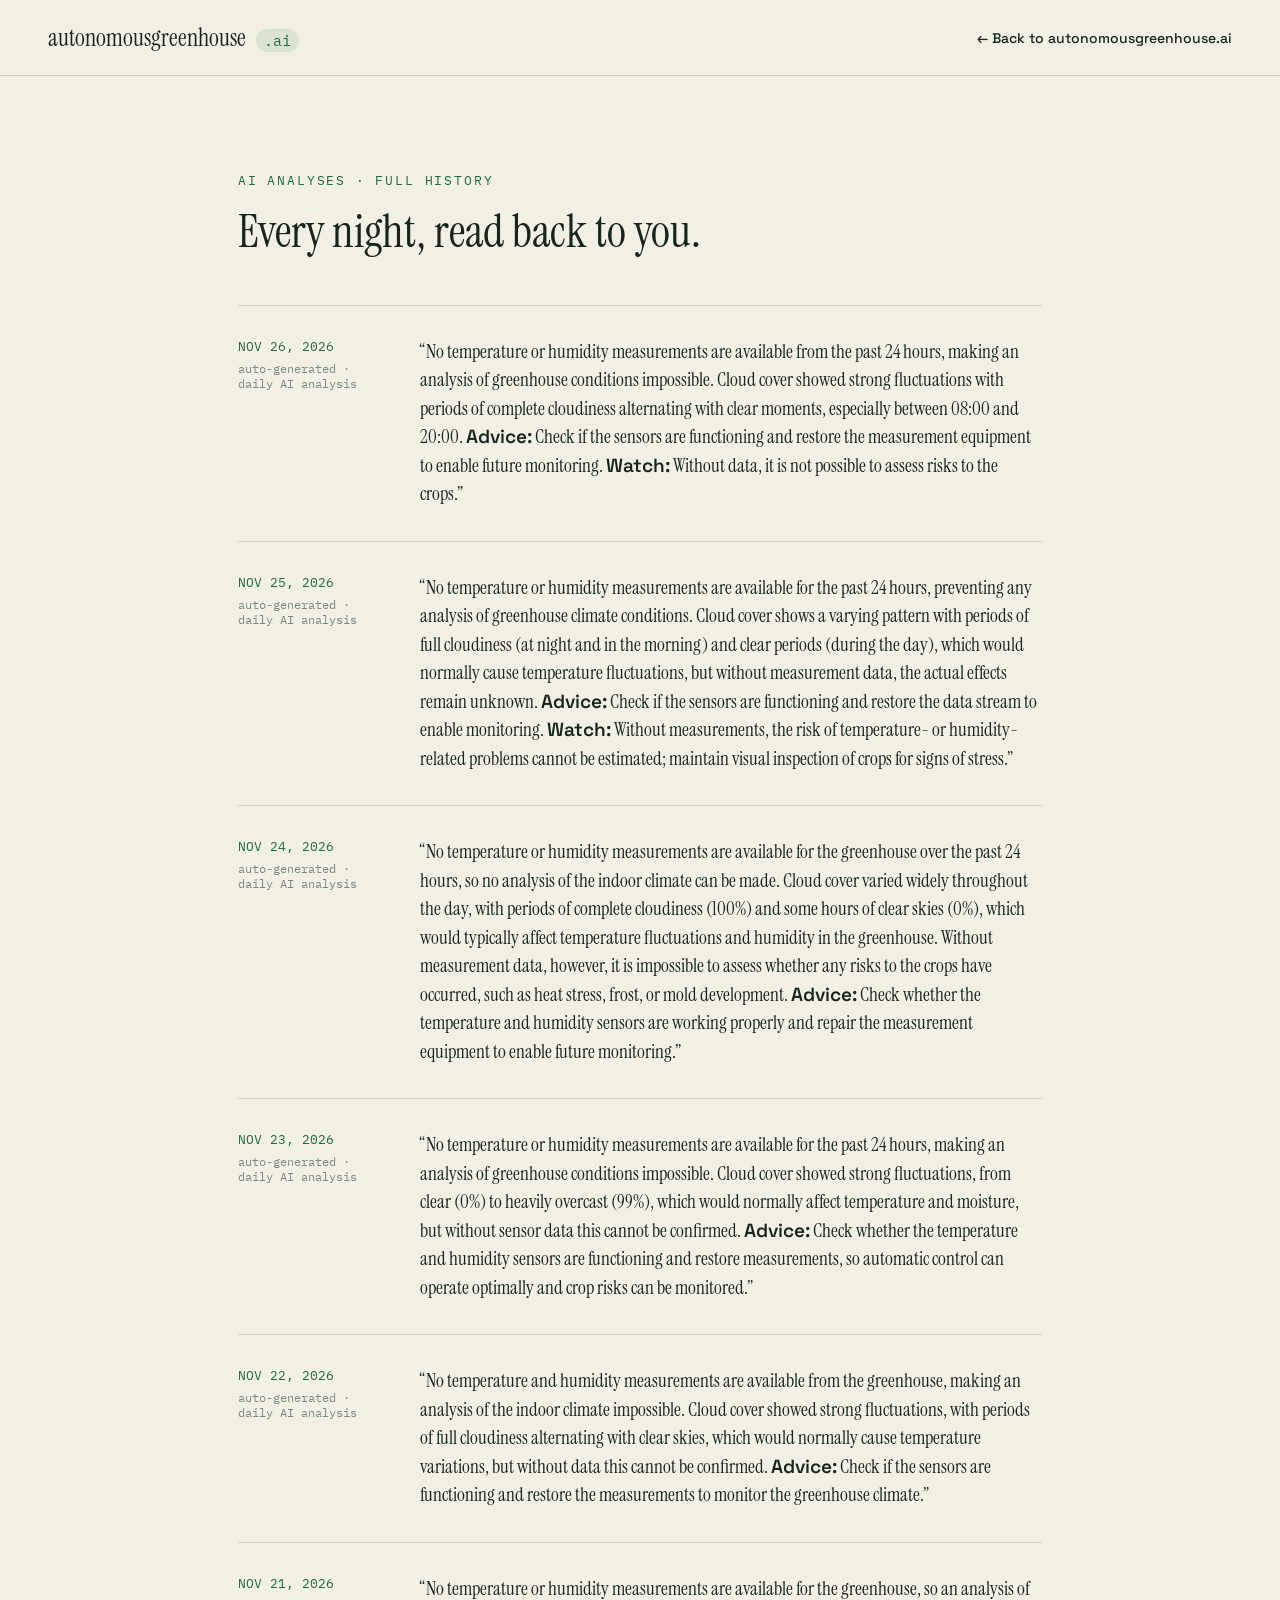
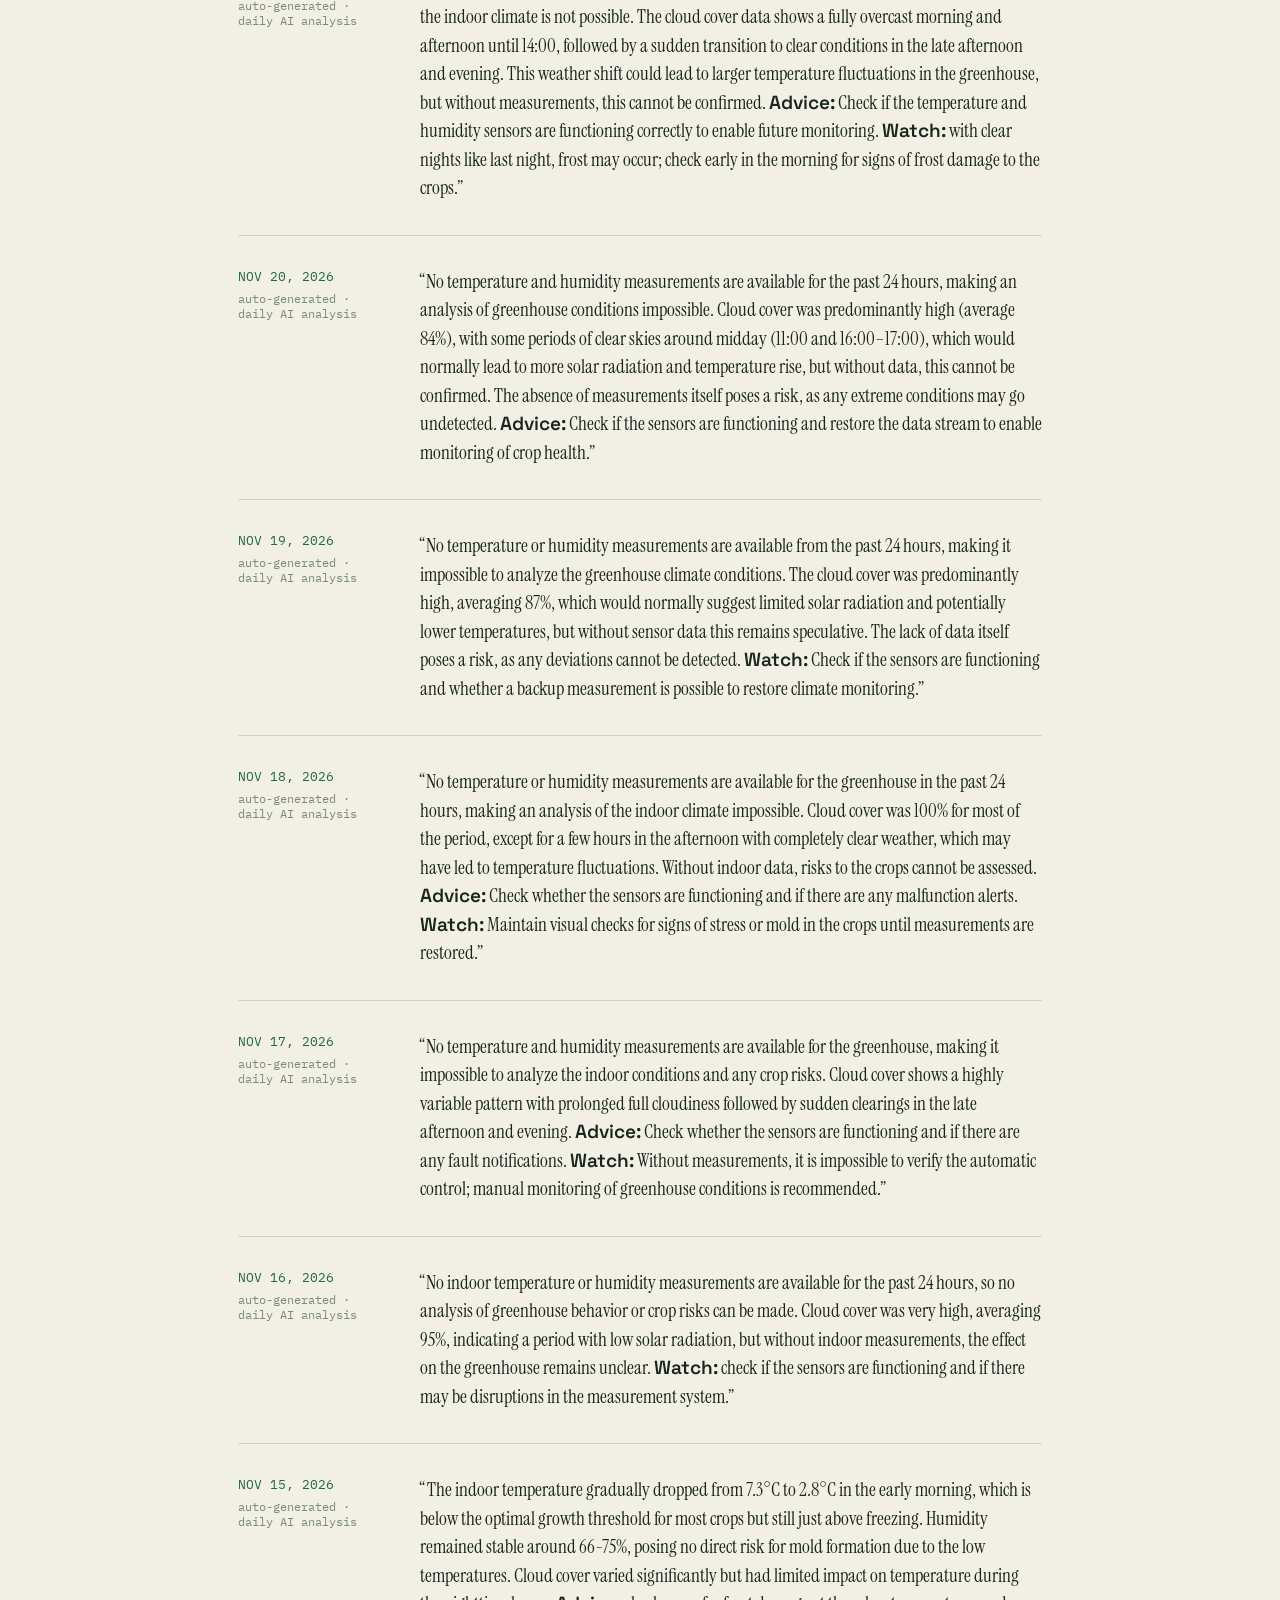
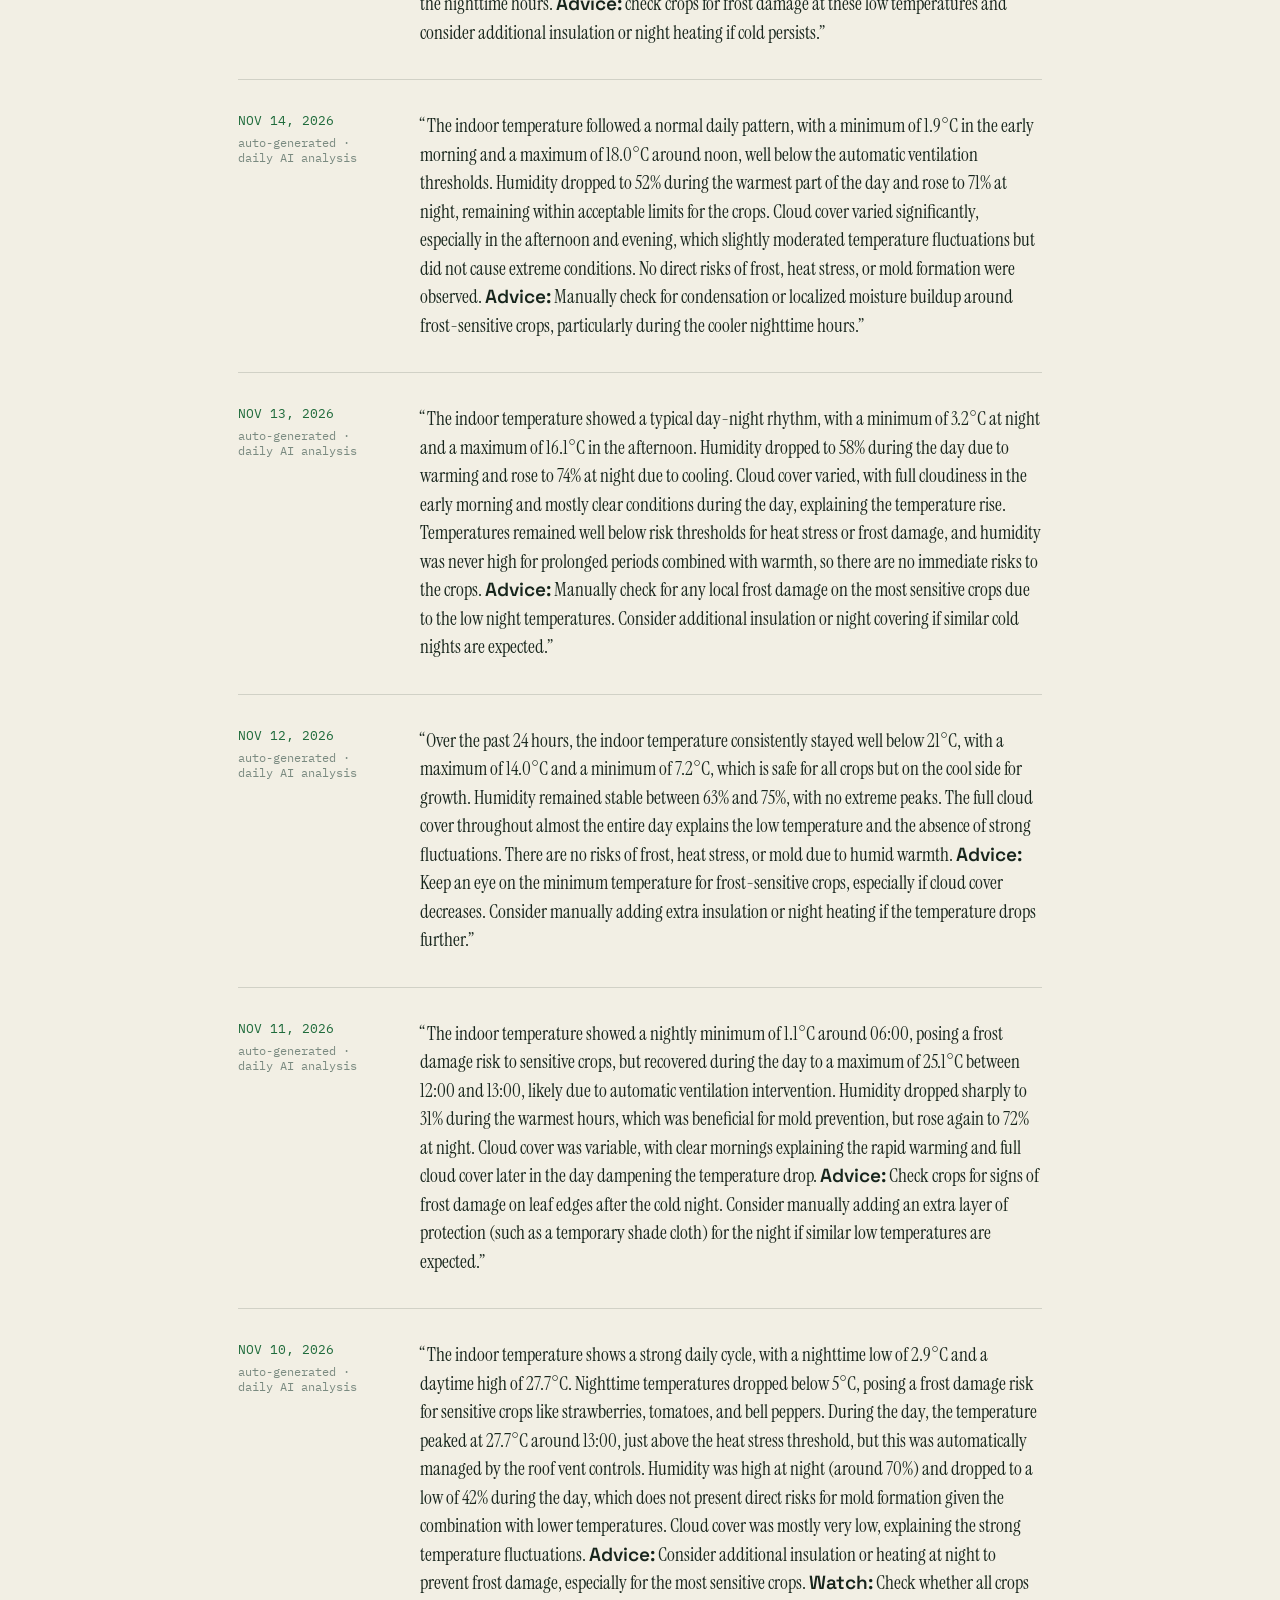
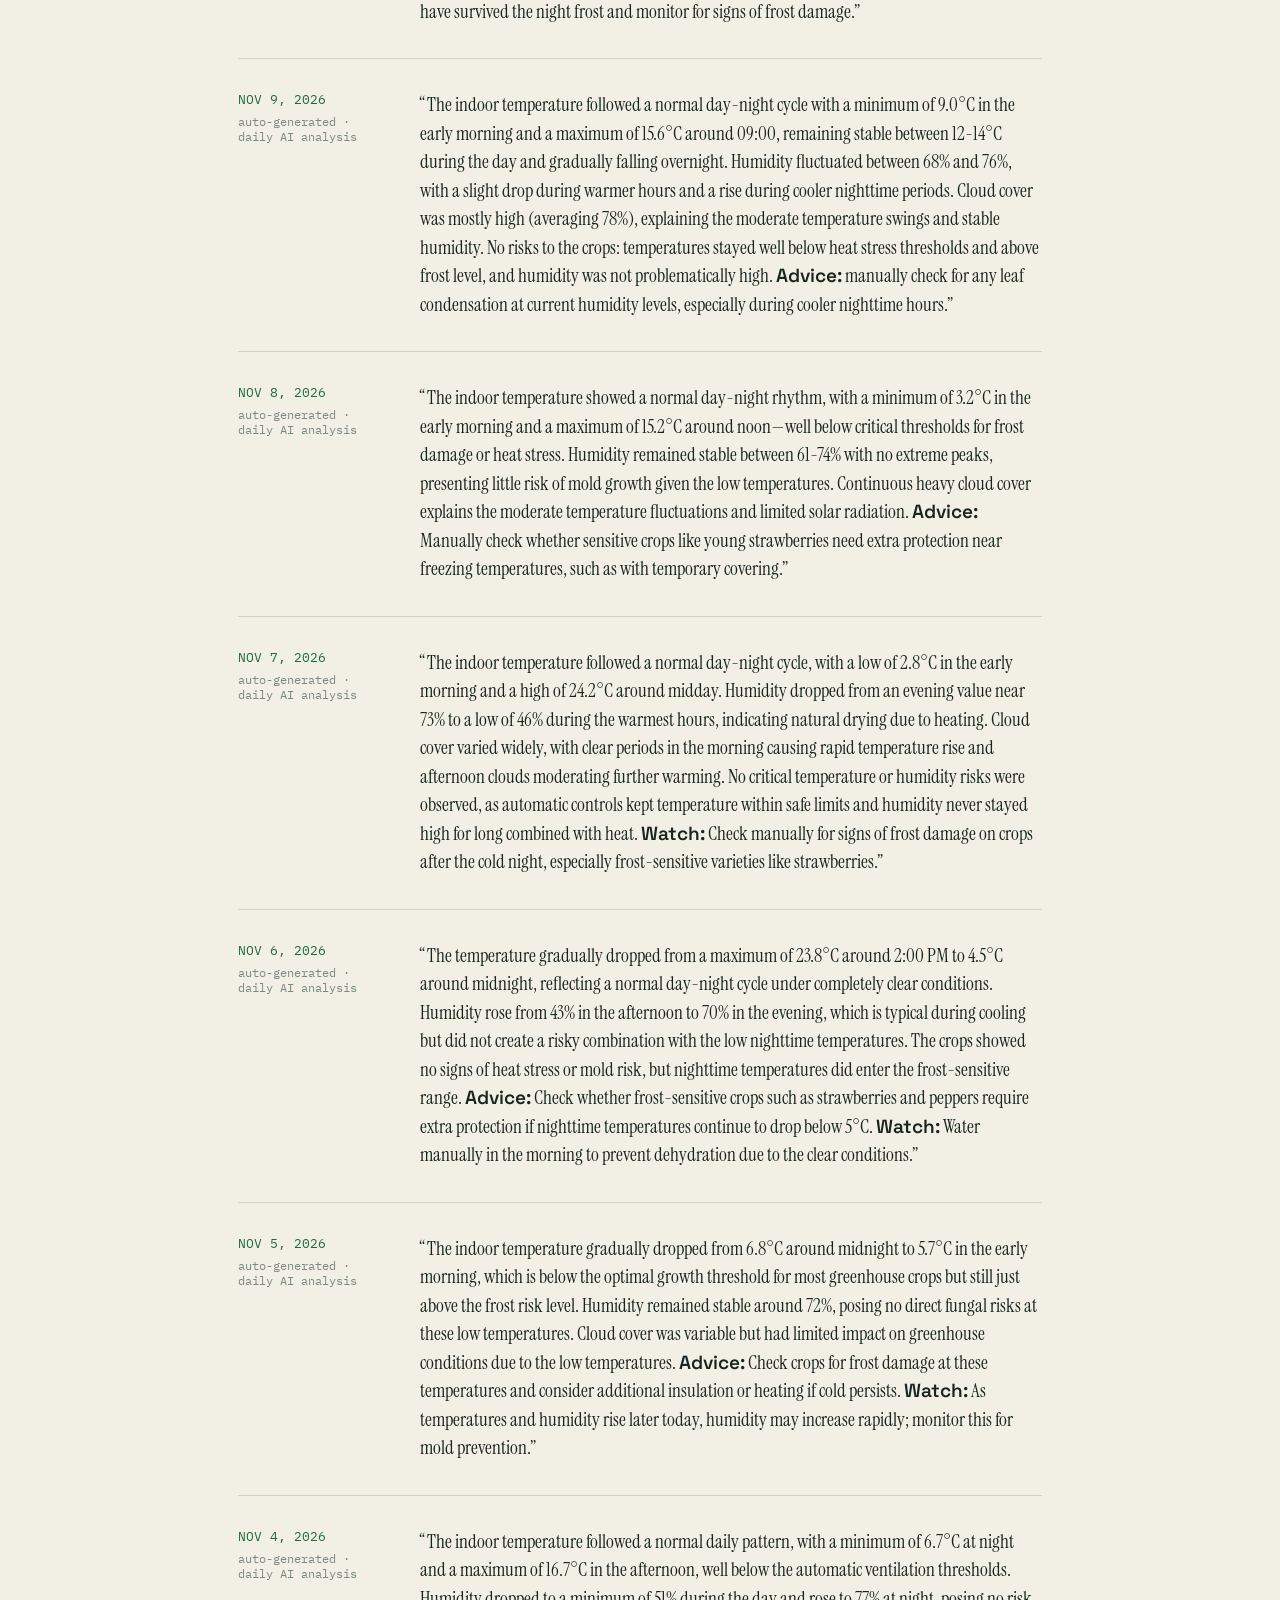
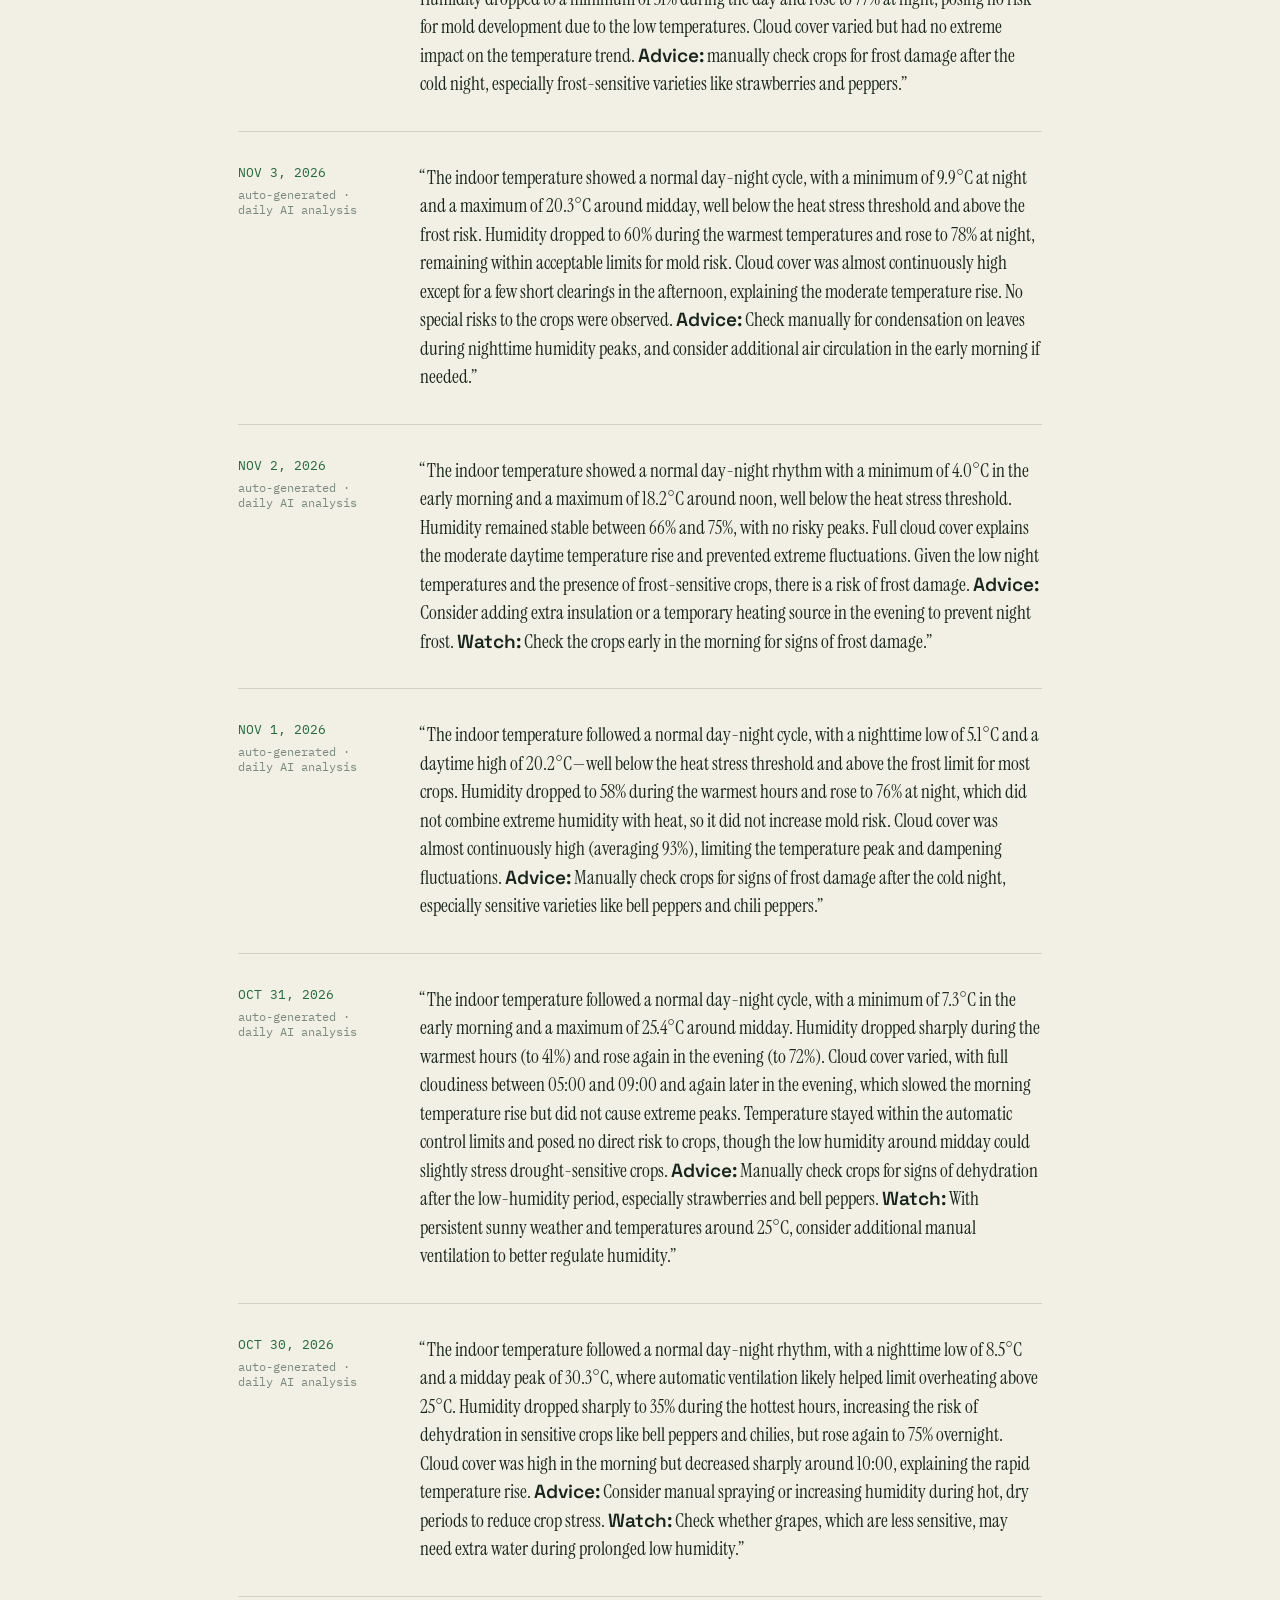
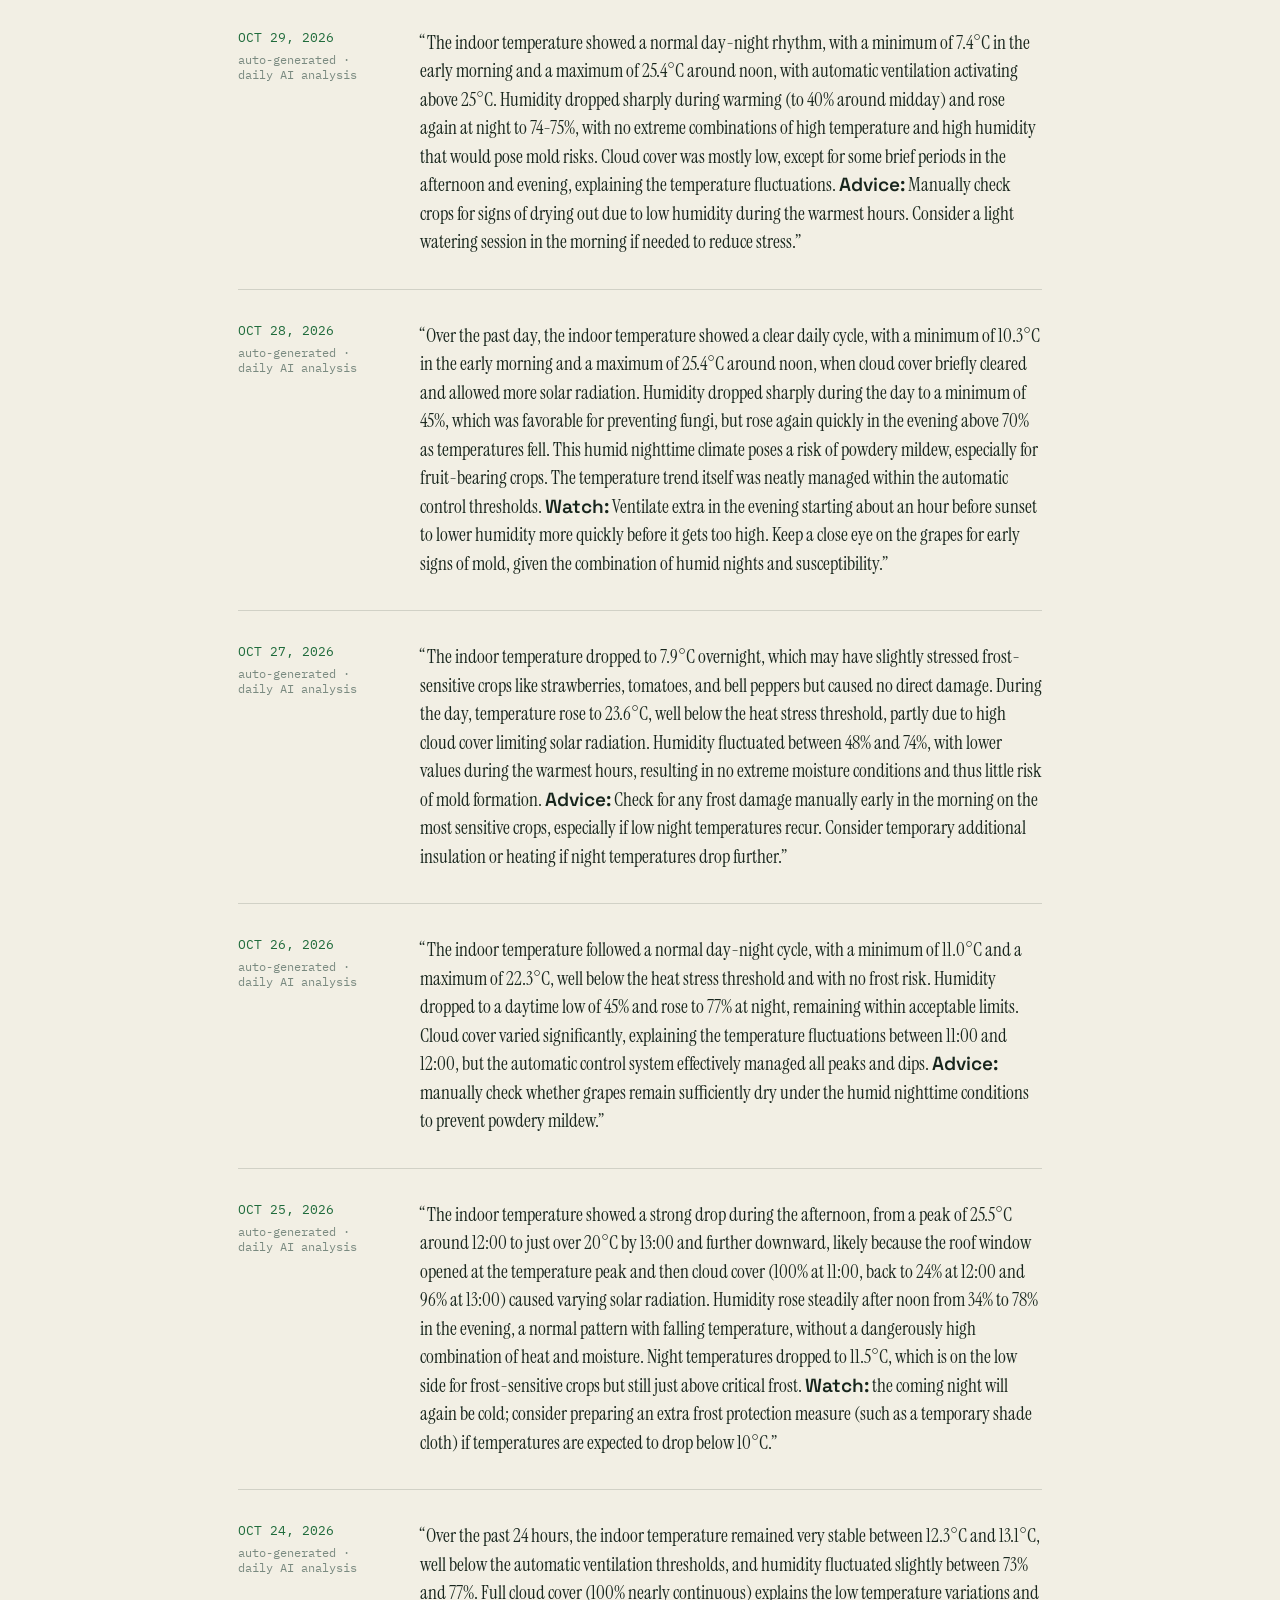
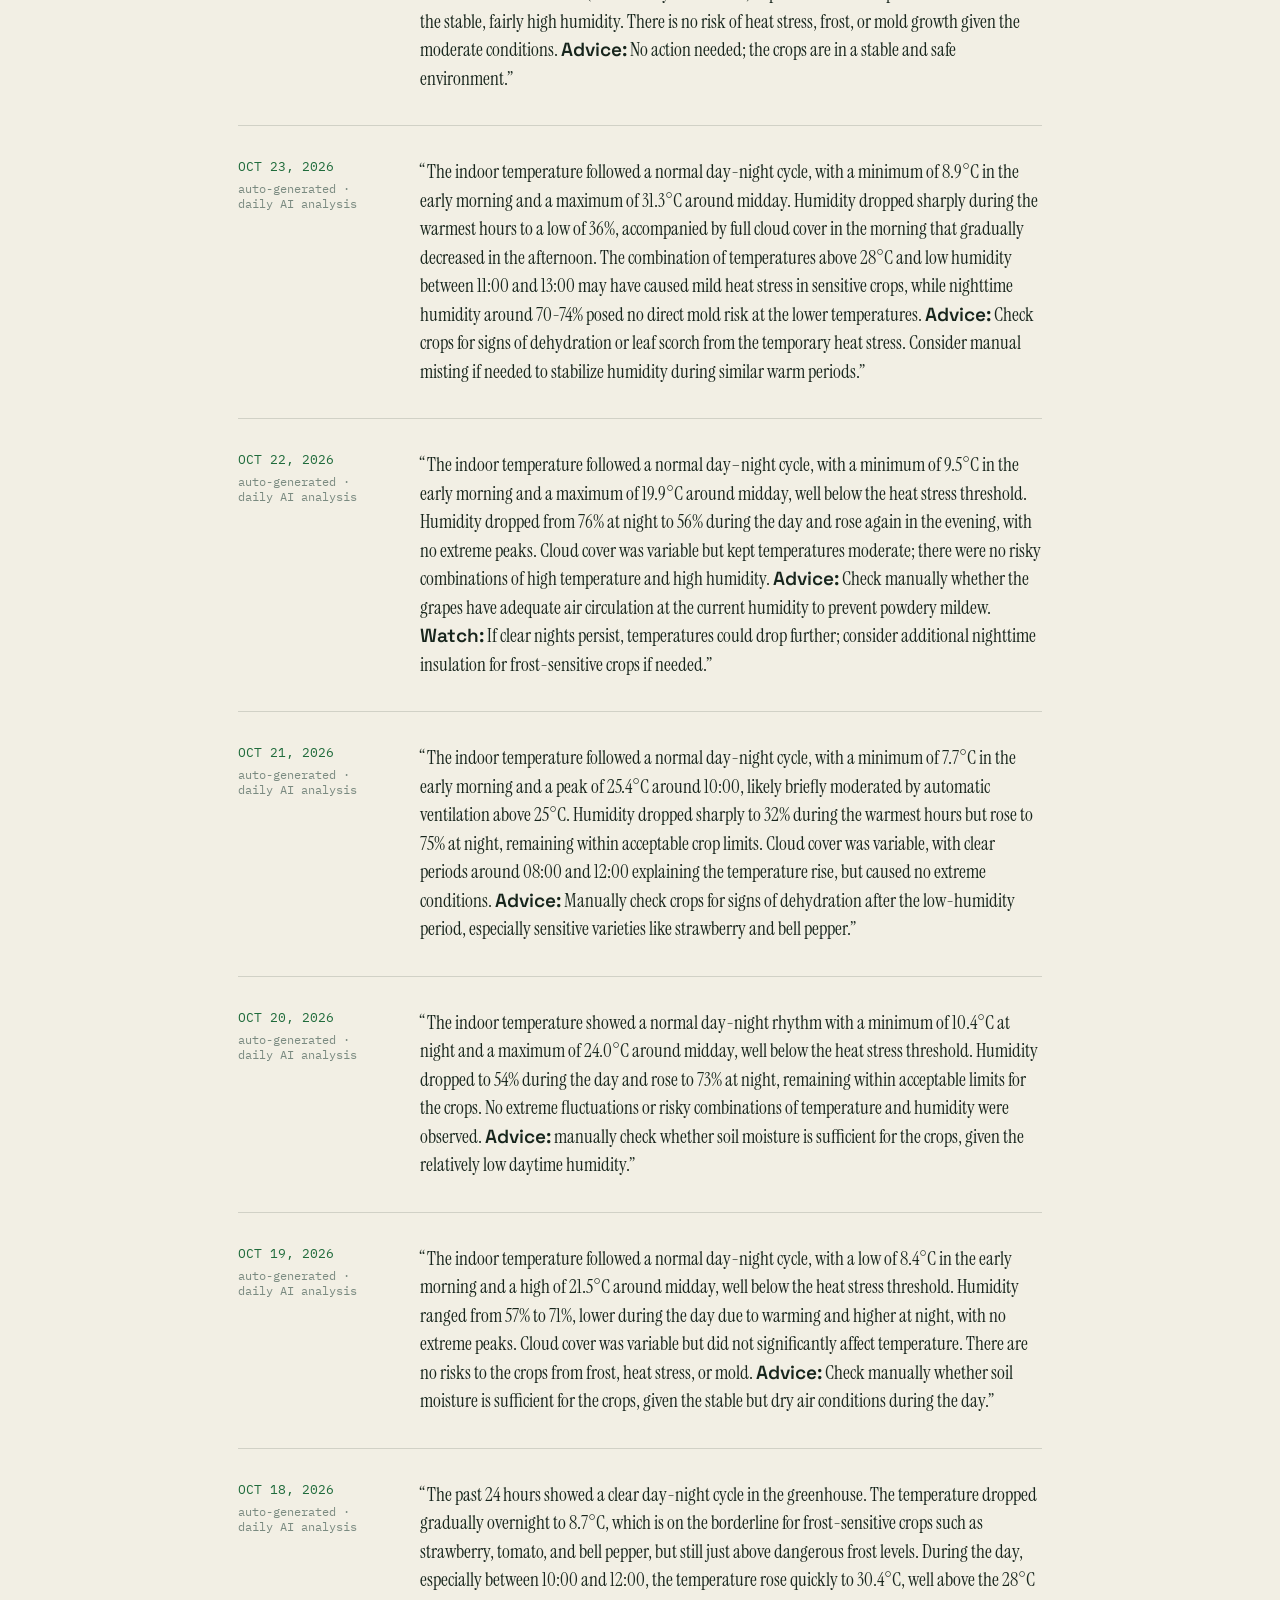
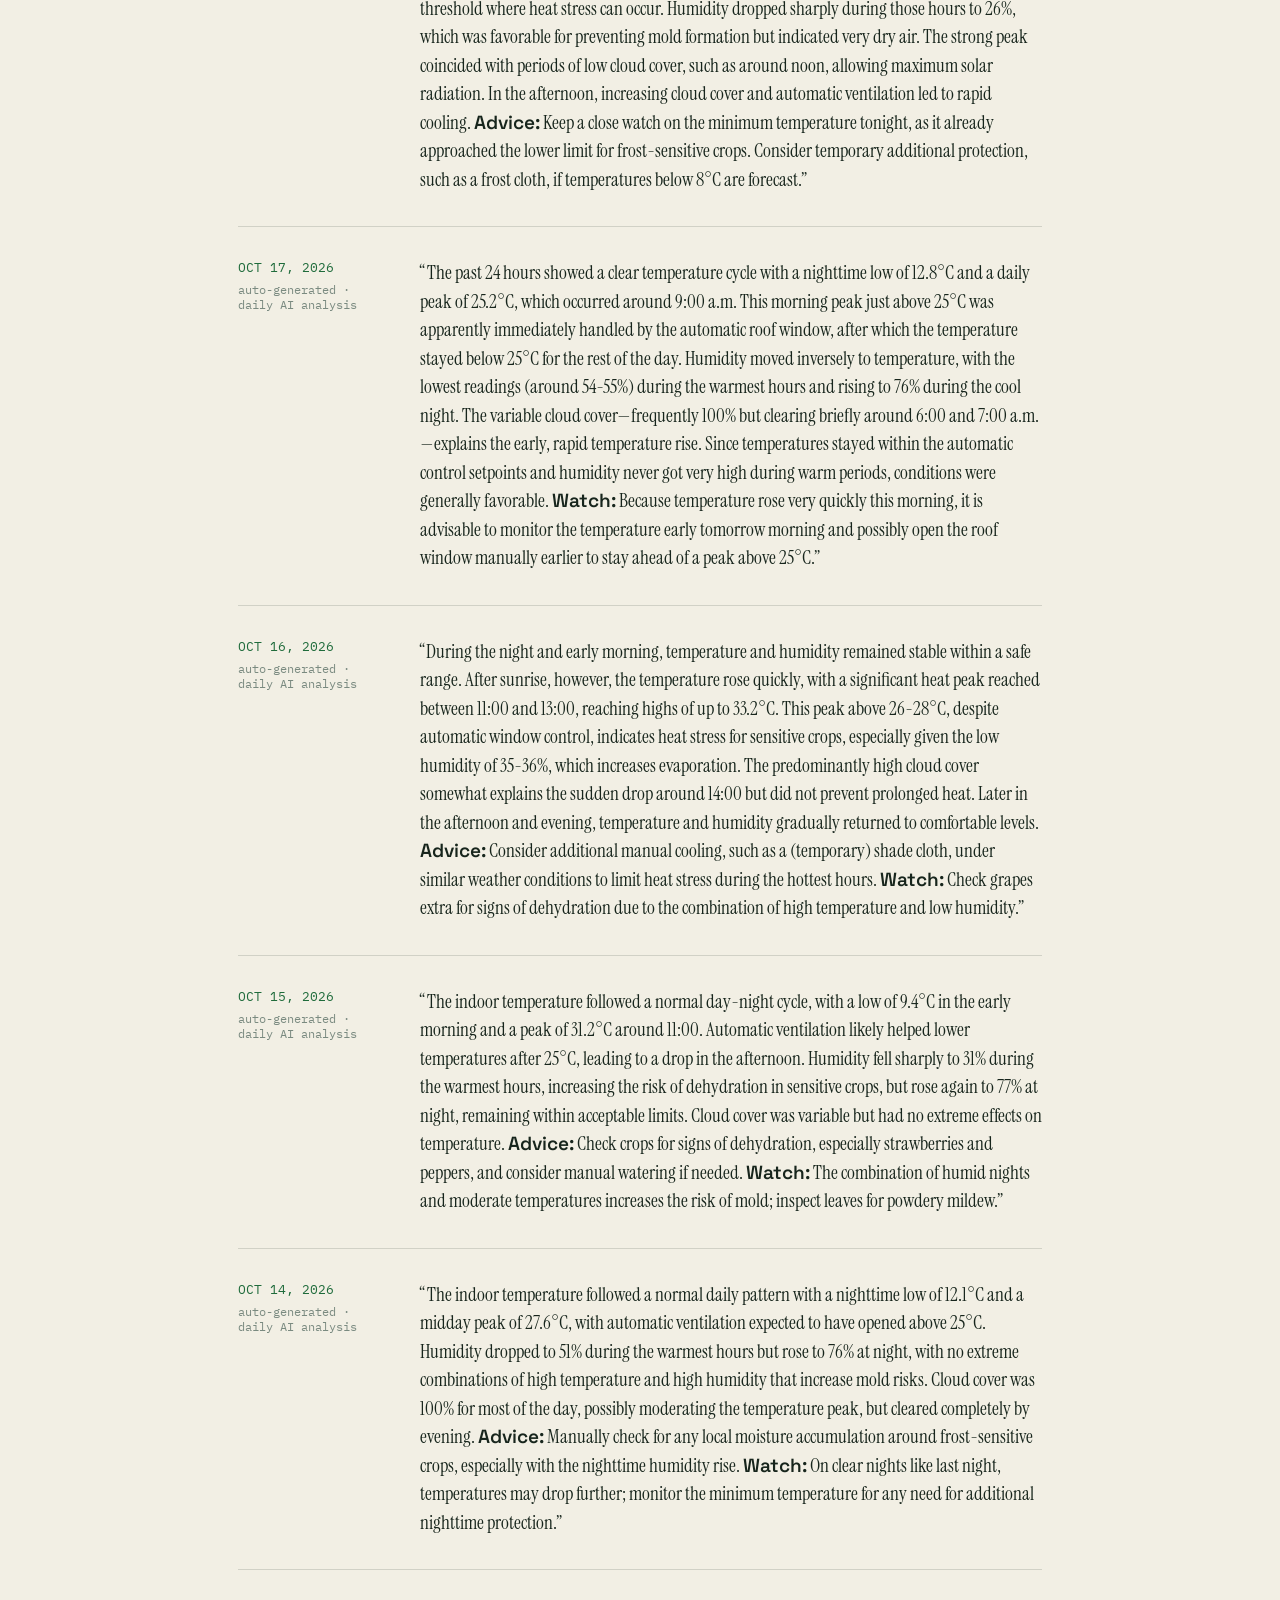
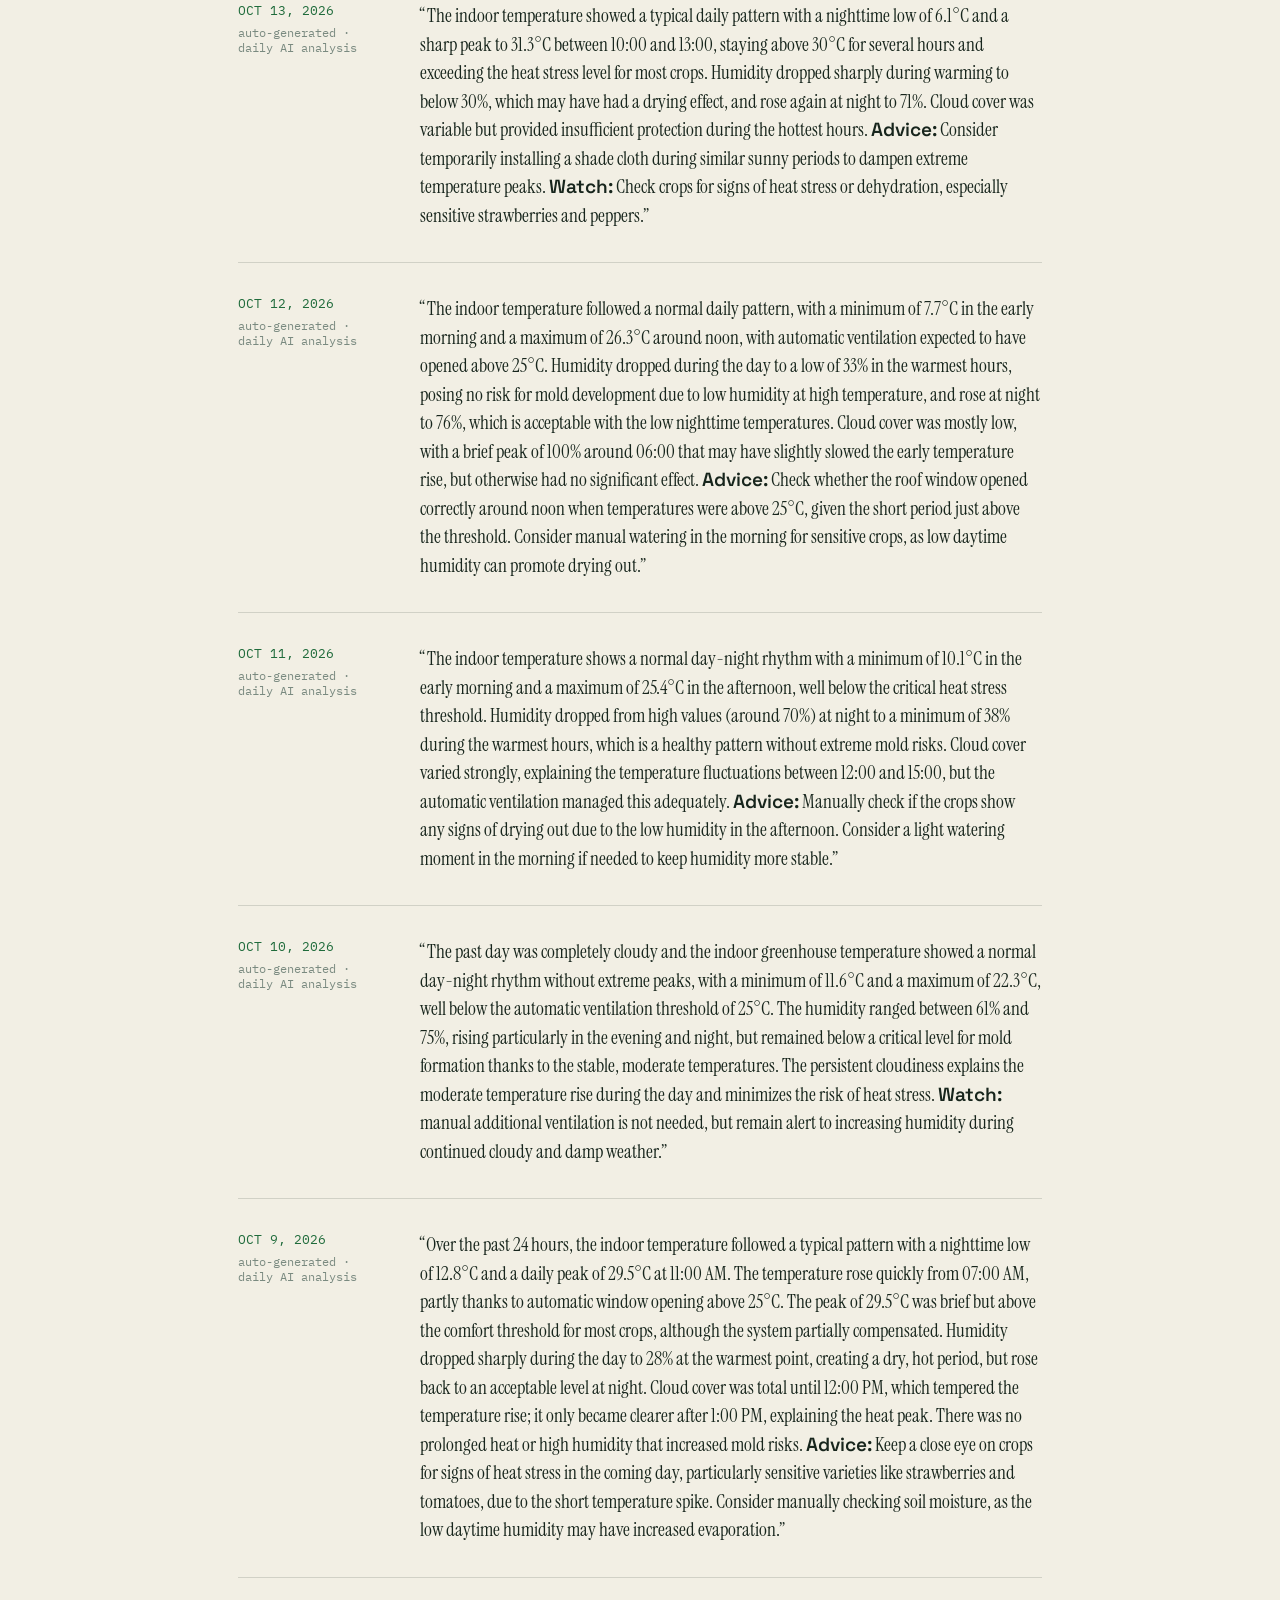
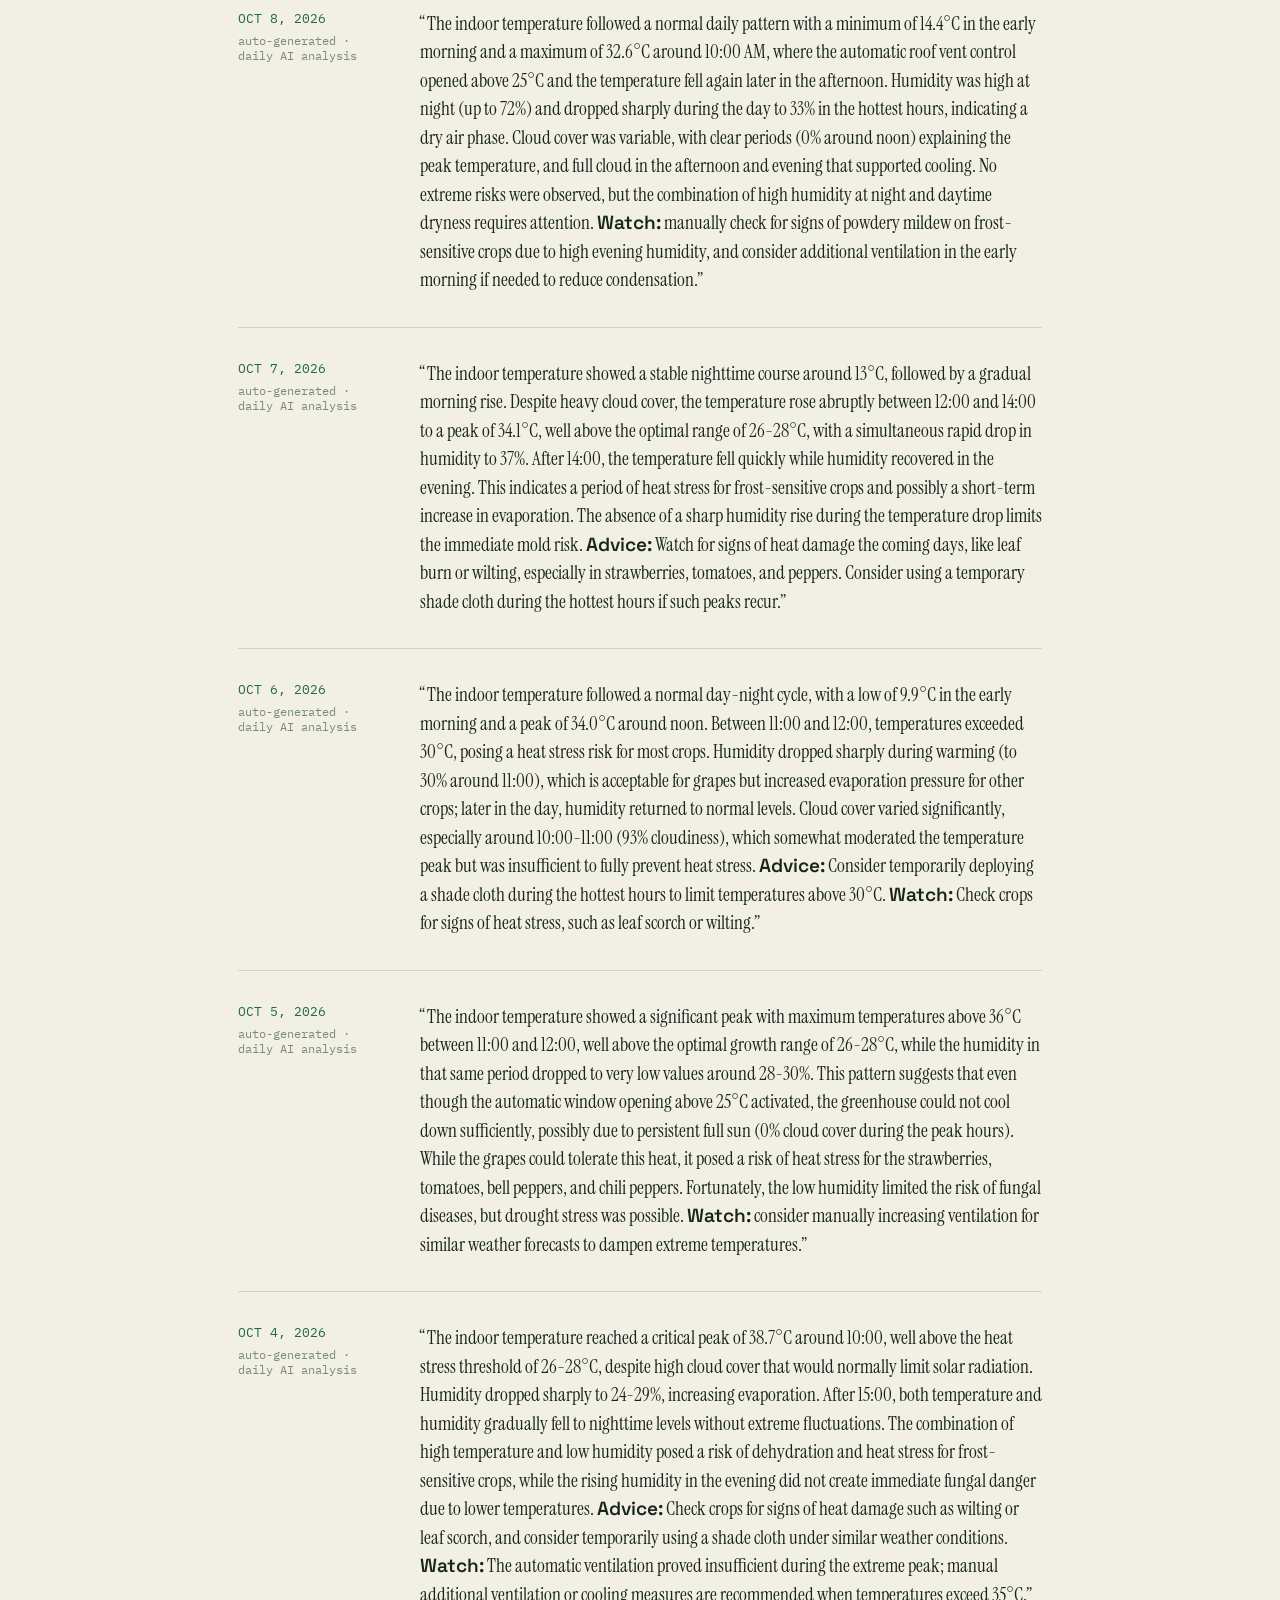
==== commit b702810e: "Daily AI analysis: NOV 26, 2026" ====
--- a/ai-analyses.html
+++ b/ai-analyses.html
@@ -35,6 +35,15 @@
   <h1 class="build-log-title">Every night, read back to you.</h1>
   <div class="phase-list">
     <!-- DAILY-ANALYSIS-START — kas/scripts/daily-analysis-site-update.mjs inserts new phase-rows right after this marker -->
+    <div class="phase-row" data-auto-ts="1795651240609">
+      <div>
+        <div class="phase-tag">NOV 26, 2026</div>
+        <div class="phase-status">auto-generated &middot; daily AI analysis</div>
+      </div>
+      <div>
+        <p class="analysis-quote">&ldquo;No temperature or humidity measurements are available from the past 24 hours, making an analysis of greenhouse conditions impossible. Cloud cover showed strong fluctuations with periods of complete cloudiness alternating with clear moments, especially between 08:00 and 20:00. <strong>Advice:</strong> Check if the sensors are functioning and restore the measurement equipment to enable future monitoring. <strong>Watch:</strong> Without data, it is not possible to assess risks to the crops.&rdquo;</p>
+      </div>
+    </div>
     <div class="phase-row" data-auto-ts="1795564834622">
       <div>
         <div class="phase-tag">NOV 25, 2026</div>
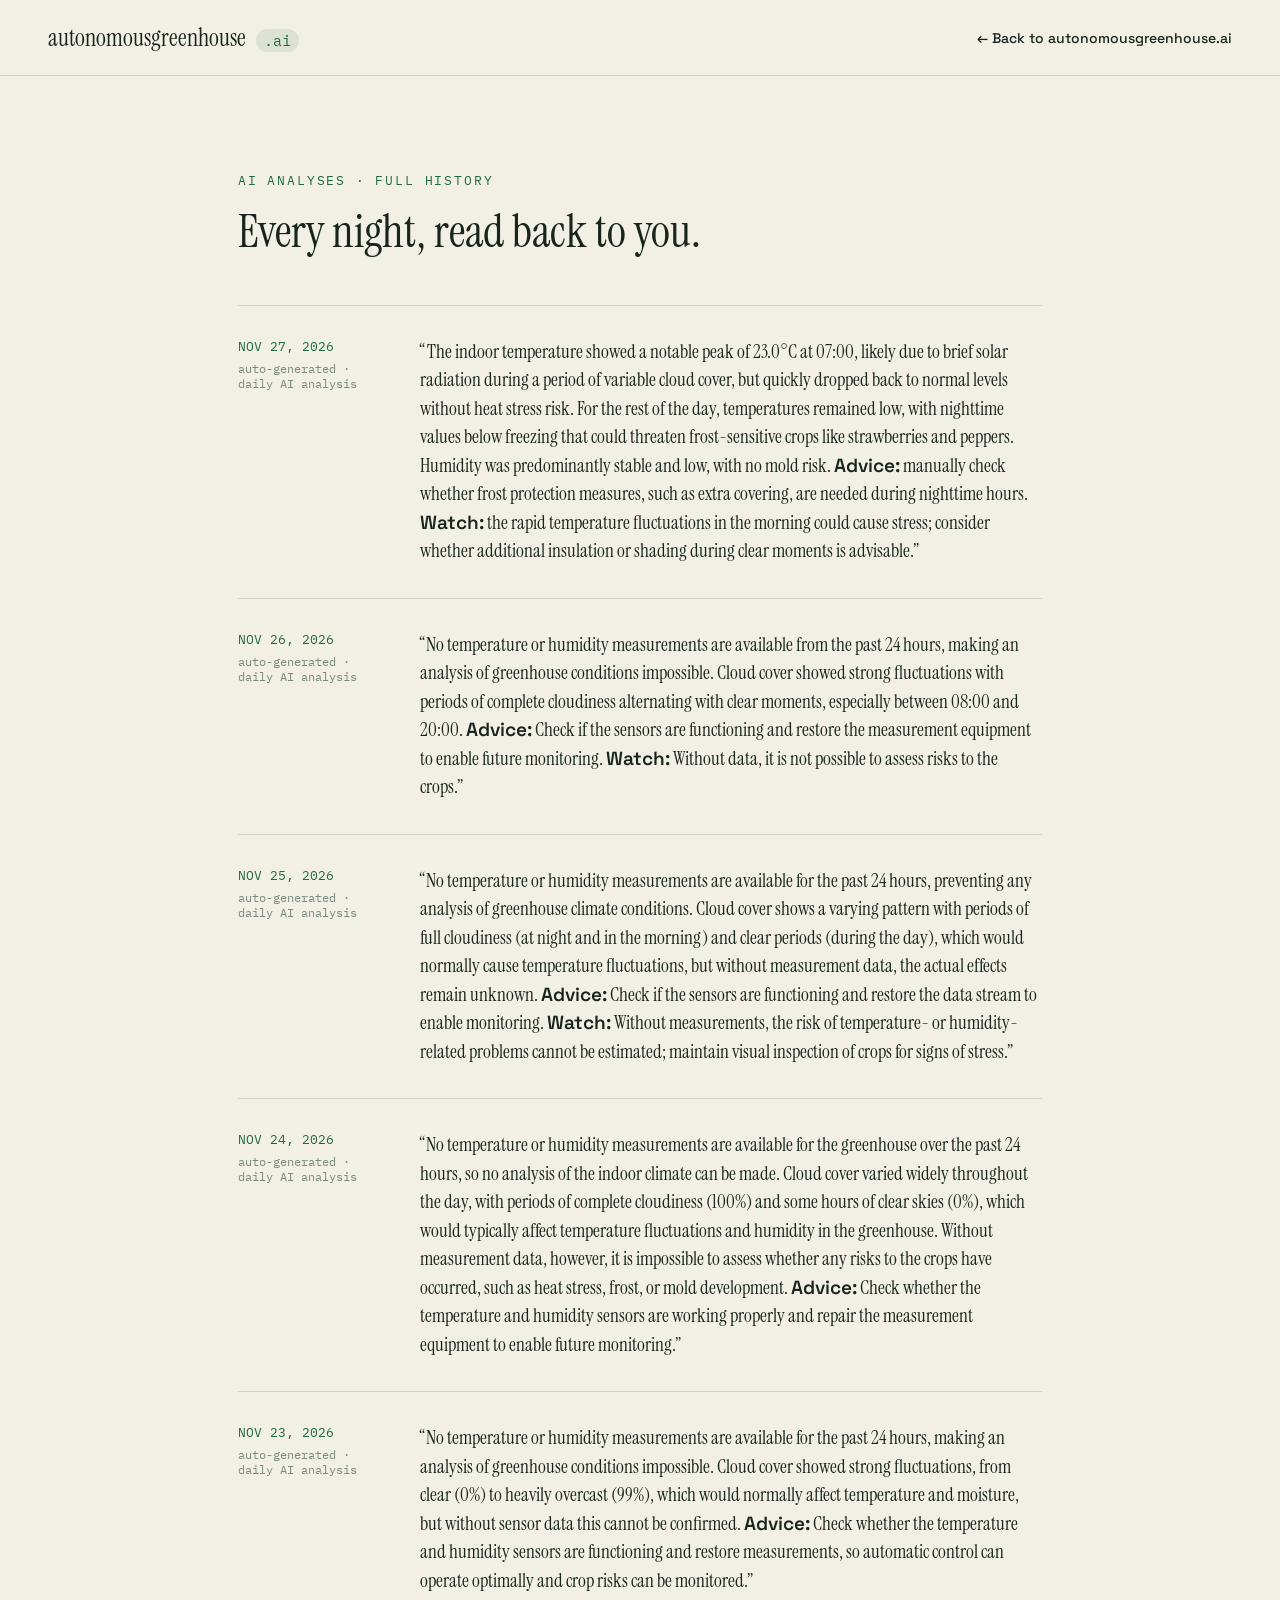
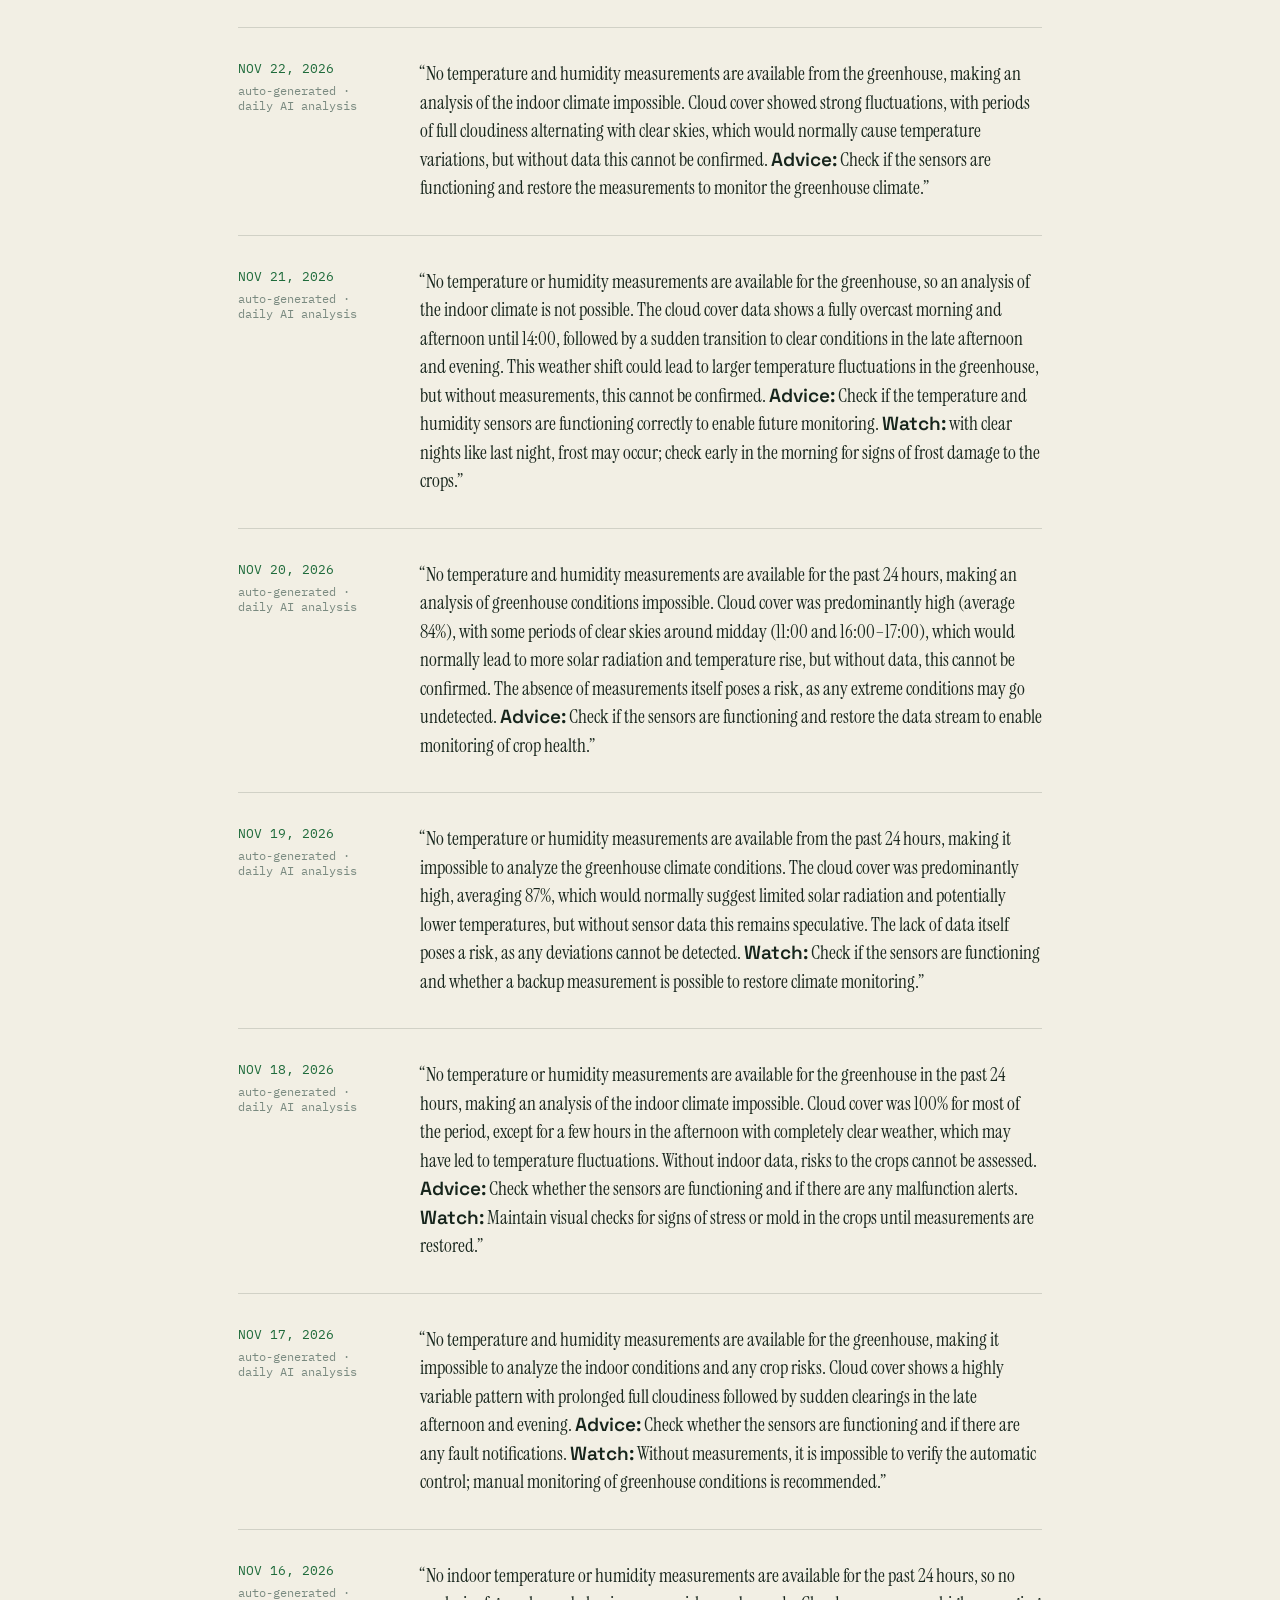
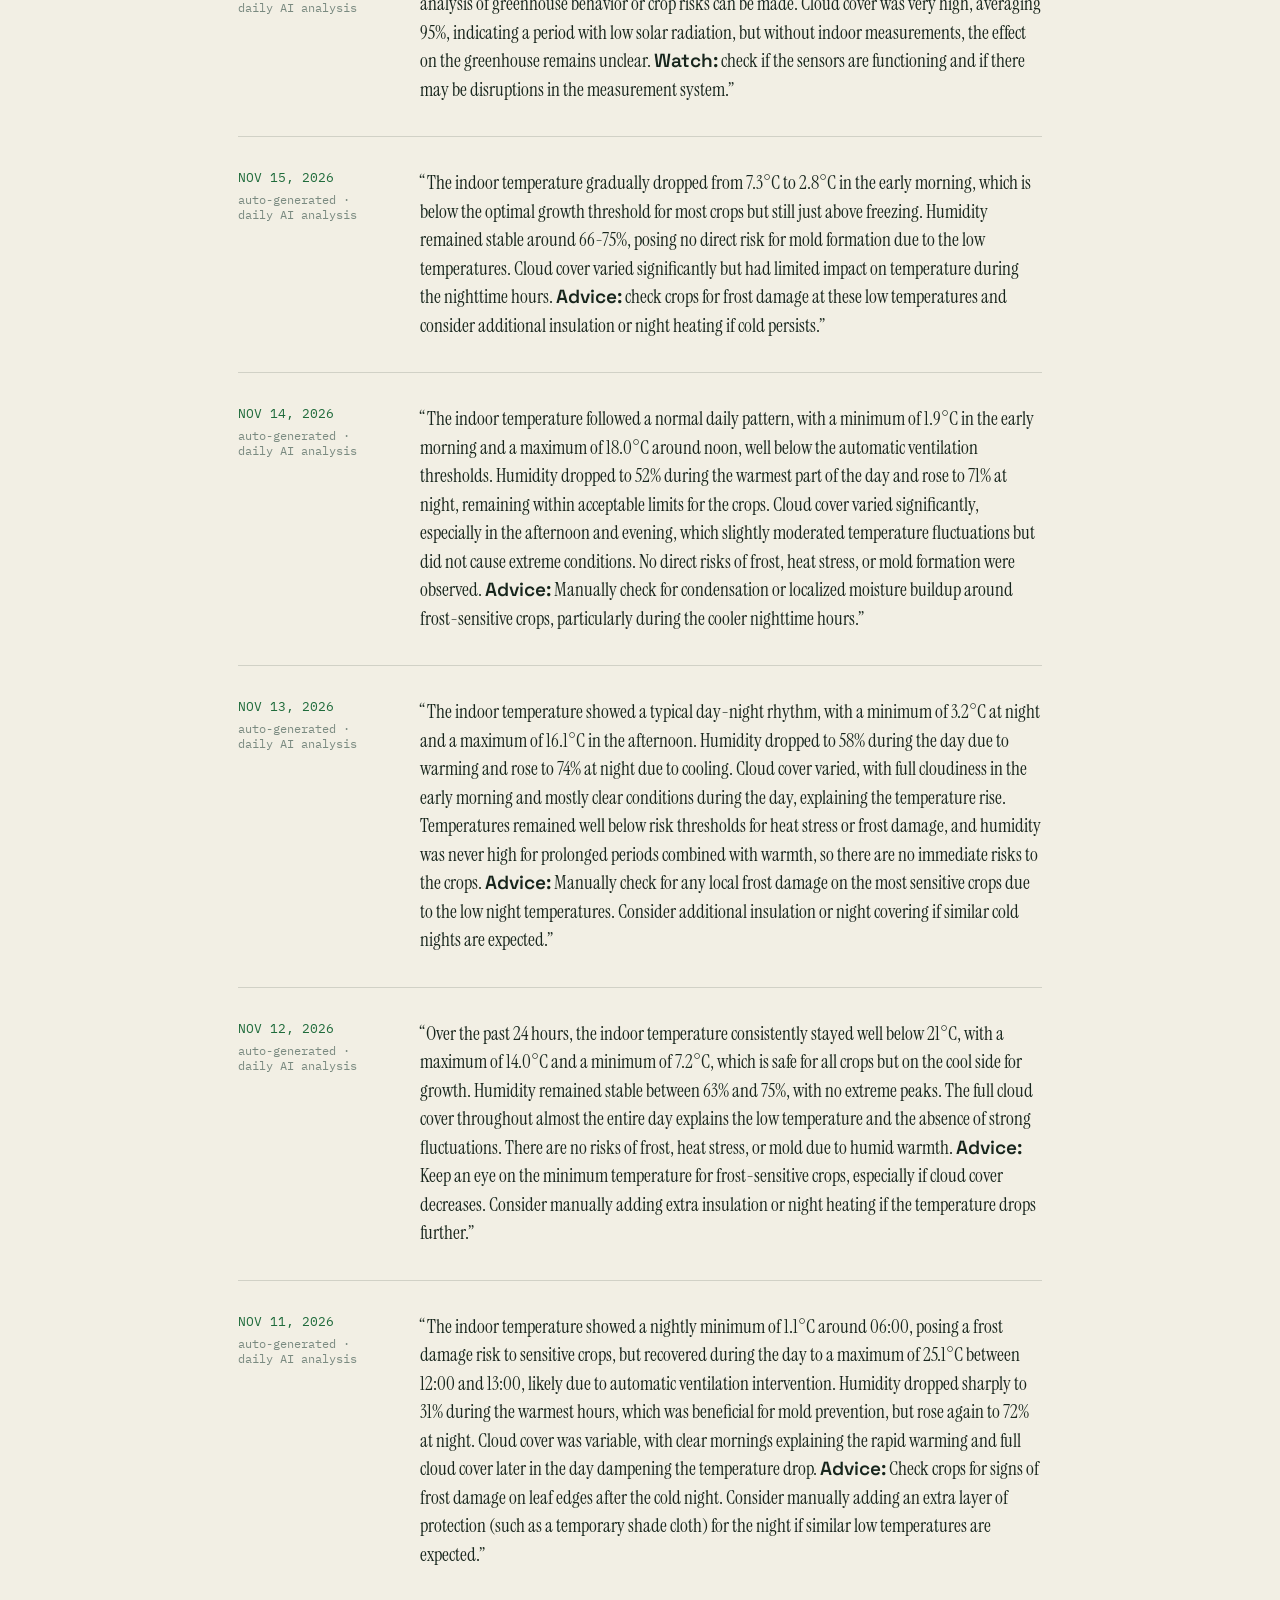
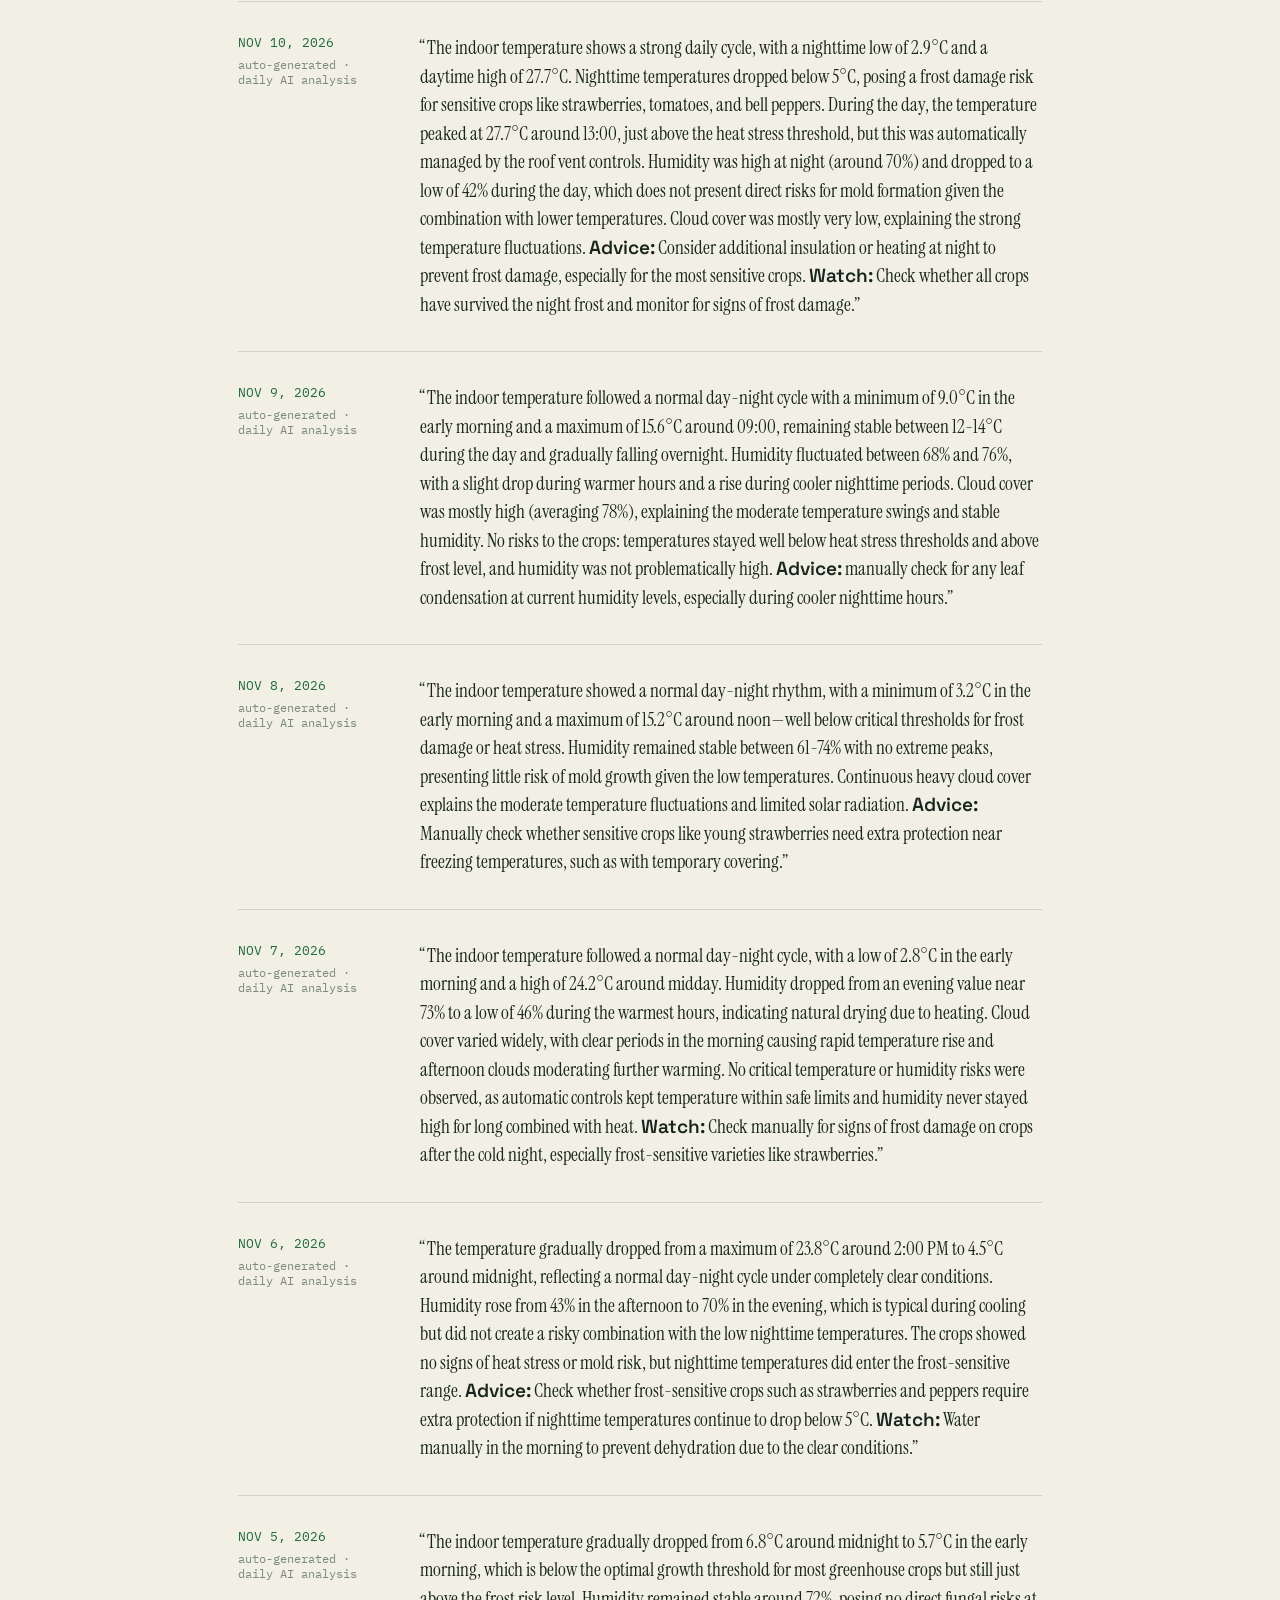
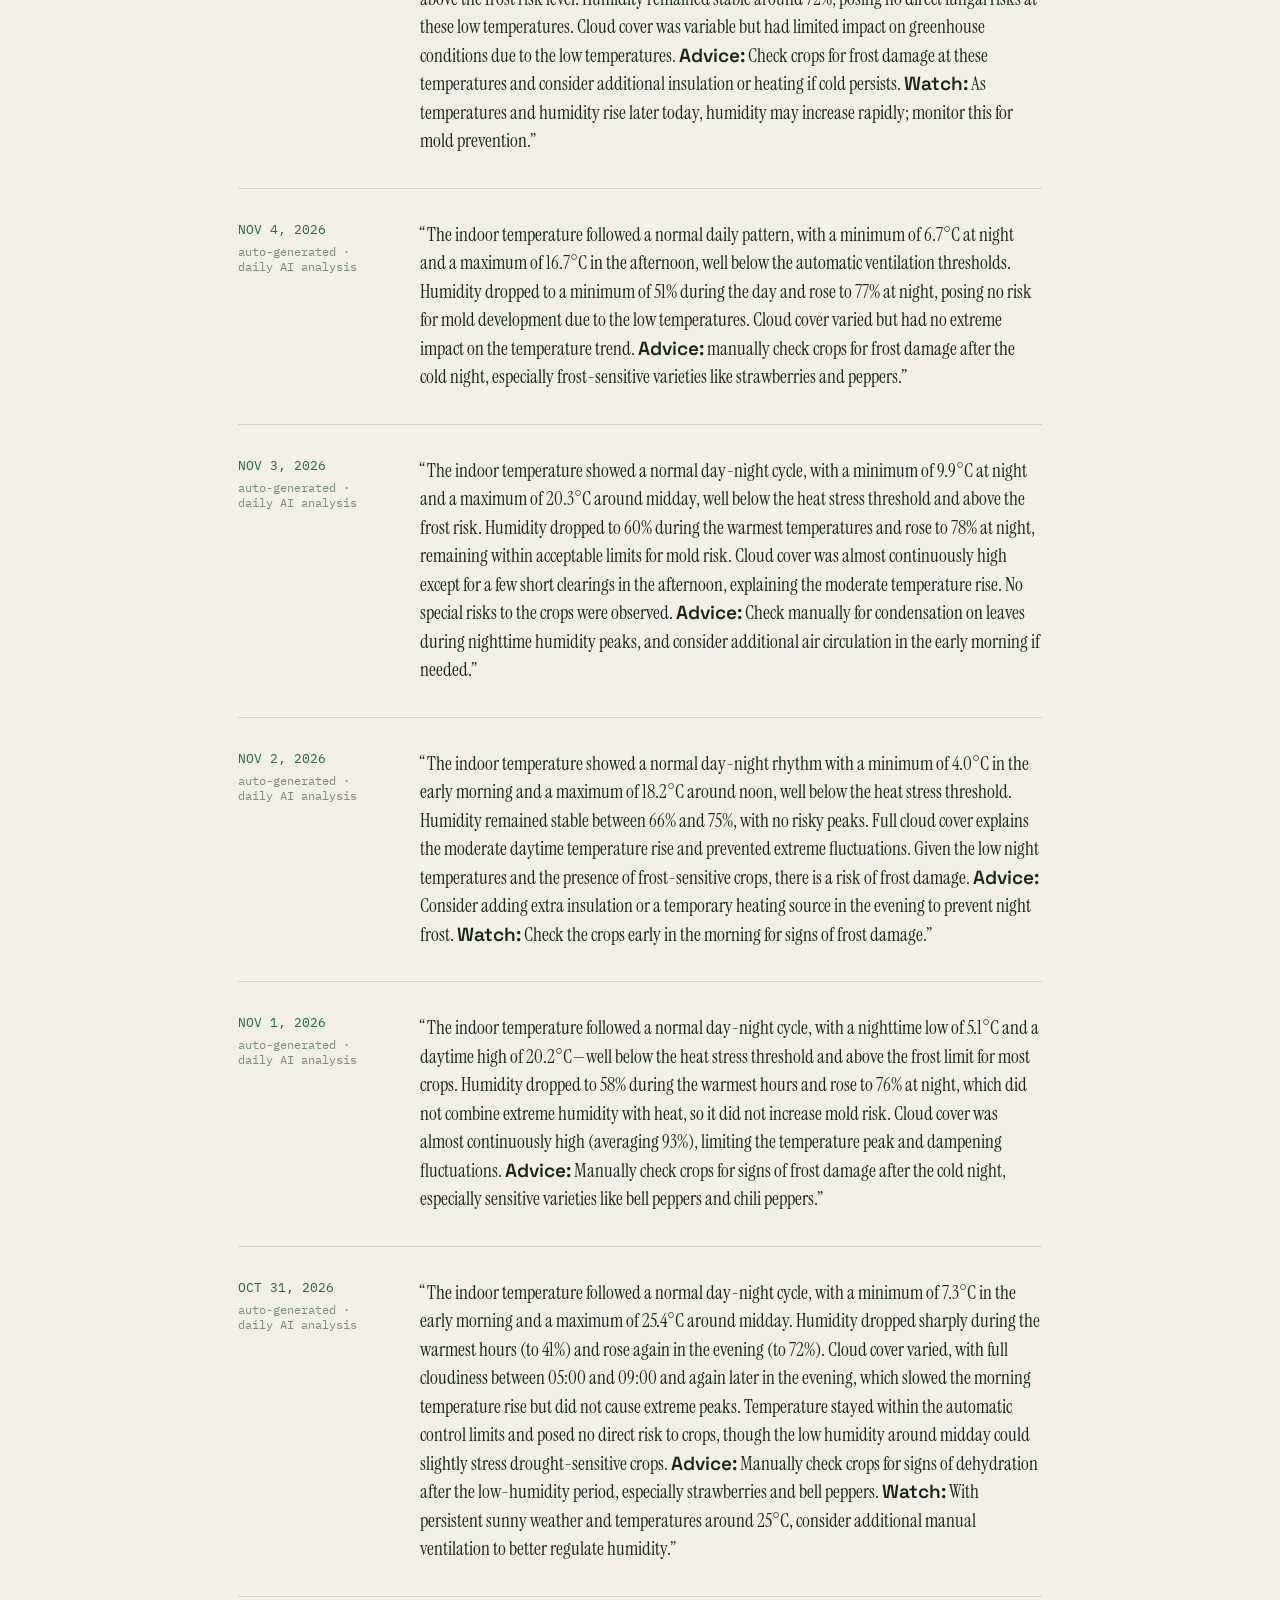
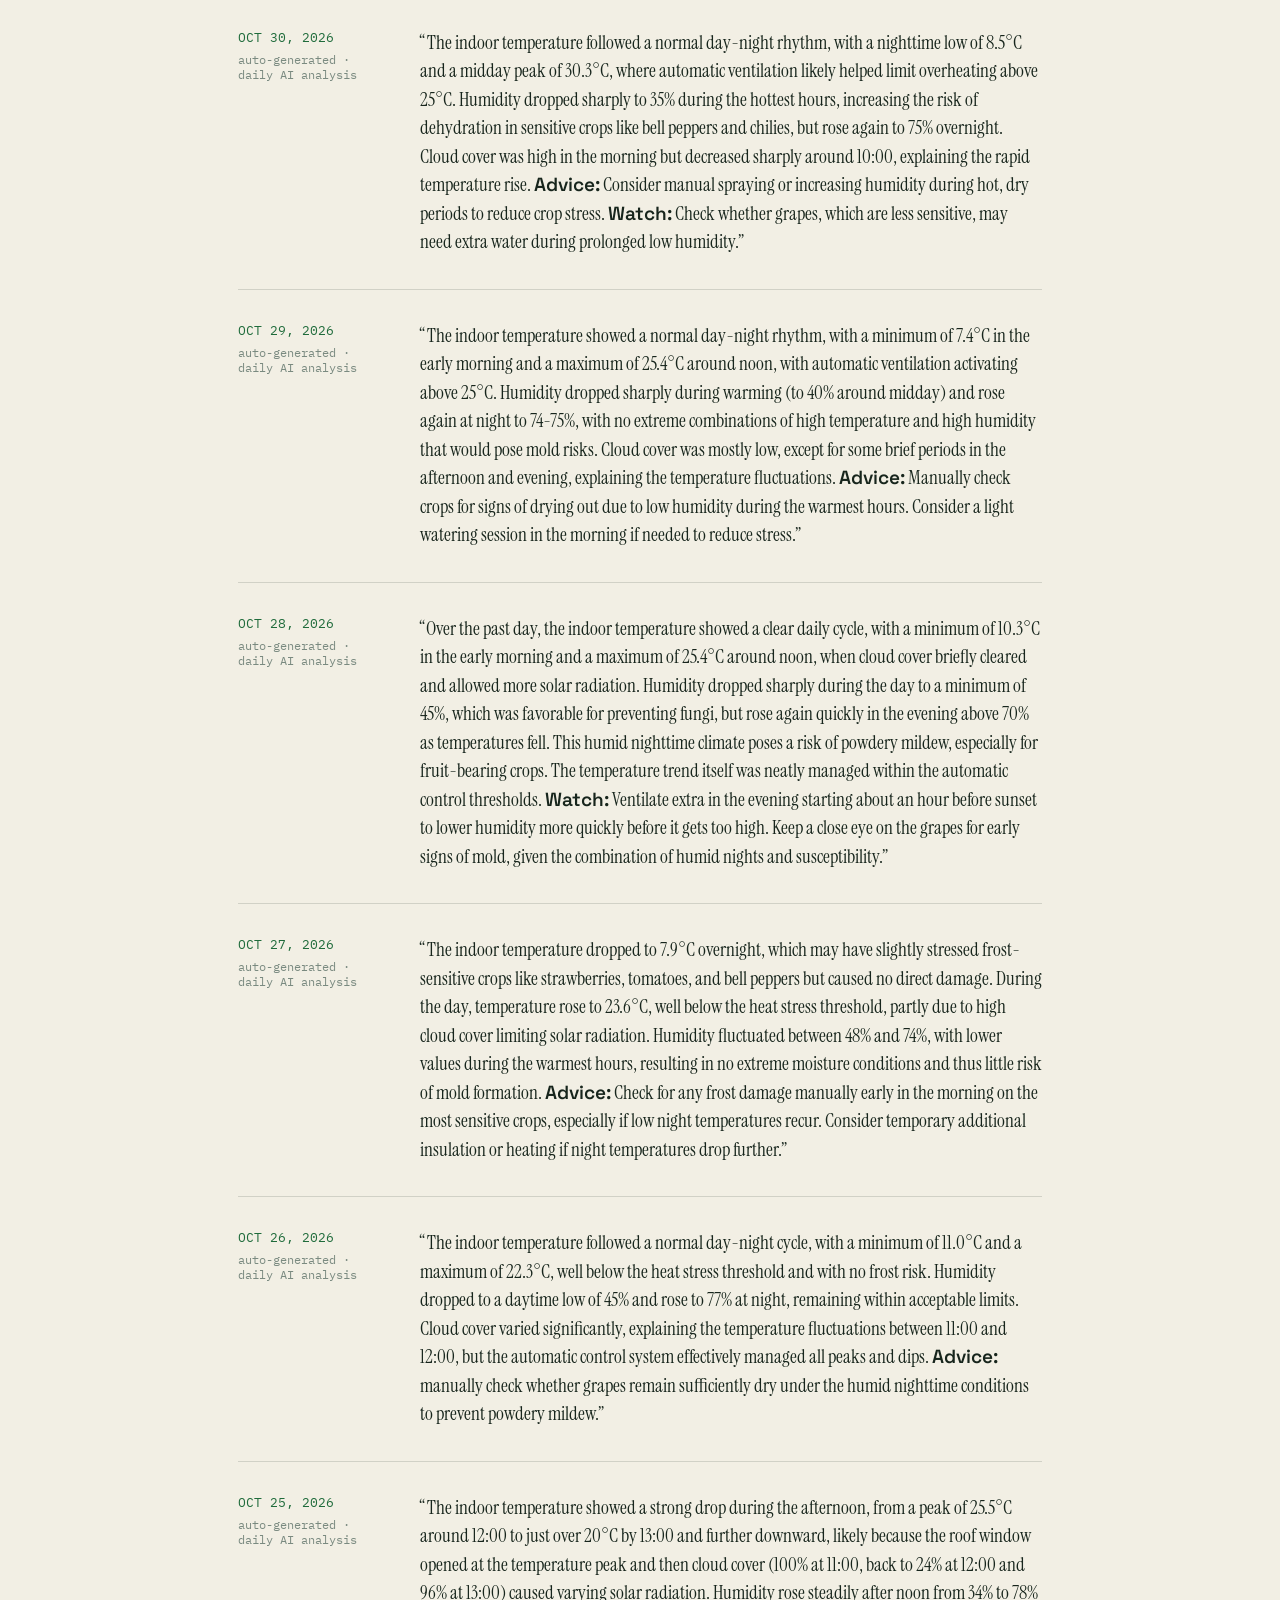
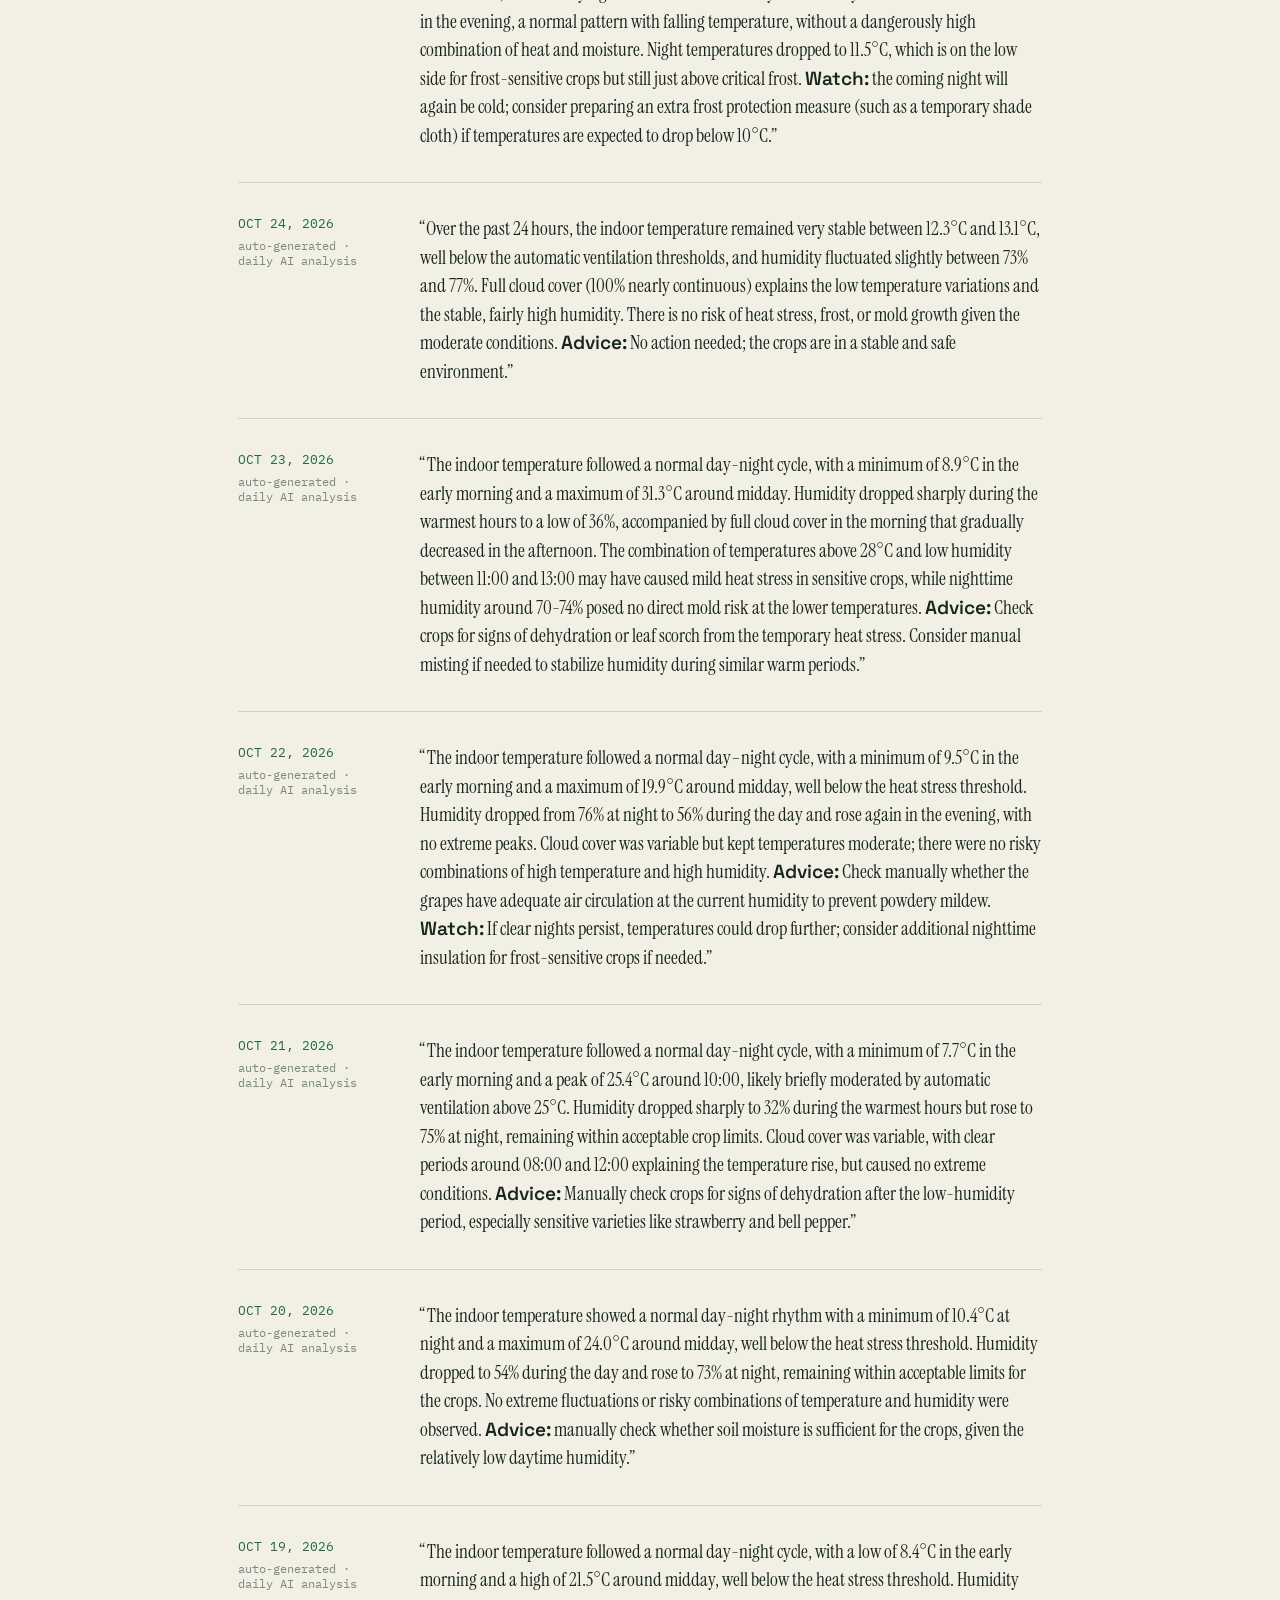
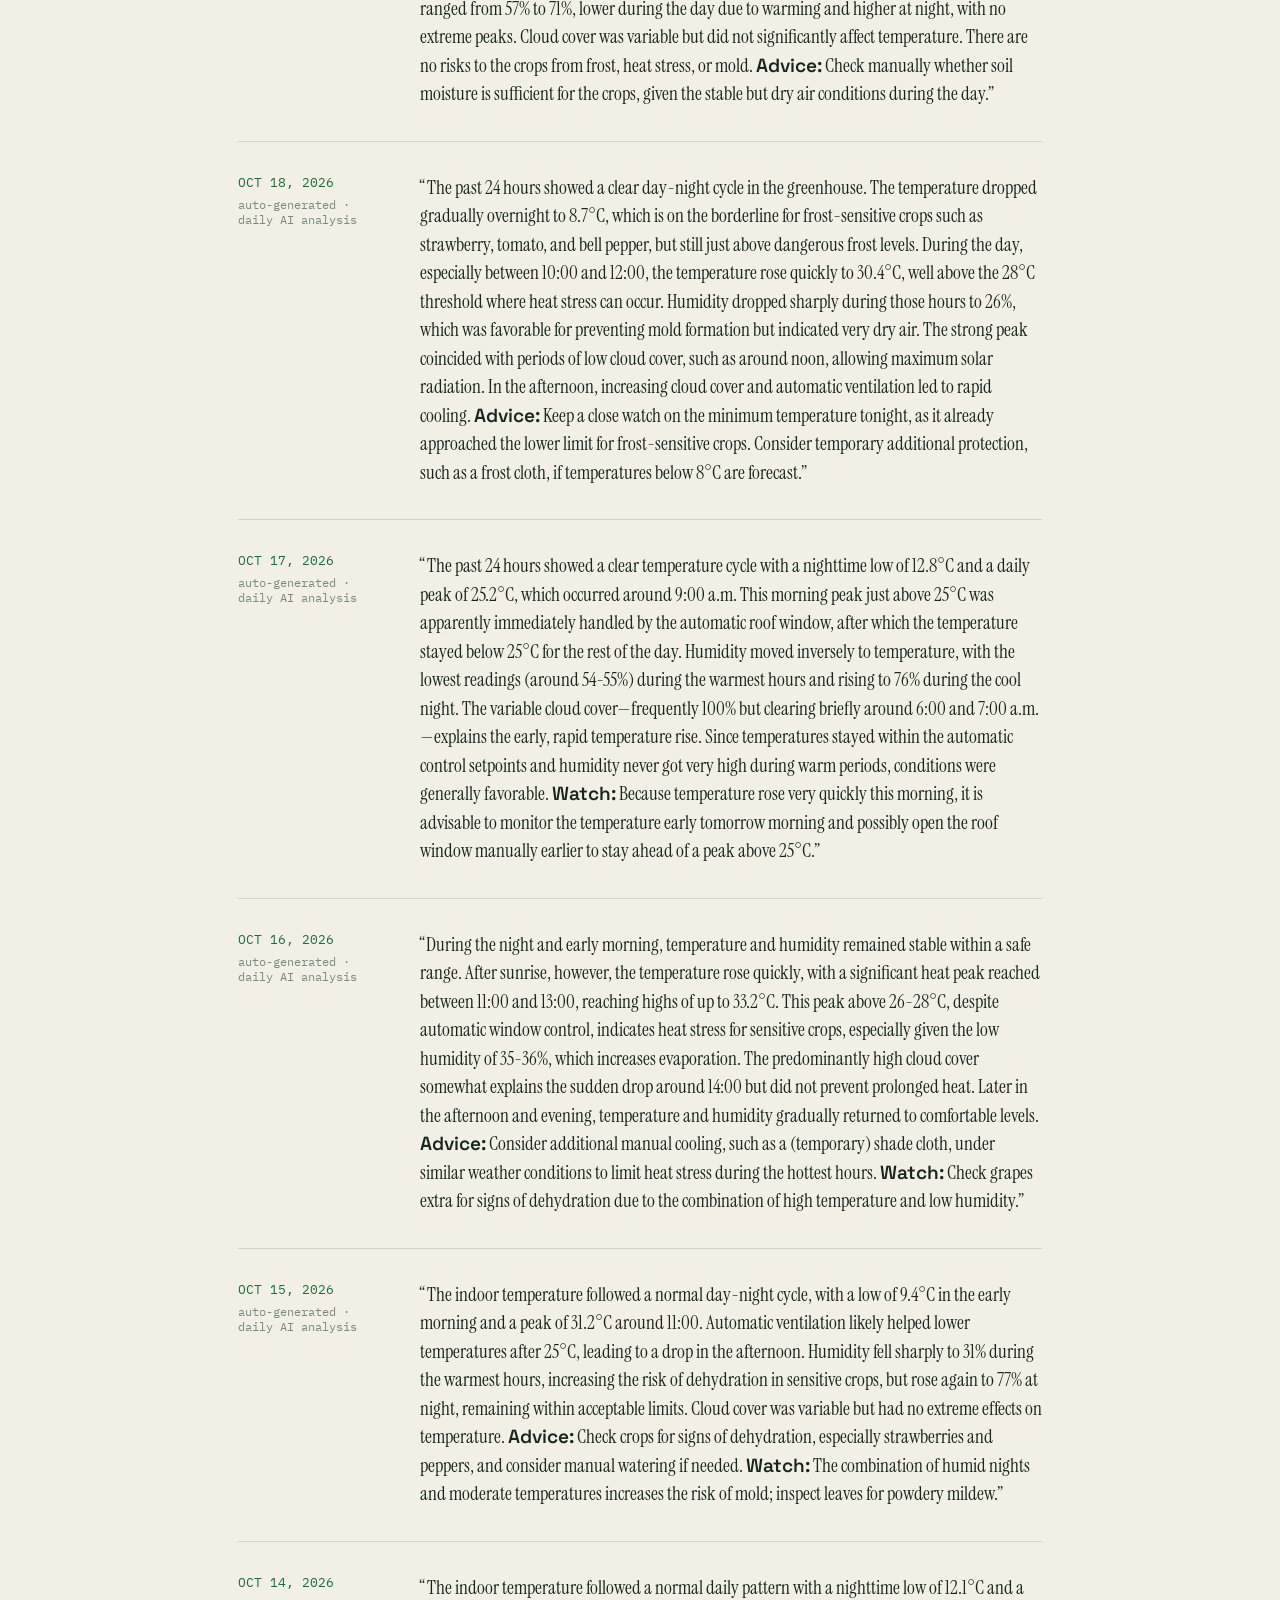
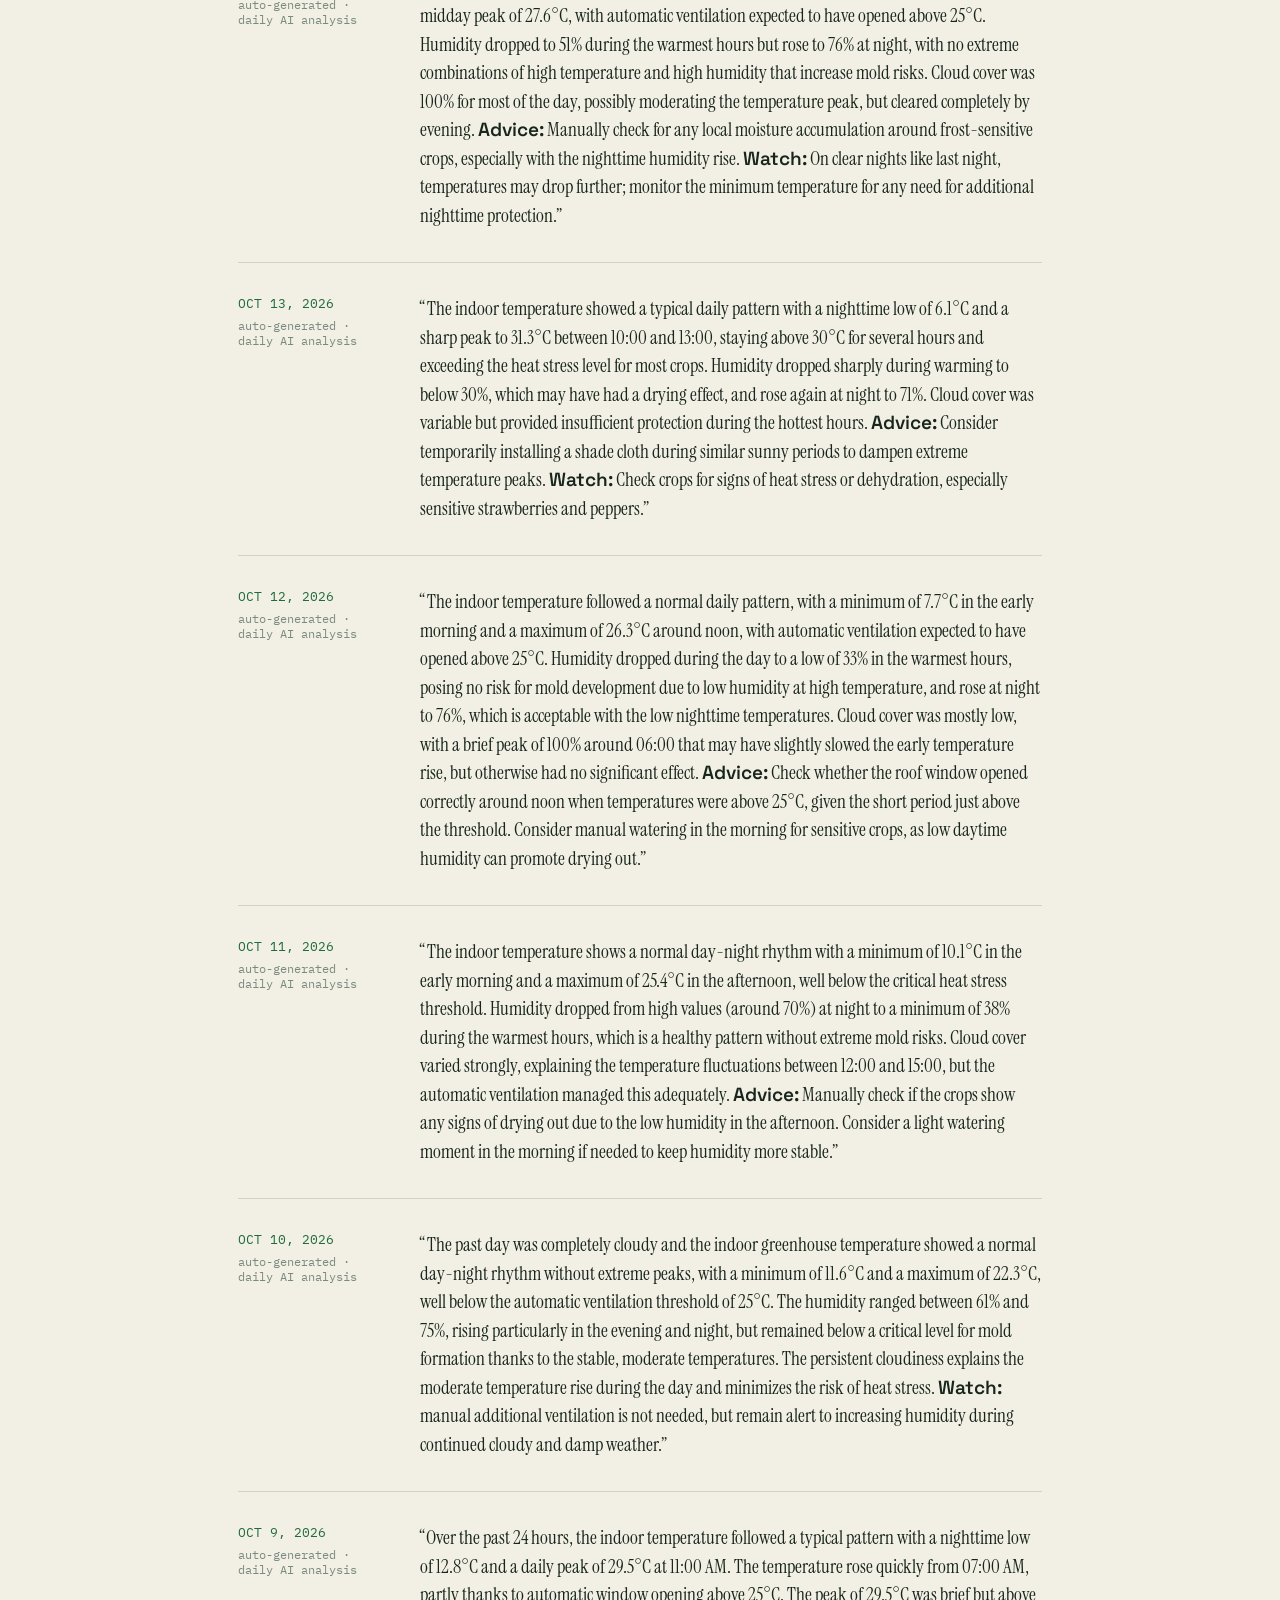
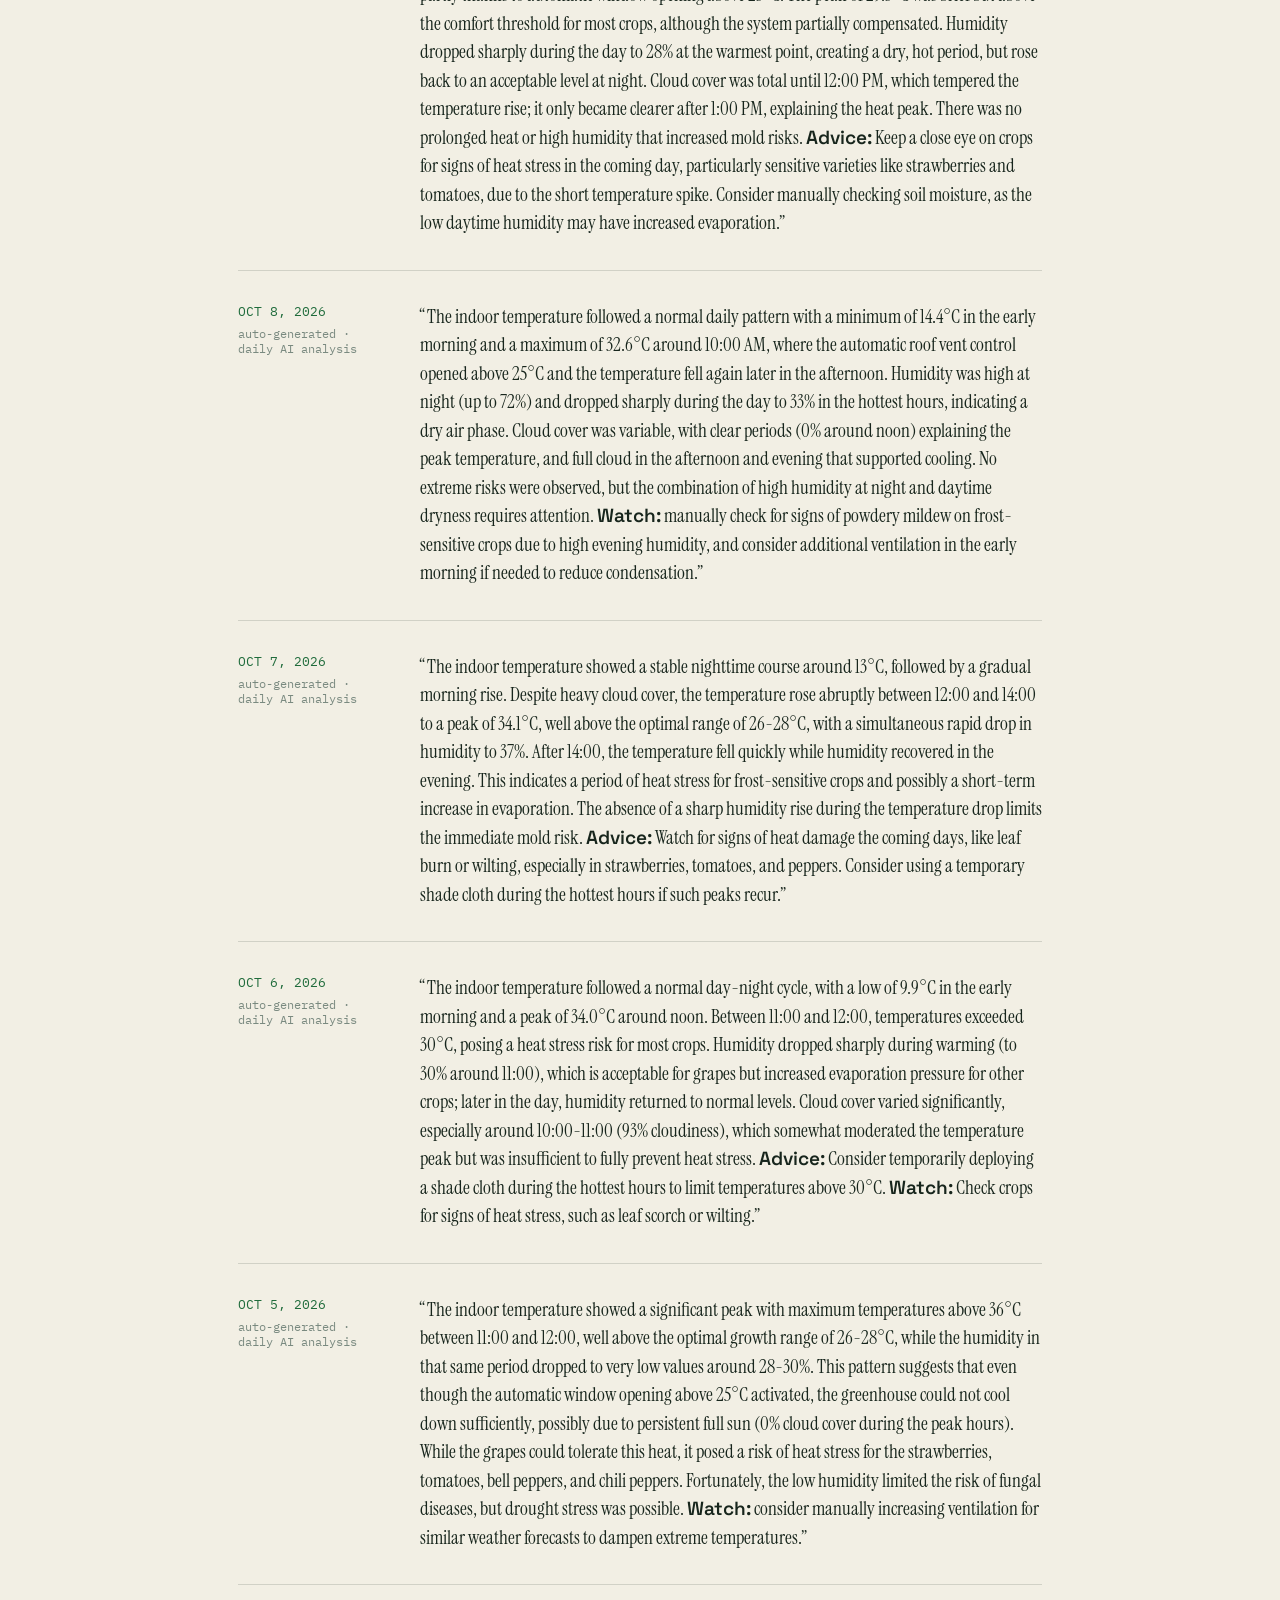
==== commit fa896a3d: "Daily AI analysis: NOV 27, 2026" ====
--- a/ai-analyses.html
+++ b/ai-analyses.html
@@ -35,6 +35,15 @@
   <h1 class="build-log-title">Every night, read back to you.</h1>
   <div class="phase-list">
     <!-- DAILY-ANALYSIS-START — kas/scripts/daily-analysis-site-update.mjs inserts new phase-rows right after this marker -->
+    <div class="phase-row" data-auto-ts="1795737646480">
+      <div>
+        <div class="phase-tag">NOV 27, 2026</div>
+        <div class="phase-status">auto-generated &middot; daily AI analysis</div>
+      </div>
+      <div>
+        <p class="analysis-quote">&ldquo;The indoor temperature showed a notable peak of 23.0°C at 07:00, likely due to brief solar radiation during a period of variable cloud cover, but quickly dropped back to normal levels without heat stress risk. For the rest of the day, temperatures remained low, with nighttime values below freezing that could threaten frost-sensitive crops like strawberries and peppers. Humidity was predominantly stable and low, with no mold risk. <strong>Advice:</strong> manually check whether frost protection measures, such as extra covering, are needed during nighttime hours. <strong>Watch:</strong> the rapid temperature fluctuations in the morning could cause stress; consider whether additional insulation or shading during clear moments is advisable.&rdquo;</p>
+      </div>
+    </div>
     <div class="phase-row" data-auto-ts="1795651240609">
       <div>
         <div class="phase-tag">NOV 26, 2026</div>
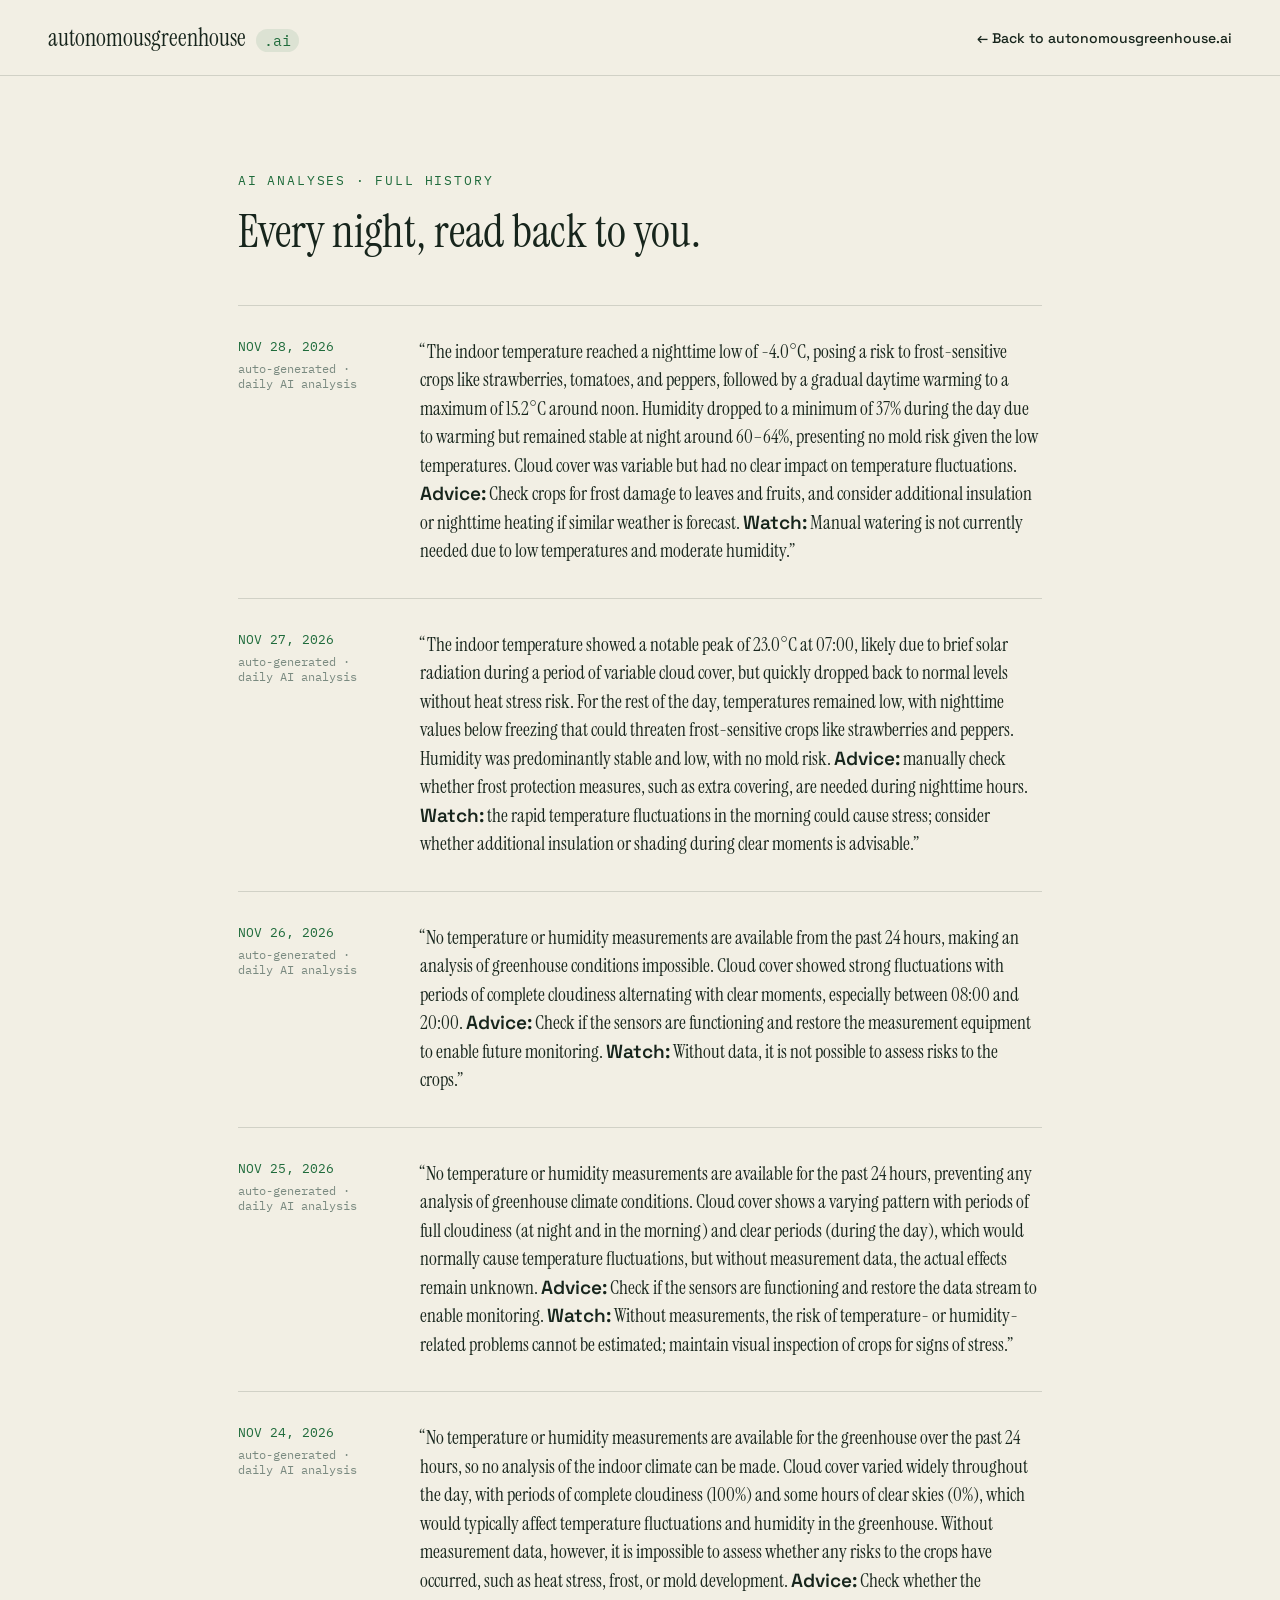
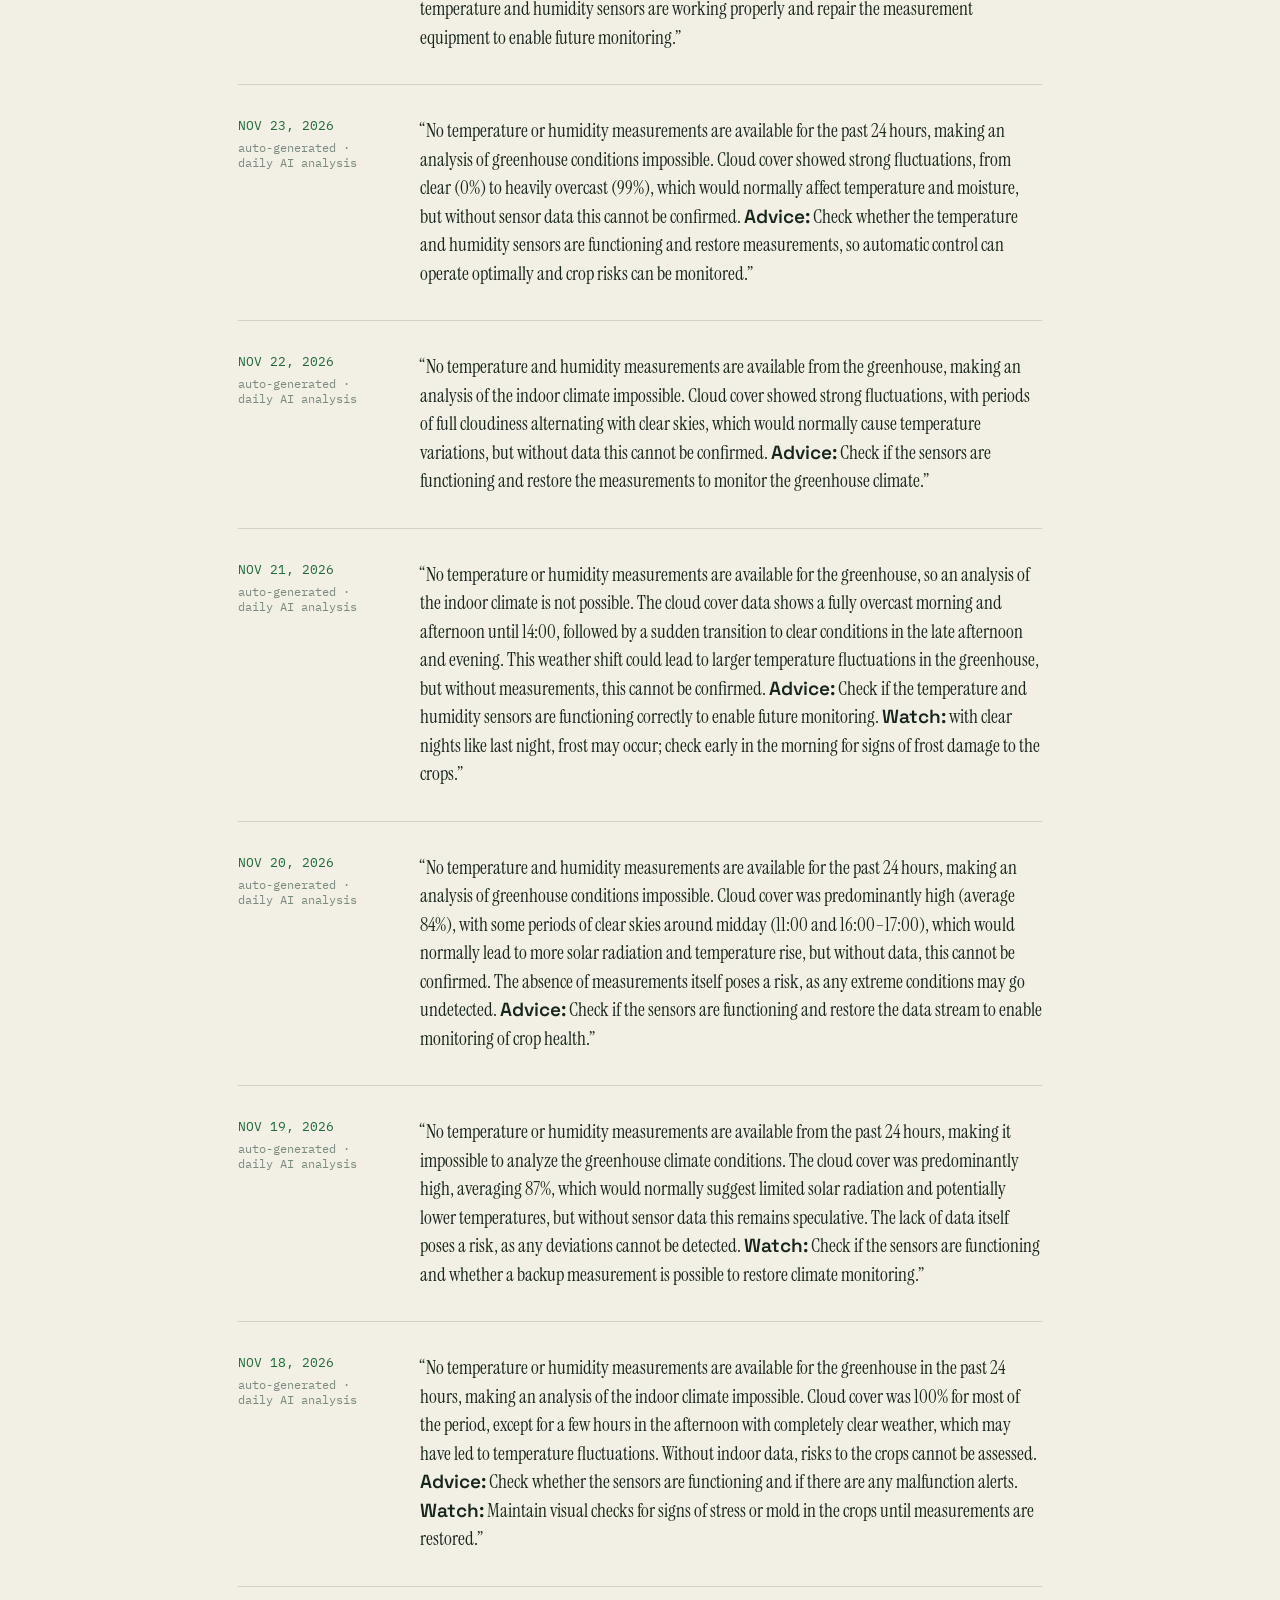
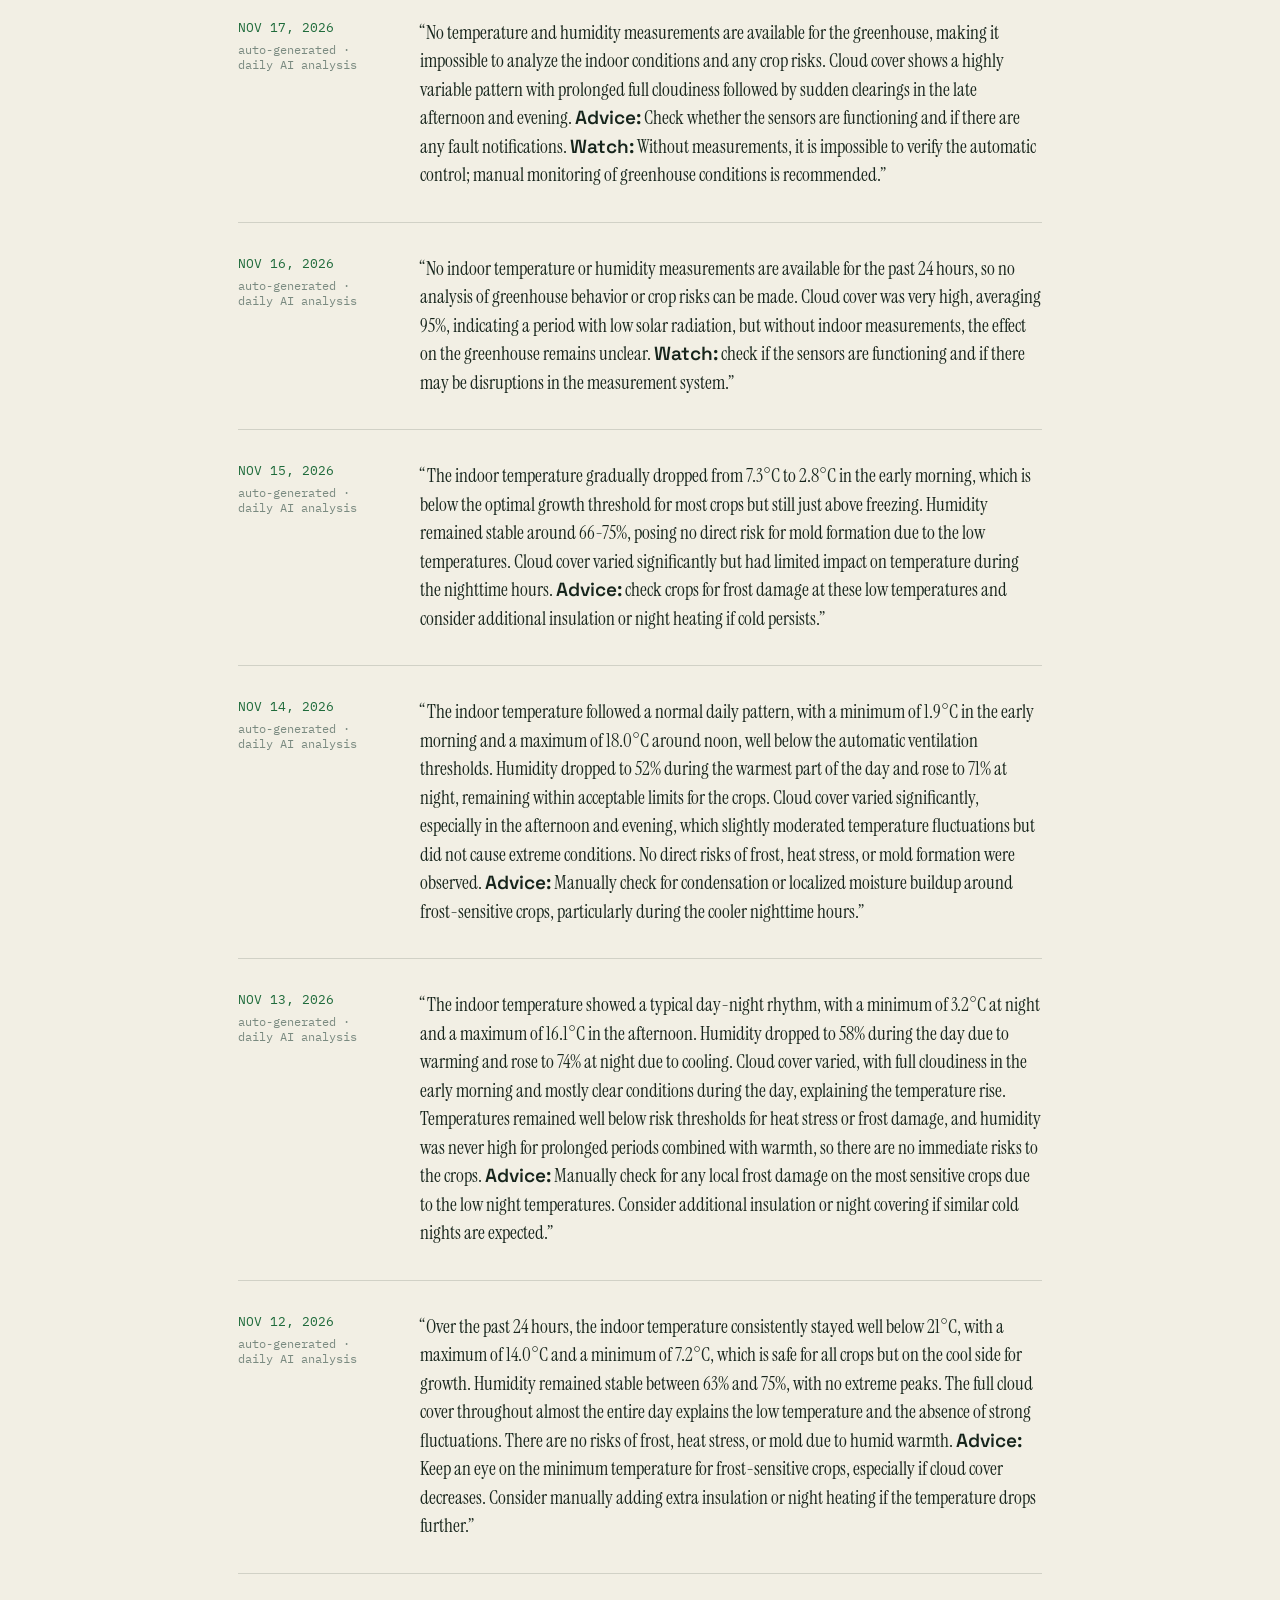
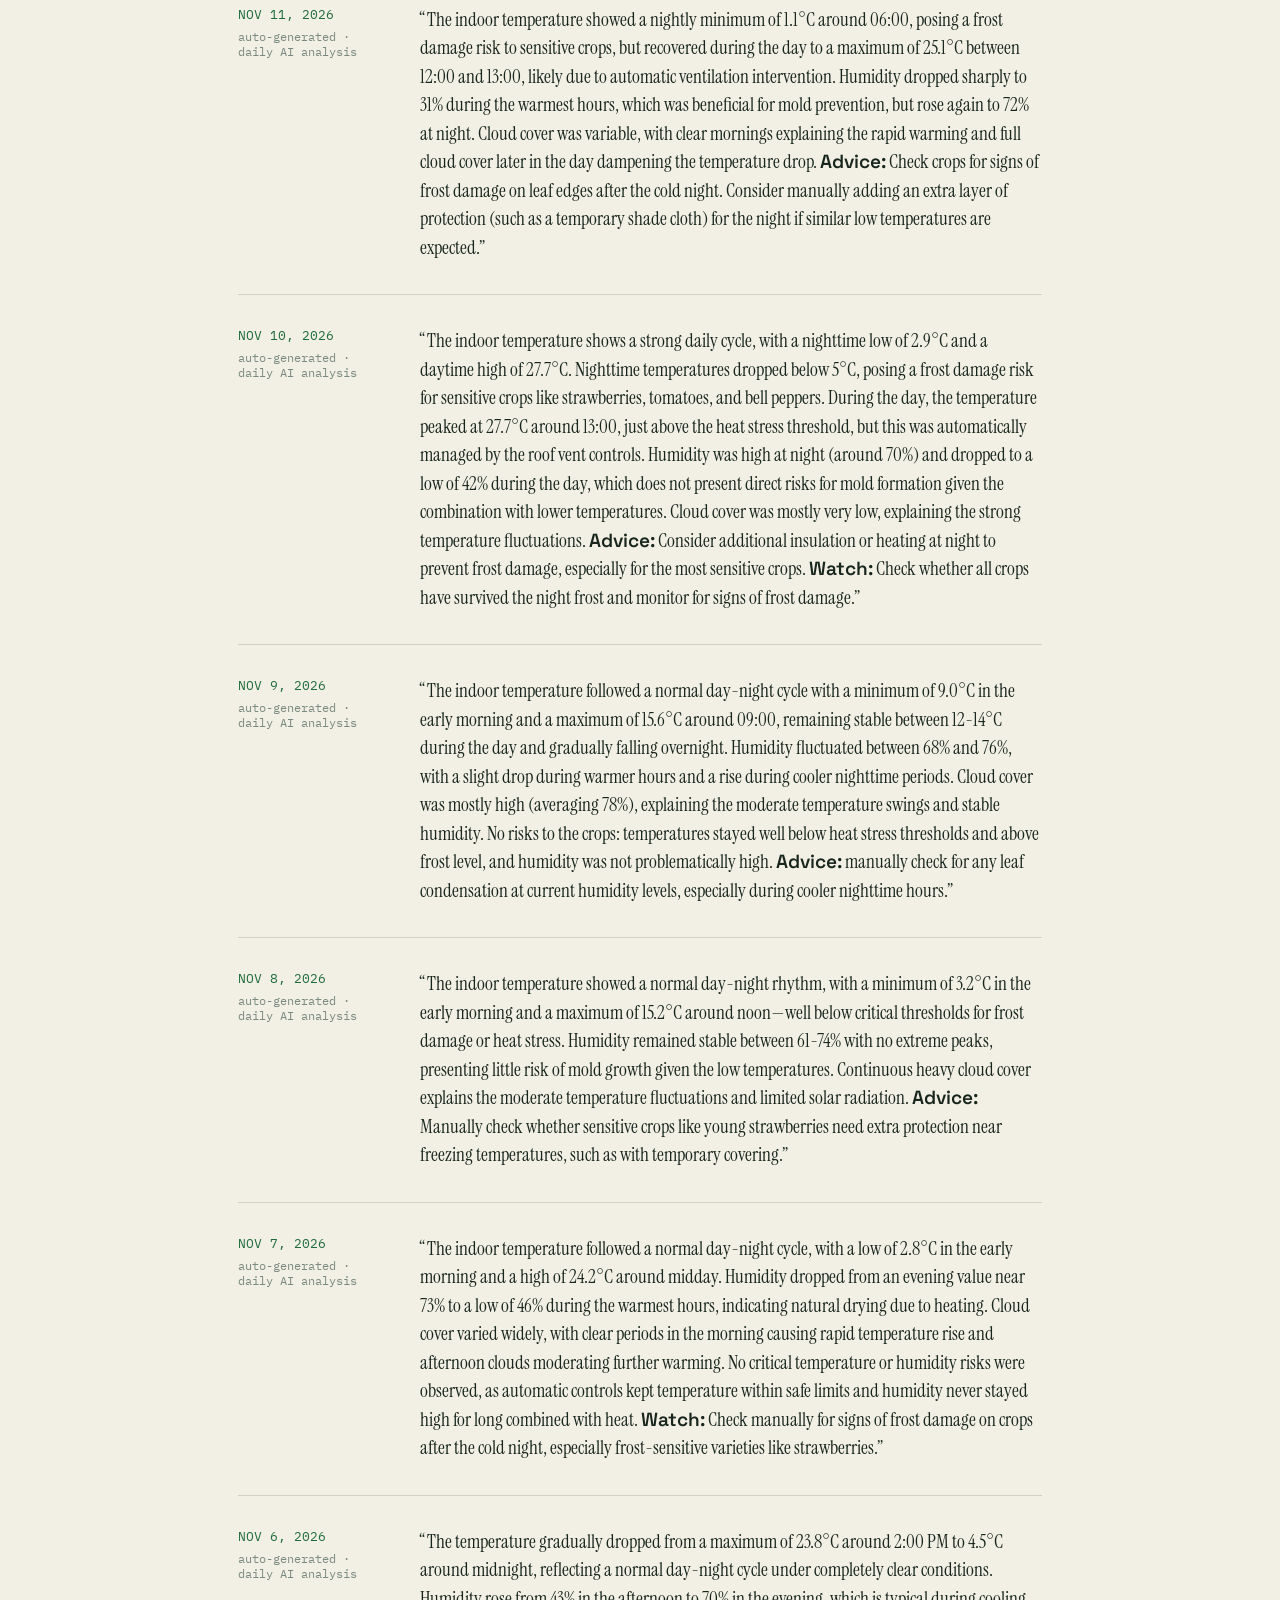
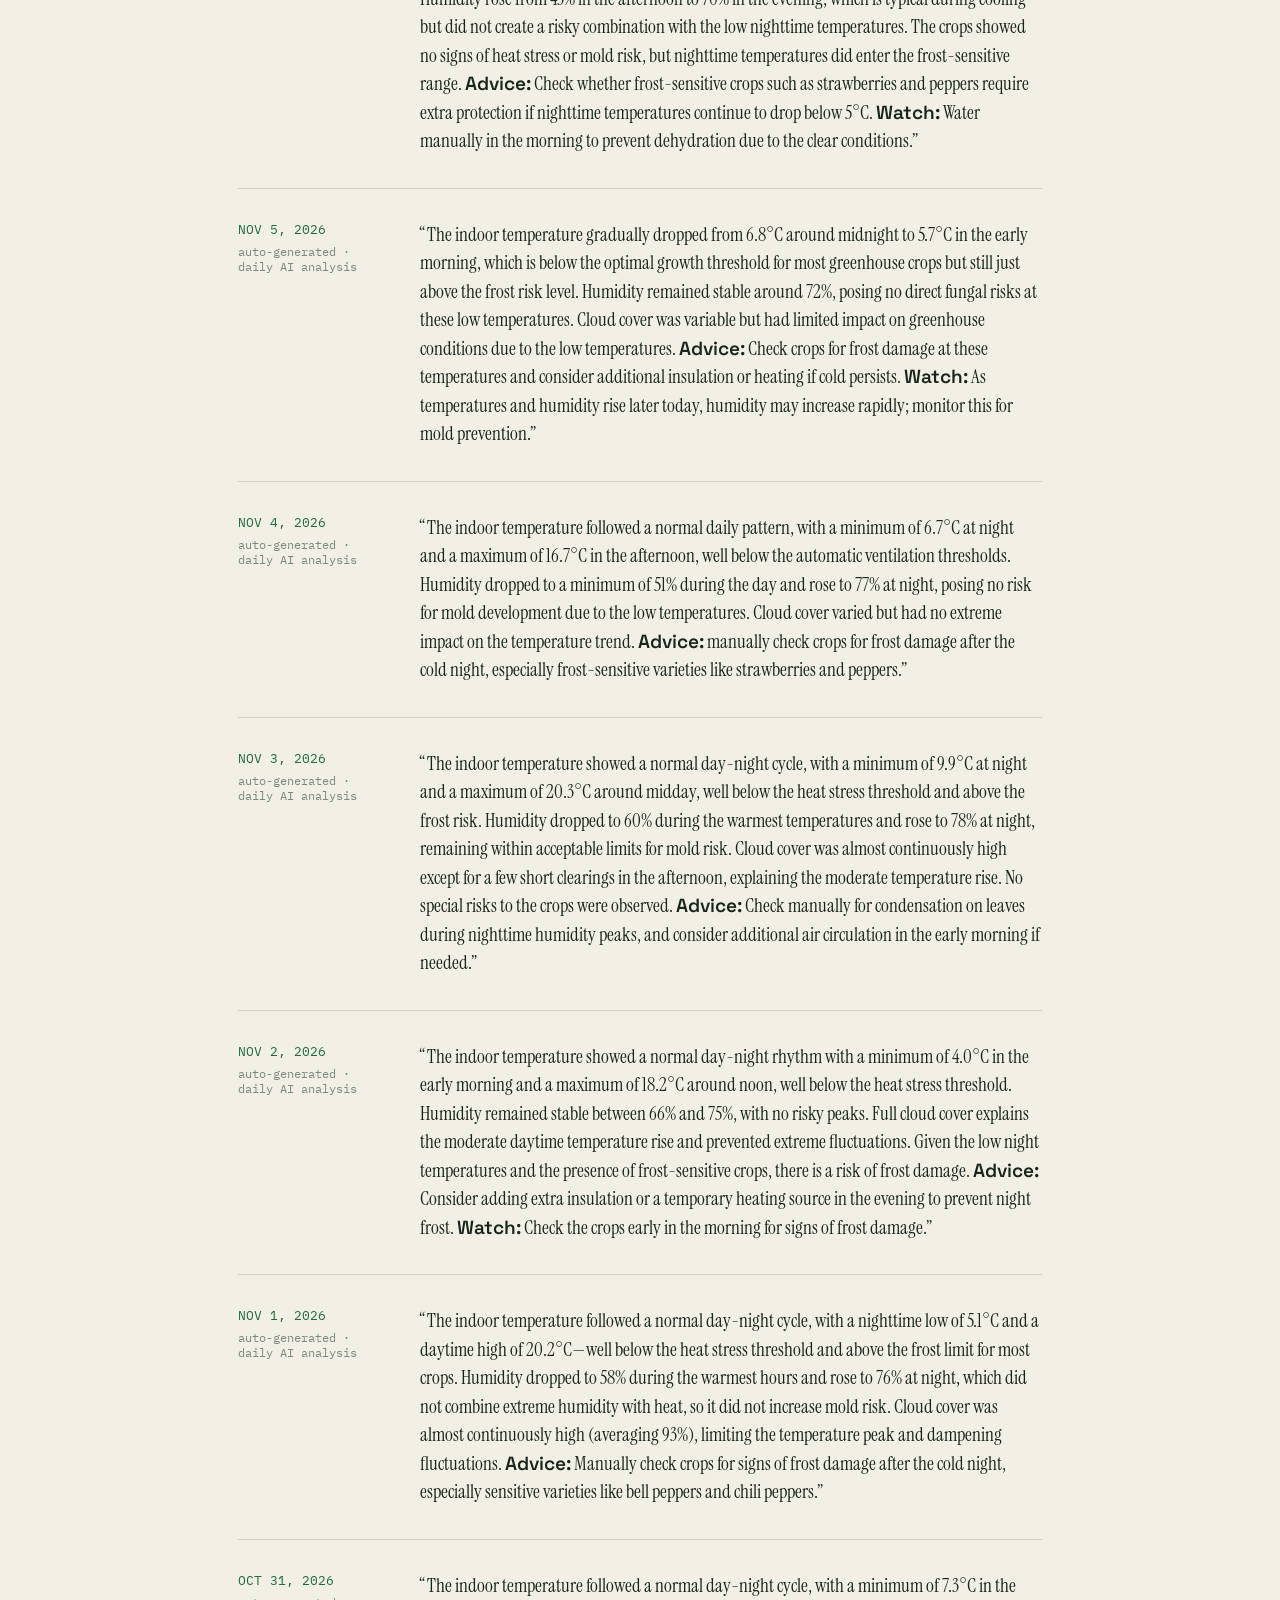
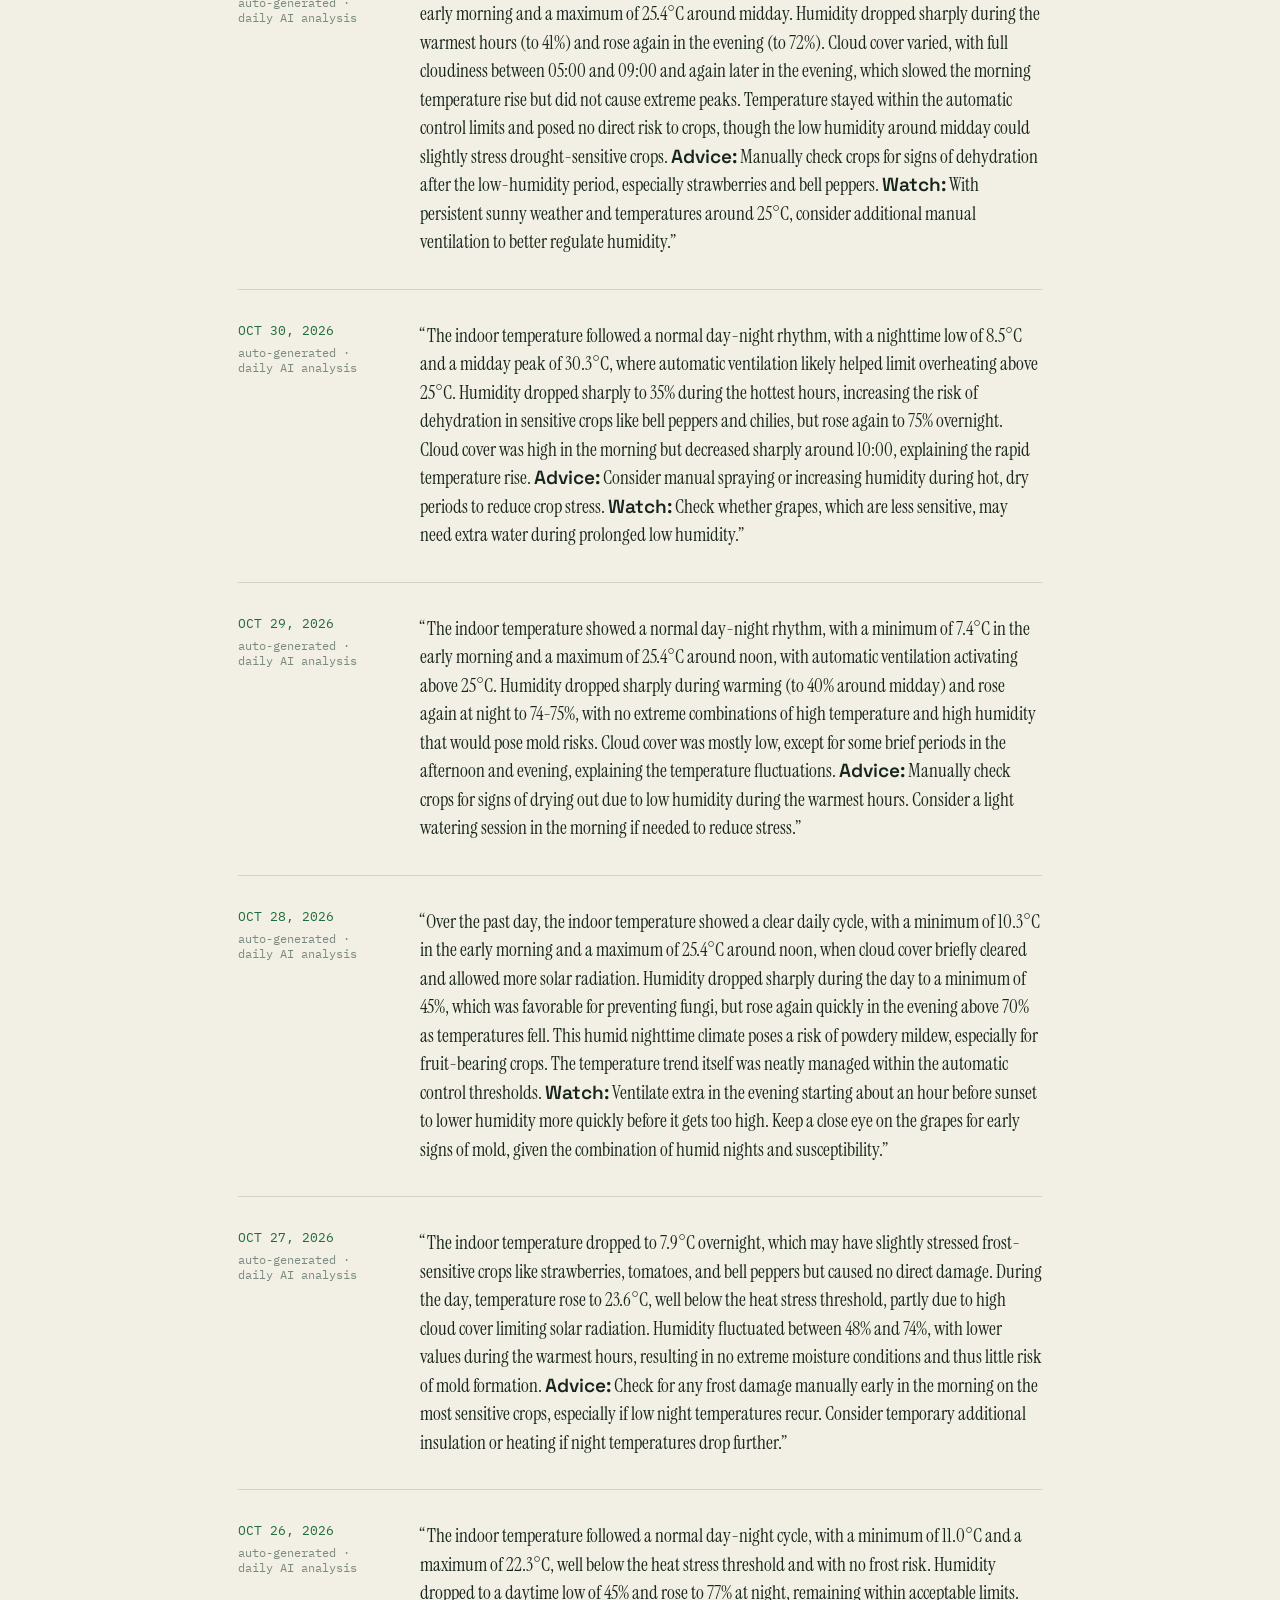
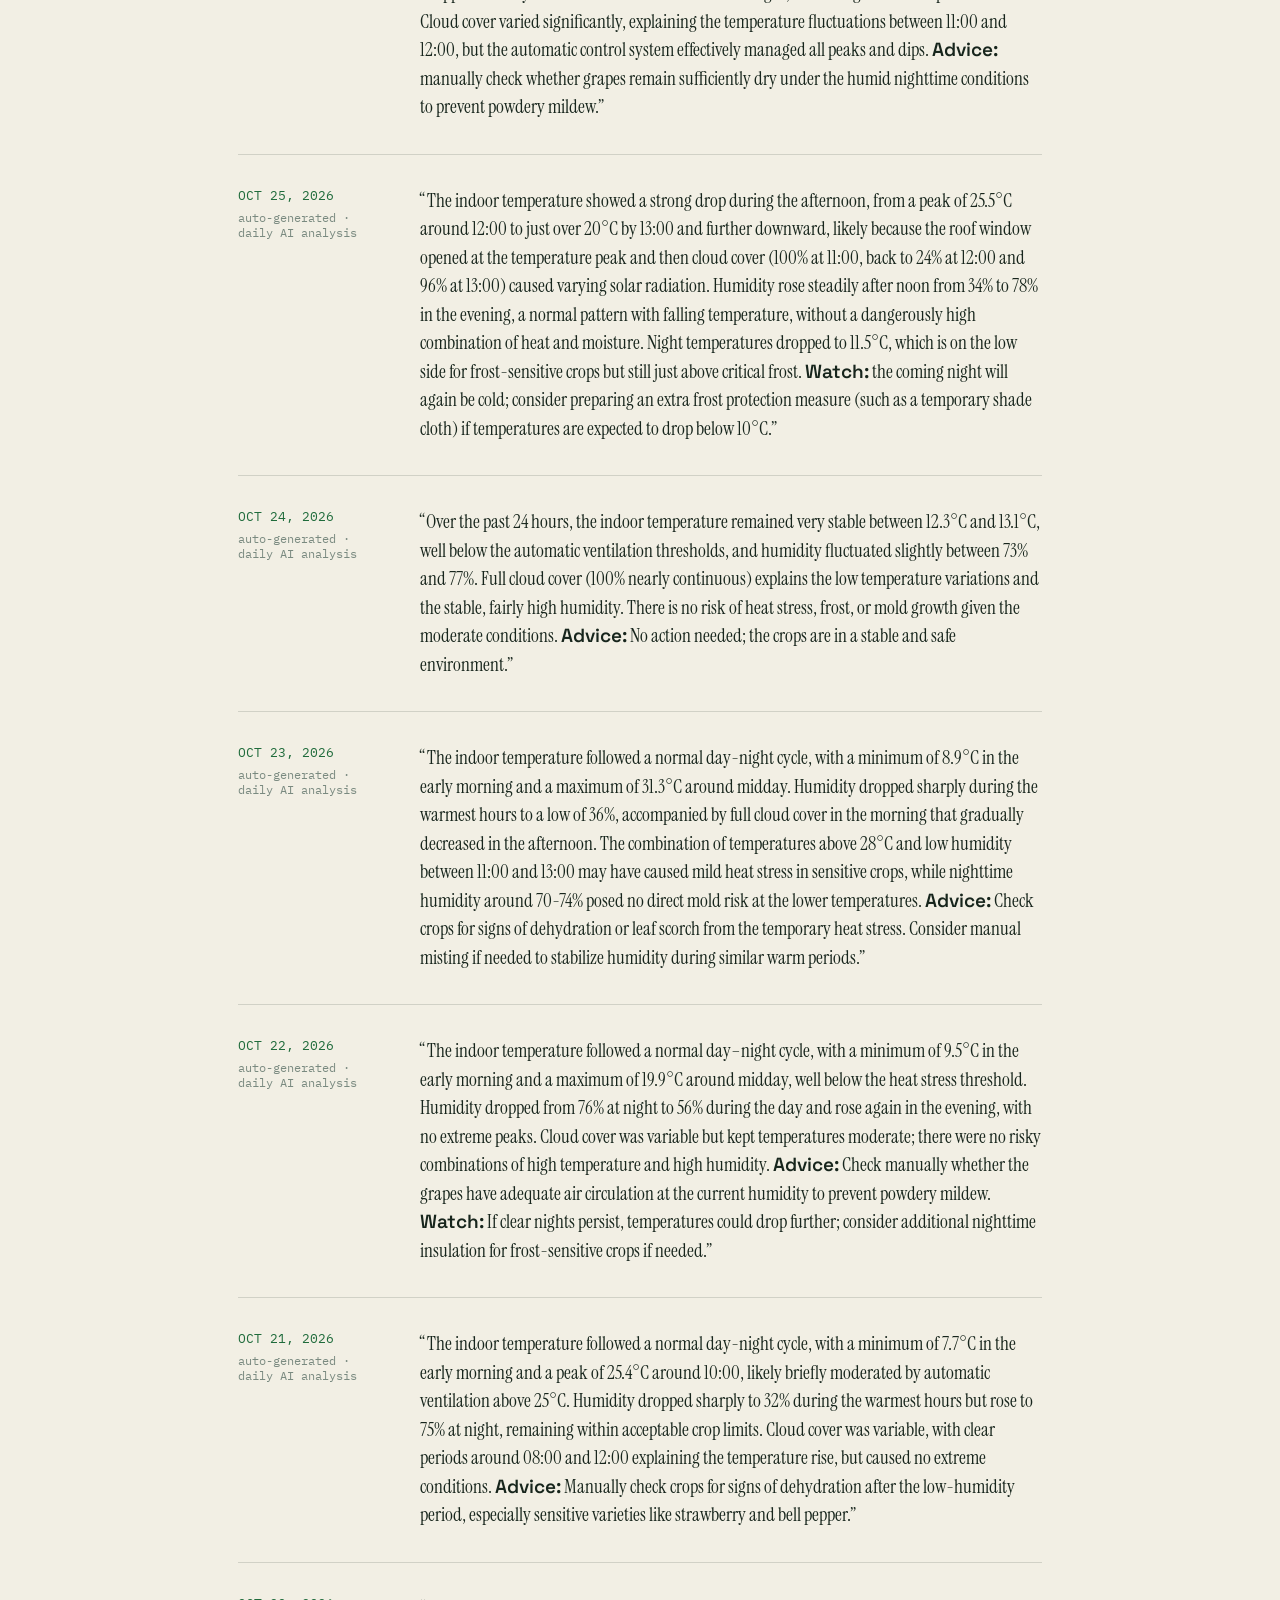
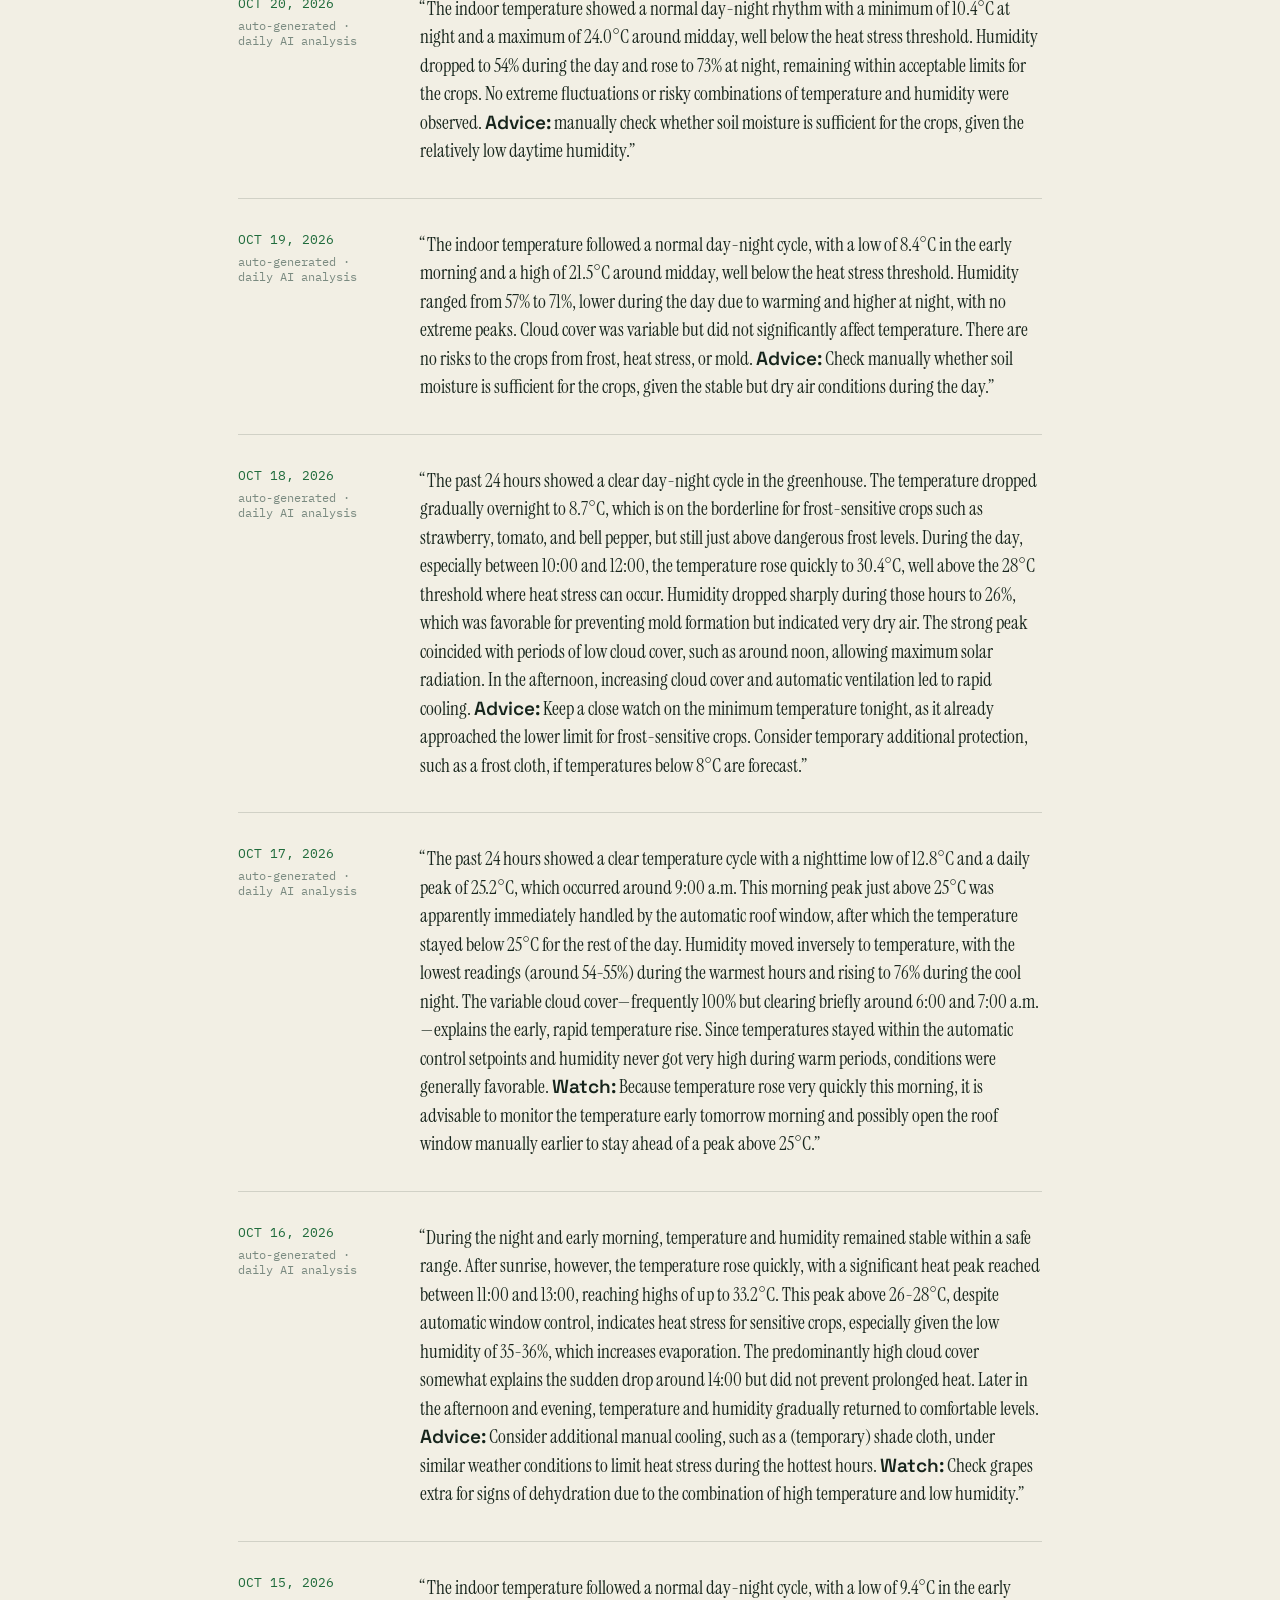
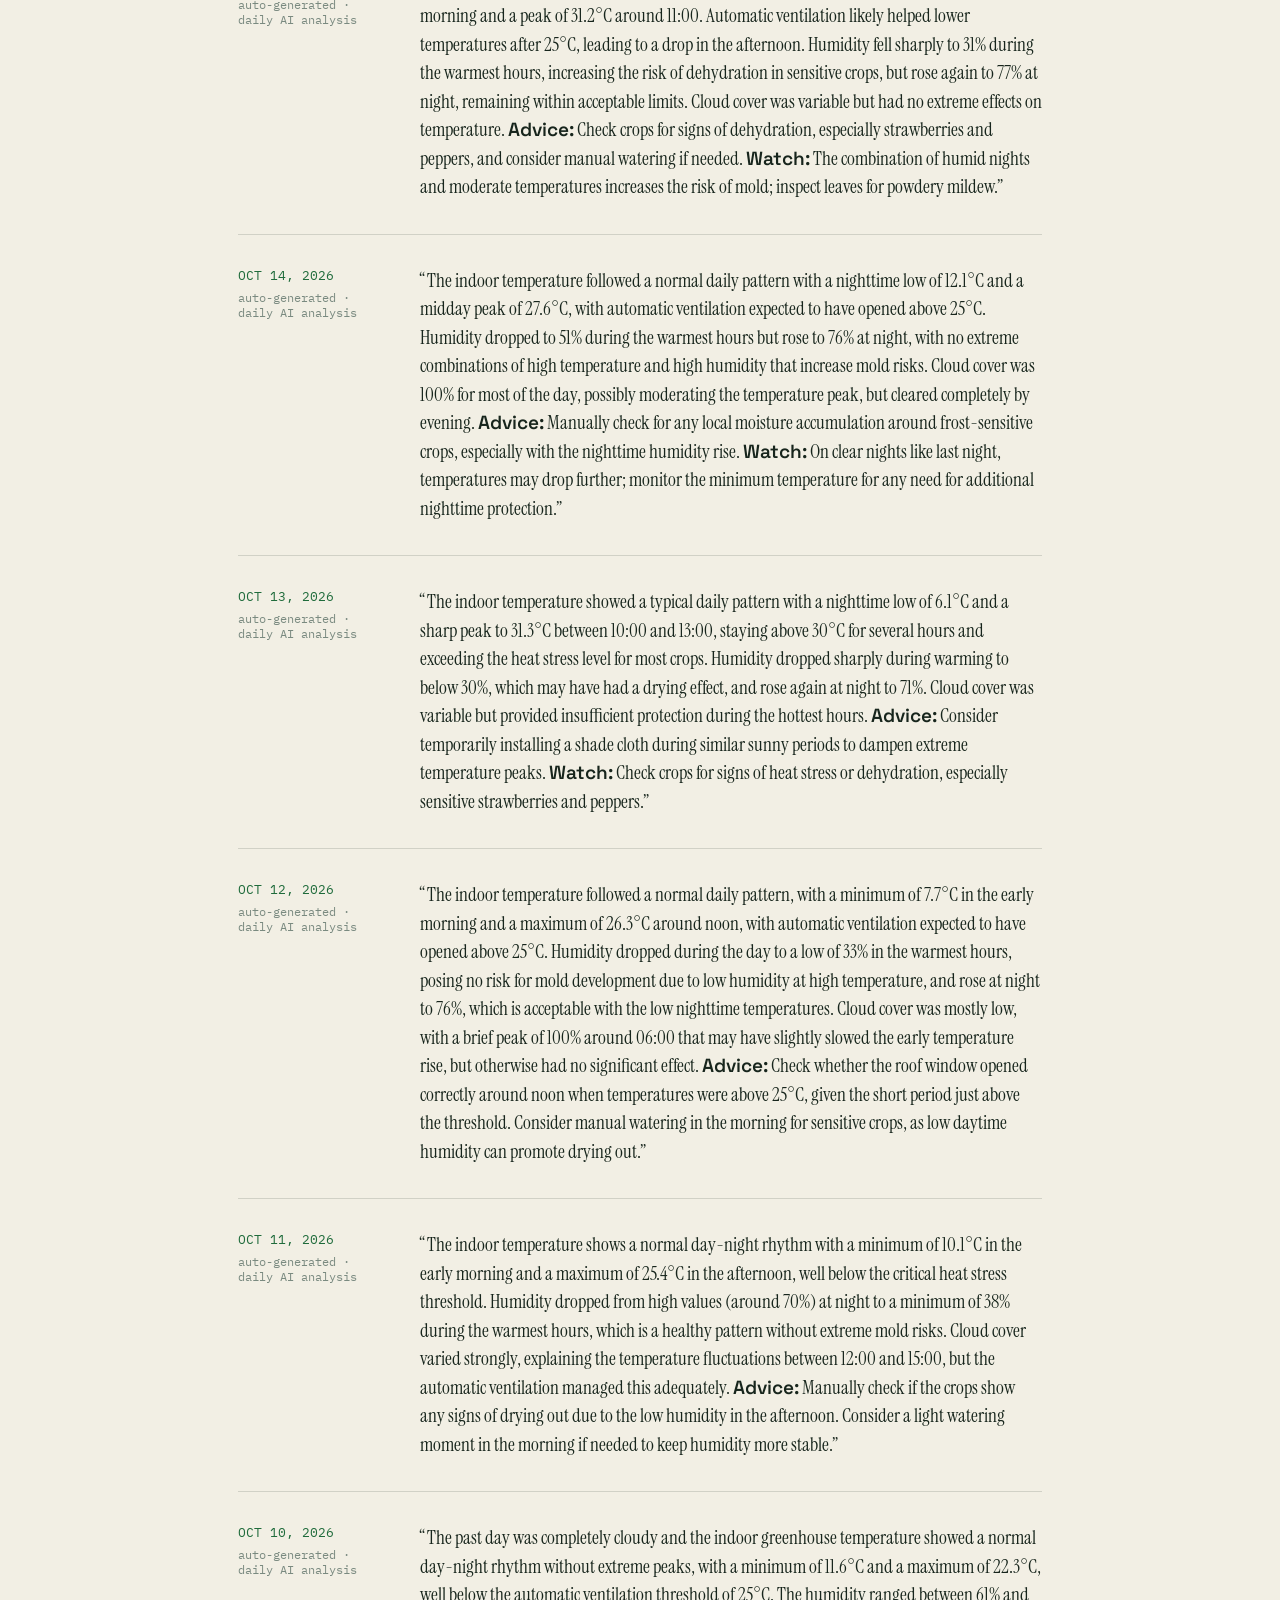
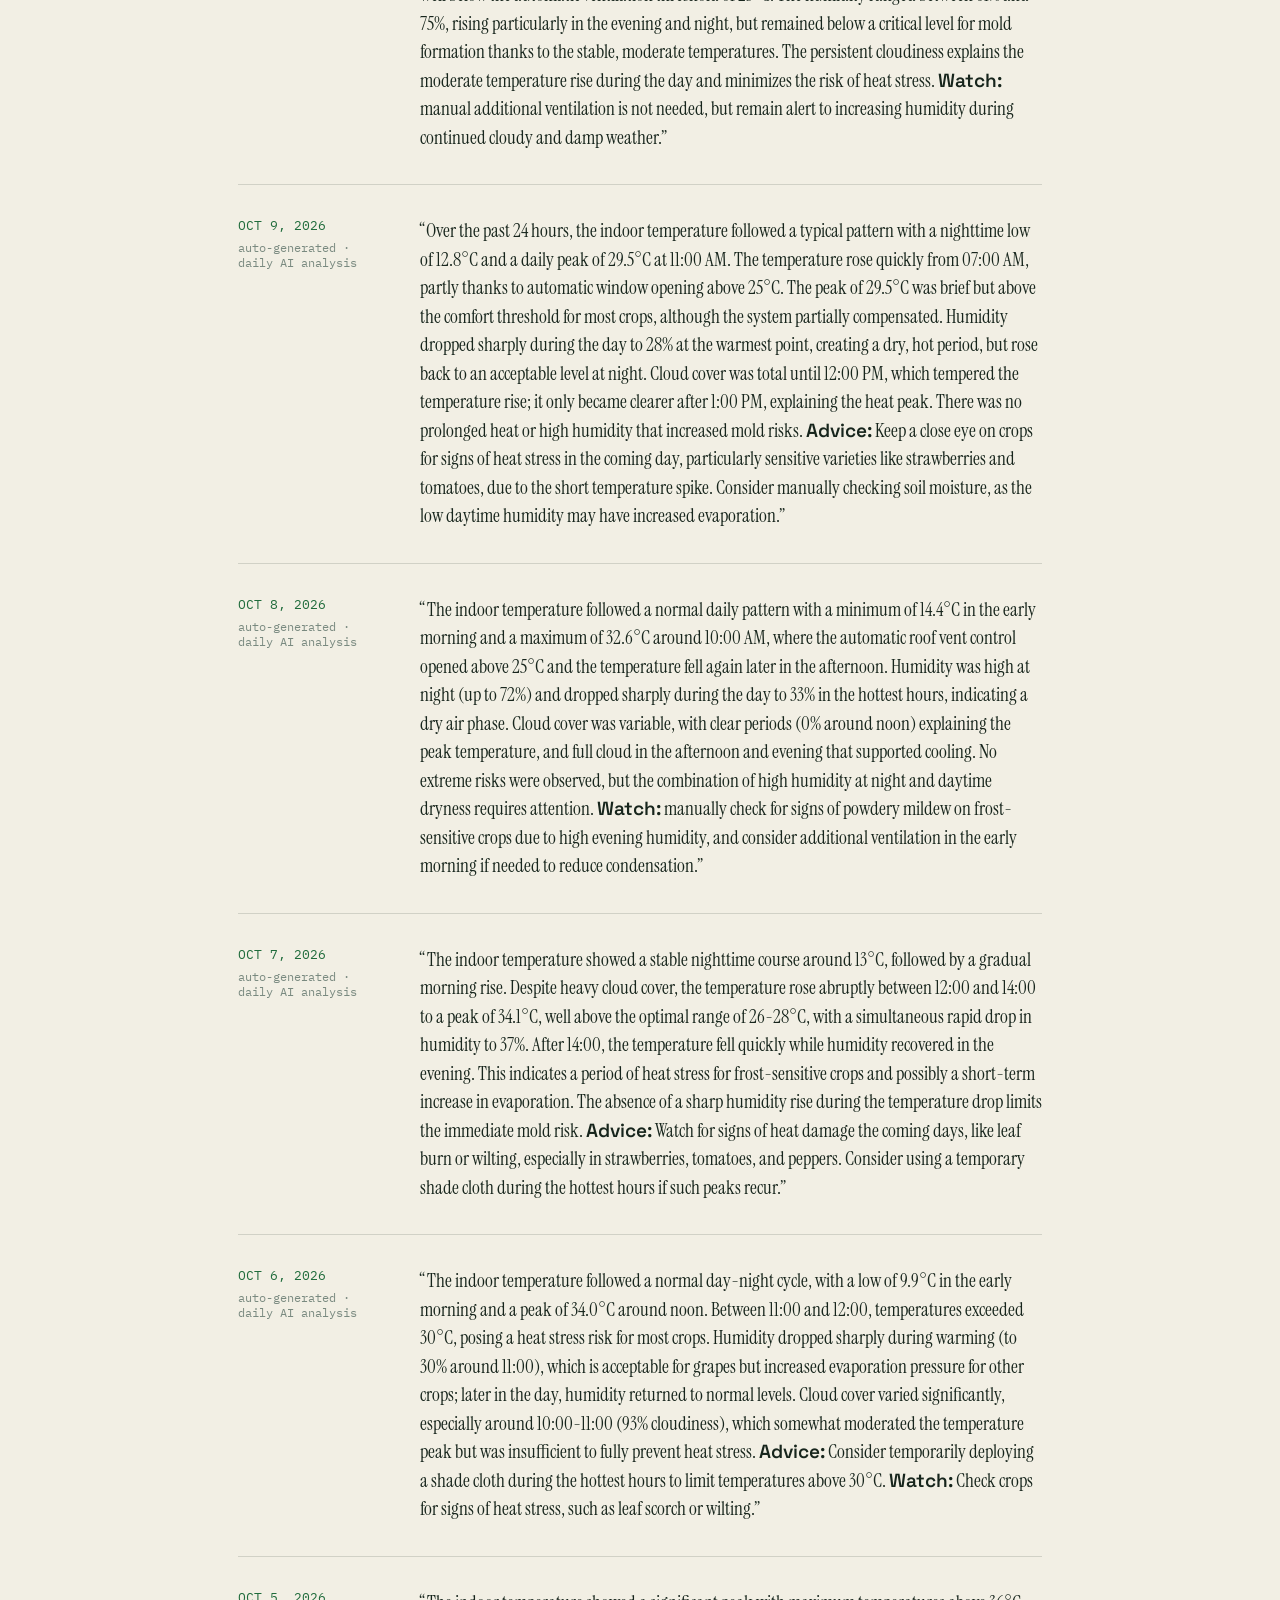
==== commit 9820fee6: "Daily AI analysis: NOV 28, 2026" ====
--- a/ai-analyses.html
+++ b/ai-analyses.html
@@ -35,6 +35,15 @@
   <h1 class="build-log-title">Every night, read back to you.</h1>
   <div class="phase-list">
     <!-- DAILY-ANALYSIS-START — kas/scripts/daily-analysis-site-update.mjs inserts new phase-rows right after this marker -->
+    <div class="phase-row" data-auto-ts="1795824054104">
+      <div>
+        <div class="phase-tag">NOV 28, 2026</div>
+        <div class="phase-status">auto-generated &middot; daily AI analysis</div>
+      </div>
+      <div>
+        <p class="analysis-quote">&ldquo;The indoor temperature reached a nighttime low of -4.0°C, posing a risk to frost-sensitive crops like strawberries, tomatoes, and peppers, followed by a gradual daytime warming to a maximum of 15.2°C around noon. Humidity dropped to a minimum of 37% during the day due to warming but remained stable at night around 60–64%, presenting no mold risk given the low temperatures. Cloud cover was variable but had no clear impact on temperature fluctuations. <strong>Advice:</strong> Check crops for frost damage to leaves and fruits, and consider additional insulation or nighttime heating if similar weather is forecast. <strong>Watch:</strong> Manual watering is not currently needed due to low temperatures and moderate humidity.&rdquo;</p>
+      </div>
+    </div>
     <div class="phase-row" data-auto-ts="1795737646480">
       <div>
         <div class="phase-tag">NOV 27, 2026</div>
